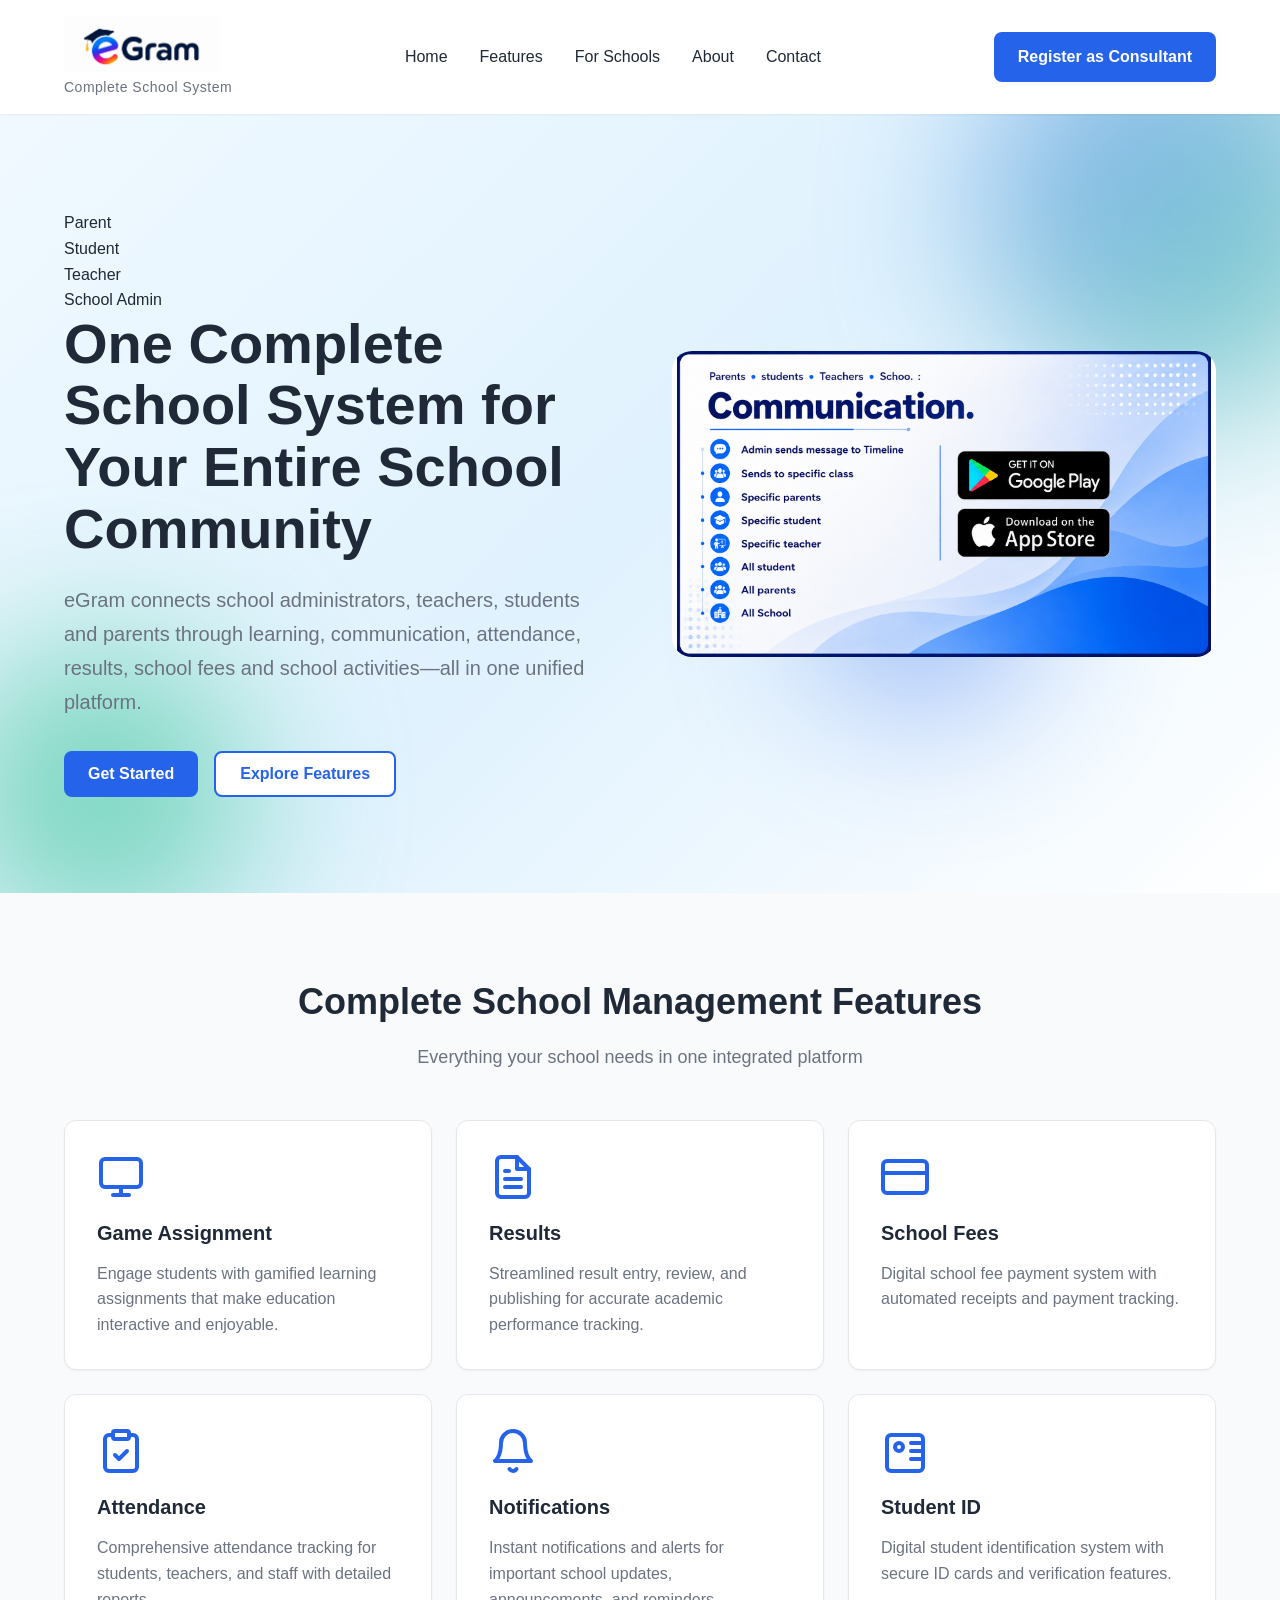
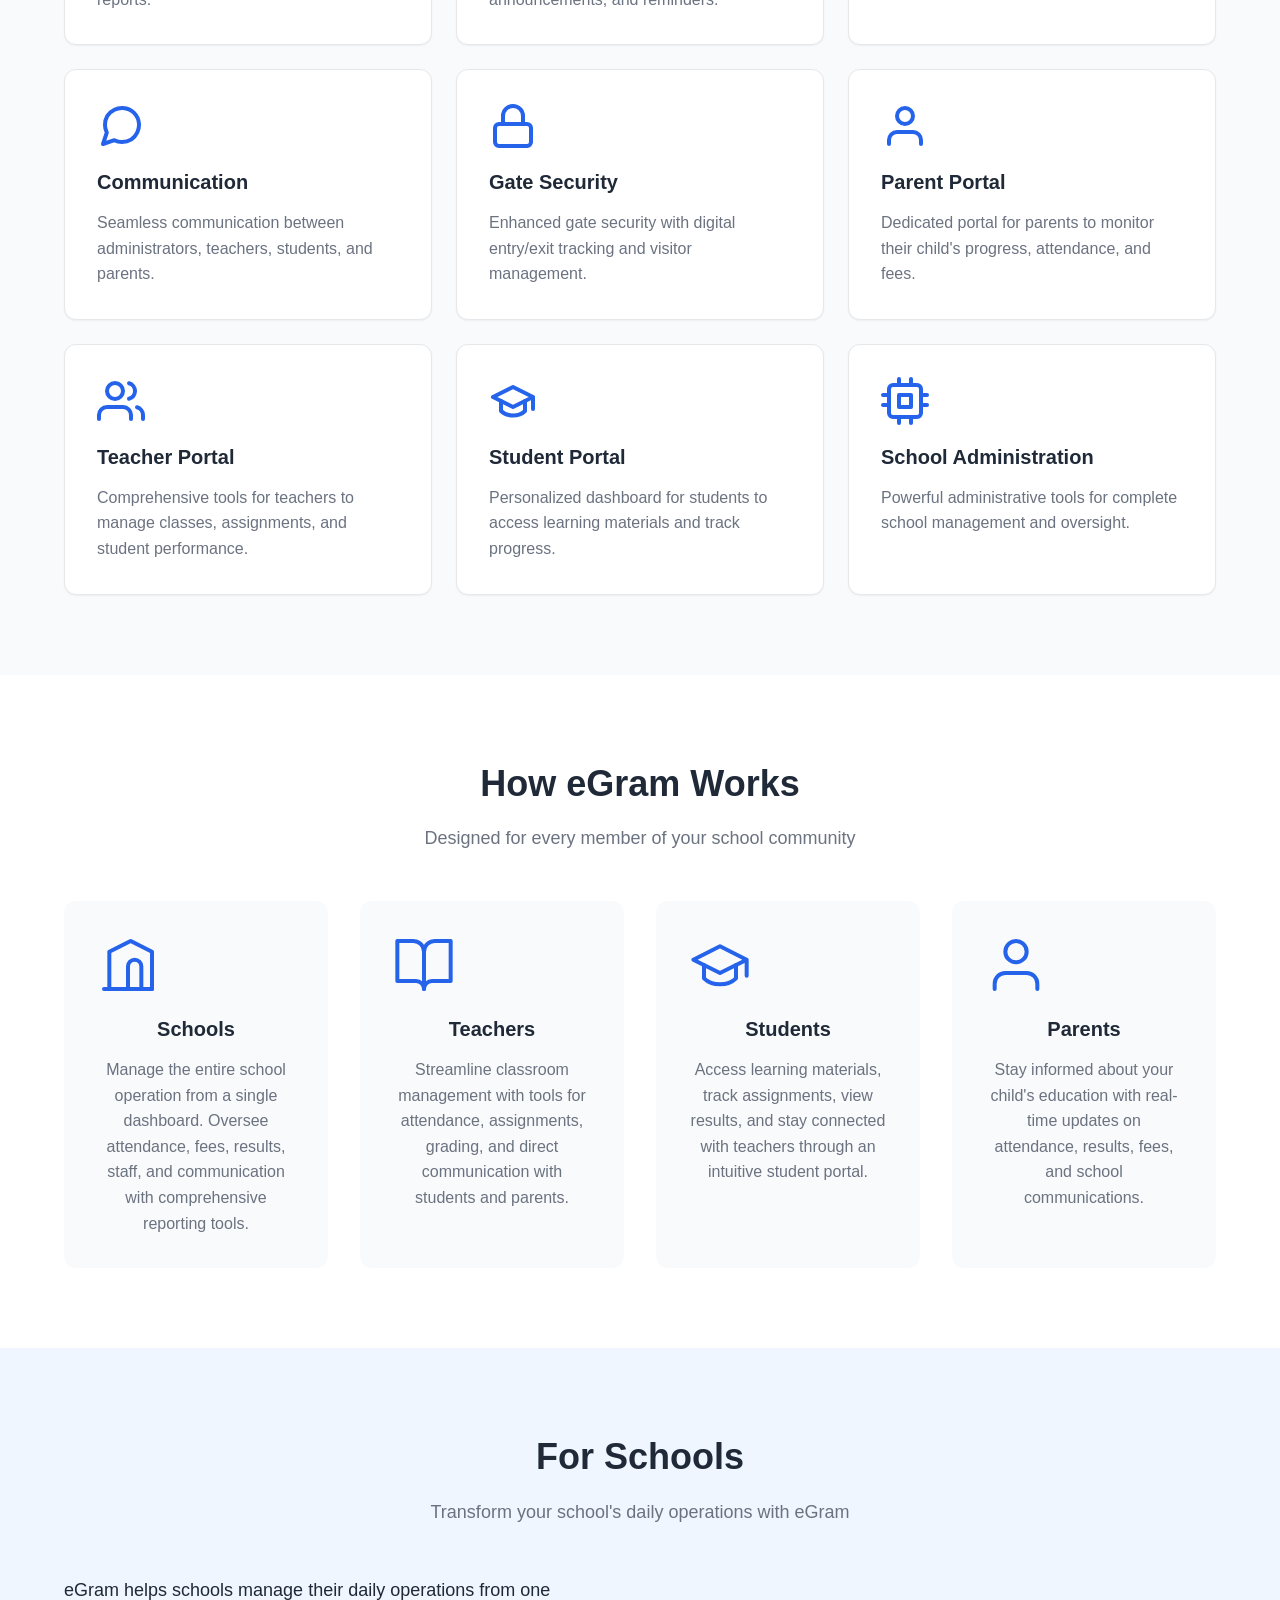
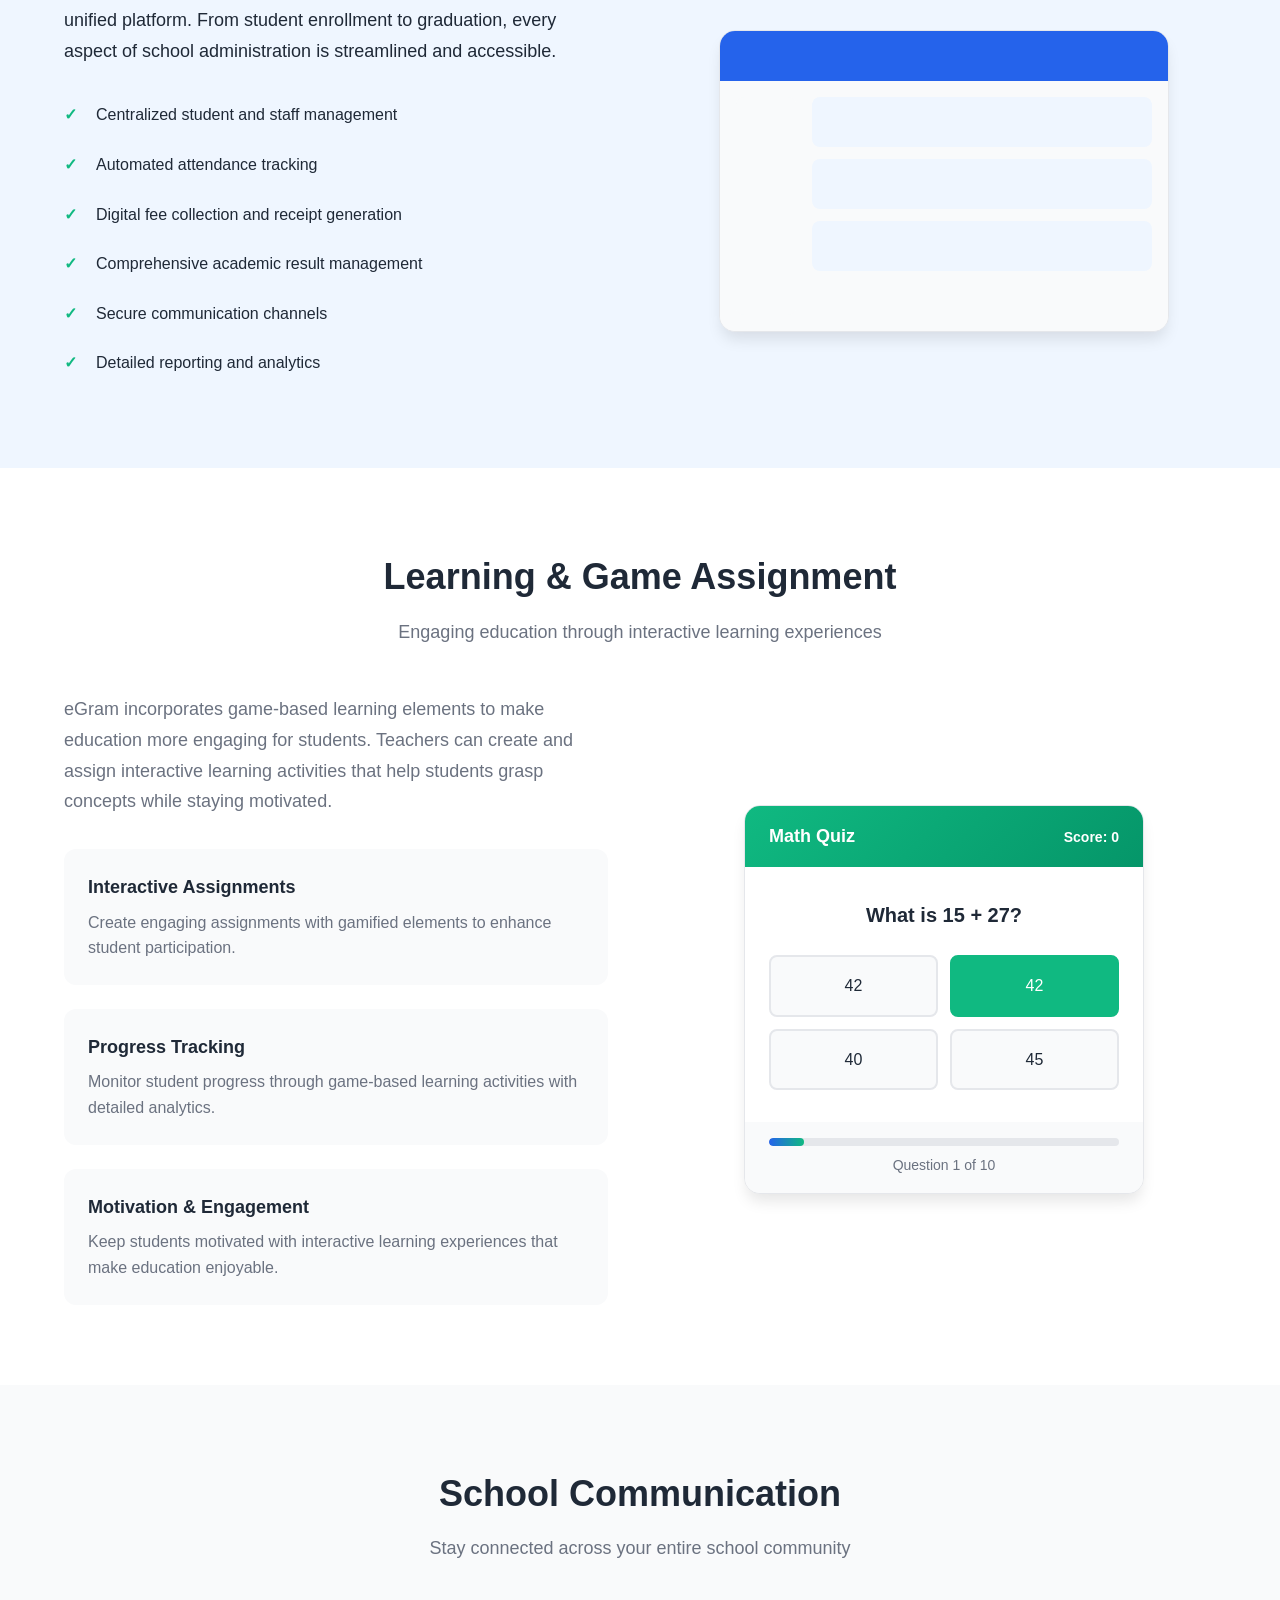
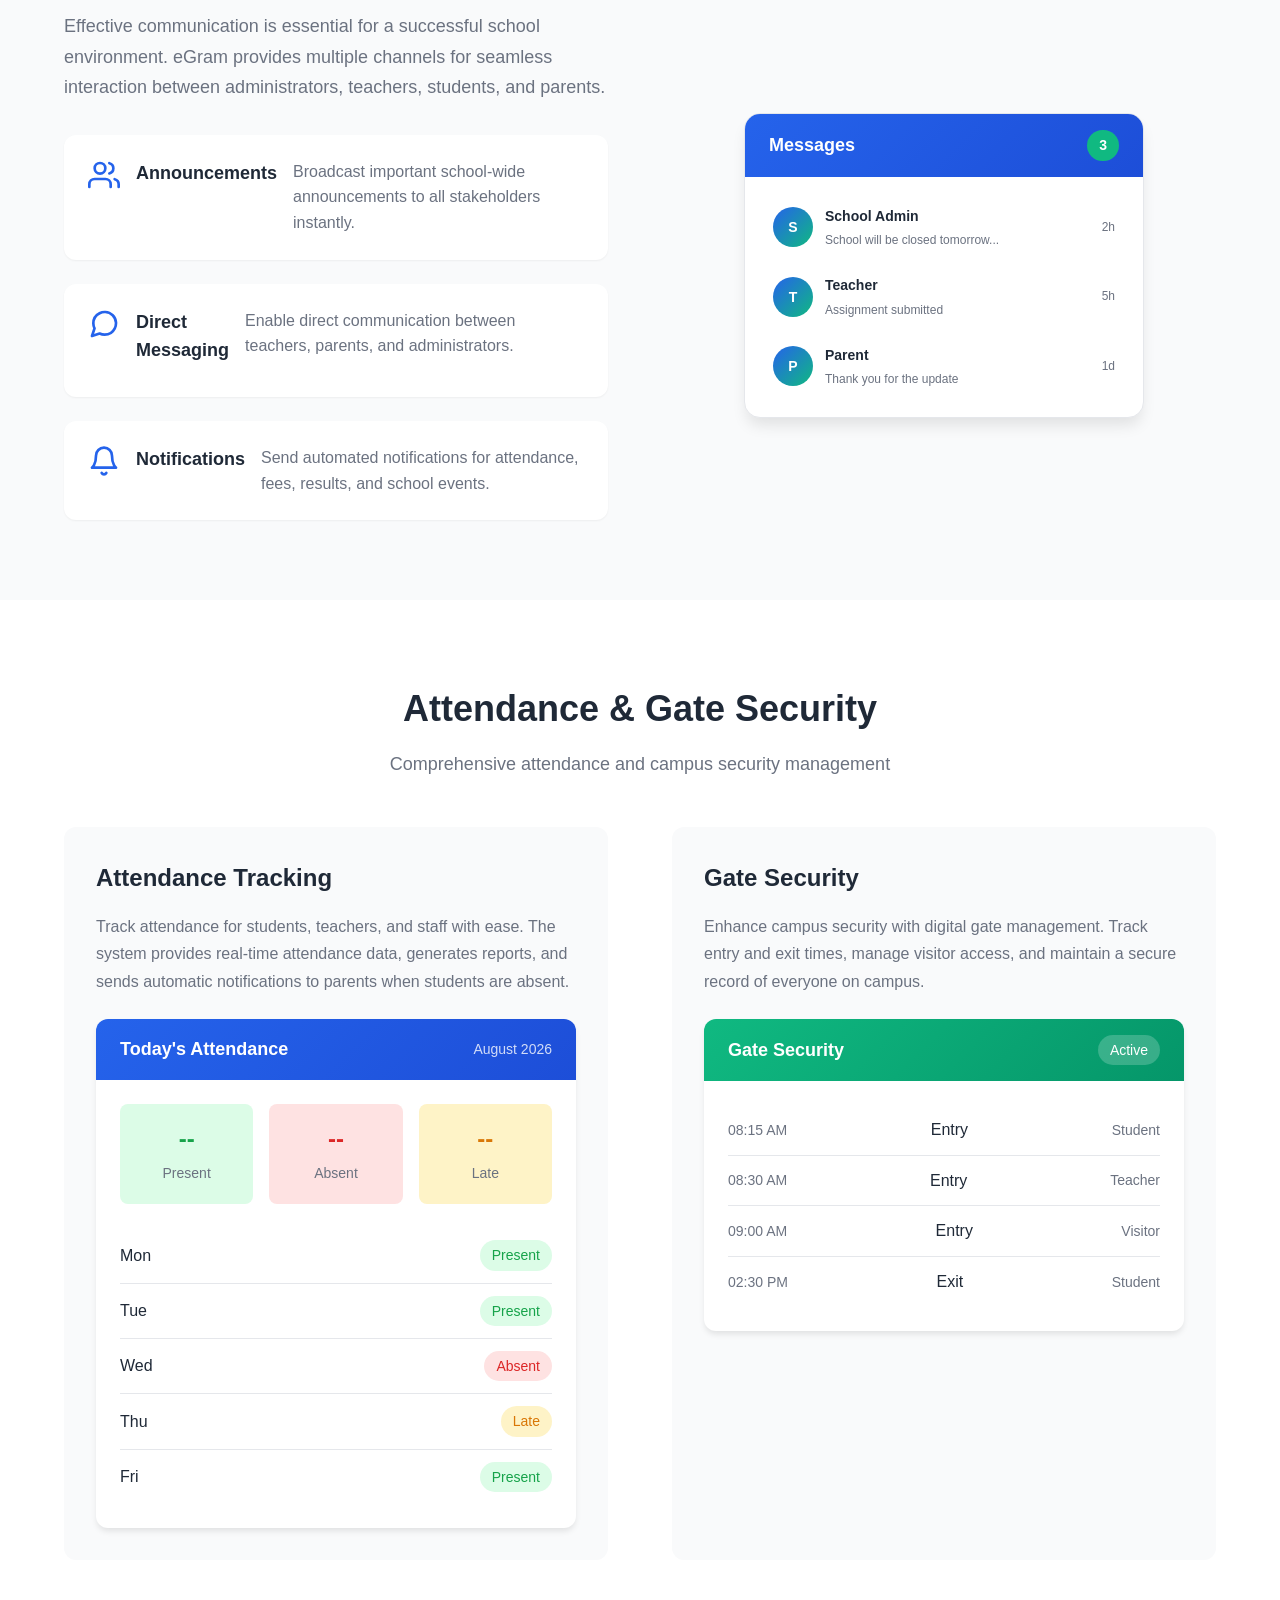
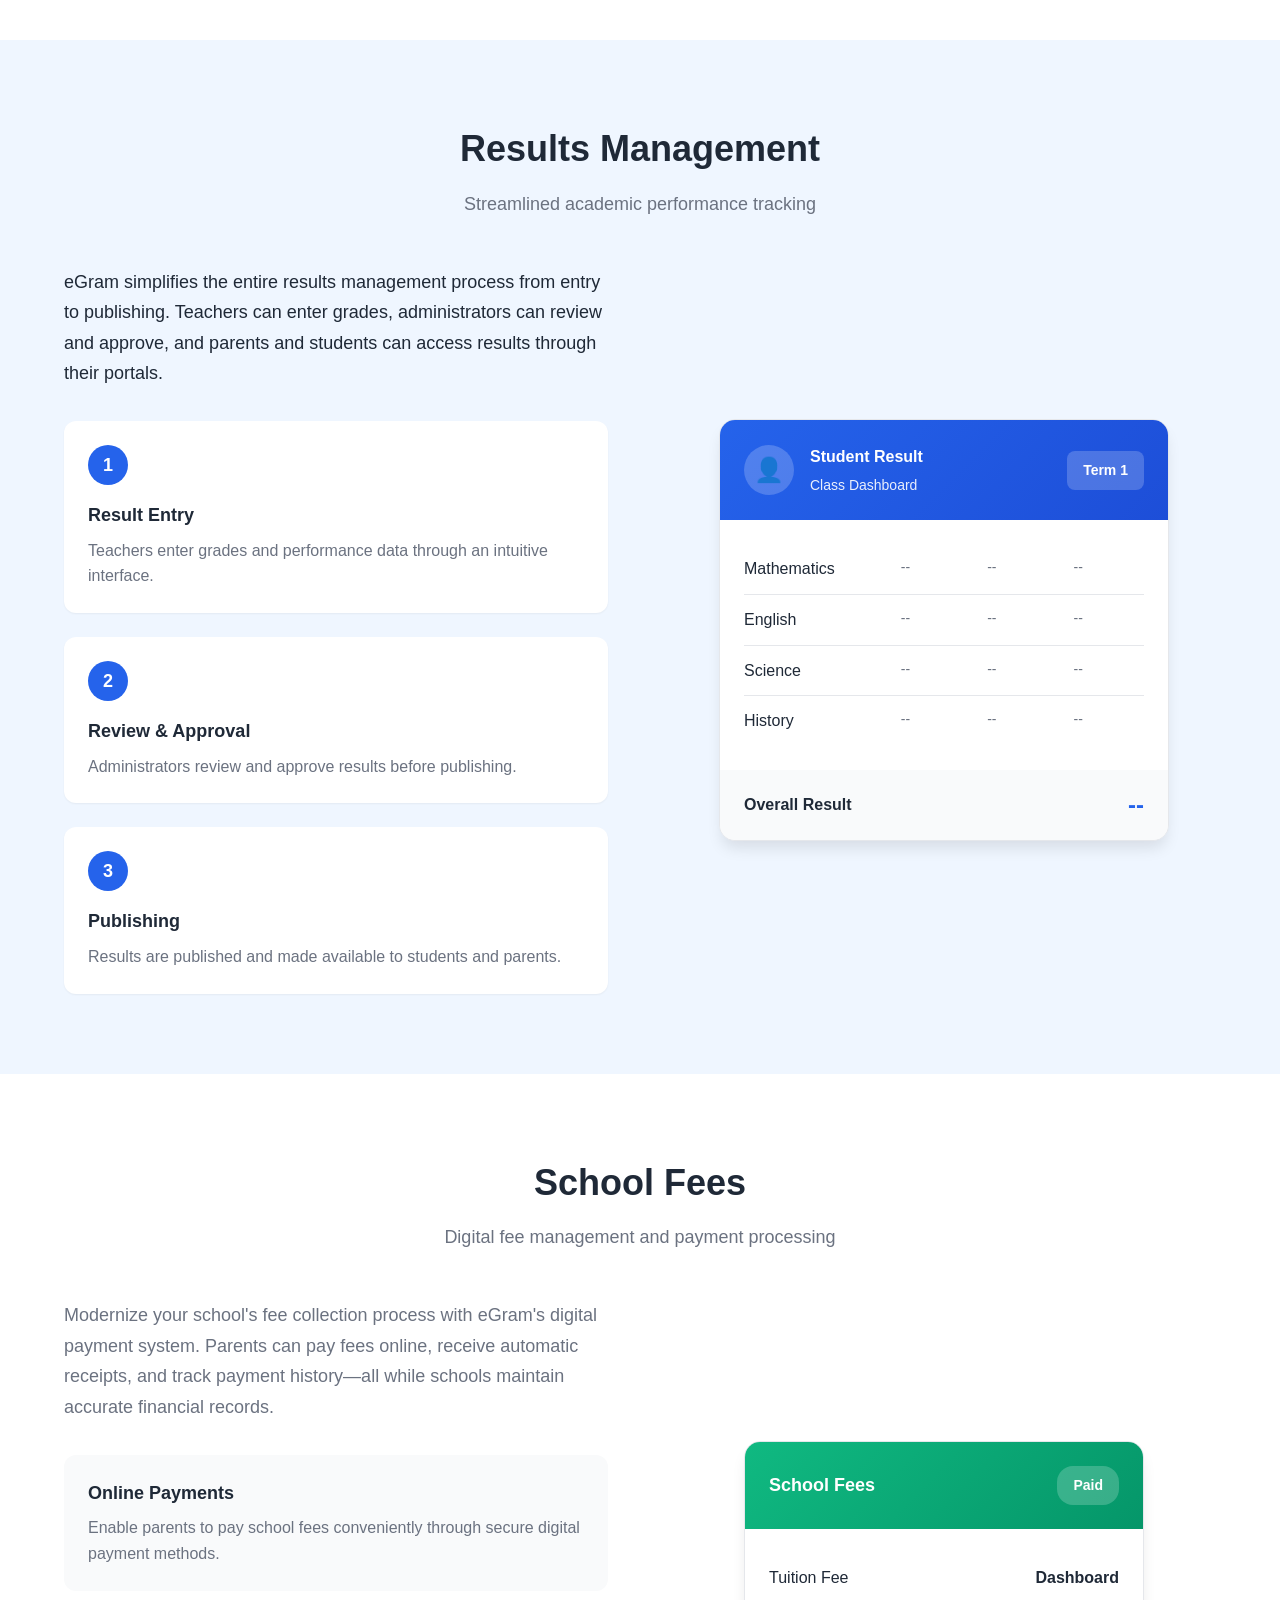
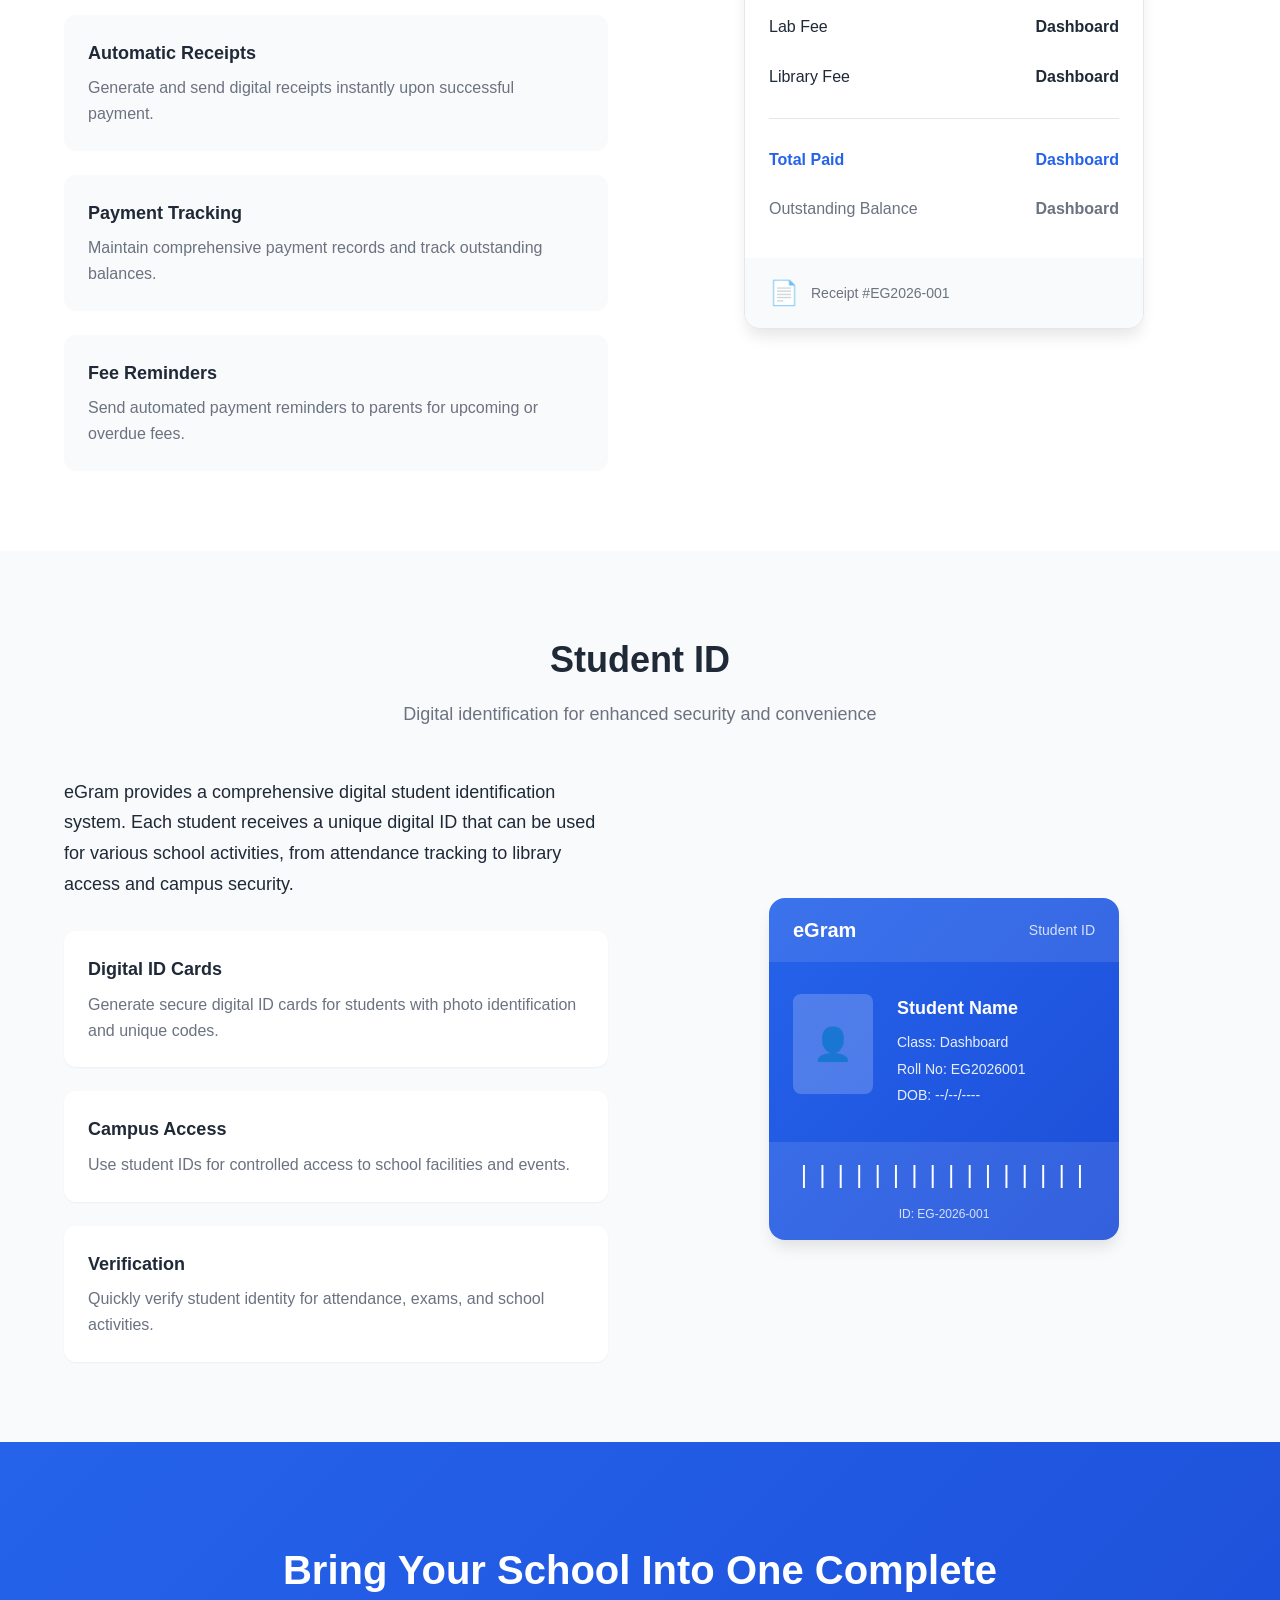
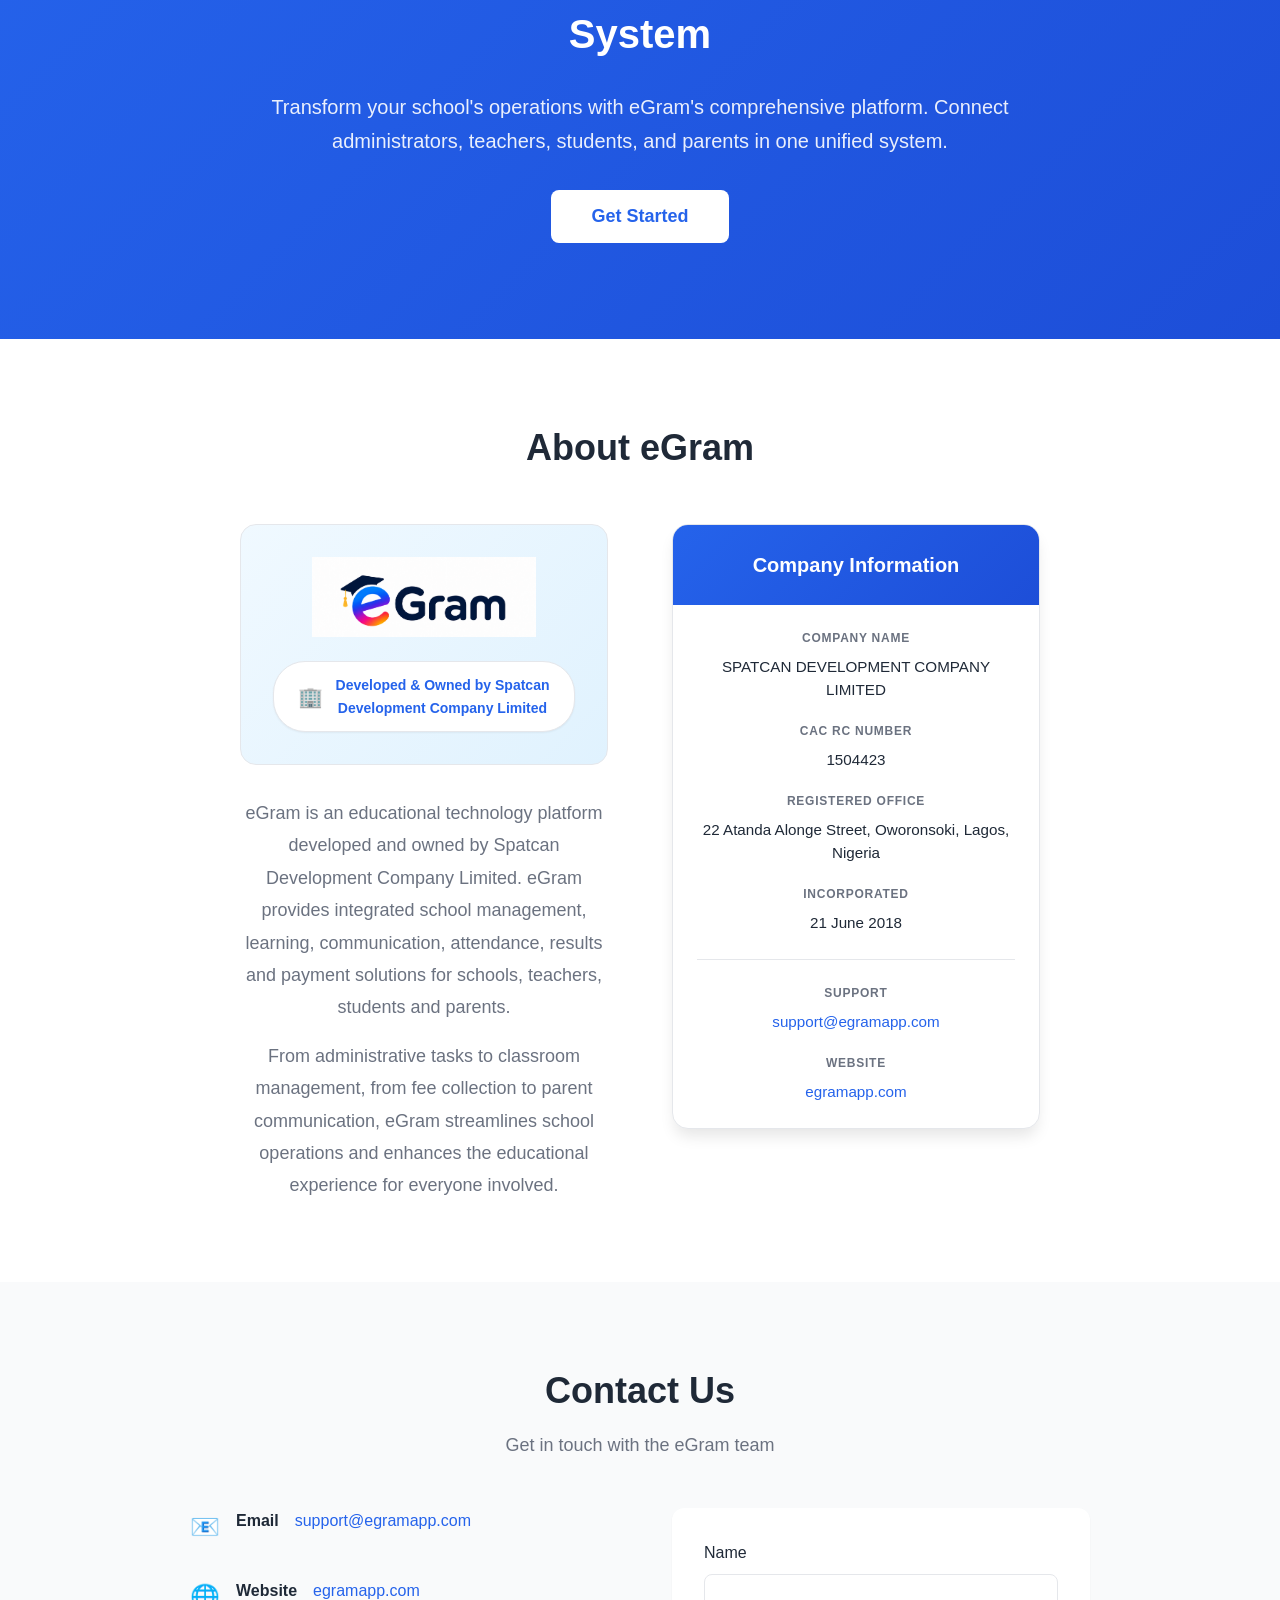
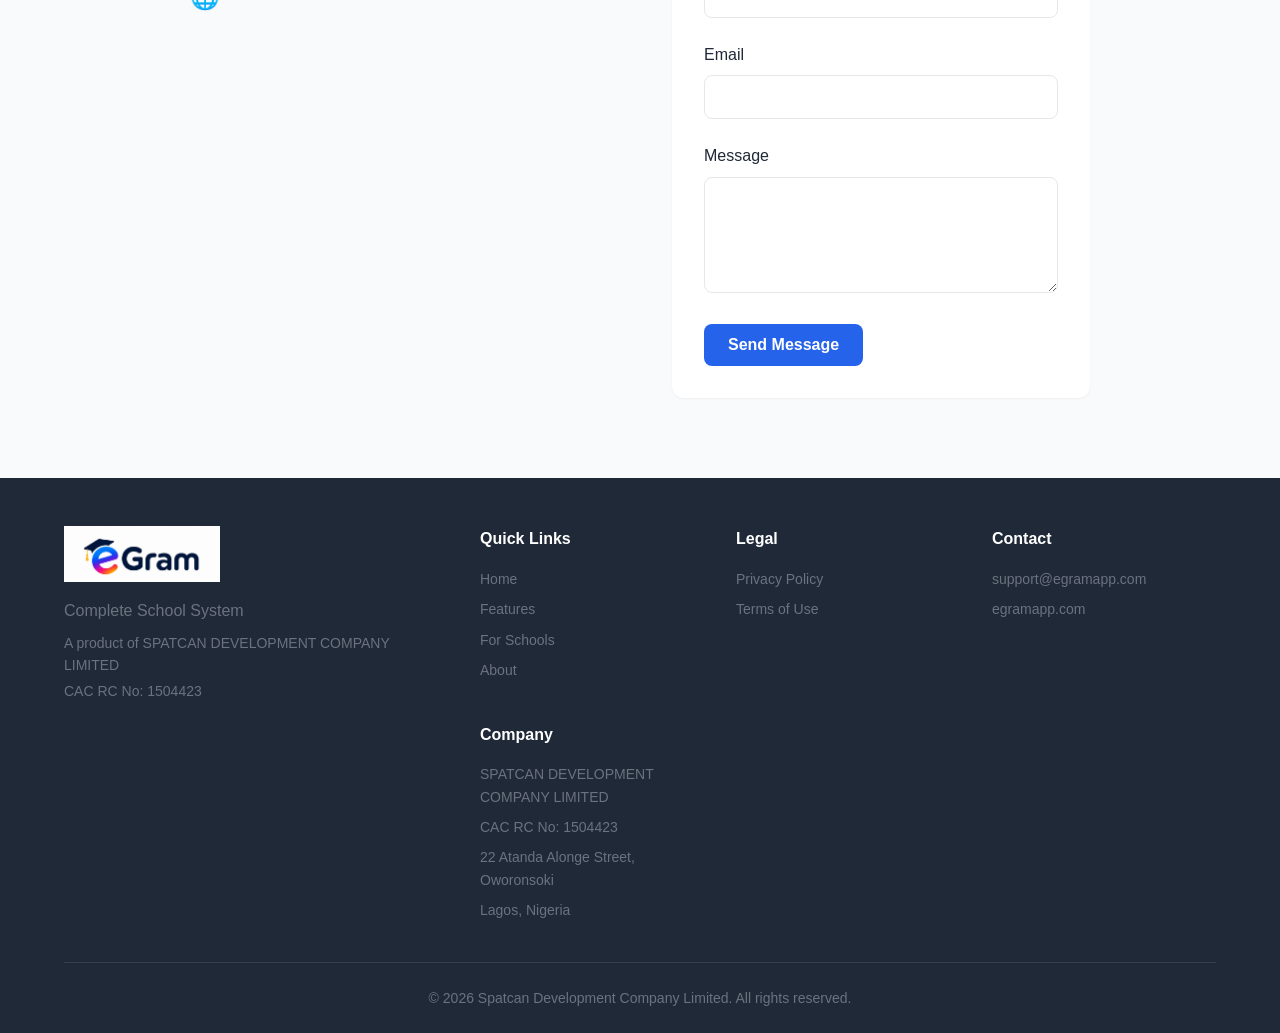
==== index.html @ 1820ac13 "Add centered Parent Student Teacher School Admin hero section" ====
<!DOCTYPE html>
<html lang="en">
<head>
    <meta charset="UTF-8">
    <meta name="viewport" content="width=device-width, initial-scale=1.0">
    <meta name="description" content="eGram - Complete School System by Spatcan Development Company Limited. A digital platform connecting schools, administrators, teachers, students and parents.">
    <title>eGram - Complete School System</title>
    <link rel="stylesheet" href="styles.css">
</head>
<body>
    <!-- Header -->
    <header class="header">
        <div class="container">
            <div class="header-content">
                <div class="logo">
                    <img src="egram-logo.png" alt="eGram Complete School System logo" class="logo-image">
                    <span class="logo-tagline">Complete School System</span>
                </div>
                <nav class="nav">
                    <ul class="nav-list">
                        <li><a href="#home" class="nav-link">Home</a></li>
                        <li><a href="#features" class="nav-link">Features</a></li>
                        <li><a href="#for-schools" class="nav-link">For Schools</a></li>
                        <li><a href="#about" class="nav-link">About</a></li>
                        <li><a href="#contact" class="nav-link">Contact</a></li>
                    </ul>
                </nav>
                <a href="consultant-registration.html" class="btn btn-primary cta-button">
    Register as Consultant
</a>
<a href="consultant-registration.html" class="mobile-register-btn">
  Register as Consultant
</a>
                <button class="mobile-menu-btn" aria-label="Toggle menu">
                    <span></span>
                    <span></span>
                    <span></span>
                </button>
            </div>
        </div>
    </header>

    <!-- Hero Section -->
    <section id="home" class="hero">
        <div class="hero-background">
            <div class="gradient-blob blob-1"></div>
            <div class="gradient-blob blob-2"></div>
            <div class="gradient-blob blob-3"></div>
        </div>
        <div class="container">
            <div class="hero-content">
                <div class="hero-text">

                    
<div class="hero-users">
  <div class="user-item">Parent</div>
  <div class="divider"></div>
  <div class="user-item">Student</div>
  <div class="divider"></div>
  <div class="user-item">Teacher</div>
  <div class="divider"></div>
  <div class="user-item">School Admin</div>
</div>

  

  <h1>One Complete School System for Your Entire School Community</h1>
                    <p>eGram connects school administrators, teachers, students and parents through learning, communication, attendance, results, school fees and school activities—all in one unified platform.</p>
                    <div class="hero-buttons">
                        <button class="btn btn-primary">Get Started</button>
                        <button class="btn btn-secondary">Explore Features</button>
                    </div>
                </div>
         <div class="hero-visual">
    <div class="hero-dashboard">
        <img id="heroSlide" src="images/hero/slide1.png" alt="eGram Feature" class="hero-slide">
    </div>
</div>
</div>
</div>
</section>

    <!-- Features Section -->
    <section id="features" class="features">
        <div class="container">
            <div class="section-header">
                <h2>Complete School Management Features</h2>
                <p>Everything your school needs in one integrated platform</p>
            </div>
            <div class="features-grid">
                <div class="feature-card">
                    <div class="feature-icon">
                        <svg width="48" height="48" viewBox="0 0 24 24" fill="none" stroke="currentColor" stroke-width="2" stroke-linecap="round" stroke-linejoin="round"><rect x="2" y="3" width="20" height="14" rx="2" ry="2"></rect><line x1="8" y1="21" x2="16" y2="21"></line><line x1="12" y1="17" x2="12" y2="21"></line></svg>
                    </div>
                    <h3>Game Assignment</h3>
                    <p>Engage students with gamified learning assignments that make education interactive and enjoyable.</p>
                </div>
                <div class="feature-card">
                    <div class="feature-icon">
                        <svg width="48" height="48" viewBox="0 0 24 24" fill="none" stroke="currentColor" stroke-width="2" stroke-linecap="round" stroke-linejoin="round"><path d="M14 2H6a2 2 0 0 0-2 2v16a2 2 0 0 0 2 2h12a2 2 0 0 0 2-2V8z"></path><polyline points="14 2 14 8 20 8"></polyline><line x1="16" y1="13" x2="8" y2="13"></line><line x1="16" y1="17" x2="8" y2="17"></line><polyline points="10 9 9 9 8 9"></polyline></svg>
                    </div>
                    <h3>Results</h3>
                    <p>Streamlined result entry, review, and publishing for accurate academic performance tracking.</p>
                </div>
                <div class="feature-card">
                    <div class="feature-icon">
                        <svg width="48" height="48" viewBox="0 0 24 24" fill="none" stroke="currentColor" stroke-width="2" stroke-linecap="round" stroke-linejoin="round"><rect x="1" y="4" width="22" height="16" rx="2" ry="2"></rect><line x1="1" y1="10" x2="23" y2="10"></line></svg>
                    </div>
                    <h3>School Fees</h3>
                    <p>Digital school fee payment system with automated receipts and payment tracking.</p>
                </div>
                <div class="feature-card">
                    <div class="feature-icon">
                        <svg width="48" height="48" viewBox="0 0 24 24" fill="none" stroke="currentColor" stroke-width="2" stroke-linecap="round" stroke-linejoin="round"><path d="M16 4h2a2 2 0 0 1 2 2v14a2 2 0 0 1-2 2H6a2 2 0 0 1-2-2V6a2 2 0 0 1 2-2h2"></path><rect x="8" y="2" width="8" height="4" rx="1" ry="1"></rect><path d="M9 14l2 2 4-4"></path></svg>
                    </div>
                    <h3>Attendance</h3>
                    <p>Comprehensive attendance tracking for students, teachers, and staff with detailed reports.</p>
                </div>
                <div class="feature-card">
                    <div class="feature-icon">
                        <svg width="48" height="48" viewBox="0 0 24 24" fill="none" stroke="currentColor" stroke-width="2" stroke-linecap="round" stroke-linejoin="round"><path d="M18 8A6 6 0 0 0 6 8c0 7-3 9-3 9h18s-3-2-3-9"></path><path d="M13.73 21a2 2 0 0 1-3.46 0"></path></svg>
                    </div>
                    <h3>Notifications</h3>
                    <p>Instant notifications and alerts for important school updates, announcements, and reminders.</p>
                </div>
                <div class="feature-card">
                    <div class="feature-icon">
                        <svg width="48" height="48" viewBox="0 0 24 24" fill="none" stroke="currentColor" stroke-width="2" stroke-linecap="round" stroke-linejoin="round"><rect x="3" y="4" width="18" height="18" rx="2" ry="2"></rect><circle cx="9" cy="10" r="2"></circle><path d="M15 8h6"></path><path d="M15 12h6"></path><path d="M15 16h6"></path></svg>
                    </div>
                    <h3>Student ID</h3>
                    <p>Digital student identification system with secure ID cards and verification features.</p>
                </div>
                <div class="feature-card">
                    <div class="feature-icon">
                        <svg width="48" height="48" viewBox="0 0 24 24" fill="none" stroke="currentColor" stroke-width="2" stroke-linecap="round" stroke-linejoin="round"><path d="M21 11.5a8.38 8.38 0 0 1-.9 3.8 8.5 8.5 0 0 1-7.6 4.7 8.38 8.38 0 0 1-3.8-.9L3 21l1.9-5.7a8.38 8.38 0 0 1-.9-3.8 8.5 8.5 0 0 1 4.7-7.6 8.38 8.38 0 0 1 3.8-.9h.5a8.48 8.48 0 0 1 8 8v.5z"></path></svg>
                    </div>
                    <h3>Communication</h3>
                    <p>Seamless communication between administrators, teachers, students, and parents.</p>
                </div>
                <div class="feature-card">
                    <div class="feature-icon">
                        <svg width="48" height="48" viewBox="0 0 24 24" fill="none" stroke="currentColor" stroke-width="2" stroke-linecap="round" stroke-linejoin="round"><rect x="3" y="11" width="18" height="11" rx="2" ry="2"></rect><path d="M7 11V7a5 5 0 0 1 10 0v4"></path></svg>
                    </div>
                    <h3>Gate Security</h3>
                    <p>Enhanced gate security with digital entry/exit tracking and visitor management.</p>
                </div>
                <div class="feature-card">
                    <div class="feature-icon">
                        <svg width="48" height="48" viewBox="0 0 24 24" fill="none" stroke="currentColor" stroke-width="2" stroke-linecap="round" stroke-linejoin="round"><path d="M20 21v-2a4 4 0 0 0-4-4H8a4 4 0 0 0-4 4v2"></path><circle cx="12" cy="7" r="4"></circle></svg>
                    </div>
                    <h3>Parent Portal</h3>
                    <p>Dedicated portal for parents to monitor their child's progress, attendance, and fees.</p>
                </div>
                <div class="feature-card">
                    <div class="feature-icon">
                        <svg width="48" height="48" viewBox="0 0 24 24" fill="none" stroke="currentColor" stroke-width="2" stroke-linecap="round" stroke-linejoin="round"><path d="M17 21v-2a4 4 0 0 0-4-4H5a4 4 0 0 0-4 4v2"></path><circle cx="9" cy="7" r="4"></circle><path d="M23 21v-2a4 4 0 0 0-3-3.87"></path><path d="M16 3.13a4 4 0 0 1 0 7.75"></path></svg>
                    </div>
                    <h3>Teacher Portal</h3>
                    <p>Comprehensive tools for teachers to manage classes, assignments, and student performance.</p>
                </div>
                <div class="feature-card">
                    <div class="feature-icon">
                        <svg width="48" height="48" viewBox="0 0 24 24" fill="none" stroke="currentColor" stroke-width="2" stroke-linecap="round" stroke-linejoin="round"><path d="M22 10v6M2 10l10-5 10 5-10 5z"></path><path d="M6 12v5c3 3 9 3 12 0v-5"></path></svg>
                    </div>
                    <h3>Student Portal</h3>
                    <p>Personalized dashboard for students to access learning materials and track progress.</p>
                </div>
                <div class="feature-card">
                    <div class="feature-icon">
                        <svg width="48" height="48" viewBox="0 0 24 24" fill="none" stroke="currentColor" stroke-width="2" stroke-linecap="round" stroke-linejoin="round"><rect x="4" y="4" width="16" height="16" rx="2" ry="2"></rect><rect x="9" y="9" width="6" height="6"></rect><line x1="9" y1="1" x2="9" y2="4"></line><line x1="15" y1="1" x2="15" y2="4"></line><line x1="9" y1="20" x2="9" y2="23"></line><line x1="15" y1="20" x2="15" y2="23"></line><line x1="20" y1="9" x2="23" y2="9"></line><line x1="20" y1="14" x2="23" y2="14"></line><line x1="1" y1="9" x2="4" y2="9"></line><line x1="1" y1="14" x2="4" y2="14"></line></svg>
                    </div>
                    <h3>School Administration</h3>
                    <p>Powerful administrative tools for complete school management and oversight.</p>
                </div>
            </div>
        </div>
    </section>

    <!-- How eGram Works -->
    <section class="how-it-works">
        <div class="container">
            <div class="section-header">
                <h2>How eGram Works</h2>
                <p>Designed for every member of your school community</p>
            </div>
            <div class="user-types">
                <div class="user-type-card">
                    <div class="user-icon">
                        <svg width="64" height="64" viewBox="0 0 24 24" fill="none" stroke="currentColor" stroke-width="1.5" stroke-linecap="round" stroke-linejoin="round"><path d="M3 21h18"></path><path d="M5 21V7l8-4 8 4v14"></path><path d="M17 21v-8.5a2.5 2.5 0 0 0-5 0V21"></path></svg>
                    </div>
                    <h3>Schools</h3>
                    <p>Manage the entire school operation from a single dashboard. Oversee attendance, fees, results, staff, and communication with comprehensive reporting tools.</p>
                </div>
                <div class="user-type-card">
                    <div class="user-icon">
                        <svg width="64" height="64" viewBox="0 0 24 24" fill="none" stroke="currentColor" stroke-width="1.5" stroke-linecap="round" stroke-linejoin="round"><path d="M2 3h6a4 4 0 0 1 4 4v14a3 3 0 0 0-3-3H2z"></path><path d="M22 3h-6a4 4 0 0 0-4 4v14a3 3 0 0 1 3-3h7z"></path></svg>
                    </div>
                    <h3>Teachers</h3>
                    <p>Streamline classroom management with tools for attendance, assignments, grading, and direct communication with students and parents.</p>
                </div>
                <div class="user-type-card">
                    <div class="user-icon">
                        <svg width="64" height="64" viewBox="0 0 24 24" fill="none" stroke="currentColor" stroke-width="1.5" stroke-linecap="round" stroke-linejoin="round"><path d="M22 10v6M2 10l10-5 10 5-10 5z"></path><path d="M6 12v5c3 3 9 3 12 0v-5"></path></svg>
                    </div>
                    <h3>Students</h3>
                    <p>Access learning materials, track assignments, view results, and stay connected with teachers through an intuitive student portal.</p>
                </div>
                <div class="user-type-card">
                    <div class="user-icon">
                        <svg width="64" height="64" viewBox="0 0 24 24" fill="none" stroke="currentColor" stroke-width="1.5" stroke-linecap="round" stroke-linejoin="round"><path d="M20 21v-2a4 4 0 0 0-4-4H8a4 4 0 0 0-4 4v2"></path><circle cx="12" cy="7" r="4"></circle></svg>
                    </div>
                    <h3>Parents</h3>
                    <p>Stay informed about your child's education with real-time updates on attendance, results, fees, and school communications.</p>
                </div>
            </div>
        </div>
    </section>

    <!-- For Schools -->
    <section id="for-schools" class="for-schools">
        <div class="container">
            <div class="section-header">
                <h2>For Schools</h2>
                <p>Transform your school's daily operations with eGram</p>
            </div>
            <div class="for-schools-content">
                <div class="for-schools-text">
                    <p>eGram helps schools manage their daily operations from one unified platform. From student enrollment to graduation, every aspect of school administration is streamlined and accessible.</p>
                    <ul class="benefits-list">
                        <li>Centralized student and staff management</li>
                        <li>Automated attendance tracking</li>
                        <li>Digital fee collection and receipt generation</li>
                        <li>Comprehensive academic result management</li>
                        <li>Secure communication channels</li>
                        <li>Detailed reporting and analytics</li>
                    </ul>
                </div>
                <div class="for-schools-visual">
                    <div class="dashboard-preview">
                        <div class="dashboard-header"></div>
                        <div class="dashboard-body">
                            <div class="dashboard-sidebar"></div>
                            <div class="dashboard-main">
                                <div class="dashboard-stat"></div>
                                <div class="dashboard-stat"></div>
                                <div class="dashboard-stat"></div>
                            </div>
                        </div>
                    </div>
                </div>
            </div>
        </div>
    </section>

    <!-- Learning & Game Assignment -->
    <section class="learning-games">
        <div class="container">
            <div class="section-header">
                <h2>Learning & Game Assignment</h2>
                <p>Engaging education through interactive learning experiences</p>
            </div>
            <div class="learning-content">
                <div class="learning-grid">
                    <div class="learning-text">
                        <p>eGram incorporates game-based learning elements to make education more engaging for students. Teachers can create and assign interactive learning activities that help students grasp concepts while staying motivated.</p>
                        <div class="learning-features">
                            <div class="learning-item">
                                <h4>Interactive Assignments</h4>
                                <p>Create engaging assignments with gamified elements to enhance student participation.</p>
                            </div>
                            <div class="learning-item">
                                <h4>Progress Tracking</h4>
                                <p>Monitor student progress through game-based learning activities with detailed analytics.</p>
                            </div>
                            <div class="learning-item">
                                <h4>Motivation & Engagement</h4>
                                <p>Keep students motivated with interactive learning experiences that make education enjoyable.</p>
                            </div>
                        </div>
                    </div>
                    <div class="game-mockup">
                        <div class="game-card">
                            <div class="game-header">
                                <div class="game-title">Math Quiz</div>
                                <div class="game-score">Score: 0</div>
                            </div>
                            <div class="game-question">
                                <div class="question-text">What is 15 + 27?</div>
                                <div class="question-options">
                                    <div class="option">42</div>
                                    <div class="option correct">42</div>
                                    <div class="option">40</div>
                                    <div class="option">45</div>
                                </div>
                            </div>
                            <div class="game-progress">
                                <div class="progress-bar">
                                    <div class="progress-fill"></div>
                                </div>
                                <div class="progress-text">Question 1 of 10</div>
                            </div>
                        </div>
                    </div>
                </div>
            </div>
        </div>
    </section>

    <!-- School Communication -->
    <section class="communication">
        <div class="container">
            <div class="section-header">
                <h2>School Communication</h2>
                <p>Stay connected across your entire school community</p>
            </div>
            <div class="communication-content">
                <div class="communication-grid">
                    <div class="communication-text">
                        <p>Effective communication is essential for a successful school environment. eGram provides multiple channels for seamless interaction between administrators, teachers, students, and parents.</p>
                        <div class="communication-flow">
                            <div class="flow-step">
                                <div class="flow-icon">
                                    <svg width="32" height="32" viewBox="0 0 24 24" fill="none" stroke="currentColor" stroke-width="2" stroke-linecap="round" stroke-linejoin="round"><path d="M17 21v-2a4 4 0 0 0-4-4H5a4 4 0 0 0-4 4v2"></path><circle cx="9" cy="7" r="4"></circle><path d="M23 21v-2a4 4 0 0 0-3-3.87"></path><path d="M16 3.13a4 4 0 0 1 0 7.75"></path></svg>
                                </div>
                                <h4>Announcements</h4>
                                <p>Broadcast important school-wide announcements to all stakeholders instantly.</p>
                            </div>
                            <div class="flow-step">
                                <div class="flow-icon">
                                    <svg width="32" height="32" viewBox="0 0 24 24" fill="none" stroke="currentColor" stroke-width="2" stroke-linecap="round" stroke-linejoin="round"><path d="M21 11.5a8.38 8.38 0 0 1-.9 3.8 8.5 8.5 0 0 1-7.6 4.7 8.38 8.38 0 0 1-3.8-.9L3 21l1.9-5.7a8.38 8.38 0 0 1-.9-3.8 8.5 8.5 0 0 1 4.7-7.6 8.38 8.38 0 0 1 3.8-.9h.5a8.48 8.48 0 0 1 8 8v.5z"></path></svg>
                                </div>
                                <h4>Direct Messaging</h4>
                                <p>Enable direct communication between teachers, parents, and administrators.</p>
                            </div>
                            <div class="flow-step">
                                <div class="flow-icon">
                                    <svg width="32" height="32" viewBox="0 0 24 24" fill="none" stroke="currentColor" stroke-width="2" stroke-linecap="round" stroke-linejoin="round"><path d="M18 8A6 6 0 0 0 6 8c0 7-3 9-3 9h18s-3-2-3-9"></path><path d="M13.73 21a2 2 0 0 1-3.46 0"></path></svg>
                                </div>
                                <h4>Notifications</h4>
                                <p>Send automated notifications for attendance, fees, results, and school events.</p>
                            </div>
                        </div>
                    </div>
                    <div class="communication-mockup">
                        <div class="message-card">
                            <div class="message-header">
                                <div class="message-title">Messages</div>
                                <div class="message-badge">3</div>
                            </div>
                            <div class="message-list">
                                <div class="message-item">
                                    <div class="message-avatar">S</div>
                                    <div class="message-content">
                                        <div class="message-sender">School Admin</div>
                                        <div class="message-preview">School will be closed tomorrow...</div>
                                    </div>
                                    <div class="message-time">2h</div>
                                </div>
                                <div class="message-item">
                                    <div class="message-avatar">T</div>
                                    <div class="message-content">
                                        <div class="message-sender">Teacher</div>
                                        <div class="message-preview">Assignment submitted</div>
                                    </div>
                                    <div class="message-time">5h</div>
                                </div>
                                <div class="message-item">
                                    <div class="message-avatar">P</div>
                                    <div class="message-content">
                                        <div class="message-sender">Parent</div>
                                        <div class="message-preview">Thank you for the update</div>
                                    </div>
                                    <div class="message-time">1d</div>
                                </div>
                            </div>
                        </div>
                    </div>
                </div>
            </div>
        </div>
    </section>

    <!-- Attendance & Gate Security -->
    <section class="attendance-security">
        <div class="container">
            <div class="section-header">
                <h2>Attendance & Gate Security</h2>
                <p>Comprehensive attendance and campus security management</p>
            </div>
            <div class="attendance-content">
                <div class="attendance-grid">
                    <div class="attendance-section">
                        <h3>Attendance Tracking</h3>
                        <p>Track attendance for students, teachers, and staff with ease. The system provides real-time attendance data, generates reports, and sends automatic notifications to parents when students are absent.</p>
                        <div class="attendance-mockup">
                            <div class="attendance-header">
                                <div class="attendance-title">Today's Attendance</div>
                                <div class="attendance-date">August 2026</div>
                            </div>
                            <div class="attendance-stats">
                                <div class="attendance-stat present">
                                    <div class="stat-number">--</div>
                                    <div class="stat-label">Present</div>
                                </div>
                                <div class="attendance-stat absent">
                                    <div class="stat-number">--</div>
                                    <div class="stat-label">Absent</div>
                                </div>
                                <div class="attendance-stat late">
                                    <div class="stat-number">--</div>
                                    <div class="stat-label">Late</div>
                                </div>
                            </div>
                            <div class="attendance-history">
                                <div class="history-item">
                                    <div class="history-day">Mon</div>
                                    <div class="history-status present">Present</div>
                                </div>
                                <div class="history-item">
                                    <div class="history-day">Tue</div>
                                    <div class="history-status present">Present</div>
                                </div>
                                <div class="history-item">
                                    <div class="history-day">Wed</div>
                                    <div class="history-status absent">Absent</div>
                                </div>
                                <div class="history-item">
                                    <div class="history-day">Thu</div>
                                    <div class="history-status late">Late</div>
                                </div>
                                <div class="history-item">
                                    <div class="history-day">Fri</div>
                                    <div class="history-status present">Present</div>
                                </div>
                            </div>
                        </div>
                    </div>
                    <div class="attendance-section">
                        <h3>Gate Security</h3>
                        <p>Enhance campus security with digital gate management. Track entry and exit times, manage visitor access, and maintain a secure record of everyone on campus.</p>
                        <div class="security-mockup">
                            <div class="security-header">
                                <div class="security-title">Gate Security</div>
                                <div class="security-status">Active</div>
                            </div>
                            <div class="security-log">
                                <div class="log-item">
                                    <div class="log-time">08:15 AM</div>
                                    <div class="log-action">Entry</div>
                                    <div class="log-person">Student</div>
                                </div>
                                <div class="log-item">
                                    <div class="log-time">08:30 AM</div>
                                    <div class="log-action">Entry</div>
                                    <div class="log-person">Teacher</div>
                                </div>
                                <div class="log-item">
                                    <div class="log-time">09:00 AM</div>
                                    <div class="log-action">Entry</div>
                                    <div class="log-person">Visitor</div>
                                </div>
                                <div class="log-item">
                                    <div class="log-time">02:30 PM</div>
                                    <div class="log-action">Exit</div>
                                    <div class="log-person">Student</div>
                                </div>
                            </div>
                        </div>
                    </div>
                </div>
            </div>
        </div>
    </section>

    <!-- Results -->
    <section class="results">
        <div class="container">
            <div class="section-header">
                <h2>Results Management</h2>
                <p>Streamlined academic performance tracking</p>
            </div>
            <div class="results-content">
                <div class="results-grid">
                    <div class="results-text">
                        <p>eGram simplifies the entire results management process from entry to publishing. Teachers can enter grades, administrators can review and approve, and parents and students can access results through their portals.</p>
                        <div class="results-process">
                            <div class="process-step">
                                <div class="step-number">1</div>
                                <h4>Result Entry</h4>
                                <p>Teachers enter grades and performance data through an intuitive interface.</p>
                            </div>
                            <div class="process-step">
                                <div class="step-number">2</div>
                                <h4>Review & Approval</h4>
                                <p>Administrators review and approve results before publishing.</p>
                            </div>
                            <div class="process-step">
                                <div class="step-number">3</div>
                                <h4>Publishing</h4>
                                <p>Results are published and made available to students and parents.</p>
                            </div>
                        </div>
                    </div>
                    <div class="results-mockup">
                        <div class="result-card">
                            <div class="result-header">
                                <div class="student-info">
                                    <div class="student-avatar">👤</div>
                                    <div class="student-details">
                                        <div class="student-name">Student Result</div>
                                        <div class="student-class">Class Dashboard</div>
                                    </div>
                                </div>
                                <div class="result-term">Term 1</div>
                            </div>
                            <div class="result-body">
                                <div class="subject-row">
                                    <div class="subject-name">Mathematics</div>
                                    <div class="subject-score">--</div>
                                    <div class="subject-grade">--</div>
                                    <div class="subject-remark">--</div>
                                </div>
                                <div class="subject-row">
                                    <div class="subject-name">English</div>
                                    <div class="subject-score">--</div>
                                    <div class="subject-grade">--</div>
                                    <div class="subject-remark">--</div>
                                </div>
                                <div class="subject-row">
                                    <div class="subject-name">Science</div>
                                    <div class="subject-score">--</div>
                                    <div class="subject-grade">--</div>
                                    <div class="subject-remark">--</div>
                                </div>
                                <div class="subject-row">
                                    <div class="subject-name">History</div>
                                    <div class="subject-score">--</div>
                                    <div class="subject-grade">--</div>
                                    <div class="subject-remark">--</div>
                                </div>
                            </div>
                            <div class="result-footer">
                                <div class="overall-label">Overall Result</div>
                                <div class="overall-grade">--</div>
                            </div>
                        </div>
                    </div>
                </div>
            </div>
        </div>
    </section>

    <!-- School Fees -->
    <section class="school-fees">
        <div class="container">
            <div class="section-header">
                <h2>School Fees</h2>
                <p>Digital fee management and payment processing</p>
            </div>
            <div class="fees-content">
                <div class="fees-grid">
                    <div class="fees-text">
                        <p>Modernize your school's fee collection process with eGram's digital payment system. Parents can pay fees online, receive automatic receipts, and track payment history—all while schools maintain accurate financial records.</p>
                        <div class="fees-features">
                            <div class="fees-feature">
                                <h4>Online Payments</h4>
                                <p>Enable parents to pay school fees conveniently through secure digital payment methods.</p>
                            </div>
                            <div class="fees-feature">
                                <h4>Automatic Receipts</h4>
                                <p>Generate and send digital receipts instantly upon successful payment.</p>
                            </div>
                            <div class="fees-feature">
                                <h4>Payment Tracking</h4>
                                <p>Maintain comprehensive payment records and track outstanding balances.</p>
                            </div>
                            <div class="fees-feature">
                                <h4>Fee Reminders</h4>
                                <p>Send automated payment reminders to parents for upcoming or overdue fees.</p>
                            </div>
                        </div>
                    </div>
                    <div class="fees-mockup">
                        <div class="payment-card">
                            <div class="payment-header">
                                <div class="payment-title">School Fees</div>
                                <div class="payment-status">Paid</div>
                            </div>
                            <div class="payment-body">
                                <div class="fee-row">
                                    <div class="fee-label">Tuition Fee</div>
                                    <div class="fee-amount">Dashboard</div>
                                </div>
                                <div class="fee-row">
                                    <div class="fee-label">Lab Fee</div>
                                    <div class="fee-amount">Dashboard</div>
                                </div>
                                <div class="fee-row">
                                    <div class="fee-label">Library Fee</div>
                                    <div class="fee-amount">Dashboard</div>
                                </div>
                                <div class="fee-divider"></div>
                                <div class="fee-row total">
                                    <div class="fee-label">Total Paid</div>
                                    <div class="fee-amount">Dashboard</div>
                                </div>
                                <div class="fee-row balance">
                                    <div class="fee-label">Outstanding Balance</div>
                                    <div class="fee-amount">Dashboard</div>
                                </div>
                            </div>
                            <div class="payment-receipt">
                                <div class="receipt-icon">📄</div>
                                <div class="receipt-text">Receipt #EG2026-001</div>
                            </div>
                        </div>
                    </div>
                </div>
            </div>
        </div>
    </section>

    <!-- Student ID -->
    <section class="student-id">
        <div class="container">
            <div class="section-header">
                <h2>Student ID</h2>
                <p>Digital identification for enhanced security and convenience</p>
            </div>
            <div class="student-id-content">
                <div class="id-grid">
                    <div class="id-text">
                        <p>eGram provides a comprehensive digital student identification system. Each student receives a unique digital ID that can be used for various school activities, from attendance tracking to library access and campus security.</p>
                        <div class="id-features">
                            <div class="id-feature">
                                <h4>Digital ID Cards</h4>
                                <p>Generate secure digital ID cards for students with photo identification and unique codes.</p>
                            </div>
                            <div class="id-feature">
                                <h4>Campus Access</h4>
                                <p>Use student IDs for controlled access to school facilities and events.</p>
                            </div>
                            <div class="id-feature">
                                <h4>Verification</h4>
                                <p>Quickly verify student identity for attendance, exams, and school activities.</p>
                            </div>
                        </div>
                    </div>
                    <div class="id-mockup">
                        <div class="id-card">
                            <div class="id-card-header">
                                <div class="id-school-logo">eGram</div>
                                <div class="id-card-type">Student ID</div>
                            </div>
                            <div class="id-card-body">
                                <div class="id-photo">
                                    <div class="photo-placeholder">👤</div>
                                </div>
                                <div class="id-details">
                                    <div class="id-name">Student Name</div>
                                    <div class="id-class">Class: Dashboard</div>
                                    <div class="id-roll">Roll No: EG2026001</div>
                                    <div class="id-dob">DOB: --/--/----</div>
                                </div>
                            </div>
                            <div class="id-card-footer">
                                <div class="id-barcode">||||||||||||||||</div>
                                <div class="id-number">ID: EG-2026-001</div>
                            </div>
                        </div>
                    </div>
                </div>
            </div>
        </div>
    </section>

    <!-- CTA Section -->
    <section class="cta-section">
        <div class="container">
            <div class="cta-content">
                <h2>Bring Your School Into One Complete System</h2>
                <p>Transform your school's operations with eGram's comprehensive platform. Connect administrators, teachers, students, and parents in one unified system.</p>
                <button class="btn btn-primary cta-btn-large">Get Started</button>
            </div>
        </div>
    </section>

    <!-- About -->
    <section id="about" class="about">
        <div class="container">
            <div class="section-header">
                <h2>About eGram</h2>
            </div>
            <div class="about-content">
                <div class="about-grid">
                    <div class="about-main">
                        <div class="about-logo-area">
                            <img src="egram-logo.png" alt="eGram Complete School System logo" class="about-logo">
                            <div class="ownership-badge">
                                <span class="badge-icon">🏢</span>
                                <span class="badge-text">Developed & Owned by Spatcan Development Company Limited</span>
                            </div>
                        </div>
                        <div class="about-description">
                            <p>eGram is an educational technology platform developed and owned by Spatcan Development Company Limited. eGram provides integrated school management, learning, communication, attendance, results and payment solutions for schools, teachers, students and parents.</p>
                            <p>From administrative tasks to classroom management, from fee collection to parent communication, eGram streamlines school operations and enhances the educational experience for everyone involved.</p>
                        </div>
                    </div>
                    <div class="about-sidebar">
                        <div class="company-card">
                            <div class="company-card-header">
                                <h3>Company Information</h3>
                            </div>
                            <div class="company-card-body">
                                <div class="company-info-item">
                                    <span class="company-label">Company Name</span>
                                    <span class="company-value">SPATCAN DEVELOPMENT COMPANY LIMITED</span>
                                </div>
                                <div class="company-info-item">
                                    <span class="company-label">CAC RC Number</span>
                                    <span class="company-value">1504423</span>
                                </div>
                                <div class="company-info-item">
                                    <span class="company-label">Registered Office</span>
                                    <span class="company-value">22 Atanda Alonge Street, Oworonsoki, Lagos, Nigeria</span>
                                </div>
                                <div class="company-info-item">
                                    <span class="company-label">Incorporated</span>
                                    <span class="company-value">21 June 2018</span>
                                </div>
                                <div class="company-divider"></div>
                                <div class="company-info-item">
                                    <span class="company-label">Support</span>
                                    <span class="company-value"><a href="mailto:support@egramapp.com">support@egramapp.com</a></span>
                                </div>
                                <div class="company-info-item">
                                    <span class="company-label">Website</span>
                                    <span class="company-value"><a href="https://egramapp.com" target="_blank">egramapp.com</a></span>
                                </div>
                            </div>
                        </div>
                    </div>
                </div>
            </div>
        </div>
    </section>

    <!-- Contact -->
    <section id="contact" class="contact">
        <div class="container">
            <div class="section-header">
                <h2>Contact Us</h2>
                <p>Get in touch with the eGram team</p>
            </div>
            <div class="contact-content">
                <div class="contact-info">
                    <div class="contact-item">
                        <div class="contact-icon">📧</div>
                        <h4>Email</h4>
                        <p><a href="mailto:support@egramapp.com">support@egramapp.com</a></p>
                    </div>
                    <div class="contact-item">
                        <div class="contact-icon">🌐</div>
                        <h4>Website</h4>
                        <p><a href="https://egramapp.com" target="_blank">egramapp.com</a></p>
                    </div>
                </div>
                <div class="contact-form">
                    <form>
                        <div class="form-group">
                            <label for="name">Name</label>
                            <input type="text" id="name" name="name" required>
                        </div>
                        <div class="form-group">
                            <label for="email">Email</label>
                            <input type="email" id="email" name="email" required>
                        </div>
                        <div class="form-group">
                            <label for="message">Message</label>
                            <textarea id="message" name="message" rows="5" required></textarea>
                        </div>
                        <button type="submit" class="btn btn-primary">Send Message</button>
                    </form>
                </div>
            </div>
        </div>
    </section>

    <!-- Footer -->
    <footer class="footer">
        <div class="container">
            <div class="footer-content">
                <div class="footer-brand">
                    <img src="egram-logo.png" alt="eGram Complete School System logo" class="footer-logo">
                    <p>Complete School System</p>
                    <p class="footer-company">A product of SPATCAN DEVELOPMENT COMPANY LIMITED</p>
                    <p class="footer-cac">CAC RC No: 1504423</p>
                </div>
                <div class="footer-links">
                    <div class="footer-link-group">
                        <h4>Quick Links</h4>
                        <ul>
                            <li><a href="#home">Home</a></li>
                            <li><a href="#features">Features</a></li>
                            <li><a href="#for-schools">For Schools</a></li>
                            <li><a href="#about">About</a></li>
                        </ul>
                    </div>
                    <div class="footer-link-group">
                        <h4>Legal</h4>
                        <ul>
                            <li><a href="privacy.html">Privacy Policy</a></li>
                            <li><a href="terms.html">Terms of Use</a></li>
                        </ul>
                    </div>
                    <div class="footer-link-group">
                        <h4>Contact</h4>
                        <ul>
                            <li><a href="mailto:support@egramapp.com">support@egramapp.com</a></li>
                            <li><a href="https://egramapp.com" target="_blank">egramapp.com</a></li>
                        </ul>
                    </div>
                    <div class="footer-link-group">
                        <h4>Company</h4>
                        <ul>
                            <li>SPATCAN DEVELOPMENT COMPANY LIMITED</li>
                            <li>CAC RC No: 1504423</li>
                            <li>22 Atanda Alonge Street, Oworonsoki</li>
                            <li>Lagos, Nigeria</li>
                        </ul>
                    </div>
                </div>
            </div>
            <div class="footer-bottom">
                <p>&copy; <span id="current-year"></span> Spatcan Development Company Limited. All rights reserved.</p>
            </div>
        </div>
    </footer>

    <script src="script.js"></script>
</body>
</html>
---- styles.css ----
/* Reset and Base Styles */
* {
    margin: 0;
    padding: 0;
    box-sizing: border-box;
}

:root {
    --primary-color: #2563eb;
    --primary-dark: #1d4ed8;
    --secondary-color: #10b981;
    --secondary-dark: #059669;
    --text-dark: #1f2937;
    --text-light: #6b7280;
    --bg-white: #ffffff;
    --bg-light: #f9fafb;
    --bg-blue: #eff6ff;
    --border-color: #e5e7eb;
    --shadow-sm: 0 1px 2px 0 rgba(0, 0, 0, 0.05);
    --shadow-md: 0 4px 6px -1px rgba(0, 0, 0, 0.1);
    --shadow-lg: 0 10px 15px -3px rgba(0, 0, 0, 0.1);
    --radius-sm: 0.375rem;
    --radius-md: 0.5rem;
    --radius-lg: 0.75rem;
    --radius-xl: 1rem;
}

html {
    scroll-behavior: smooth;
}

body {
    font-family: -apple-system, BlinkMacSystemFont, 'Segoe UI', Roboto, 'Helvetica Neue', Arial, sans-serif;
    line-height: 1.6;
    color: var(--text-dark);
    background-color: var(--bg-white);
}

.container {
    max-width: 1200px;
    margin: 0 auto;
    padding: 0 1.5rem;
}

/* Header */
.header {
    background-color: var(--bg-white);
    box-shadow: var(--shadow-sm);
    position: sticky;
    top: 0;
    z-index: 1000;
}

.header-content {
    display: flex;
    justify-content: space-between;
    align-items: center;
    padding: 1rem 0;
}

.logo {
    display: flex;
    flex-direction: column;
    align-items: flex-start;
}

.logo-image {
    height: 56px;
    width: auto;
    max-width: 240px;
    object-fit: contain;
    margin-bottom: 0.25rem;
}

.logo-tagline {
    font-size: 0.875rem;
    color: var(--text-light);
    font-weight: 500;
    letter-spacing: 0.5px;
}

.nav {
    display: flex;
}

.nav-list {
    display: flex;
    list-style: none;
    gap: 2rem;
    align-items: center;
}

.nav-link {
    text-decoration: none;
    color: var(--text-dark);
    font-weight: 500;
    transition: color 0.2s ease;
}

.nav-link:hover {
    color: var(--primary-color);
}

.cta-button {
    padding: 0.625rem 1.5rem;
    font-size: 0.875rem;
    font-weight: 600;
}

.mobile-menu-btn {
    display: none;
    flex-direction: column;
    gap: 0.25rem;
    background: none;
    border: none;
    cursor: pointer;
    padding: 0.5rem;
}

.mobile-menu-btn span {
    width: 1.5rem;
    height: 0.125rem;
    background-color: var(--text-dark);
    transition: all 0.3s ease;
}

/* Buttons */
.btn {
    padding: 0.75rem 1.5rem;
    border: none;
    border-radius: var(--radius-md);
    font-size: 1rem;
    font-weight: 600;
    cursor: pointer;
    transition: all 0.2s ease;
    text-decoration: none;
    display: inline-block;
}

.btn-primary {
    background-color: var(--primary-color);
    color: white;
}

.btn-primary:hover {
    background-color: var(--primary-dark);
    transform: translateY(-1px);
    box-shadow: var(--shadow-md);
}

.btn-secondary {
    background-color: var(--bg-white);
    color: var(--primary-color);
    border: 2px solid var(--primary-color);
}

.btn-secondary:hover {
    background-color: var(--bg-blue);
}

/* Hero Section */
.hero {
    padding: 6rem 0;
    background: linear-gradient(135deg, #f0f9ff 0%, #e0f2fe 50%, var(--bg-white) 100%);
    position: relative;
    overflow: hidden;
}

.hero-background {
    position: absolute;
    top: 0;
    left: 0;
    right: 0;
    bottom: 0;
    pointer-events: none;
}

.gradient-blob {
    position: absolute;
    border-radius: 50%;
    filter: blur(80px);
    opacity: 0.5;
}

.blob-1 {
    width: 400px;
    height: 400px;
    background: linear-gradient(135deg, var(--primary-color) 0%, var(--secondary-color) 100%);
    top: -100px;
    right: -100px;
}

.blob-2 {
    width: 300px;
    height: 300px;
    background: var(--secondary-color);
    bottom: -50px;
    left: -50px;
}

.blob-3 {
    width: 200px;
    height: 200px;
    background: var(--primary-color);
    top: 50%;
    right: 20%;
}

.hero-content {
    display: grid;
    grid-template-columns: 1fr 1fr;
    gap: 4rem;
    align-items: center;
    position: relative;
    z-index: 1;
}

.hero-text h1 {
    font-size: 3.5rem;
    font-weight: 800;
    line-height: 1.1;
    margin-bottom: 1.5rem;
    color: var(--text-dark);
}

.hero-text p {
    font-size: 1.25rem;
    color: var(--text-light);
    margin-bottom: 2rem;
    line-height: 1.7;
}

.hero-buttons {
    display: flex;
    gap: 1rem;
}

.hero-visual {
    display: flex;
    justify-content: center;
    align-items: center;
}

.hero-dashboard{
    width: 100%;
    max-width: 700px;
   aspect-ratio: 16 / 9;
    background: #fff;
    border-radius: 20px;
    overflow: hidden;
    display: flex;
    align-items: center;
    justify-content: center;
}
.hero-slide{
    width: 100%;
    height: 100%;
    object-fit: contain;
    object-position: center;
    display: block;
}

.dashboard-topbar {
    background: linear-gradient(135deg, var(--primary-color) 0%, var(--primary-dark) 100%);
    padding: 1rem 1.5rem;
    display: flex;
    justify-content: space-between;
    align-items: center;
}

.dashboard-logo {
    display: flex;
    align-items: center;
}

.dashboard-logo-image {
    height: 32px;
    width: auto;
    max-width: 120px;
    object-fit: contain;
}

.dashboard-menu {
    display: flex;
    gap: 0.5rem;
}

.dashboard-menu span {
    width: 0.5rem;
    height: 0.5rem;
    border-radius: 50%;
    background: rgba(255, 255, 255, 0.5);
}

.dashboard-body {
    display: flex;
    padding: 1rem;
    gap: 1rem;
    background: var(--bg-light);
}

.dashboard-sidebar {
    width: 120px;
    background: var(--bg-white);
    border-radius: var(--radius-md);
    padding: 0.75rem;
    display: flex;
    flex-direction: column;
    gap: 0.5rem;
}

.sidebar-item {
    padding: 0.5rem 0.75rem;
    border-radius: var(--radius-sm);
    font-size: 0.875rem;
    color: var(--text-light);
    cursor: pointer;
    transition: all 0.2s ease;
}

.sidebar-item.active {
    background: var(--primary-color);
    color: white;
}

.sidebar-item:hover:not(.active) {
    background: var(--bg-blue);
}

.dashboard-main {
    flex: 1;
    display: flex;
    flex-direction: column;
    gap: 1rem;
}

.dashboard-stats {
    display: grid;
    grid-template-columns: repeat(3, 1fr);
    gap: 0.75rem;
}

.stat-card {
    background: var(--bg-white);
    padding: 1rem;
    border-radius: var(--radius-md);
    box-shadow: var(--shadow-sm);
    display: flex;
    align-items: center;
    gap: 0.75rem;
}

.stat-icon {
    font-size: 1.5rem;
}

.stat-info {
    flex: 1;
}

.stat-label {
    font-size: 0.75rem;
    color: var(--text-light);
    margin-bottom: 0.25rem;
}

.stat-value {
    font-size: 0.875rem;
    font-weight: 600;
    color: var(--text-dark);
}

.dashboard-content {
    display: grid;
    grid-template-columns: 1fr 1fr;
    gap: 0.75rem;
}

.content-card {
    background: var(--bg-white);
    padding: 1rem;
    border-radius: var(--radius-md);
    box-shadow: var(--shadow-sm);
}

.content-header {
    font-size: 0.875rem;
    font-weight: 600;
    color: var(--text-dark);
    margin-bottom: 0.75rem;
}

.activity-item {
    display: flex;
    align-items: center;
    gap: 0.5rem;
    padding: 0.5rem 0;
}

.activity-dot {
    width: 0.5rem;
    height: 0.5rem;
    border-radius: 50%;
    background: var(--secondary-color);
}

.activity-text {
    font-size: 0.75rem;
    color: var(--text-light);
}

.notification-item {
    display: flex;
    align-items: center;
    gap: 0.5rem;
    padding: 0.5rem 0;
}

.notification-icon {
    font-size: 1rem;
}

.notification-text {
    font-size: 0.75rem;
    color: var(--text-light);
}

/* Section Styles */
section {
    padding: 5rem 0;
}

.section-header {
    text-align: center;
    margin-bottom: 3rem;
}

.section-header h2 {
    font-size: 2.25rem;
    font-weight: 700;
    margin-bottom: 0.75rem;
    color: var(--text-dark);
}

.section-header p {
    font-size: 1.125rem;
    color: var(--text-light);
}

/* Features Section */
.features {
    background-color: var(--bg-light);
}

.features-grid {
    display: grid;
    grid-template-columns: repeat(auto-fit, minmax(280px, 1fr));
    gap: 1.5rem;
}

.feature-card {
    background: var(--bg-white);
    padding: 2rem;
    border-radius: var(--radius-lg);
    box-shadow: var(--shadow-sm);
    transition: all 0.3s ease;
    border: 1px solid var(--border-color);
}

.feature-card:hover {
    transform: translateY(-4px);
    box-shadow: var(--shadow-lg);
}

.feature-icon {
    width: 48px;
    height: 48px;
    display: flex;
    align-items: center;
    justify-content: center;
    margin-bottom: 1rem;
    color: var(--primary-color);
}

.feature-icon svg {
    width: 100%;
    height: 100%;
}

.feature-card h3 {
    font-size: 1.25rem;
    font-weight: 600;
    margin-bottom: 0.75rem;
    color: var(--text-dark);
}

.feature-card p {
    color: var(--text-light);
    line-height: 1.6;
}

/* How It Works */
.how-it-works {
    background-color: var(--bg-white);
}

.user-types {
    display: grid;
    grid-template-columns: repeat(auto-fit, minmax(250px, 1fr));
    gap: 2rem;
}

.user-type-card {
    text-align: center;
    padding: 2rem;
    border-radius: var(--radius-lg);
    background: var(--bg-light);
    transition: all 0.3s ease;
}

.user-type-card:hover {
    transform: translateY(-4px);
    box-shadow: var(--shadow-md);
}

.user-icon {
    width: 64px;
    height: 64px;
    display: flex;
    align-items: center;
    justify-content: center;
    margin-bottom: 1rem;
    color: var(--primary-color);
}

.user-icon svg {
    width: 100%;
    height: 100%;
}

.user-type-card h3 {
    font-size: 1.25rem;
    font-weight: 600;
    margin-bottom: 0.75rem;
    color: var(--text-dark);
}

.user-type-card p {
    color: var(--text-light);
    line-height: 1.6;
}

/* For Schools */
.for-schools {
    background-color: var(--bg-blue);
}

.for-schools-content {
    display: grid;
    grid-template-columns: 1fr 1fr;
    gap: 4rem;
    align-items: center;
}

.for-schools-text p {
    font-size: 1.125rem;
    color: var(--text-dark);
    margin-bottom: 1.5rem;
    line-height: 1.7;
}

.benefits-list {
    list-style: none;
}

.benefits-list li {
    padding: 0.75rem 0;
    padding-left: 2rem;
    position: relative;
    color: var(--text-dark);
}

.benefits-list li::before {
    content: "✓";
    position: absolute;
    left: 0;
    color: var(--secondary-color);
    font-weight: bold;
}

.for-schools-visual {
    display: flex;
    justify-content: center;
}

.dashboard-preview {
    width: 100%;
    max-width: 450px;
    background: var(--bg-white);
    border-radius: var(--radius-xl);
    box-shadow: var(--shadow-lg);
    overflow: hidden;
    border: 1px solid var(--border-color);
}

.dashboard-header {
    height: 50px;
    background: var(--primary-color);
}

.dashboard-body {
    display: flex;
    padding: 1rem;
    gap: 1rem;
    height: 250px;
}

.dashboard-sidebar {
    width: 60px;
    background: var(--bg-light);
    border-radius: var(--radius-md);
}

.dashboard-main {
    flex: 1;
    display: flex;
    flex-direction: column;
    gap: 0.75rem;
}

.dashboard-stat {
    height: 50px;
    background: var(--bg-blue);
    border-radius: var(--radius-md);
}

/* Learning & Games */
.learning-games {
    background-color: var(--bg-white);
}

.learning-content {
    max-width: 1200px;
    margin: 0 auto;
}

.learning-grid {
    display: grid;
    grid-template-columns: 1fr 1fr;
    gap: 4rem;
    align-items: center;
}

.learning-text > p {
    font-size: 1.125rem;
    color: var(--text-light);
    margin-bottom: 2rem;
    line-height: 1.7;
}

.learning-features {
    display: grid;
    grid-template-columns: 1fr;
    gap: 1.5rem;
}

.learning-item {
    padding: 1.5rem;
    background: var(--bg-light);
    border-radius: var(--radius-lg);
    text-align: left;
}

.learning-item h4 {
    font-size: 1.125rem;
    font-weight: 600;
    margin-bottom: 0.5rem;
    color: var(--text-dark);
}

.learning-item p {
    color: var(--text-light);
    line-height: 1.6;
}

.game-mockup {
    display: flex;
    justify-content: center;
}

.game-card {
    width: 100%;
    max-width: 400px;
    background: var(--bg-white);
    border-radius: var(--radius-xl);
    box-shadow: var(--shadow-lg);
    overflow: hidden;
    border: 1px solid var(--border-color);
}

.game-header {
    background: linear-gradient(135deg, var(--secondary-color) 0%, var(--secondary-dark) 100%);
    padding: 1rem 1.5rem;
    display: flex;
    justify-content: space-between;
    align-items: center;
}

.game-title {
    color: white;
    font-weight: 700;
    font-size: 1.125rem;
}

.game-score {
    color: white;
    font-weight: 600;
    font-size: 0.875rem;
}

.game-question {
    padding: 2rem 1.5rem;
}

.question-text {
    font-size: 1.25rem;
    font-weight: 600;
    color: var(--text-dark);
    margin-bottom: 1.5rem;
    text-align: center;
}

.question-options {
    display: grid;
    grid-template-columns: 1fr 1fr;
    gap: 0.75rem;
}

.option {
    padding: 1rem;
    background: var(--bg-light);
    border: 2px solid var(--border-color);
    border-radius: var(--radius-md);
    text-align: center;
    font-weight: 500;
    color: var(--text-dark);
    cursor: pointer;
    transition: all 0.2s ease;
}

.option:hover {
    border-color: var(--primary-color);
    background: var(--bg-blue);
}

.option.correct {
    background: var(--secondary-color);
    border-color: var(--secondary-color);
    color: white;
}

.game-progress {
    padding: 1rem 1.5rem;
    background: var(--bg-light);
}

.progress-bar {
    height: 8px;
    background: var(--border-color);
    border-radius: 4px;
    margin-bottom: 0.5rem;
    overflow: hidden;
}

.progress-fill {
    height: 100%;
    width: 10%;
    background: linear-gradient(90deg, var(--primary-color), var(--secondary-color));
    border-radius: 4px;
}

.progress-text {
    font-size: 0.875rem;
    color: var(--text-light);
    text-align: center;
}

/* Communication */
.communication {
    background-color: var(--bg-light);
}

.communication-content {
    max-width: 1200px;
    margin: 0 auto;
}

.communication-grid {
    display: grid;
    grid-template-columns: 1fr 1fr;
    gap: 4rem;
    align-items: center;
}

.communication-text > p {
    font-size: 1.125rem;
    color: var(--text-light);
    margin-bottom: 2rem;
    line-height: 1.7;
}

.communication-flow {
    display: grid;
    grid-template-columns: 1fr;
    gap: 1.5rem;
}

.flow-step {
    padding: 1.5rem;
    background: var(--bg-white);
    border-radius: var(--radius-lg);
    text-align: left;
    box-shadow: var(--shadow-sm);
    display: flex;
    gap: 1rem;
    align-items: flex-start;
}

.flow-icon {
    width: 32px;
    height: 32px;
    display: flex;
    align-items: center;
    justify-content: center;
    color: var(--primary-color);
    flex-shrink: 0;
}

.flow-icon svg {
    width: 100%;
    height: 100%;
}

.flow-step h4 {
    font-size: 1.125rem;
    font-weight: 600;
    margin-bottom: 0.5rem;
    color: var(--text-dark);
}

.flow-step p {
    color: var(--text-light);
    line-height: 1.6;
}

.communication-mockup {
    display: flex;
    justify-content: center;
}

.message-card {
    width: 100%;
    max-width: 400px;
    background: var(--bg-white);
    border-radius: var(--radius-xl);
    box-shadow: var(--shadow-lg);
    overflow: hidden;
    border: 1px solid var(--border-color);
}

.message-header {
    background: linear-gradient(135deg, var(--primary-color) 0%, var(--primary-dark) 100%);
    padding: 1rem 1.5rem;
    display: flex;
    justify-content: space-between;
    align-items: center;
}

.message-title {
    color: white;
    font-weight: 700;
    font-size: 1.125rem;
}

.message-badge {
    background: var(--secondary-color);
    color: white;
    padding: 0.25rem 0.75rem;
    border-radius: 1rem;
    font-size: 0.875rem;
    font-weight: 600;
}

.message-list {
    padding: 1rem;
}

.message-item {
    display: flex;
    align-items: center;
    gap: 0.75rem;
    padding: 0.75rem;
    border-radius: var(--radius-md);
    transition: background 0.2s ease;
}

.message-item:hover {
    background: var(--bg-light);
}

.message-avatar {
    width: 40px;
    height: 40px;
    border-radius: 50%;
    background: linear-gradient(135deg, var(--primary-color), var(--secondary-color));
    color: white;
    display: flex;
    align-items: center;
    justify-content: center;
    font-weight: 600;
    font-size: 0.875rem;
}

.message-content {
    flex: 1;
}

.message-sender {
    font-size: 0.875rem;
    font-weight: 600;
    color: var(--text-dark);
    margin-bottom: 0.25rem;
}

.message-preview {
    font-size: 0.75rem;
    color: var(--text-light);
}

.message-time {
    font-size: 0.75rem;
    color: var(--text-light);
}

/* Attendance & Security */
.attendance-security {
    background-color: var(--bg-white);
}

.attendance-content {
    max-width: 1200px;
    margin: 0 auto;
}

.attendance-grid {
    display: grid;
    grid-template-columns: 1fr 1fr;
    gap: 4rem;
}

.attendance-section {
    padding: 2rem;
    background: var(--bg-light);
    border-radius: var(--radius-lg);
}

.attendance-section h3 {
    font-size: 1.5rem;
    font-weight: 600;
    margin-bottom: 1rem;
    color: var(--text-dark);
}

.attendance-section p {
    color: var(--text-light);
    line-height: 1.7;
    margin-bottom: 1.5rem;
}

.attendance-mockup {
    background: var(--bg-white);
    border-radius: var(--radius-lg);
    box-shadow: var(--shadow-md);
    overflow: hidden;
}

.attendance-header {
    background: linear-gradient(135deg, var(--primary-color) 0%, var(--primary-dark) 100%);
    padding: 1rem 1.5rem;
    display: flex;
    justify-content: space-between;
    align-items: center;
}

.attendance-title {
    color: white;
    font-weight: 700;
    font-size: 1.125rem;
}

.attendance-date {
    color: rgba(255, 255, 255, 0.8);
    font-size: 0.875rem;
}

.attendance-stats {
    display: grid;
    grid-template-columns: repeat(3, 1fr);
    gap: 1rem;
    padding: 1.5rem;
}

.attendance-stat {
    text-align: center;
    padding: 1rem;
    border-radius: var(--radius-md);
}

.attendance-stat.present {
    background: #dcfce7;
}

.attendance-stat.absent {
    background: #fee2e2;
}

.attendance-stat.late {
    background: #fef3c7;
}

.stat-number {
    font-size: 1.5rem;
    font-weight: 700;
    margin-bottom: 0.25rem;
}

.attendance-stat.present .stat-number {
    color: #16a34a;
}

.attendance-stat.absent .stat-number {
    color: #dc2626;
}

.attendance-stat.late .stat-number {
    color: #d97706;
}

.stat-label {
    font-size: 0.875rem;
    color: var(--text-light);
}

.attendance-history {
    padding: 0 1.5rem 1.5rem;
}

.history-item {
    display: flex;
    justify-content: space-between;
    align-items: center;
    padding: 0.75rem 0;
    border-bottom: 1px solid var(--border-color);
}

.history-item:last-child {
    border-bottom: none;
}

.history-day {
    font-weight: 500;
    color: var(--text-dark);
}

.history-status {
    font-size: 0.875rem;
    padding: 0.25rem 0.75rem;
    border-radius: 1rem;
}

.history-status.present {
    background: #dcfce7;
    color: #16a34a;
}

.history-status.absent {
    background: #fee2e2;
    color: #dc2626;
}

.history-status.late {
    background: #fef3c7;
    color: #d97706;
}

.security-mockup {
    background: var(--bg-white);
    border-radius: var(--radius-lg);
    box-shadow: var(--shadow-md);
    overflow: hidden;
}

.security-header {
    background: linear-gradient(135deg, var(--secondary-color) 0%, var(--secondary-dark) 100%);
    padding: 1rem 1.5rem;
    display: flex;
    justify-content: space-between;
    align-items: center;
}

.security-title {
    color: white;
    font-weight: 700;
    font-size: 1.125rem;
}

.security-status {
    background: rgba(255, 255, 255, 0.2);
    color: white;
    padding: 0.25rem 0.75rem;
    border-radius: 1rem;
    font-size: 0.875rem;
}

.security-log {
    padding: 1.5rem;
}

.log-item {
    display: flex;
    justify-content: space-between;
    align-items: center;
    padding: 0.75rem 0;
    border-bottom: 1px solid var(--border-color);
}

.log-item:last-child {
    border-bottom: none;
}

.log-time {
    font-size: 0.875rem;
    color: var(--text-light);
}

.log-action {
    font-weight: 500;
    color: var(--text-dark);
}

.log-person {
    font-size: 0.875rem;
    color: var(--text-light);
}

/* Results */
.results {
    background-color: var(--bg-blue);
}

.results-content {
    max-width: 1200px;
    margin: 0 auto;
}

.results-grid {
    display: grid;
    grid-template-columns: 1fr 1fr;
    gap: 4rem;
    align-items: center;
}

.results-text > p {
    font-size: 1.125rem;
    color: var(--text-dark);
    margin-bottom: 2rem;
    line-height: 1.7;
}

.results-process {
    display: grid;
    grid-template-columns: 1fr;
    gap: 1.5rem;
}

.process-step {
    padding: 1.5rem;
    background: var(--bg-white);
    border-radius: var(--radius-lg);
    text-align: left;
    box-shadow: var(--shadow-sm);
}

.step-number {
    width: 2.5rem;
    height: 2.5rem;
    background: var(--primary-color);
    color: white;
    border-radius: 50%;
    display: flex;
    align-items: center;
    justify-content: center;
    font-weight: 700;
    font-size: 1.125rem;
    margin-bottom: 1rem;
}

.process-step h4 {
    font-size: 1.125rem;
    font-weight: 600;
    margin-bottom: 0.5rem;
    color: var(--text-dark);
}

.process-step p {
    color: var(--text-light);
    line-height: 1.6;
}

.results-mockup {
    display: flex;
    justify-content: center;
}

.result-card {
    width: 100%;
    max-width: 450px;
    background: var(--bg-white);
    border-radius: var(--radius-xl);
    box-shadow: var(--shadow-lg);
    overflow: hidden;
    border: 1px solid var(--border-color);
}

.result-header {
    background: linear-gradient(135deg, var(--primary-color) 0%, var(--primary-dark) 100%);
    padding: 1.5rem;
    display: flex;
    justify-content: space-between;
    align-items: center;
}

.student-info {
    display: flex;
    align-items: center;
    gap: 1rem;
}

.student-avatar {
    width: 50px;
    height: 50px;
    border-radius: 50%;
    background: rgba(255, 255, 255, 0.2);
    display: flex;
    align-items: center;
    justify-content: center;
    font-size: 1.5rem;
}

.student-details {
    color: white;
}

.student-name {
    font-weight: 600;
    margin-bottom: 0.25rem;
}

.student-class {
    font-size: 0.875rem;
    opacity: 0.9;
}

.result-term {
    background: rgba(255, 255, 255, 0.2);
    color: white;
    padding: 0.5rem 1rem;
    border-radius: var(--radius-md);
    font-size: 0.875rem;
    font-weight: 600;
}

.result-body {
    padding: 1.5rem;
}

.subject-row {
    display: grid;
    grid-template-columns: 2fr 1fr 1fr 1fr;
    gap: 1rem;
    padding: 0.75rem 0;
    border-bottom: 1px solid var(--border-color);
}

.subject-row:last-child {
    border-bottom: none;
}

.subject-name {
    font-weight: 500;
    color: var(--text-dark);
}

.subject-score,
.subject-grade,
.subject-remark {
    font-size: 0.875rem;
    color: var(--text-light);
}

.result-footer {
    background: var(--bg-light);
    padding: 1rem 1.5rem;
    display: flex;
    justify-content: space-between;
    align-items: center;
}

.overall-label {
    font-weight: 600;
    color: var(--text-dark);
}

.overall-grade {
    font-size: 1.5rem;
    font-weight: 700;
    color: var(--primary-color);
}

/* School Fees */
.school-fees {
    background-color: var(--bg-white);
}

.fees-content {
    max-width: 1200px;
    margin: 0 auto;
}

.fees-grid {
    display: grid;
    grid-template-columns: 1fr 1fr;
    gap: 4rem;
    align-items: center;
}

.fees-text > p {
    font-size: 1.125rem;
    color: var(--text-light);
    margin-bottom: 2rem;
    line-height: 1.7;
}

.fees-features {
    display: grid;
    grid-template-columns: 1fr;
    gap: 1.5rem;
}

.fees-feature {
    padding: 1.5rem;
    background: var(--bg-light);
    border-radius: var(--radius-lg);
    text-align: left;
}

.fees-feature h4 {
    font-size: 1.125rem;
    font-weight: 600;
    margin-bottom: 0.5rem;
    color: var(--text-dark);
}

.fees-feature p {
    color: var(--text-light);
    line-height: 1.6;
}

.fees-mockup {
    display: flex;
    justify-content: center;
}

.payment-card {
    width: 100%;
    max-width: 400px;
    background: var(--bg-white);
    border-radius: var(--radius-xl);
    box-shadow: var(--shadow-lg);
    overflow: hidden;
    border: 1px solid var(--border-color);
}

.payment-header {
    background: linear-gradient(135deg, var(--secondary-color) 0%, var(--secondary-dark) 100%);
    padding: 1.5rem;
    display: flex;
    justify-content: space-between;
    align-items: center;
}

.payment-title {
    color: white;
    font-weight: 700;
    font-size: 1.125rem;
}

.payment-status {
    background: rgba(255, 255, 255, 0.2);
    color: white;
    padding: 0.5rem 1rem;
    border-radius: 1rem;
    font-size: 0.875rem;
    font-weight: 600;
}

.payment-body {
    padding: 1.5rem;
}

.fee-row {
    display: flex;
    justify-content: space-between;
    align-items: center;
    padding: 0.75rem 0;
}

.fee-label {
    font-weight: 500;
    color: var(--text-dark);
}

.fee-amount {
    font-weight: 600;
    color: var(--text-dark);
}

.fee-divider {
    height: 1px;
    background: var(--border-color);
    margin: 1rem 0;
}

.fee-row.total .fee-label {
    font-weight: 700;
    color: var(--primary-color);
}

.fee-row.total .fee-amount {
    font-weight: 700;
    color: var(--primary-color);
}

.fee-row.balance .fee-label {
    color: var(--text-light);
}

.fee-row.balance .fee-amount {
    color: var(--text-light);
}

.payment-receipt {
    background: var(--bg-light);
    padding: 1rem 1.5rem;
    display: flex;
    align-items: center;
    gap: 0.75rem;
}

.receipt-icon {
    font-size: 1.5rem;
}

.receipt-text {
    font-size: 0.875rem;
    color: var(--text-light);
}

/* Student ID */
.student-id {
    background-color: var(--bg-light);
}

.student-id-content {
    max-width: 1200px;
    margin: 0 auto;
}

.id-grid {
    display: grid;
    grid-template-columns: 1fr 1fr;
    gap: 4rem;
    align-items: center;
}

.id-text > p {
    font-size: 1.125rem;
    color: var(--text-dark);
    margin-bottom: 2rem;
    line-height: 1.7;
}

.id-features {
    display: grid;
    grid-template-columns: 1fr;
    gap: 1.5rem;
}

.id-feature {
    padding: 1.5rem;
    background: var(--bg-white);
    border-radius: var(--radius-lg);
    text-align: left;
    box-shadow: var(--shadow-sm);
}

.id-feature h4 {
    font-size: 1.125rem;
    font-weight: 600;
    margin-bottom: 0.5rem;
    color: var(--text-dark);
}

.id-feature p {
    color: var(--text-light);
    line-height: 1.6;
}

.id-mockup {
    display: flex;
    justify-content: center;
}

.id-card {
    width: 100%;
    max-width: 350px;
    background: linear-gradient(135deg, var(--primary-color) 0%, var(--primary-dark) 100%);
    border-radius: var(--radius-xl);
    box-shadow: var(--shadow-lg);
    overflow: hidden;
}

.id-card-header {
    background: rgba(255, 255, 255, 0.1);
    padding: 1rem 1.5rem;
    display: flex;
    justify-content: space-between;
    align-items: center;
}

.id-school-logo {
    color: white;
    font-weight: 700;
    font-size: 1.25rem;
}

.id-card-type {
    color: rgba(255, 255, 255, 0.8);
    font-size: 0.875rem;
}

.id-card-body {
    padding: 2rem 1.5rem;
    display: flex;
    gap: 1.5rem;
}

.id-photo {
    flex-shrink: 0;
}

.photo-placeholder {
    width: 80px;
    height: 100px;
    background: rgba(255, 255, 255, 0.2);
    border-radius: var(--radius-md);
    display: flex;
    align-items: center;
    justify-content: center;
    font-size: 2rem;
}

.id-details {
    color: white;
    flex: 1;
}

.id-name {
    font-weight: 700;
    font-size: 1.125rem;
    margin-bottom: 0.5rem;
}

.id-class,
.id-roll,
.id-dob {
    font-size: 0.875rem;
    opacity: 0.9;
    margin-bottom: 0.25rem;
}

.id-card-footer {
    background: rgba(255, 255, 255, 0.1);
    padding: 1rem 1.5rem;
}

.id-barcode {
    font-family: monospace;
    font-size: 1.5rem;
    letter-spacing: 0.25rem;
    color: white;
    text-align: center;
    margin-bottom: 0.5rem;
}

.id-number {
    text-align: center;
    color: rgba(255, 255, 255, 0.8);
    font-size: 0.75rem;
}

/* CTA Section */
.cta-section {
    background: linear-gradient(135deg, var(--primary-color) 0%, var(--primary-dark) 100%);
    padding: 6rem 0;
}

.cta-content {
    text-align: center;
    max-width: 800px;
    margin: 0 auto;
}

.cta-content h2 {
    font-size: 2.5rem;
    font-weight: 700;
    color: white;
    margin-bottom: 1.5rem;
}

.cta-content > p {
    font-size: 1.25rem;
    color: rgba(255, 255, 255, 0.9);
    margin-bottom: 2rem;
    line-height: 1.7;
}

.cta-btn-large {
    padding: 1rem 2.5rem;
    font-size: 1.125rem;
    background: white;
    color: var(--primary-color);
}

.cta-btn-large:hover {
    background: var(--bg-light);
    color: var(--primary-dark);
}

/* About */
.about {
    background-color: var(--bg-white);
}

.about-content {
    max-width: 800px;
    margin: 0 auto;
    text-align: center;
}

.about-content p {
    font-size: 1.125rem;
    color: var(--text-light);
    margin-bottom: 1rem;
    line-height: 1.7;
}

.about-content p:last-child {
    margin-bottom: 0;
}

.about-grid {
    display: grid;
    grid-template-columns: 1fr 1fr;
    gap: 4rem;
    align-items: start;
}

.about-main {
    display: flex;
    flex-direction: column;
    gap: 2rem;
}

.about-logo-area {
    display: flex;
    flex-direction: column;
    align-items: center;
    gap: 1.5rem;
    padding: 2rem;
    background: linear-gradient(135deg, #f0f9ff 0%, #e0f2fe 100%);
    border-radius: var(--radius-xl);
    border: 1px solid var(--border-color);
}

.about-logo {
    height: 80px;
    width: auto;
    max-width: 300px;
    object-fit: contain;
}

.ownership-badge {
    display: flex;
    align-items: center;
    gap: 0.75rem;
    padding: 0.75rem 1.5rem;
    background: white;
    border-radius: 2rem;
    box-shadow: var(--shadow-sm);
    border: 1px solid var(--border-color);
}

.badge-icon {
    font-size: 1.25rem;
}

.badge-text {
    font-size: 0.875rem;
    font-weight: 600;
    color: var(--primary-color);
}

.about-description p {
    font-size: 1.125rem;
    color: var(--text-light);
    line-height: 1.8;
    margin-bottom: 1rem;
}

.about-description p:last-child {
    margin-bottom: 0;
}

.about-sidebar {
    position: sticky;
    top: 2rem;
}

.company-card {
    background: var(--bg-white);
    border-radius: var(--radius-xl);
    box-shadow: var(--shadow-lg);
    overflow: hidden;
    border: 1px solid var(--border-color);
}

.company-card-header {
    background: linear-gradient(135deg, var(--primary-color) 0%, var(--primary-dark) 100%);
    padding: 1.5rem;
}

.company-card-header h3 {
    color: white;
    font-size: 1.25rem;
    font-weight: 600;
    margin: 0;
}

.company-card-body {
    padding: 1.5rem;
}

.company-info-item {
    display: flex;
    flex-direction: column;
    gap: 0.5rem;
    margin-bottom: 1.25rem;
}

.company-info-item:last-child {
    margin-bottom: 0;
}

.company-label {
    font-size: 0.75rem;
    font-weight: 600;
    color: var(--text-light);
    text-transform: uppercase;
    letter-spacing: 0.75px;
}

.company-value {
    font-size: 0.95rem;
    font-weight: 500;
    color: var(--text-dark);
    line-height: 1.5;
}

.company-value a {
    color: var(--primary-color);
    text-decoration: none;
    transition: color 0.2s ease;
}

.company-value a:hover {
    color: var(--primary-dark);
    text-decoration: underline;
}

.company-divider {
    height: 1px;
    background: var(--border-color);
    margin: 1.5rem 0;
}

/* Contact */
.contact {
    background-color: var(--bg-light);
}

.contact-content {
    display: grid;
    grid-template-columns: 1fr 1fr;
    gap: 4rem;
    max-width: 900px;
    margin: 0 auto;
}

.contact-info {
    display: flex;
    flex-direction: column;
    gap: 2rem;
}

.contact-item {
    display: flex;
    align-items: flex-start;
    gap: 1rem;
}

.contact-icon {
    font-size: 1.5rem;
    flex-shrink: 0;
}

.contact-item h4 {
    font-size: 1rem;
    font-weight: 600;
    margin-bottom: 0.25rem;
    color: var(--text-dark);
}

.contact-item p {
    color: var(--text-light);
}

.contact-item a {
    color: var(--primary-color);
    text-decoration: none;
}

.contact-item a:hover {
    text-decoration: underline;
}

.contact-form {
    background: var(--bg-white);
    padding: 2rem;
    border-radius: var(--radius-lg);
    box-shadow: var(--shadow-sm);
}

.form-group {
    margin-bottom: 1.5rem;
}

.form-group label {
    display: block;
    margin-bottom: 0.5rem;
    font-weight: 500;
    color: var(--text-dark);
}

.form-group input,
.form-group textarea {
    width: 100%;
    padding: 0.75rem;
    border: 1px solid var(--border-color);
    border-radius: var(--radius-md);
    font-family: inherit;
    font-size: 1rem;
    transition: border-color 0.2s ease;
}

.form-group input:focus,
.form-group textarea:focus {
    outline: none;
    border-color: var(--primary-color);
}

.form-group textarea {
    resize: vertical;
}

/* Footer */
.footer {
    background-color: var(--text-dark);
    color: var(--bg-white);
    padding: 3rem 0 1.5rem;
}

.footer-content {
    display: grid;
    grid-template-columns: 1fr 2fr;
    gap: 3rem;
    margin-bottom: 2rem;
}

.footer-logo {
    height: 56px;
    width: auto;
    max-width: 240px;
    object-fit: contain;
    margin-bottom: 0.5rem;
}

.footer-brand h3 {
    font-size: 1.5rem;
    margin-bottom: 0.5rem;
}

.footer-brand p {
    color: var(--text-light);
    margin-bottom: 0.25rem;
}

.footer-cac {
    font-size: 0.875rem;
    color: var(--text-light);
    font-weight: 500;
}

.footer-company {
    font-size: 0.875rem;
    margin-top: 0.5rem;
}

.footer-links {
    display: grid;
    grid-template-columns: repeat(3, 1fr);
    gap: 2rem;
}

.footer-link-group h4 {
    font-size: 1rem;
    font-weight: 600;
    margin-bottom: 1rem;
}

.footer-link-group ul {
    list-style: none;
    padding: 0;
}

.footer-link-group ul li {
    margin-bottom: 0.5rem;
    color: var(--text-light);
    font-size: 0.875rem;
}

.footer-link-group ul li a {
    color: var(--text-light);
    text-decoration: none;
    transition: color 0.2s ease;
}

.footer-link-group ul li a:hover {
    color: var(--primary-color);
}

.footer-bottom {
    text-align: center;
    padding-top: 1.5rem;
    border-top: 1px solid rgba(255, 255, 255, 0.1);
}

.footer-bottom p {
    color: var(--text-light);
    font-size: 0.875rem;
}

/* Responsive Design */
@media (min-width: 1400px) {
    .footer-links {
        grid-template-columns: repeat(4, 1fr);
    }
}

@media (max-width: 968px) {
    .hero-content {
        grid-template-columns: 1fr;
        gap: 3rem;
    }

    .hero-text h1 {
        font-size: 2.5rem;
    }

    .logo-image {
        height: 48px;
        max-width: 200px;
    }

    .dashboard-logo-image {
        height: 28px;
        max-width: 100px;
    }

    .footer-logo {
        height: 48px;
        max-width: 200px;
    }

    .hero-visual {
        order: -1;
    }

    .learning-grid,
    .communication-grid,
    .attendance-grid,
    .results-grid,
    .fees-grid,
    .id-grid {
        grid-template-columns: 1fr;
        gap: 2rem;
    }

    .for-schools-content {
        grid-template-columns: 1fr;
        gap: 2rem;
    }

    .contact-content {
        grid-template-columns: 1fr;
        gap: 2rem;
    }

    .footer-content {
        grid-template-columns: 1fr;
        gap: 2rem;
    }

    .footer-links {
        grid-template-columns: repeat(2, 1fr);
    }

    .company-info-grid {
        grid-template-columns: 1fr;
    }

    .about-grid {
        grid-template-columns: 1fr;
        gap: 2rem;
    }

    .about-sidebar {
        position: static;
    }

    .cta-content h2 {
        font-size: 2rem;
    }
}

@media (max-width: 768px) {
    .nav {
        display: none;
        position: absolute;
        top: 100%;
        left: 0;
        right: 0;
        background: var(--bg-white);
        box-shadow: var(--shadow-md);
        padding: 1rem 0;
    }

    .nav.active {
        display: block;
    }

    .nav-list {
        flex-direction: column;
        gap: 0;
    }

    .nav-list li {
        width: 100%;
    }

    .nav-link {
        display: block;
        padding: 0.75rem 1rem;
        color: var(--text-dark);
    }

    .cta-button {
        display: none;
    }

    .mobile-menu-btn {
        display: flex;
    }

    .mobile-menu-btn.active span:nth-child(1) {
        transform: rotate(45deg) translate(0.25rem, 0.25rem);
    }

    .mobile-menu-btn.active span:nth-child(2) {
        opacity: 0;
    }

    .mobile-menu-btn.active span:nth-child(3) {
        transform: rotate(-45deg) translate(0.25rem, -0.25rem);
    }

    .hero-text h1 {
        font-size: 2rem;
    }

    .hero-buttons {
        flex-direction: column;
    }

    .hero-buttons .btn {
        width: 100%;
        text-align: center;
    }

    .section-header h2 {
        font-size: 1.75rem;
    }

    .footer-links {
        grid-template-columns: 1fr;
    }
}

@media (max-width: 480px) {
    .container {
        padding: 0 1rem;
    }

    .hero-text h1 {
        font-size: 1.75rem;
    }

    .logo-image {
        height: 44px;
        max-width: 180px;
    }

    .dashboard-logo-image {
        height: 24px;
        max-width: 80px;
    }

    .footer-logo {
        height: 44px;
        max-width: 180px;
    }

    .hero-buttons {
        flex-direction: column;
    }

    .hero-buttons .btn {
        width: 100%;
        text-align: center;
    }

    .features-grid {
        grid-template-columns: 1fr;
    }

    .user-types {
        grid-template-columns: 1fr;
    }

    .dashboard-stats {
        grid-template-columns: 1fr;
    }

    .dashboard-content {
        grid-template-columns: 1fr;
    }

    .question-options {
        grid-template-columns: 1fr;
    }

    .attendance-stats {
        grid-template-columns: 1fr;
    }

    .subject-row {
        grid-template-columns: 1fr;
        gap: 0.5rem;
    }

    .learning-features,
    .communication-flow,
    .results-process,
    .fees-features,
    .id-features {
        grid-template-columns: 1fr;
    }

    .cta-content h2 {
        font-size: 1.75rem;
    }

    .about-logo {
        height: 64px;
        max-width: 240px;
    }

    .about-logo-area {
        padding: 1.5rem;
    }

    .ownership-badge {
        padding: 0.6rem 1.25rem;
    }

    .badge-text {
        font-size: 0.8rem;
    }

    .footer-links {
        grid-template-columns: repeat(2, 1fr);
    }
}
/* Consultant Registration - State Positions */

.states-list {
    width: 100%;
}

.state-section {
    margin-bottom: 2rem;
}

.state-section h3 {
    font-size: 1.25rem;
    font-weight: 700;
    color: var(--text-dark);
    margin-bottom: 0.75rem;
}

.position-grid {
    display: grid;
    grid-template-columns: repeat(5, minmax(0, 1fr));
    gap: 0.75rem;
    width: 100%;
}

.position-box {
    background: var(--bg-white);
    border: 1px solid var(--border-color);
    border-radius: var(--radius-md);
    padding: 1rem 0.5rem;
    text-align: center;
    box-shadow: var(--shadow-sm);
    transition: all 0.2s ease;
    cursor: pointer;
}

.position-box:hover {
    border-color: var(--primary-color);
    background: var(--bg-blue);
    transform: translateY(-2px);
    box-shadow: var(--shadow-md);
}

.position-status {
    font-size: 0.7rem;
    font-weight: 700;
    margin-bottom: 0.35rem;
}

.position-status.available {
    color: var(--secondary-dark);
}

.position-number {
    font-size: 0.8rem;
    font-weight: 600;
    color: var(--text-dark);
}

.mobile-register-btn{
  display:none;
}

@media (max-width:768px){
  .mobile-register-btn{
    display:block;
    margin:20px;
    padding:14px;
    text-align:center;
    background:#2563eb;
    color:#fff;
    border-radius:10px;
    text-decoration:none;
    font-weight:700;
  }

  .cta-button{
    display:none;
  }


  .hero-users{
    display:flex;
    justify-content:center;
    align-items:center;
    gap:28px;
    margin:0 auto 32px;
    width:100%;
}

.user-item{
    font-size:28px;
    font-weight:800;
    color:#0f172a;
    white-space:nowrap;
}

.divider{
    width:1px;
    height:42px;
    background:#cbd5e1;
}

}
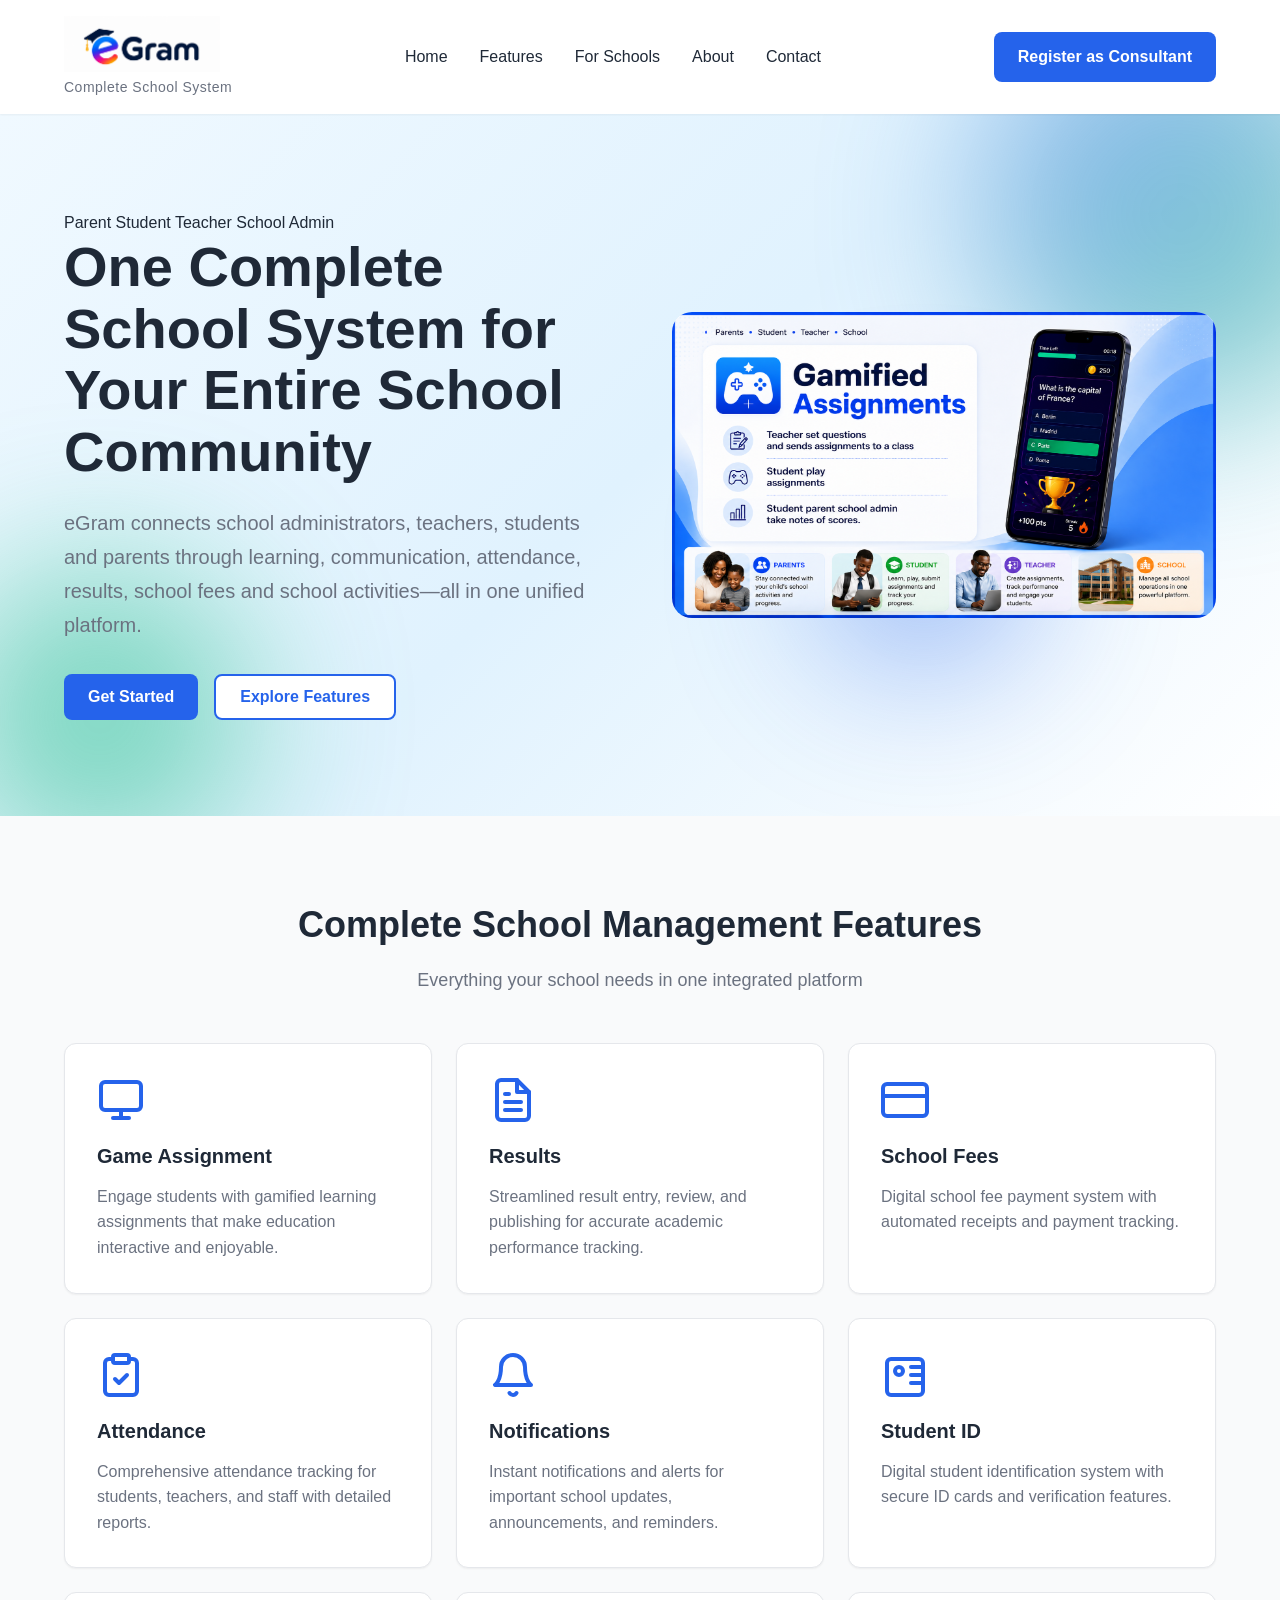
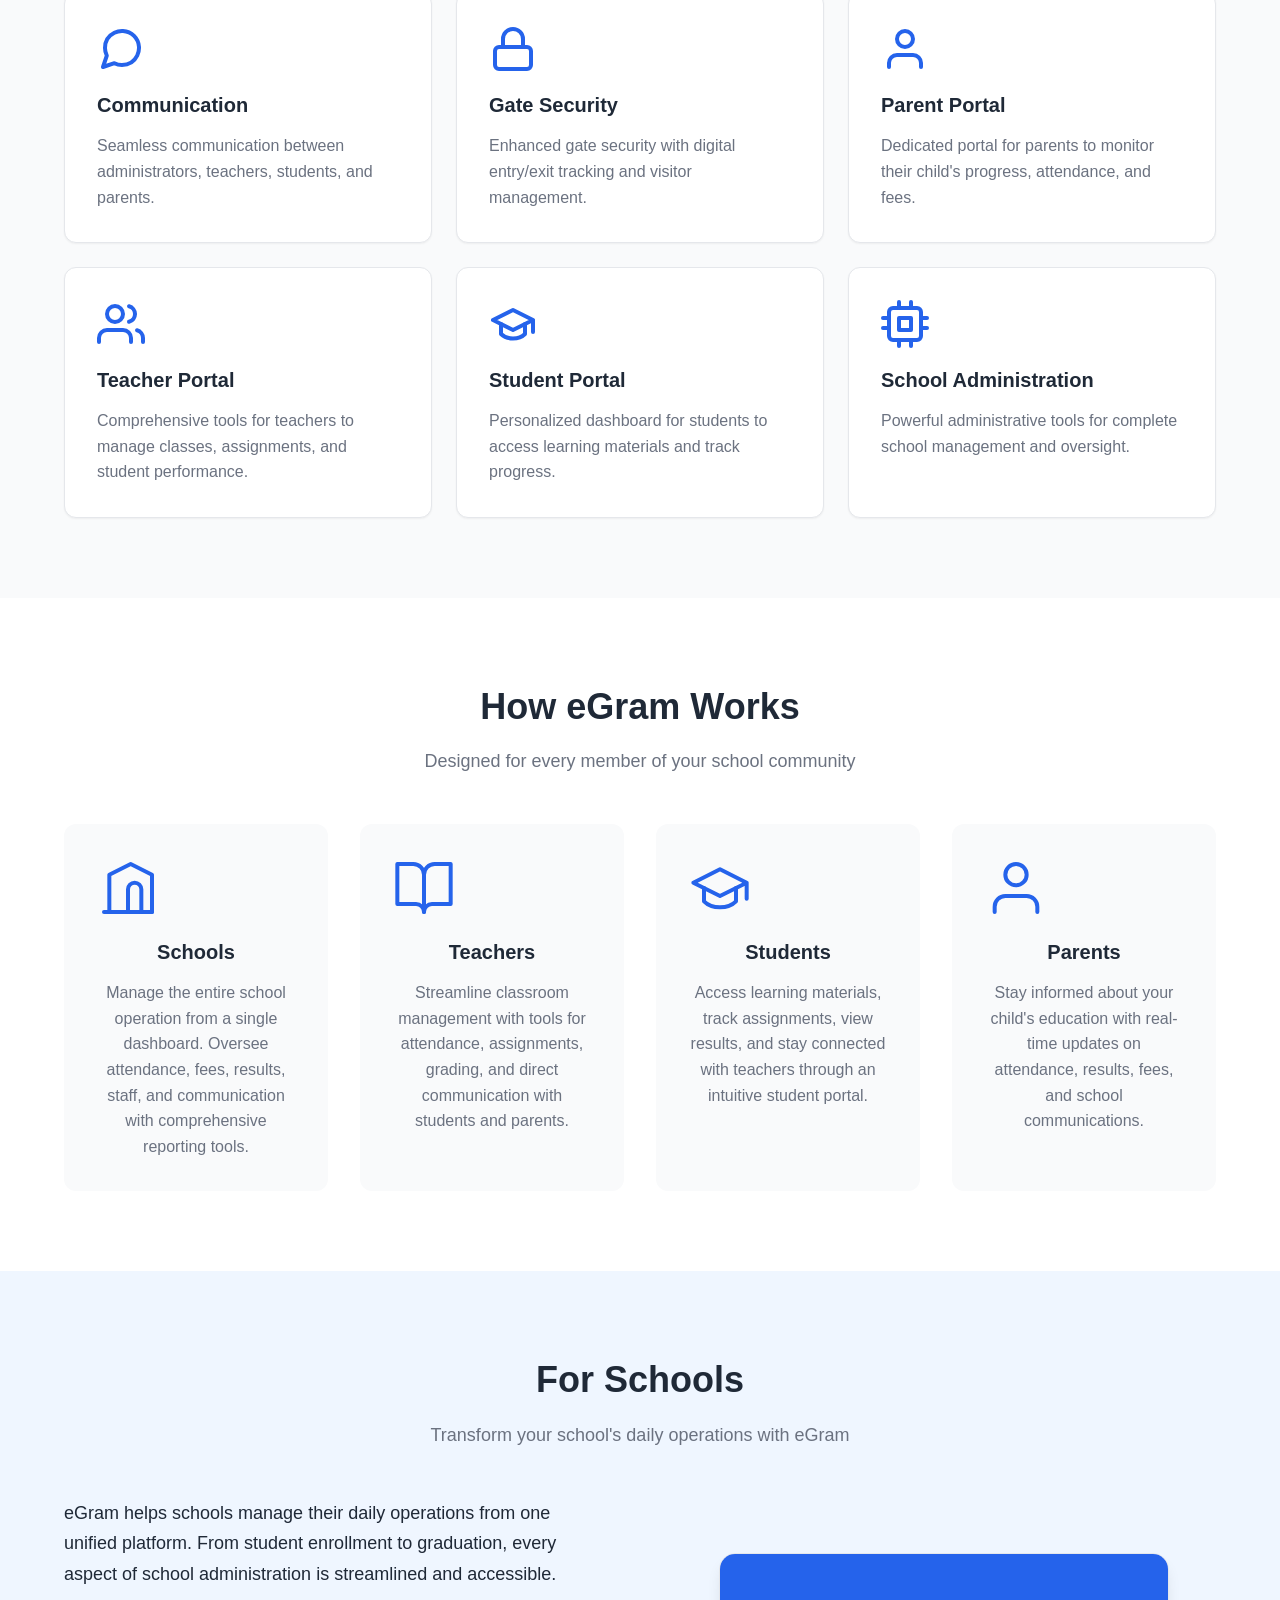
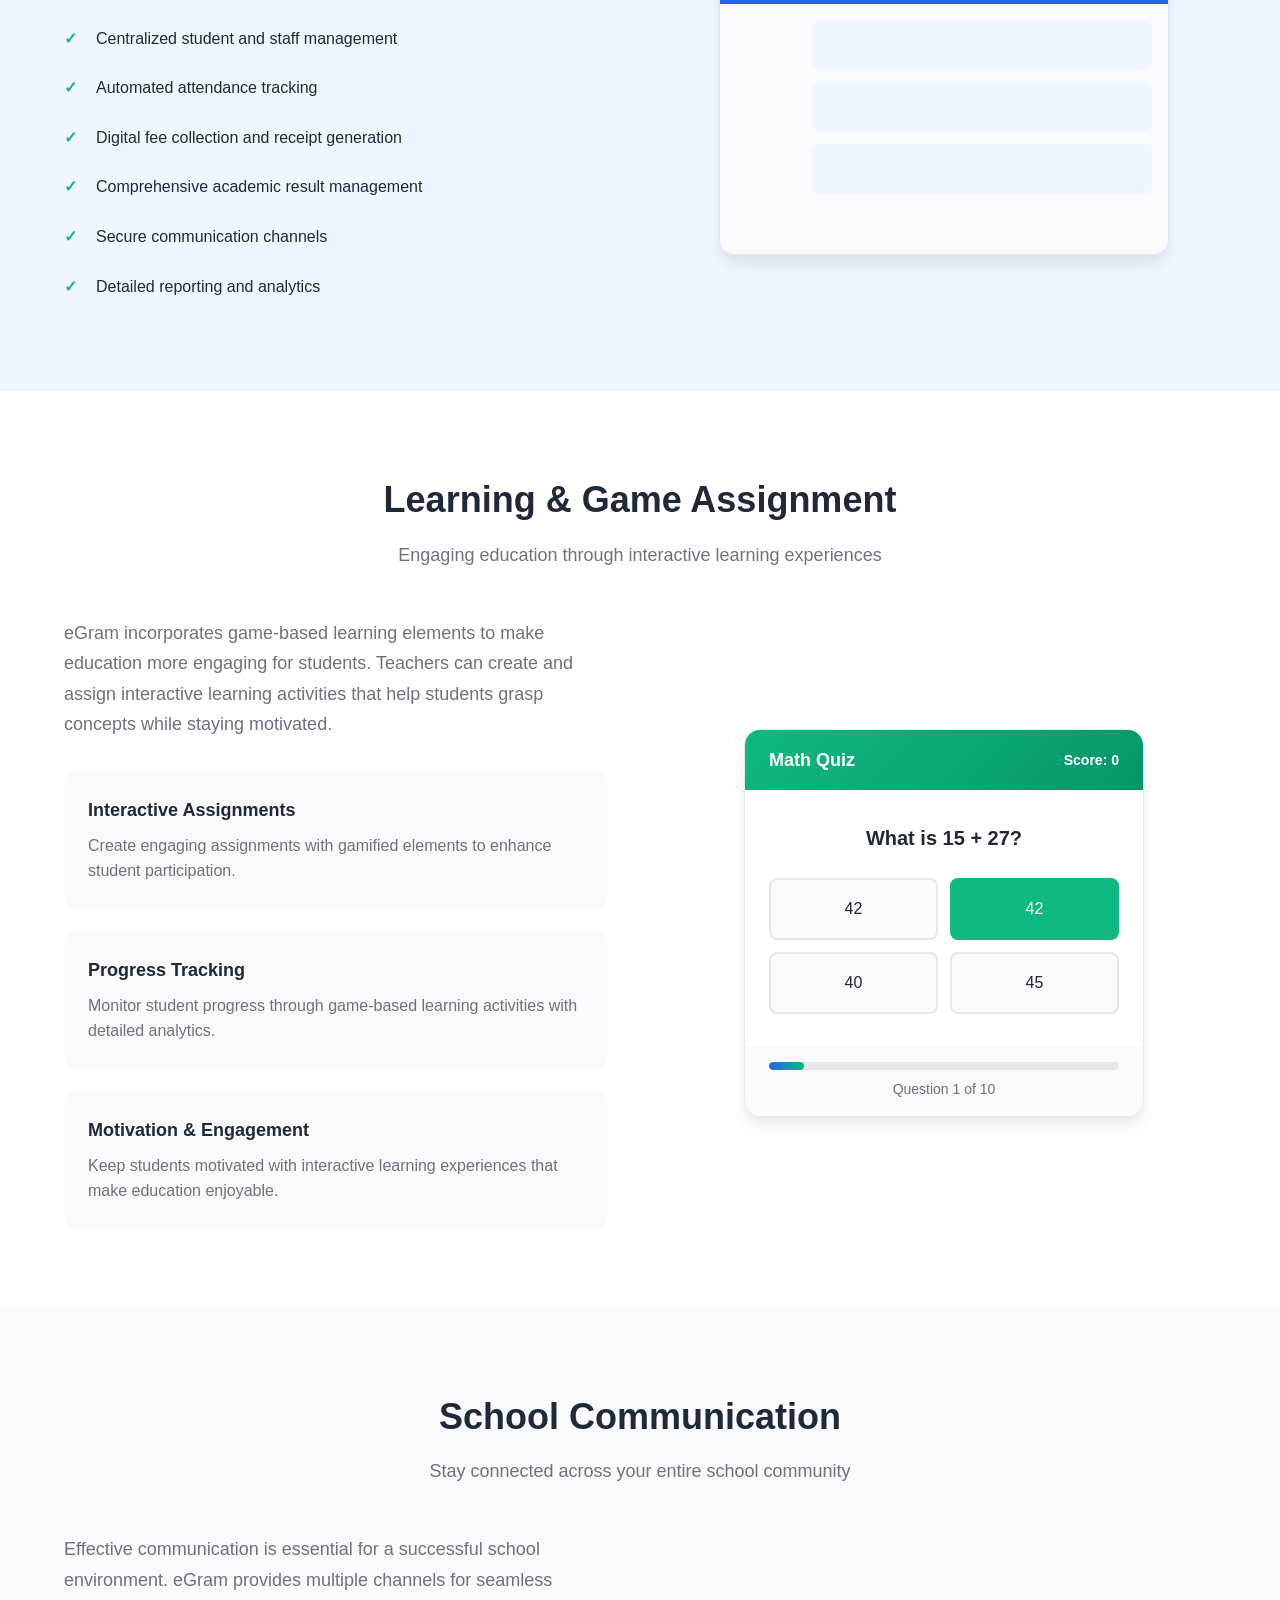
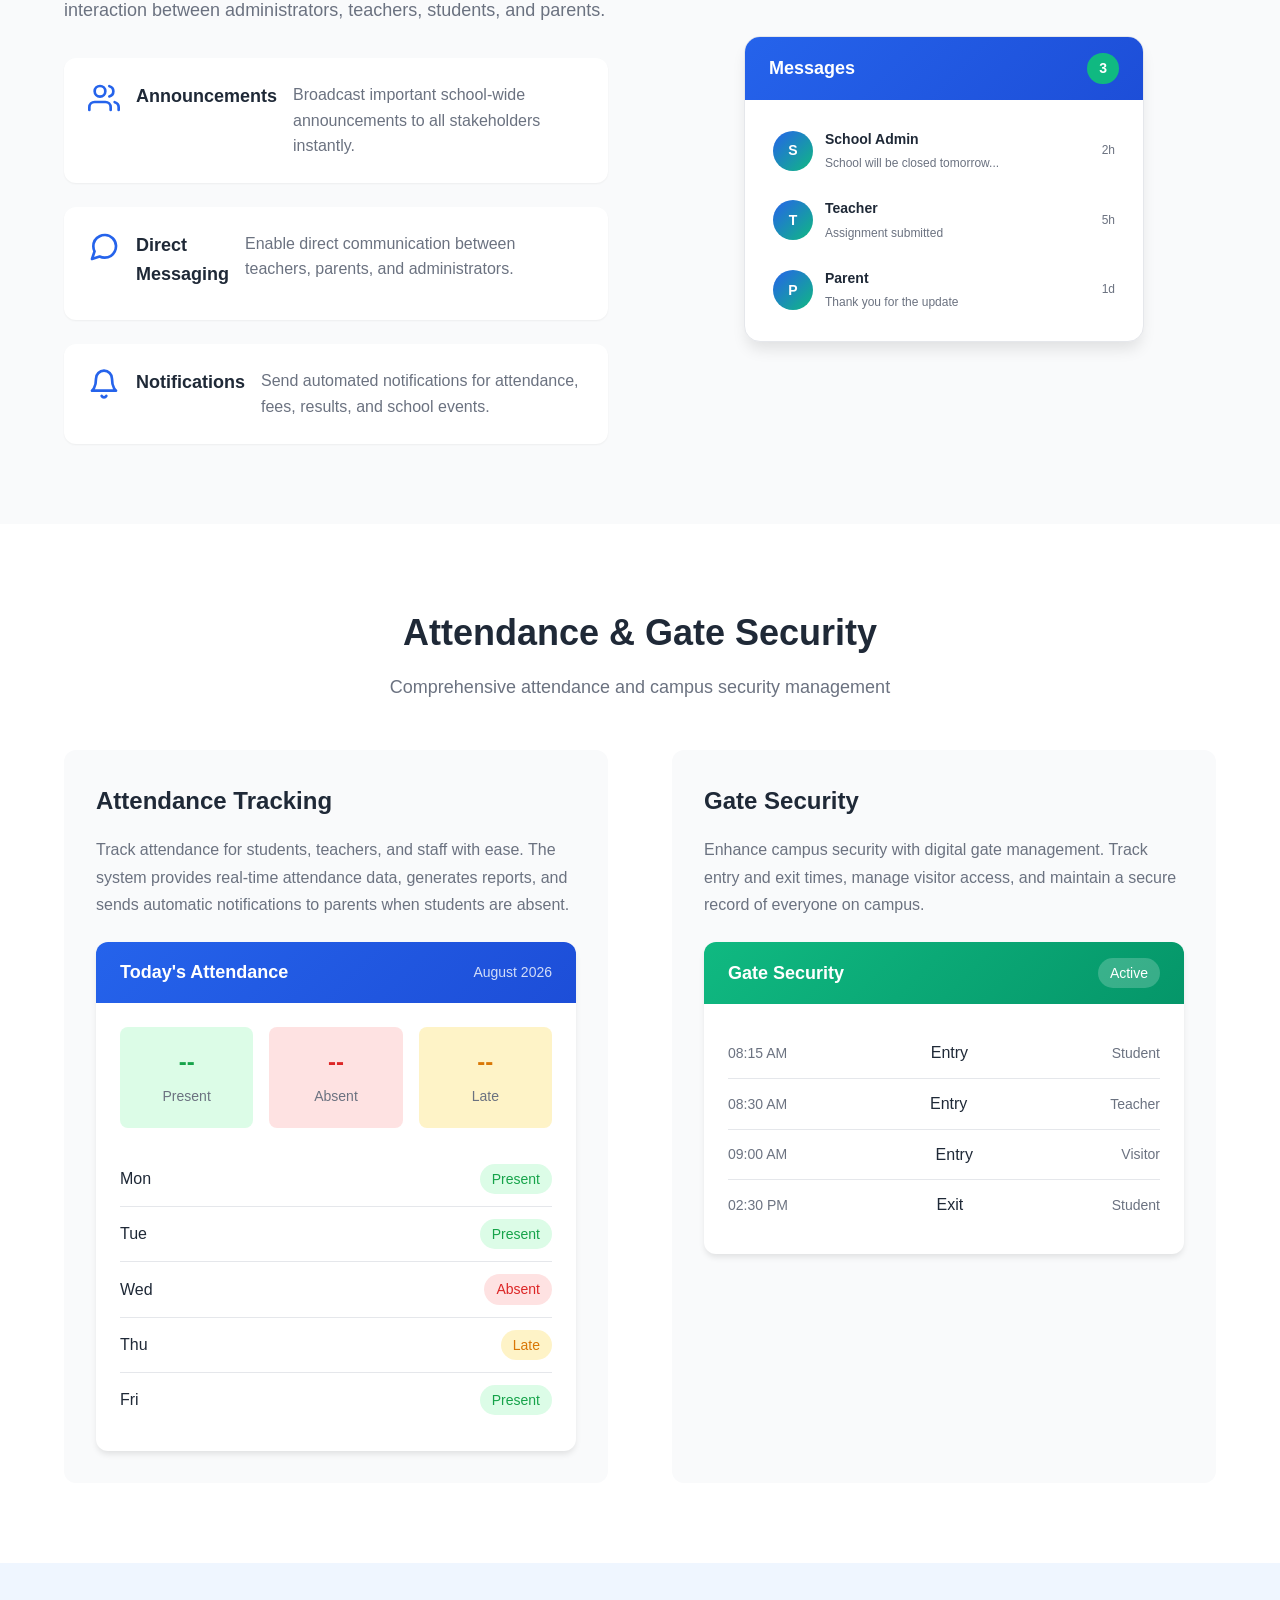
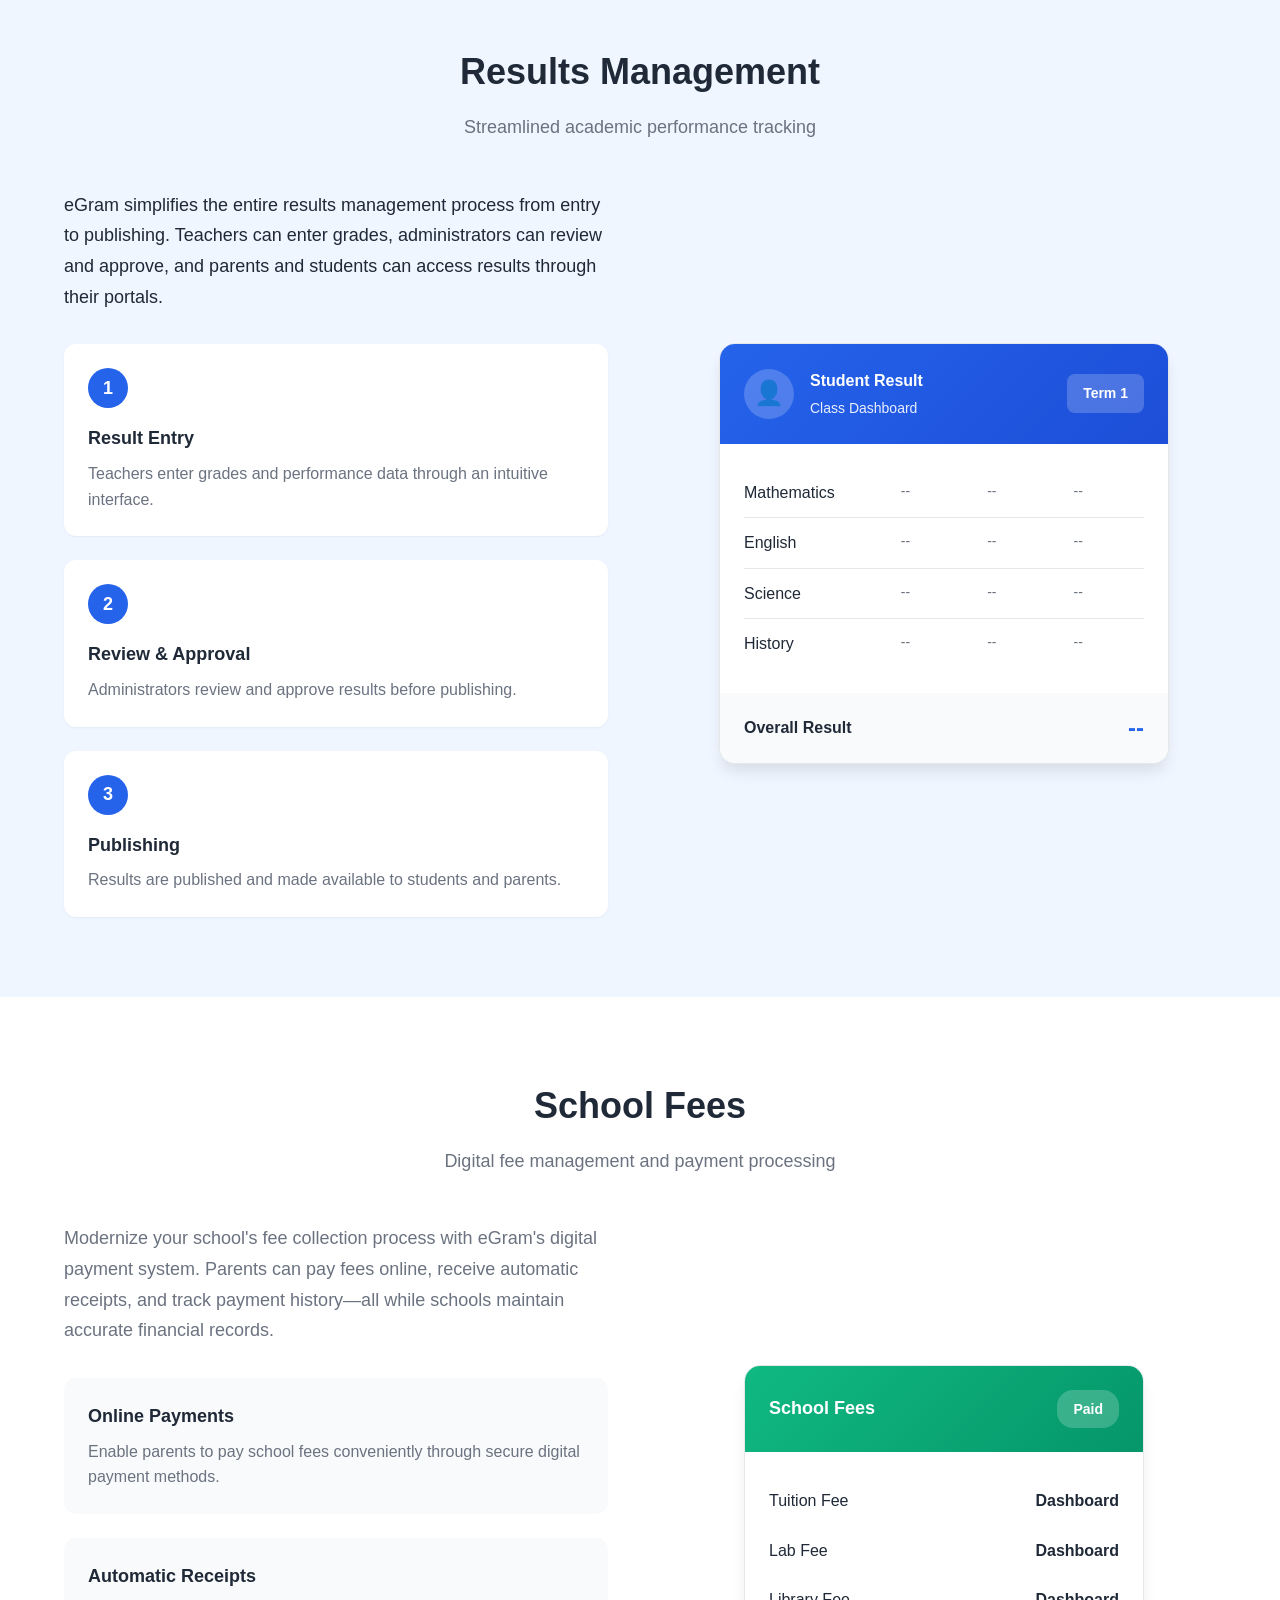
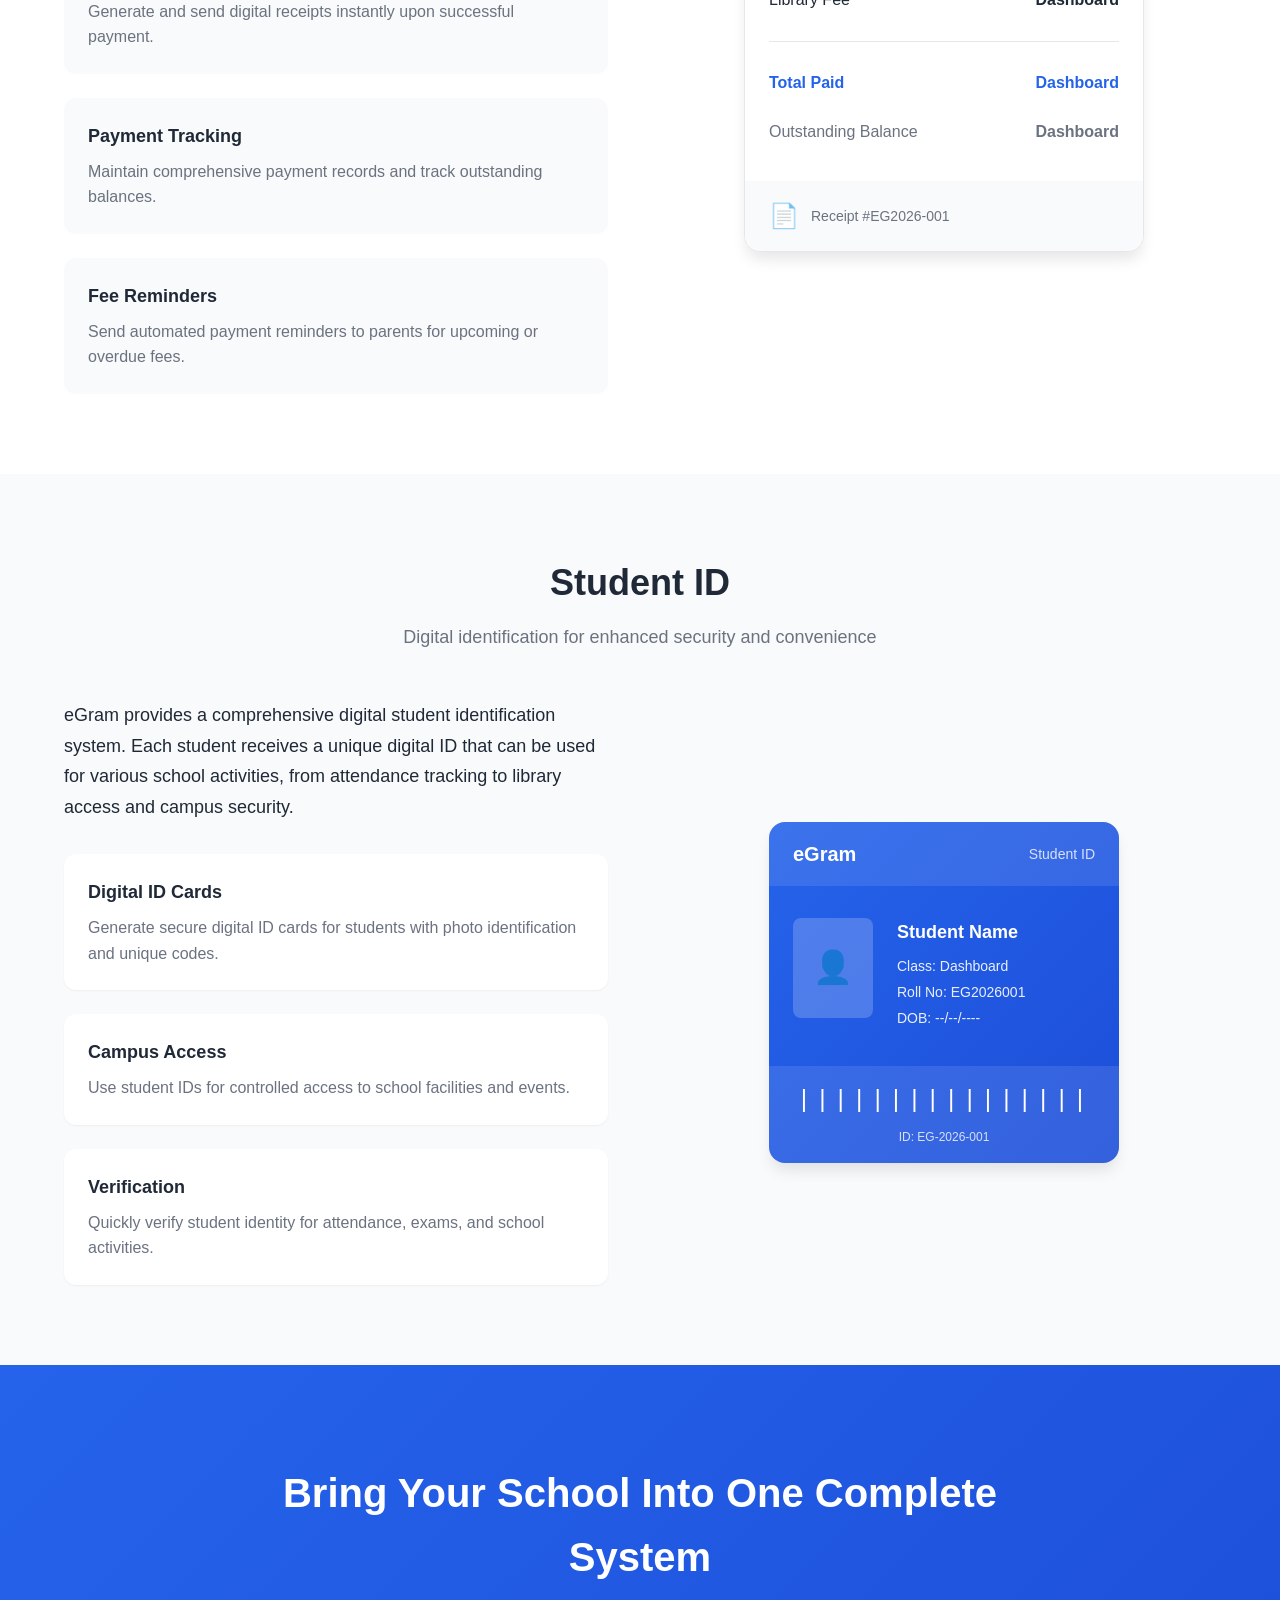
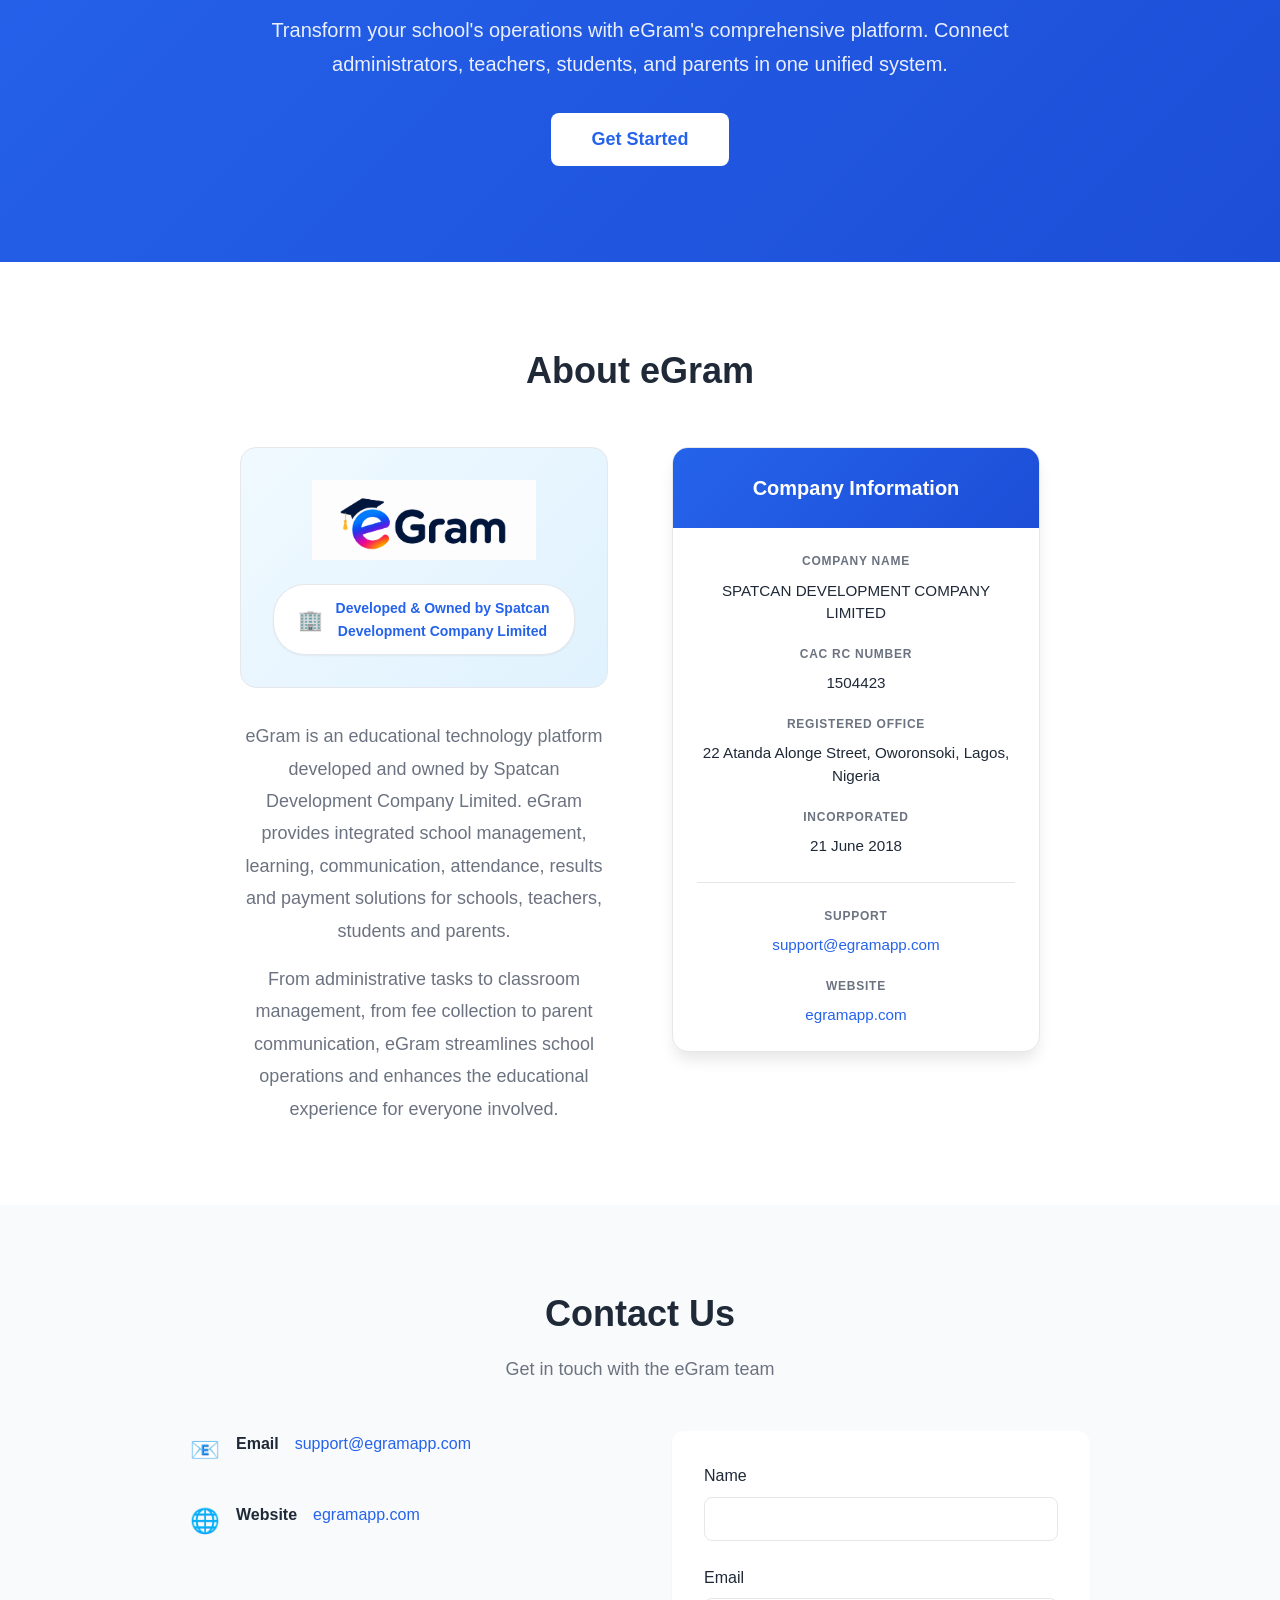
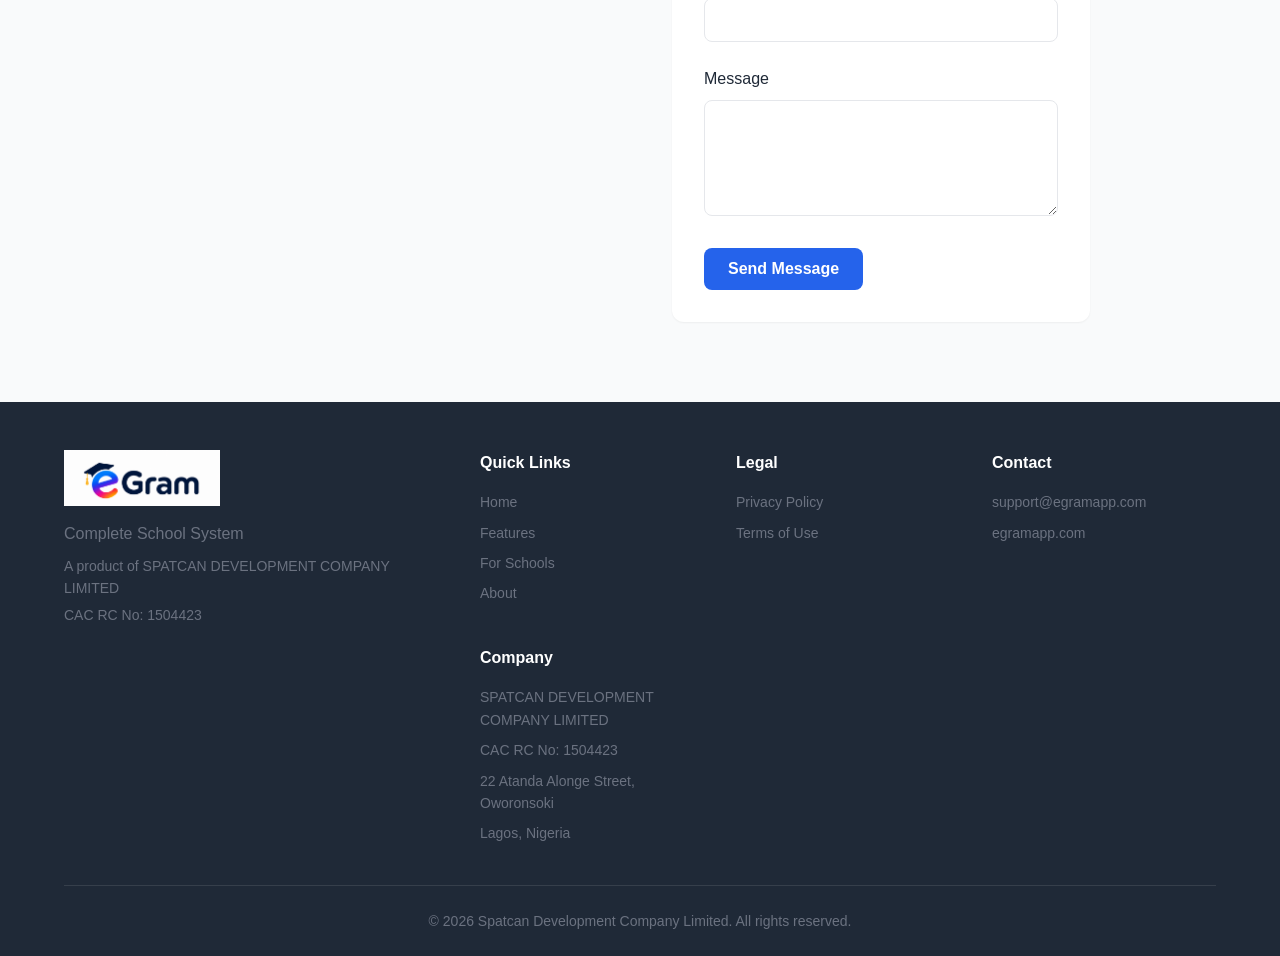
==== commit 11274beb: "Add hero portal strip for Parent Student Teacher School Admin" ====
--- a/index.html
+++ b/index.html
@@ -51,16 +51,13 @@
             <div class="hero-content">
                 <div class="hero-text">
 
-                    
-<div class="hero-users">
-  <div class="user-item">Parent</div>
-  <div class="divider"></div>
-  <div class="user-item">Student</div>
-  <div class="divider"></div>
-  <div class="user-item">Teacher</div>
-  <div class="divider"></div>
-  <div class="user-item">School Admin</div>
-</div>
+              <div class="portal-strip">
+  <span>Parent</span>
+  <span>Student</span>
+  <span>Teacher</span>
+  <span>School Admin</span>
+</div>      
+
 
   
 
--- a/styles.css
+++ b/styles.css
@@ -2343,4 +2343,26 @@
     background:#cbd5e1;
 }
 
+.portal-strip{
+  display:flex;
+  justify-content:center;
+  gap:36px;
+  margin:0 0 28px;
+  font-size:24px;
+  font-weight:800;
+  color:#0f172a;
+  width:100%;
+}
+
+.portal-strip span{
+  position:relative;
+}
+
+.portal-strip span:not(:last-child)::after{
+  content:"|";
+  position:absolute;
+  right:-20px;
+  color:#94a3b8;
+}
+
 }
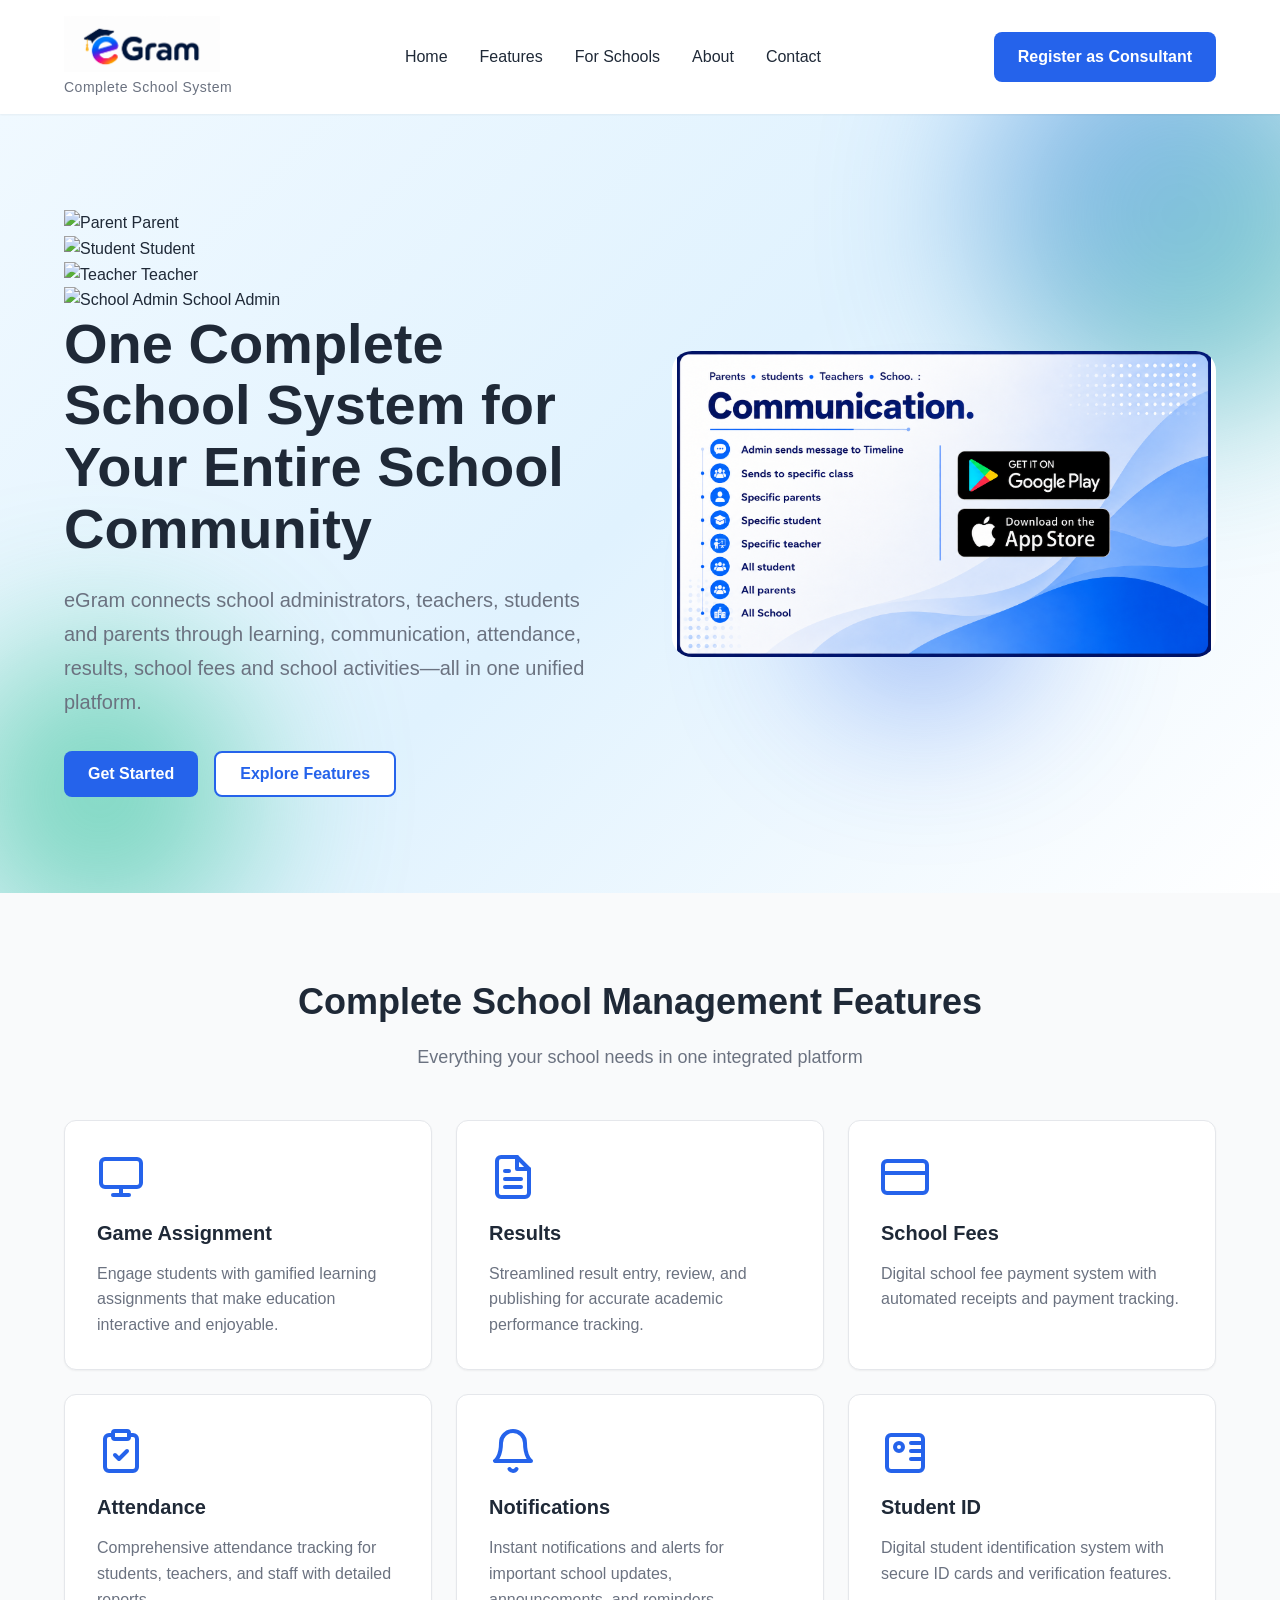
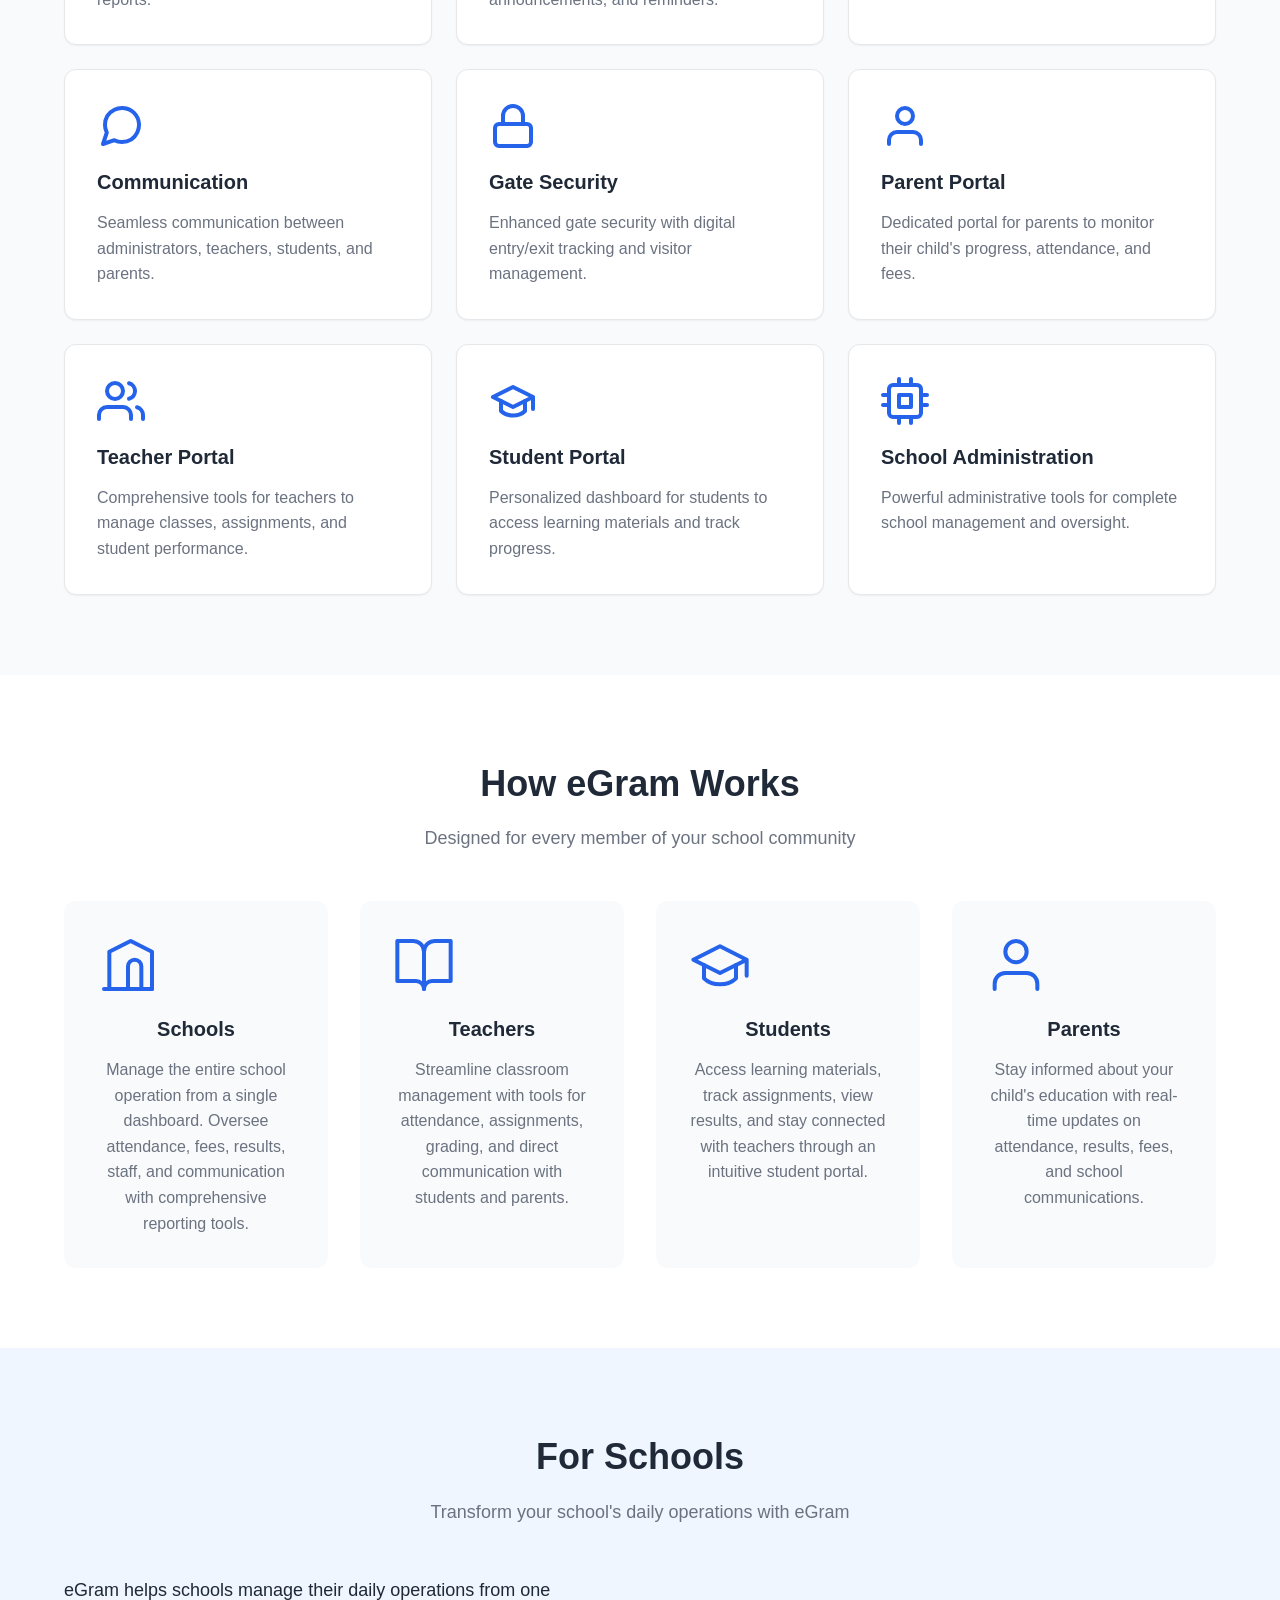
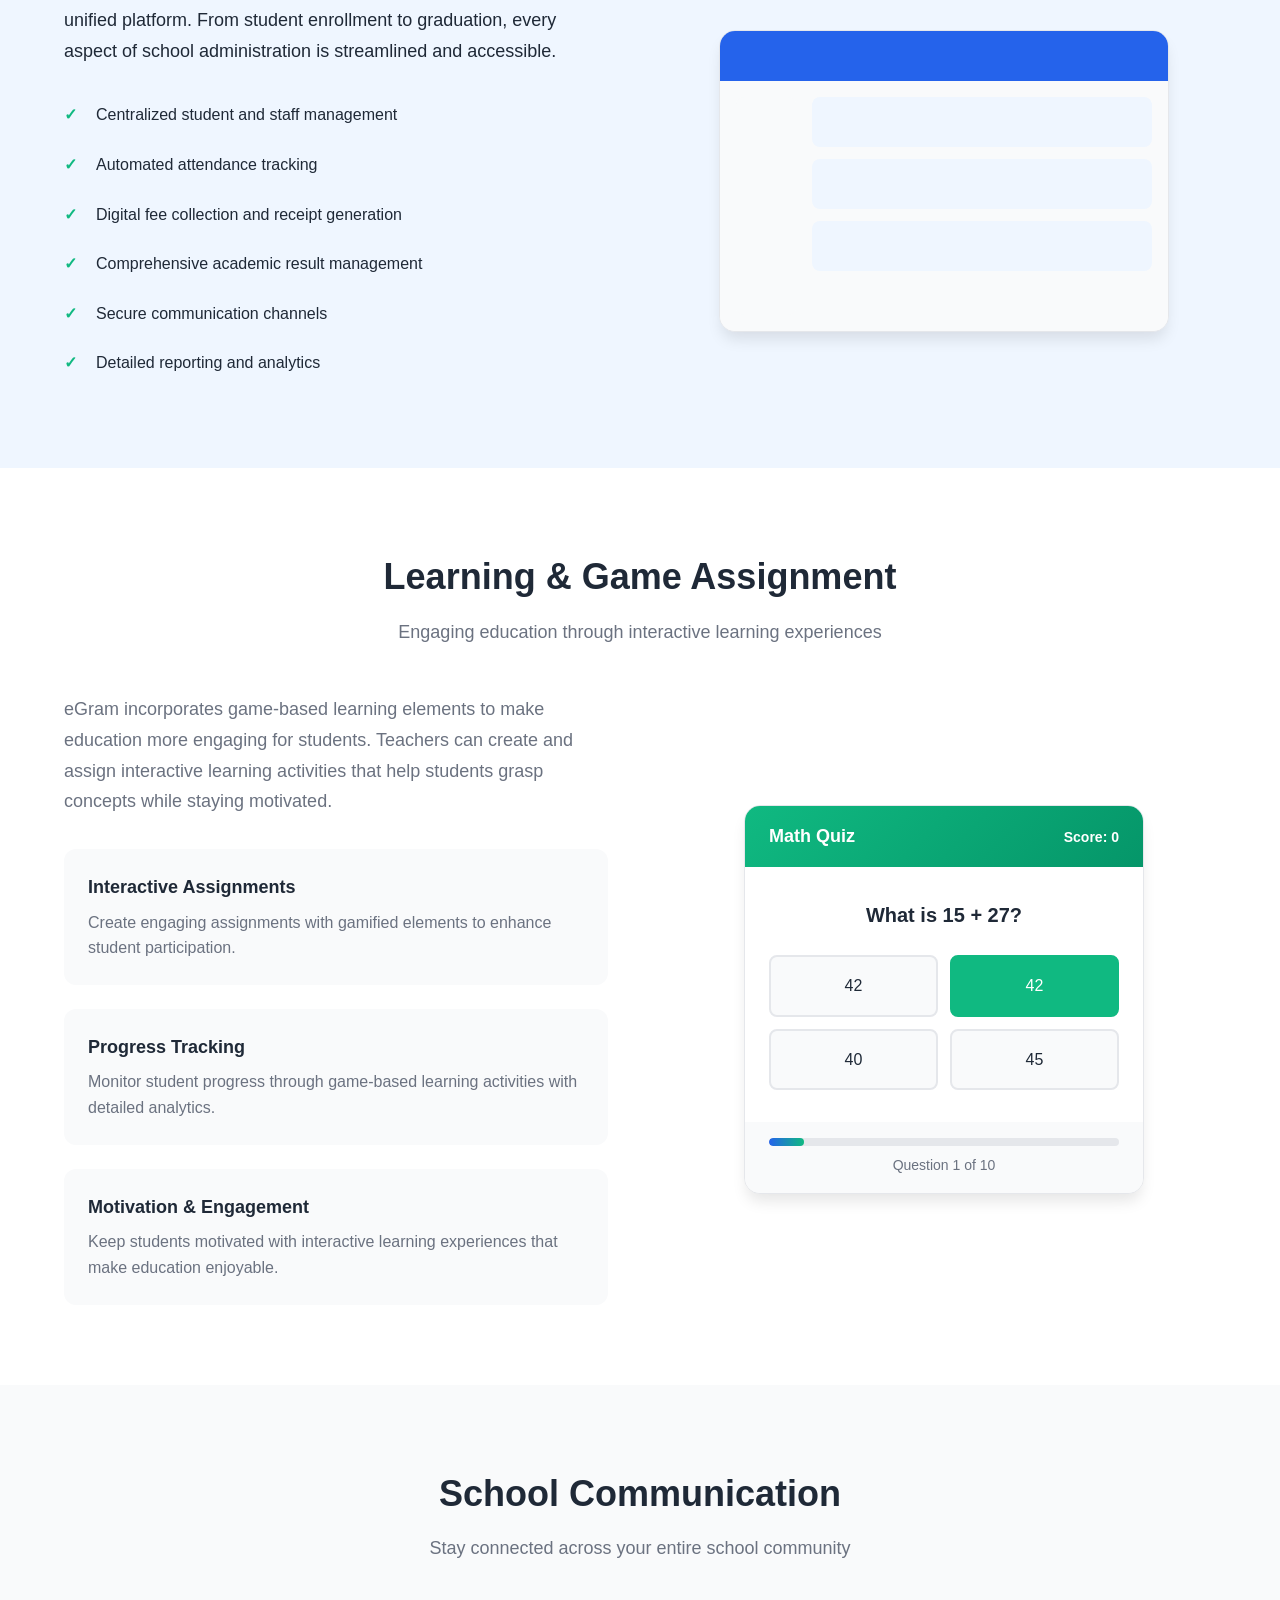
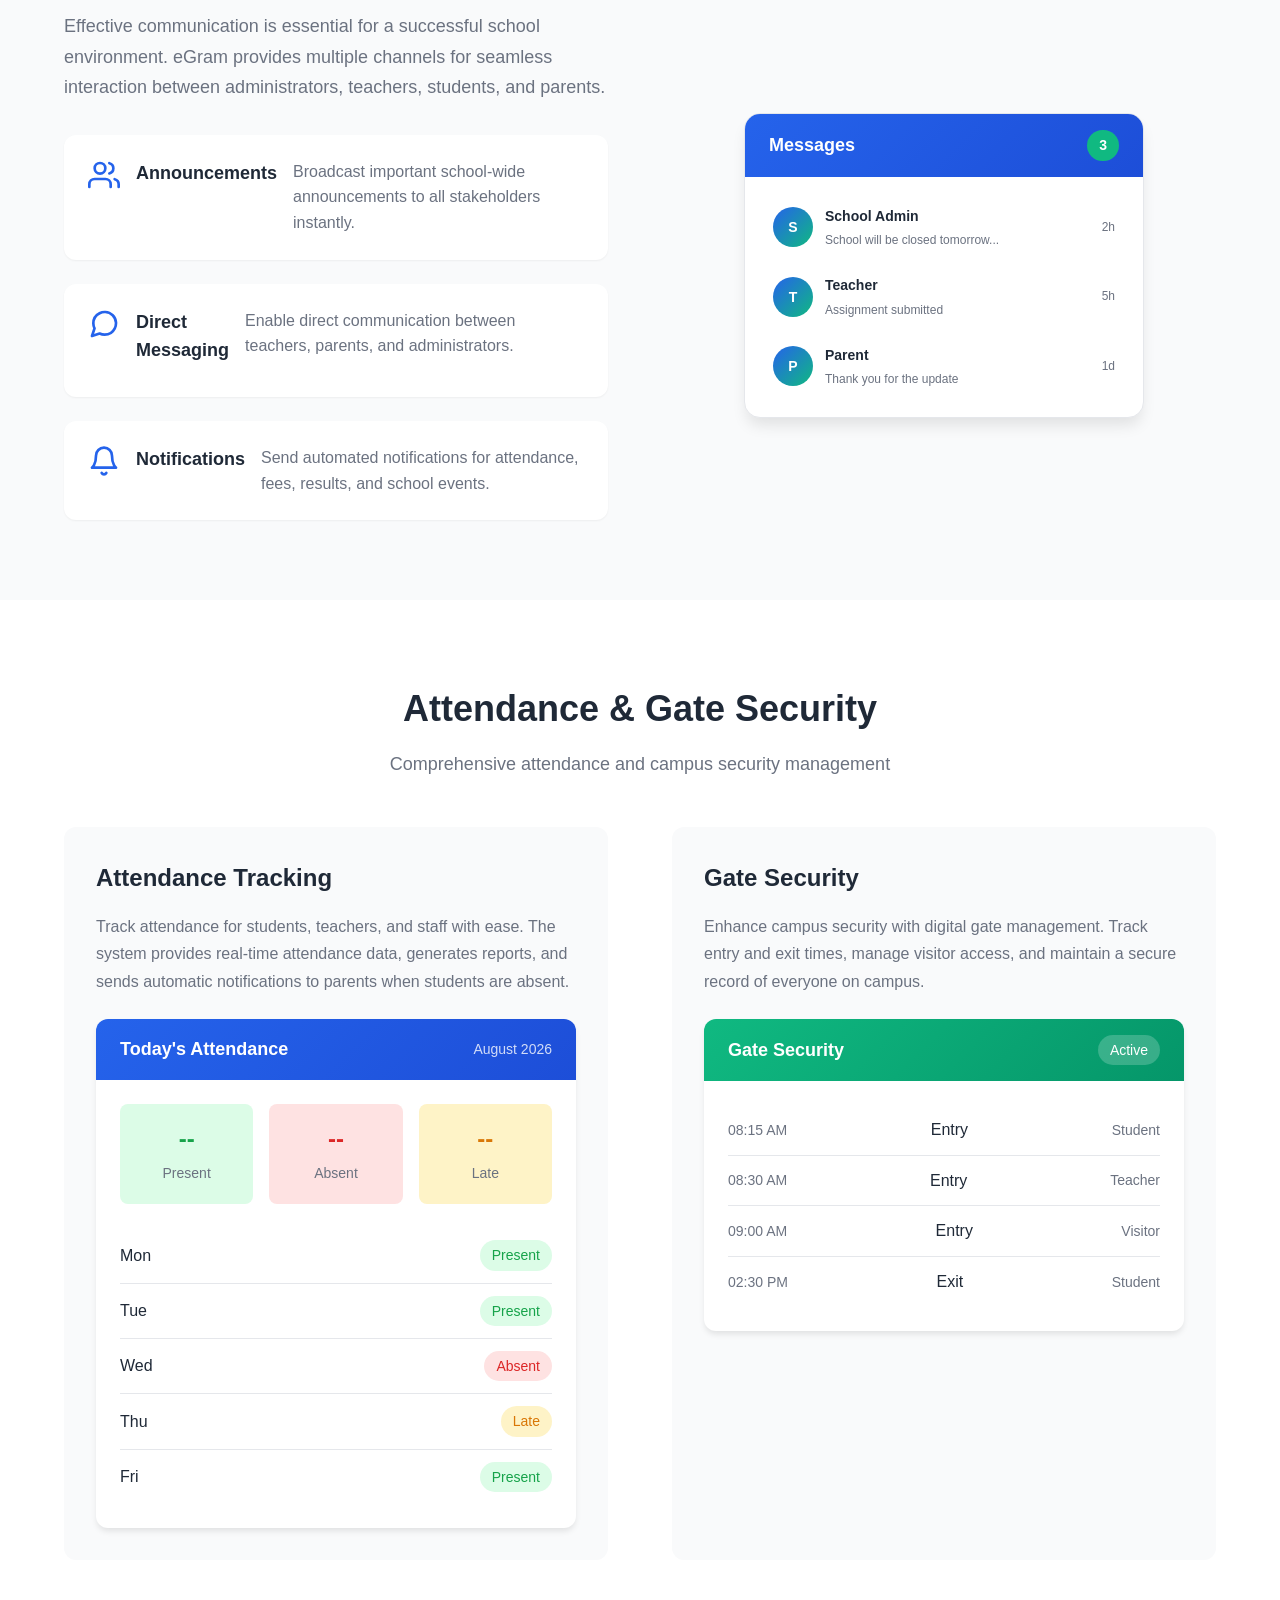
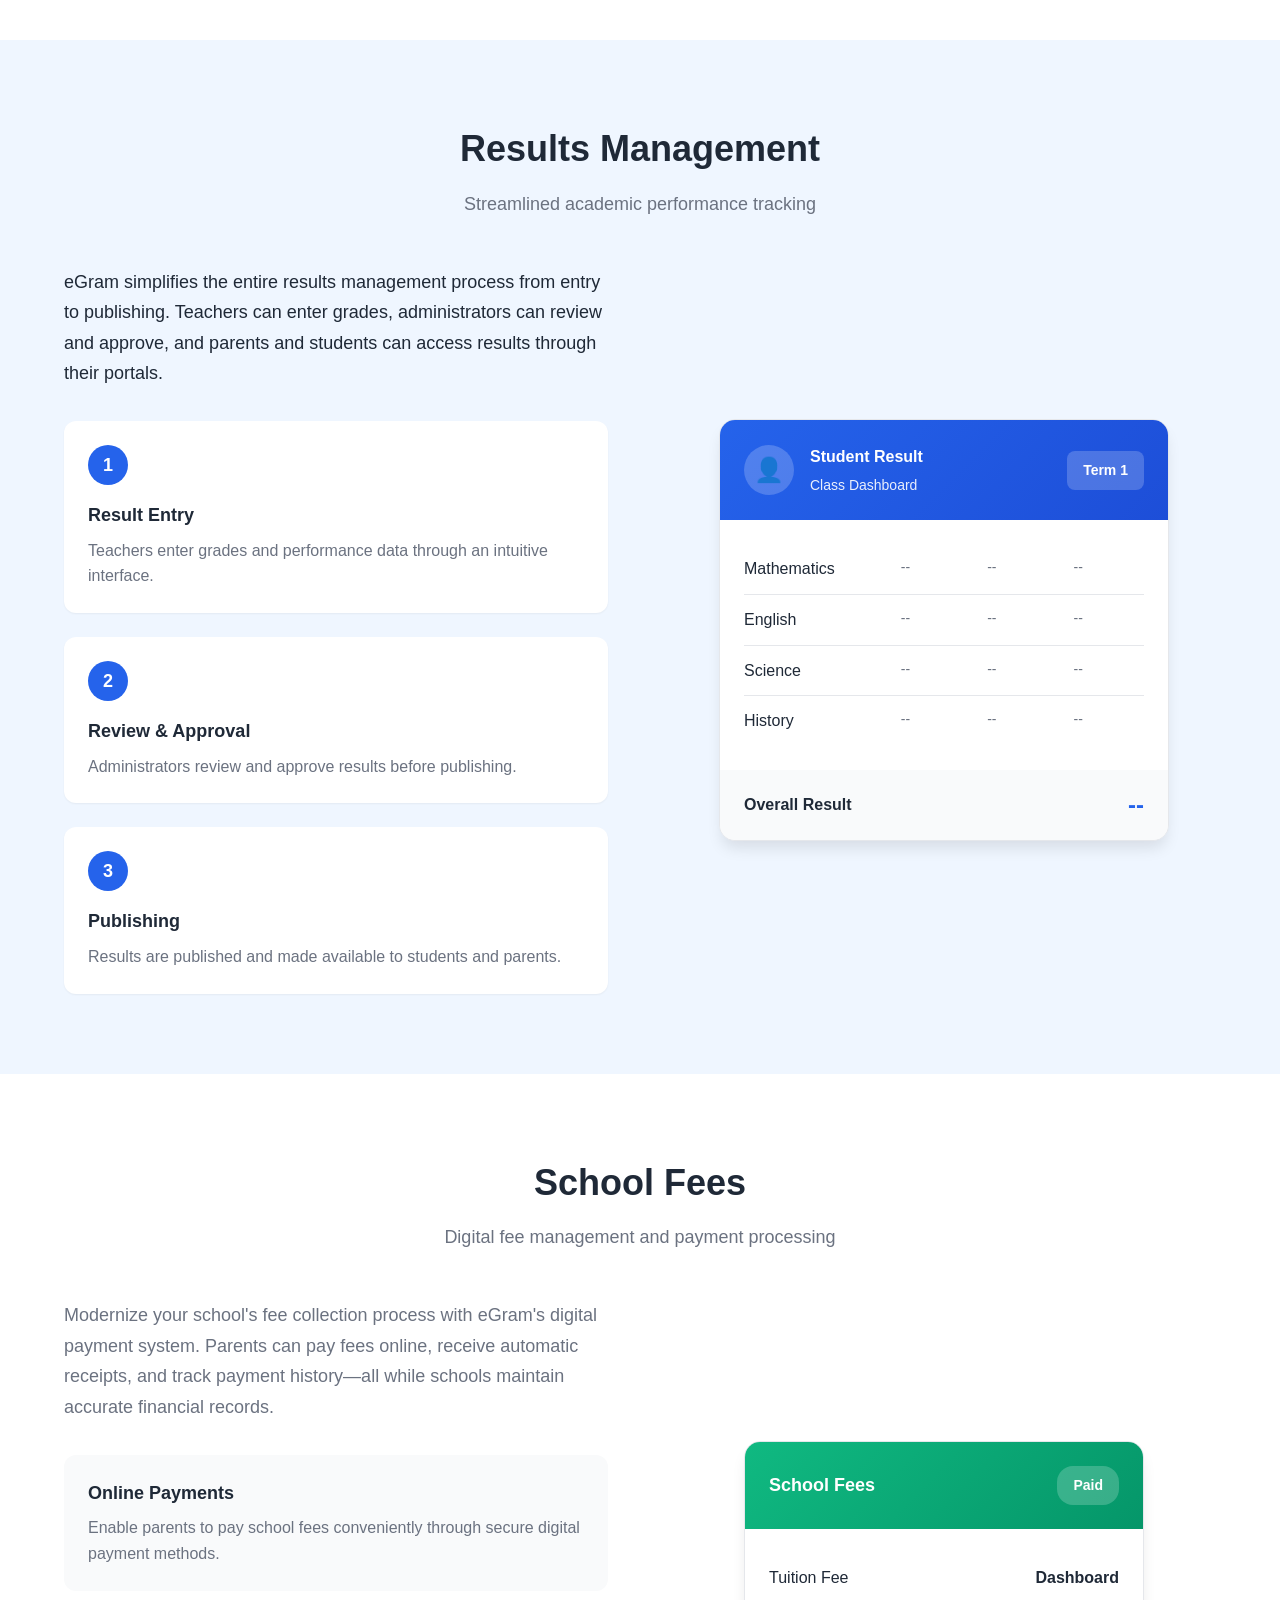
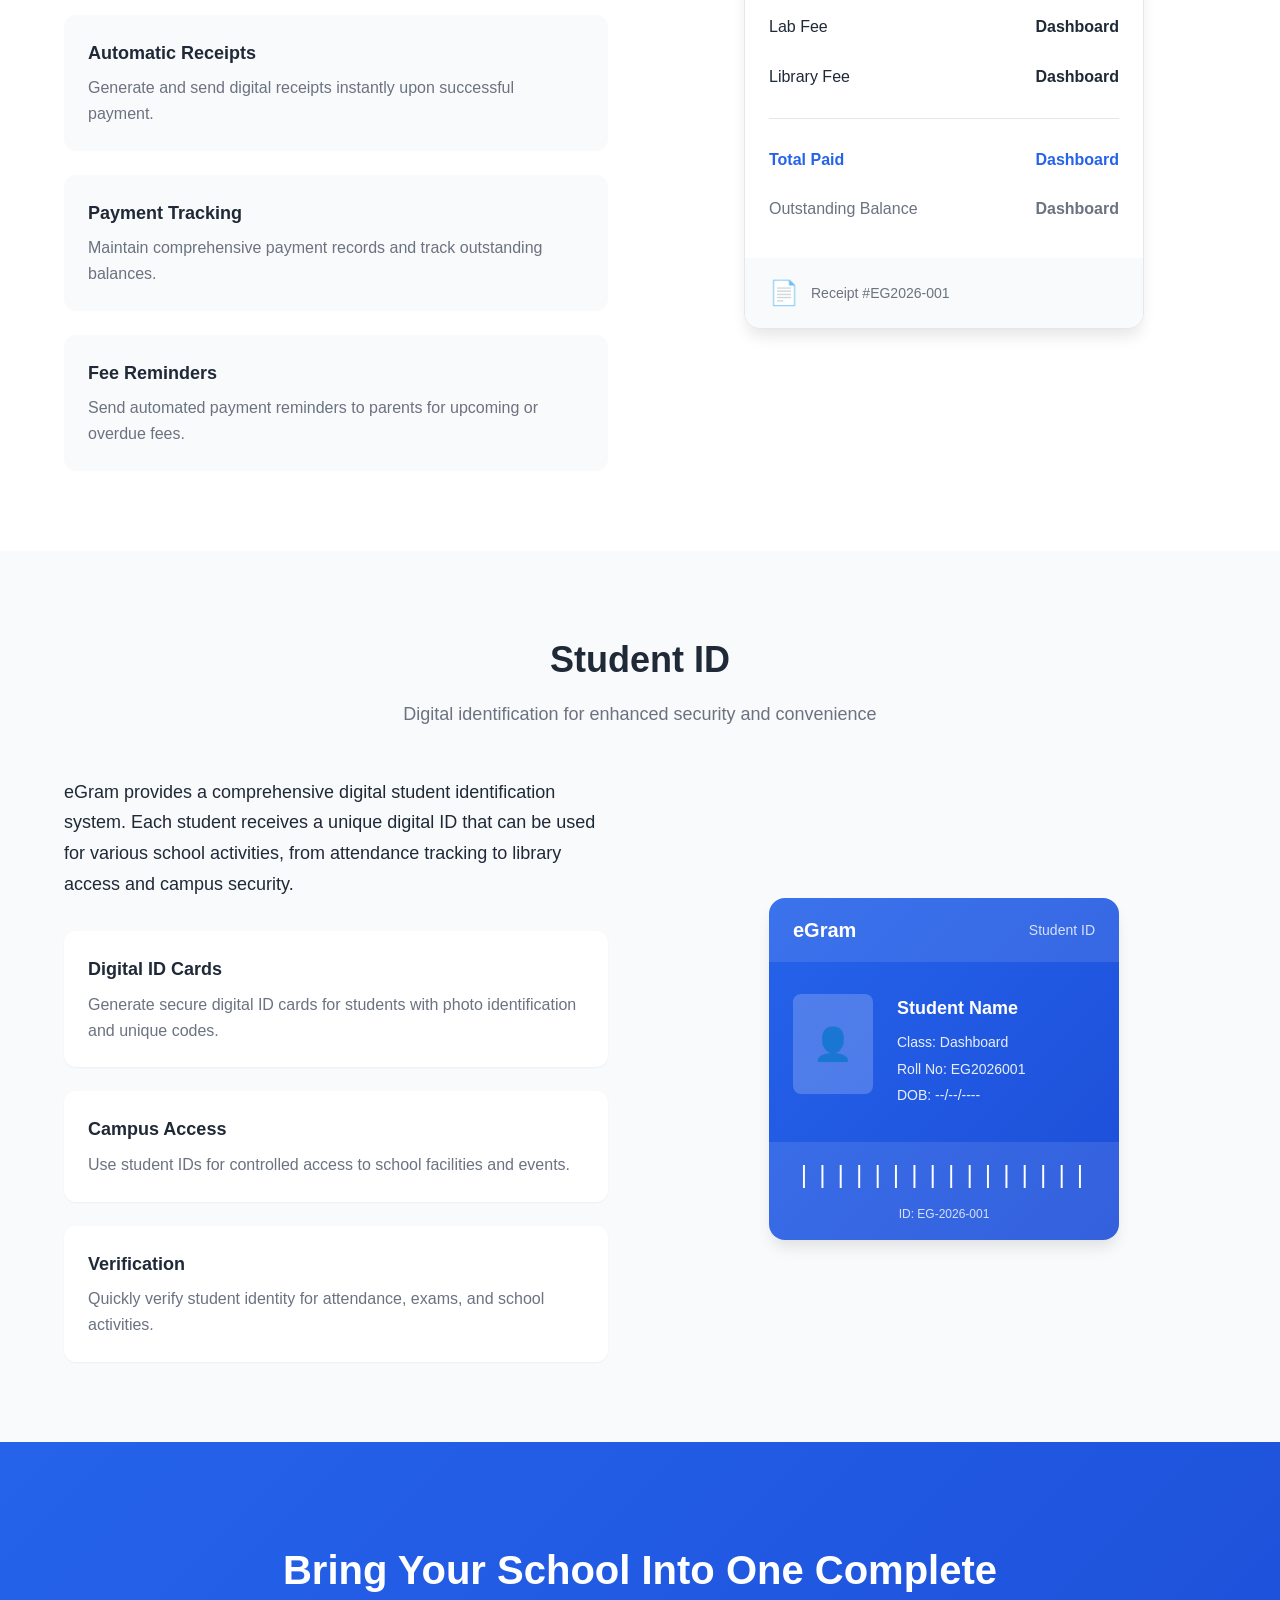
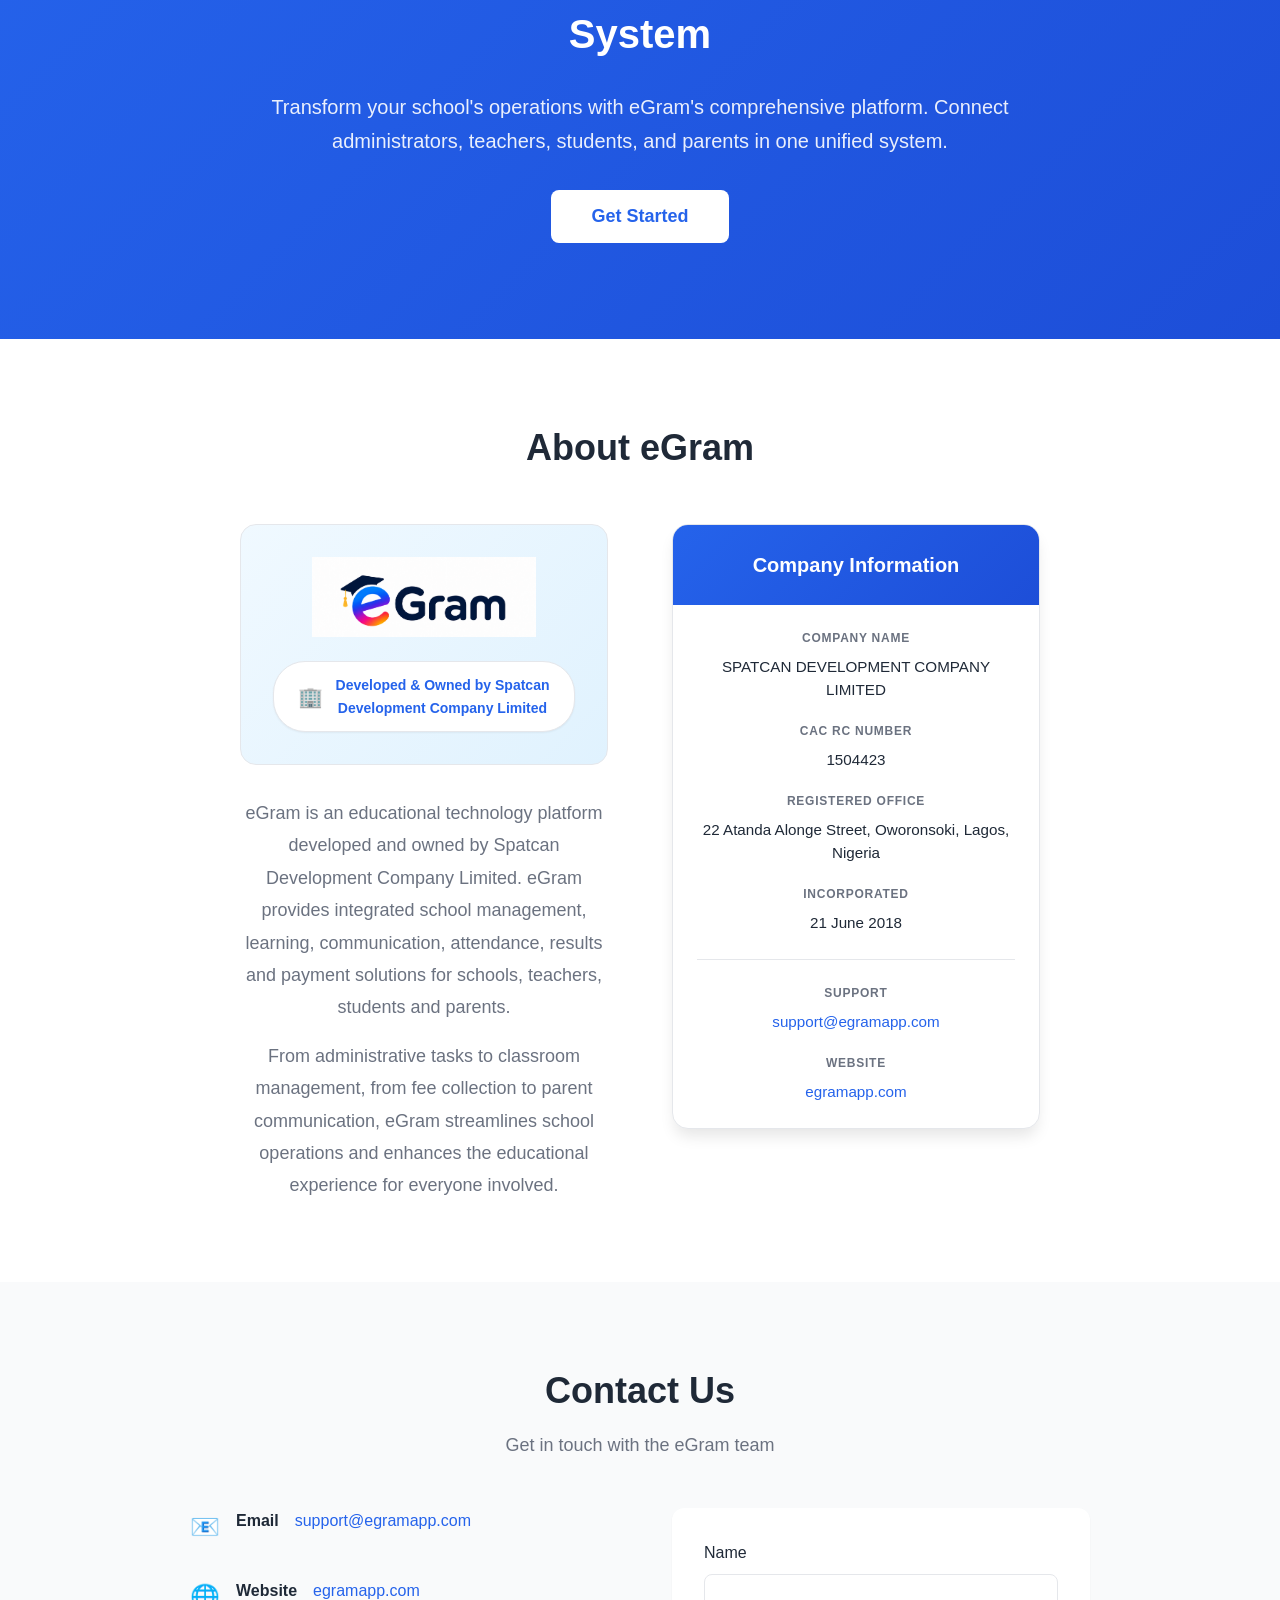
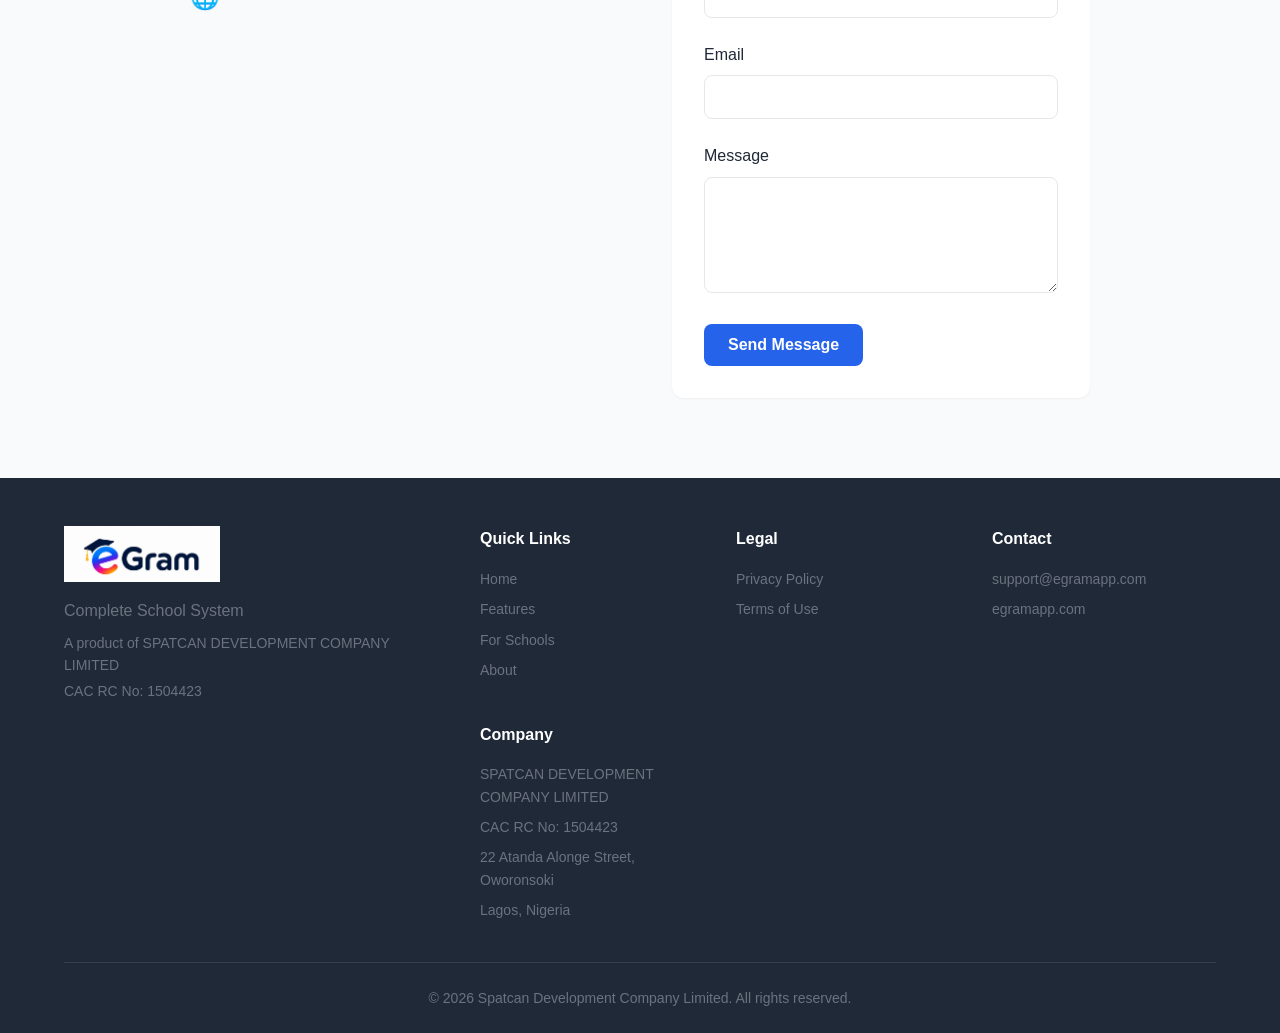
==== commit c9a15c23: "Add hero portal strip for Parent Student Teacher School Admin" ====
--- a/index.html
+++ b/index.html
@@ -51,12 +51,27 @@
             <div class="hero-content">
                 <div class="hero-text">
 
-              <div class="portal-strip">
-  <span>Parent</span>
-  <span>Student</span>
-  <span>Teacher</span>
-  <span>School Admin</span>
-</div>      
+     <div class="portal-strip">
+  <div class="portal-item">
+    <img src="images/parent.png" alt="Parent">
+    <span>Parent</span>
+  </div>
+
+  <div class="portal-item">
+    <img src="images/student.png" alt="Student">
+    <span>Student</span>
+  </div>
+
+  <div class="portal-item">
+    <img src="images/teacher.png" alt="Teacher">
+    <span>Teacher</span>
+  </div>
+
+  <div class="portal-item">
+    <img src="images/admin.png" alt="School Admin">
+    <span>School Admin</span>
+  </div>
+</div>  
 
 
   
--- a/styles.css
+++ b/styles.css
@@ -2321,48 +2321,34 @@
   }
 
 
-  .hero-users{
-    display:flex;
-    justify-content:center;
-    align-items:center;
-    gap:28px;
-    margin:0 auto 32px;
-    width:100%;
-}
-
-.user-item{
-    font-size:28px;
-    font-weight:800;
-    color:#0f172a;
-    white-space:nowrap;
-}
-
-.divider{
-    width:1px;
-    height:42px;
-    background:#cbd5e1;
-}
 
 .portal-strip{
   display:flex;
   justify-content:center;
-  gap:36px;
-  margin:0 0 28px;
-  font-size:24px;
+  gap:38px;
+  margin-bottom:28px;
+  flex-wrap:wrap;
+}
+
+.portal-item{
+  text-align:center;
+}
+
+.portal-item img{
+  width:72px;
+  height:72px;
+  border-radius:50%;
+  object-fit:cover;
+  border:3px solid #2563eb;
+  box-shadow:0 8px 18px rgba(37,99,235,.18);
+}
+
+.portal-item span{
+  display:block;
+  margin-top:10px;
+  font-size:18px;
   font-weight:800;
   color:#0f172a;
-  width:100%;
-}
-
-.portal-strip span{
-  position:relative;
-}
-
-.portal-strip span:not(:last-child)::after{
-  content:"|";
-  position:absolute;
-  right:-20px;
-  color:#94a3b8;
 }
 
 }
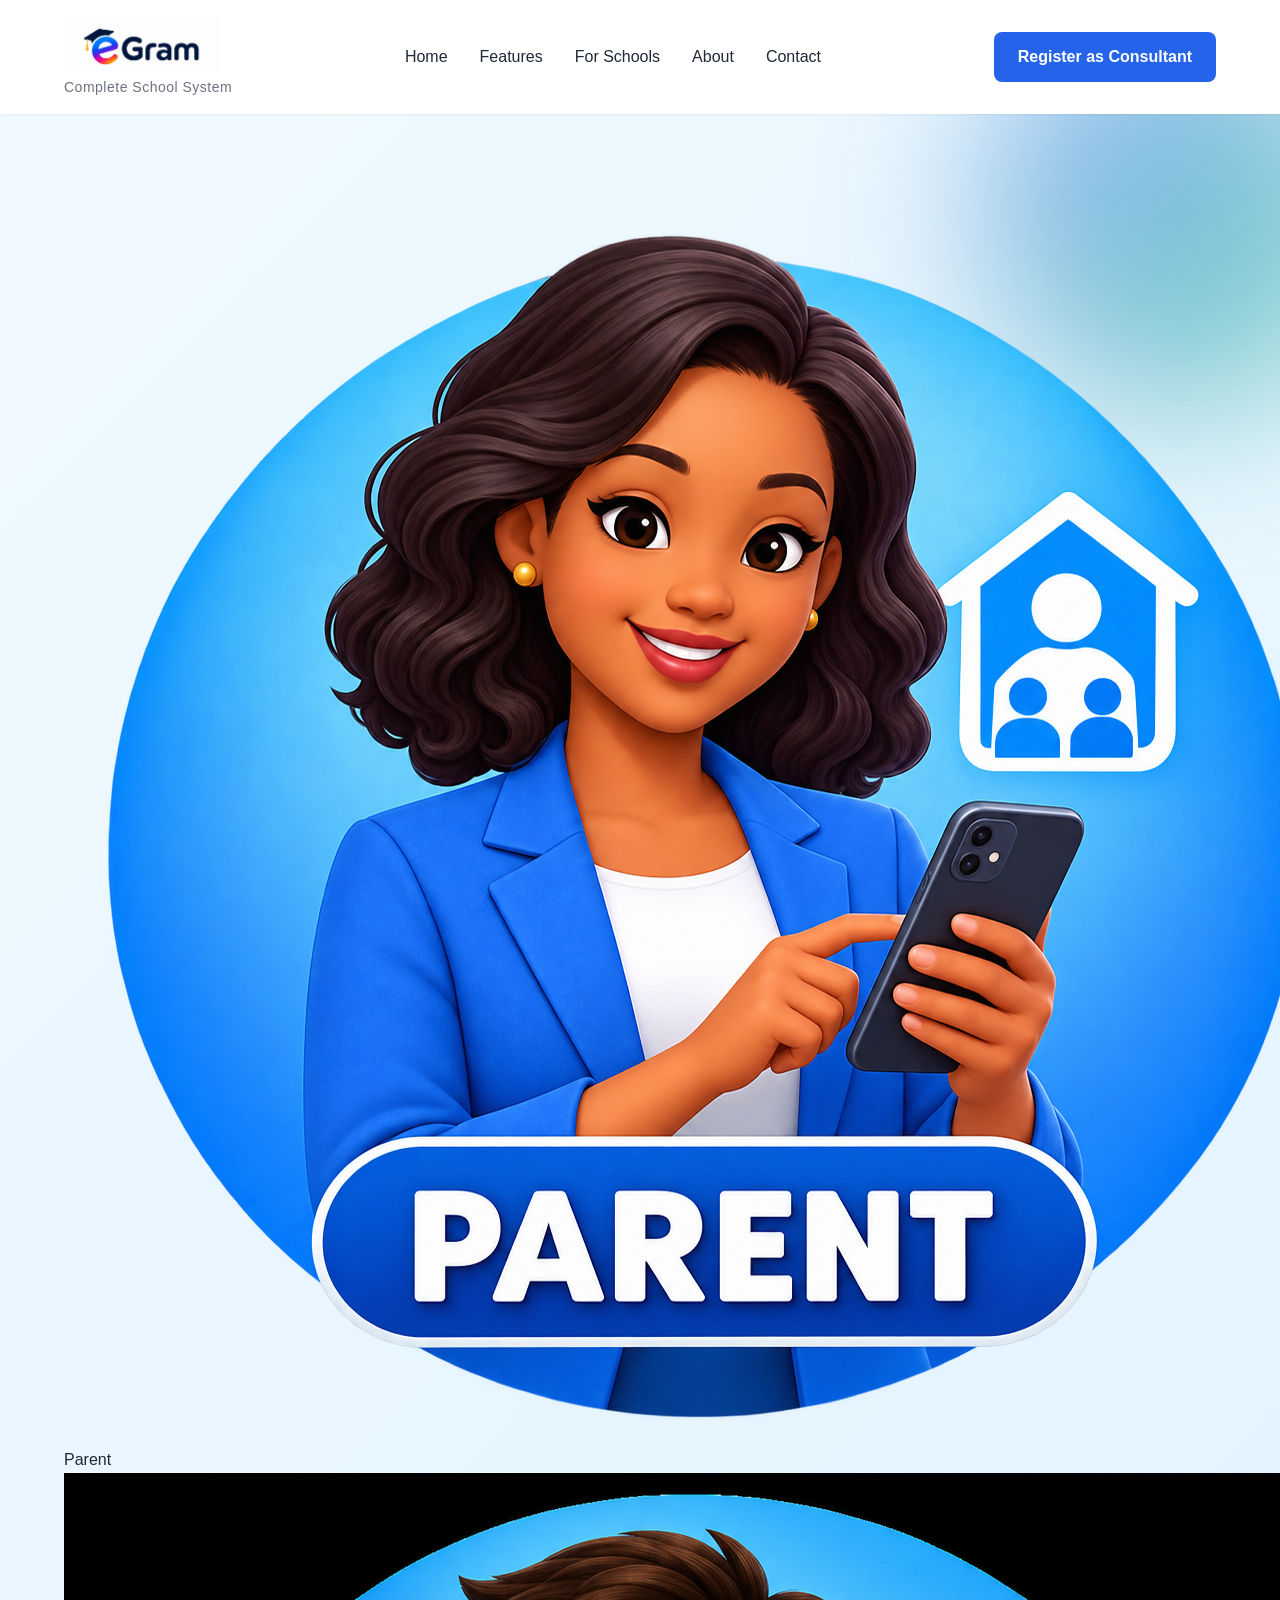
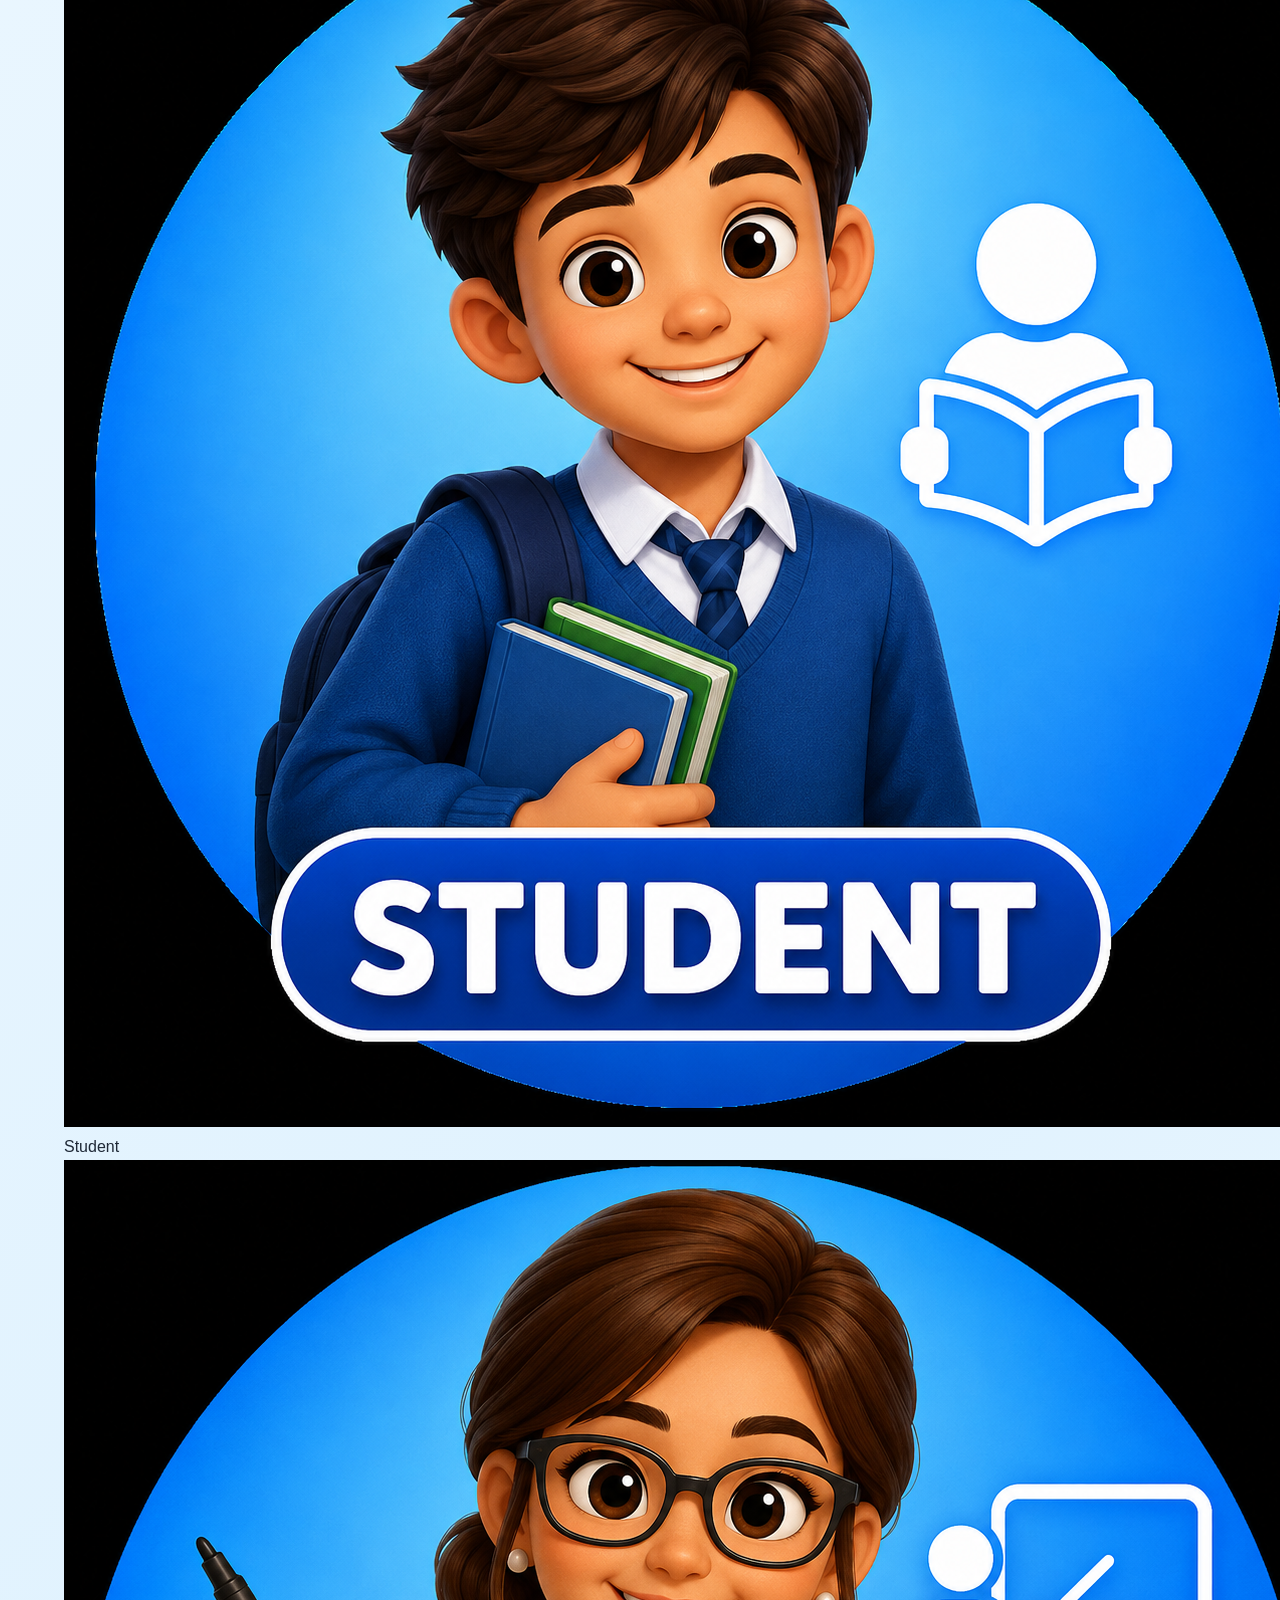
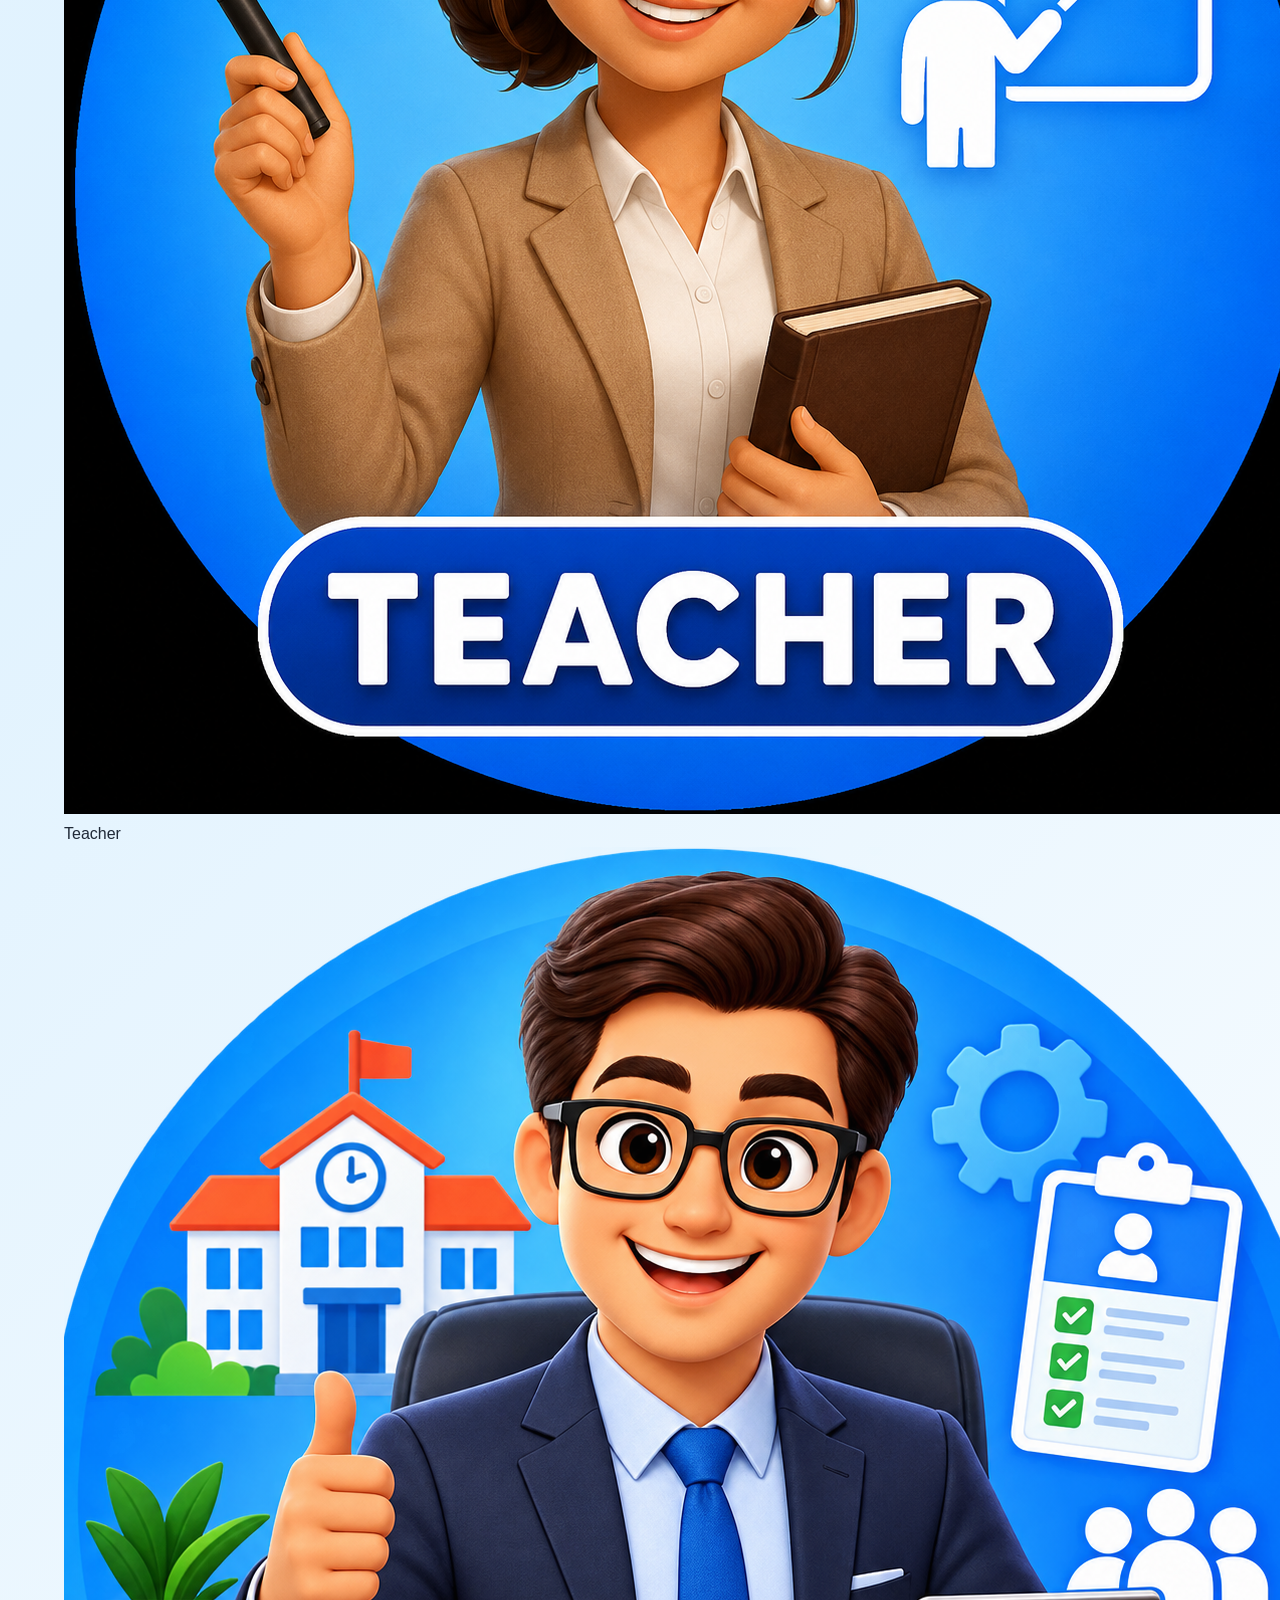
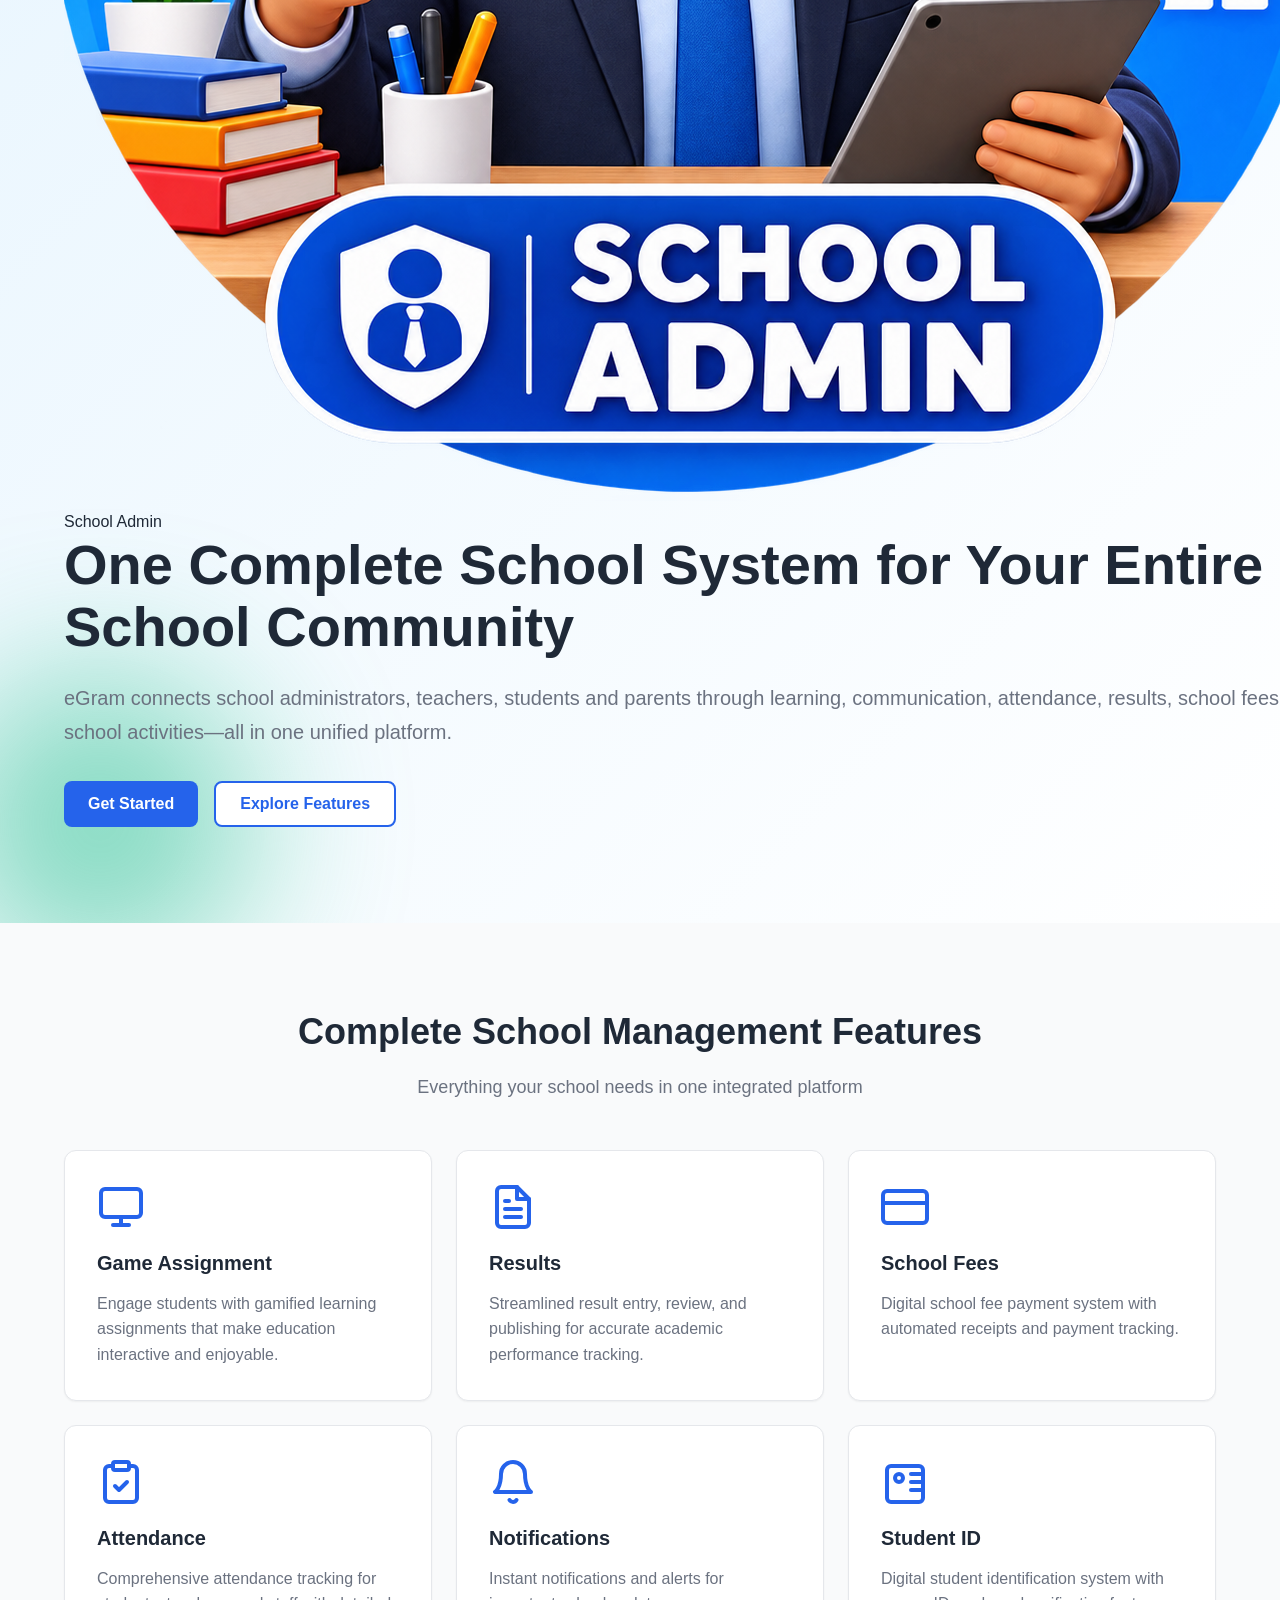
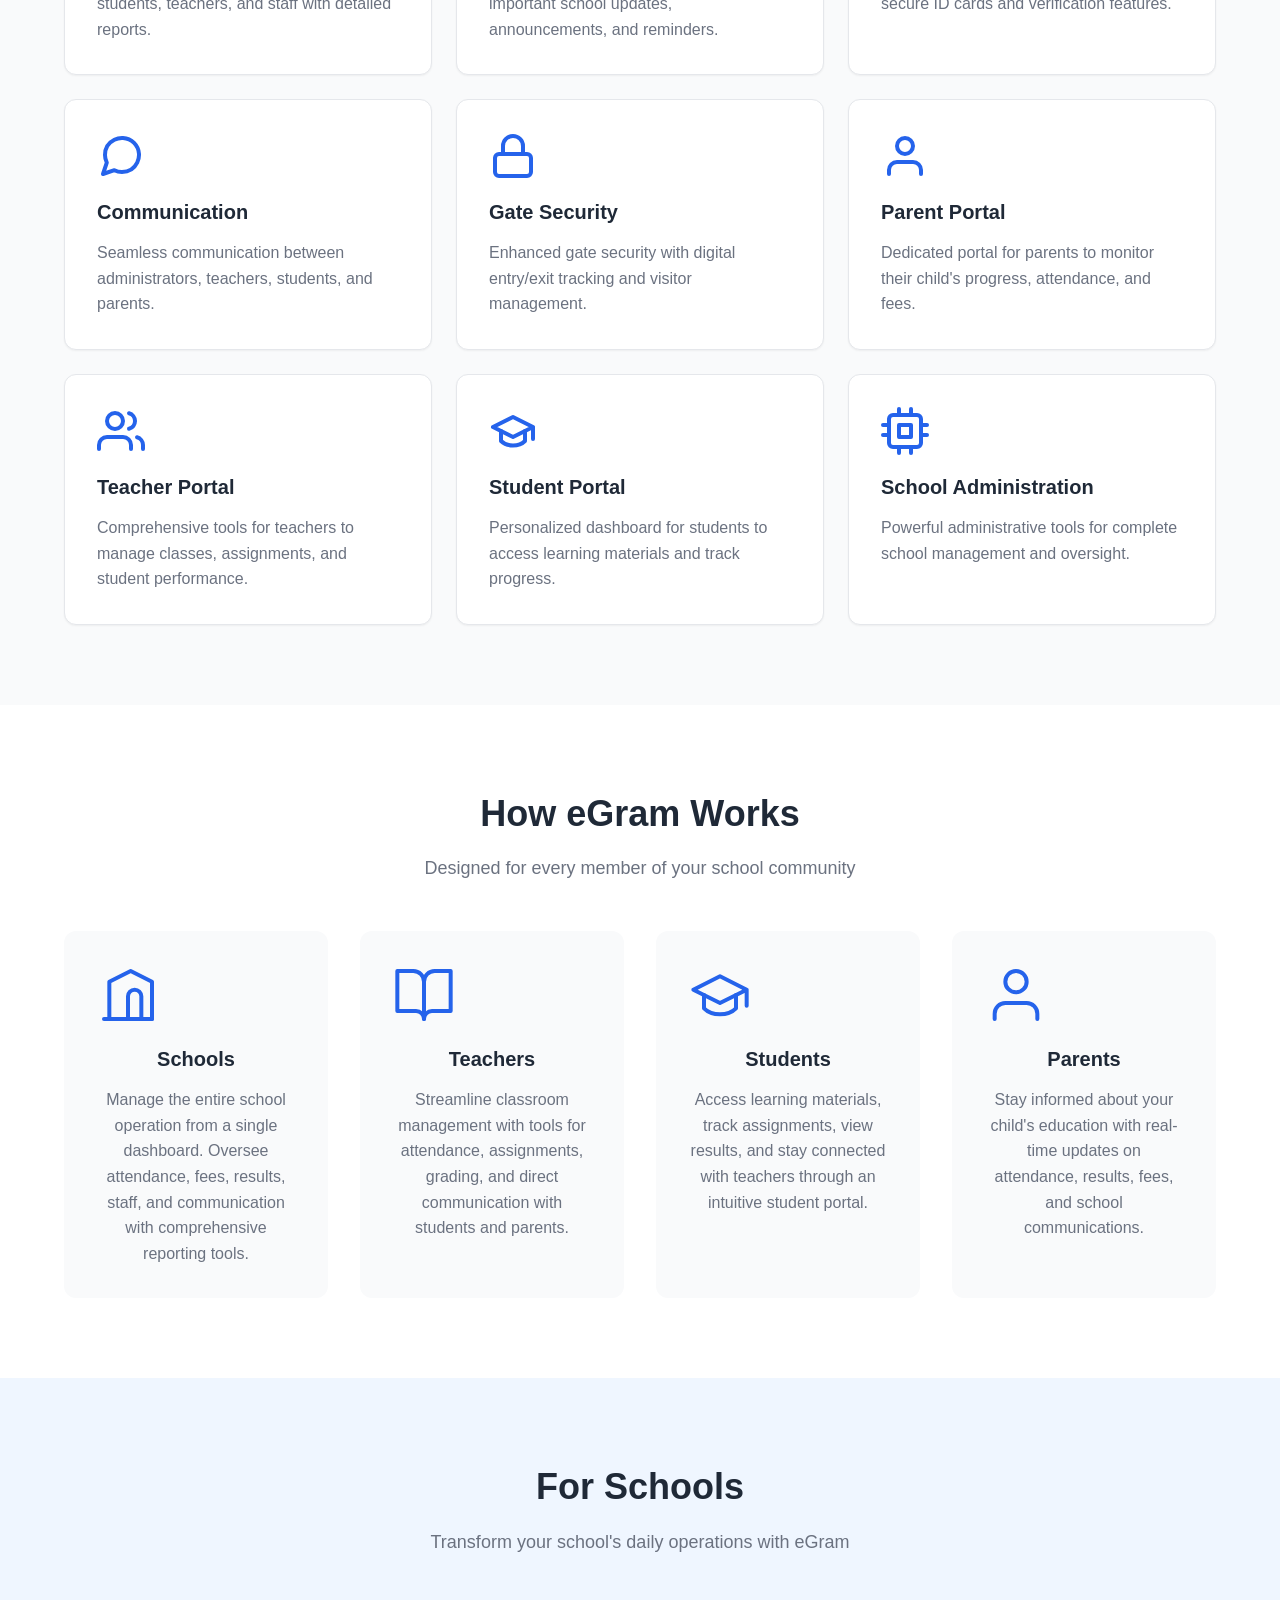
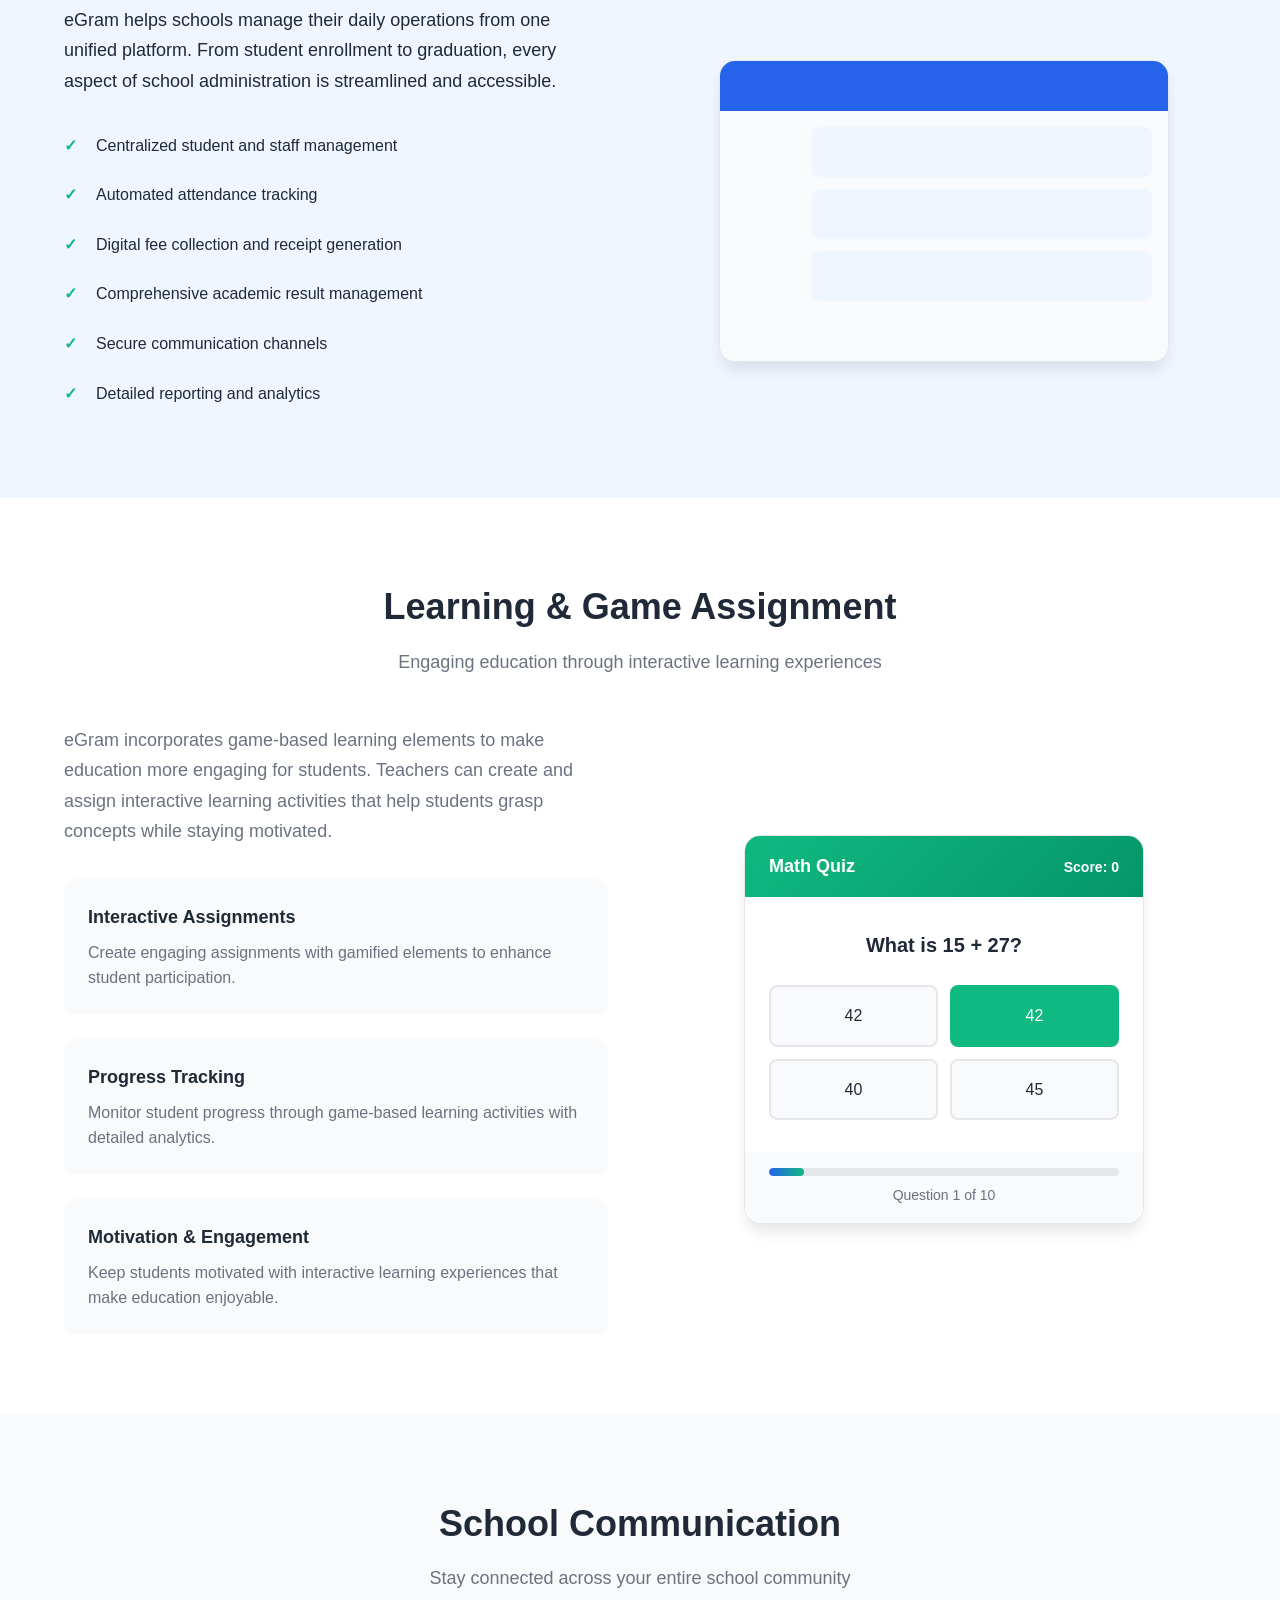
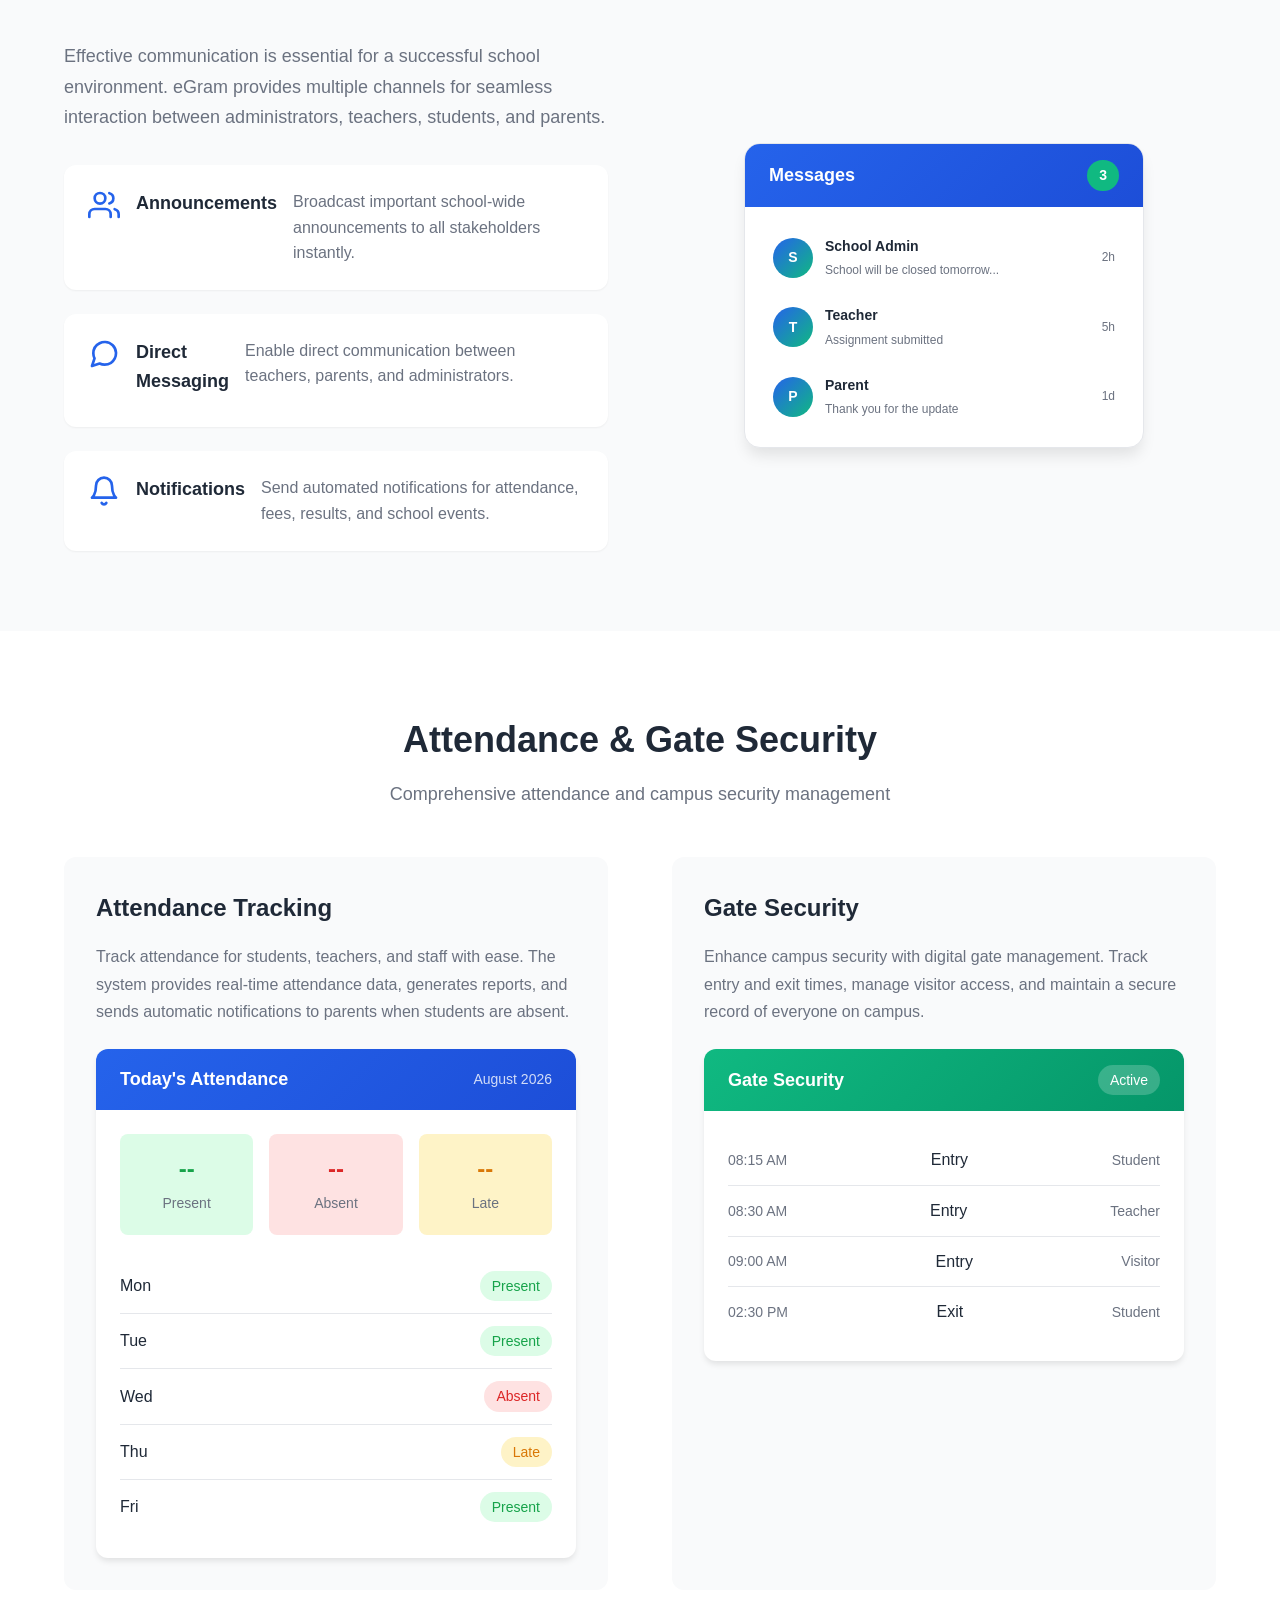
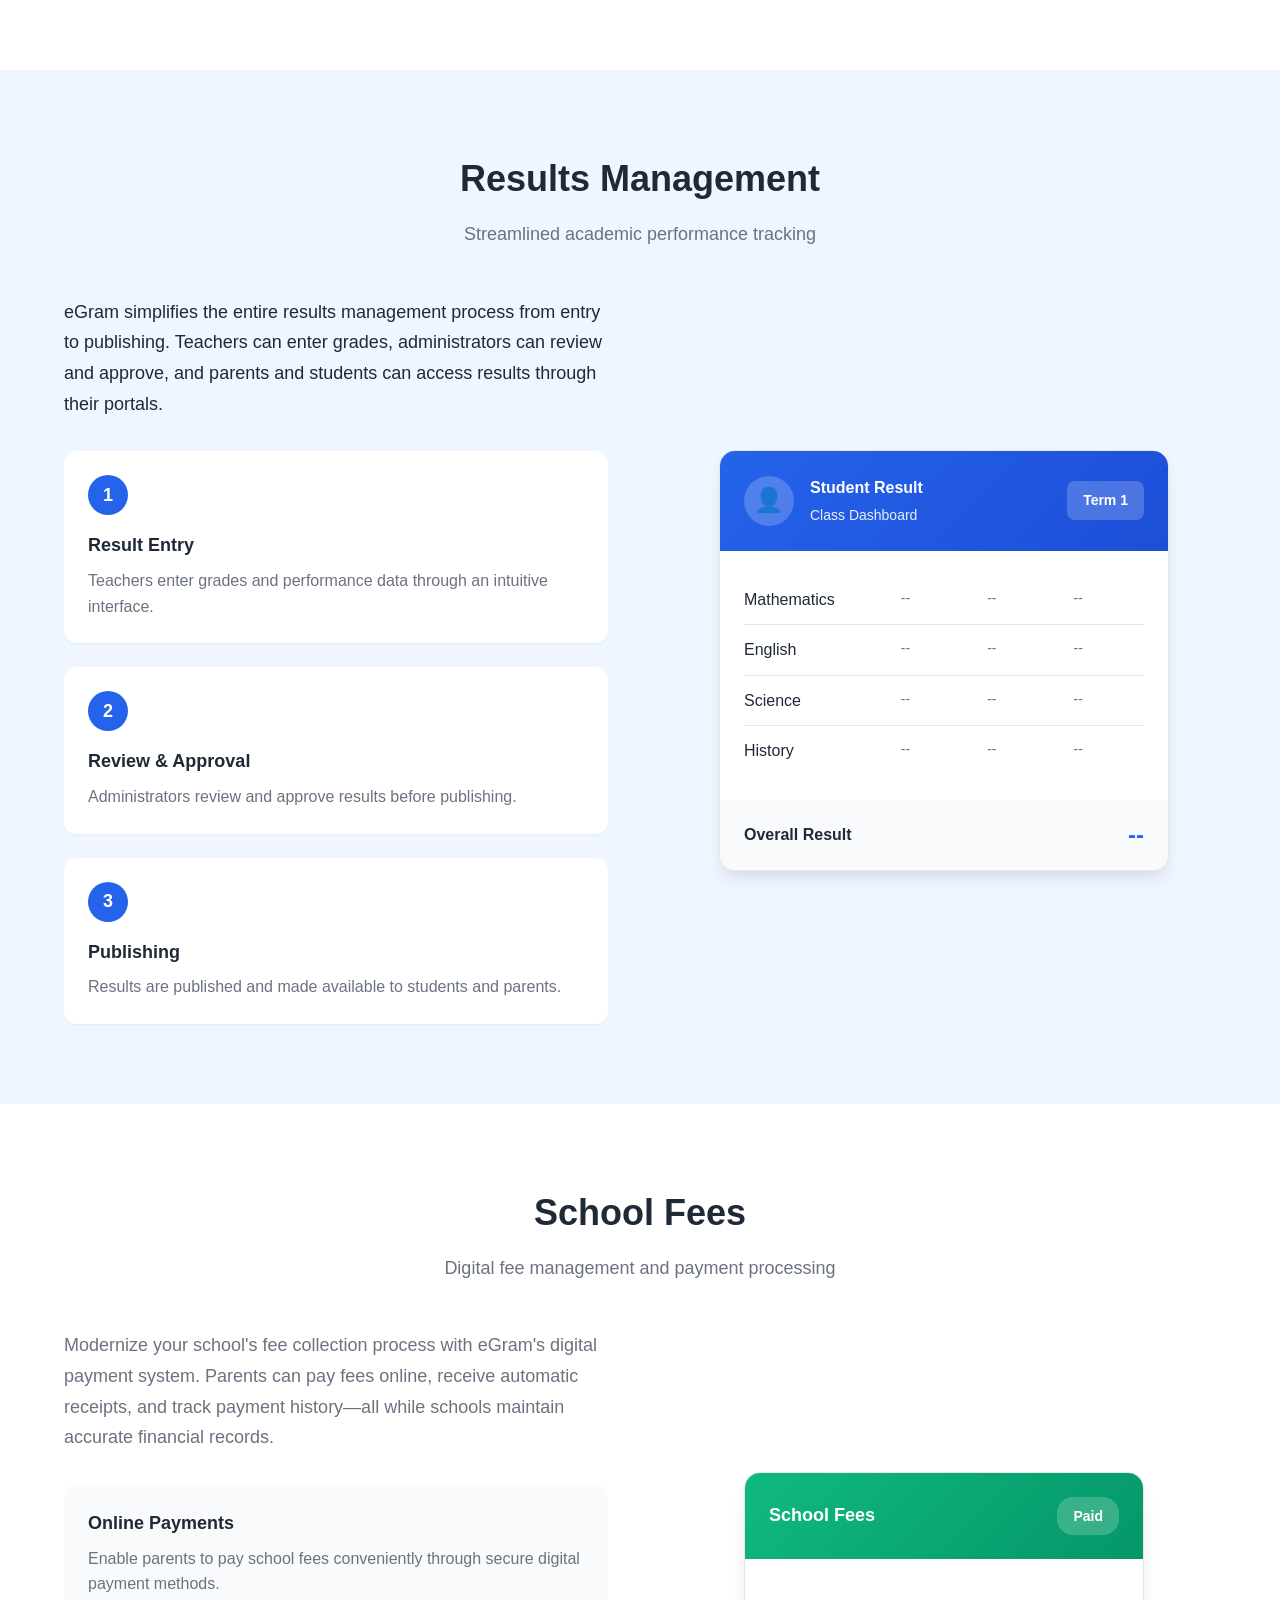
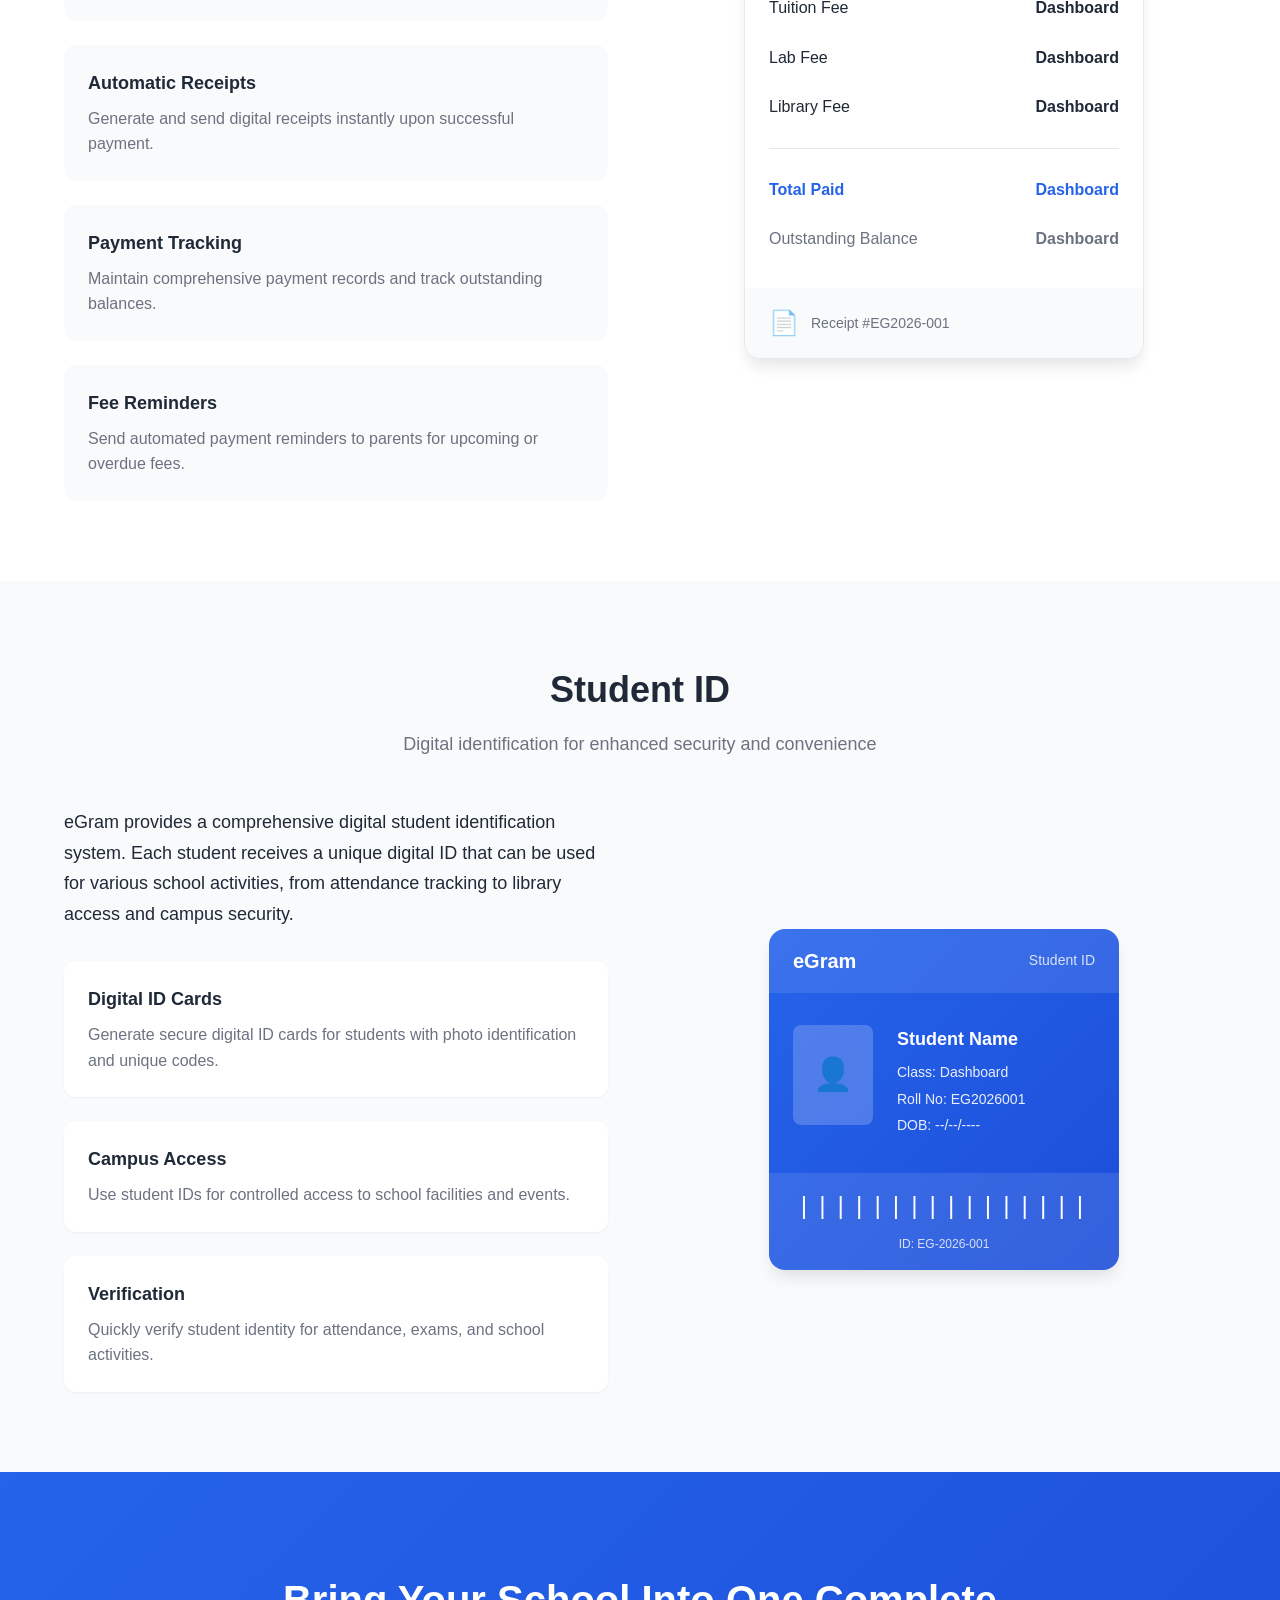
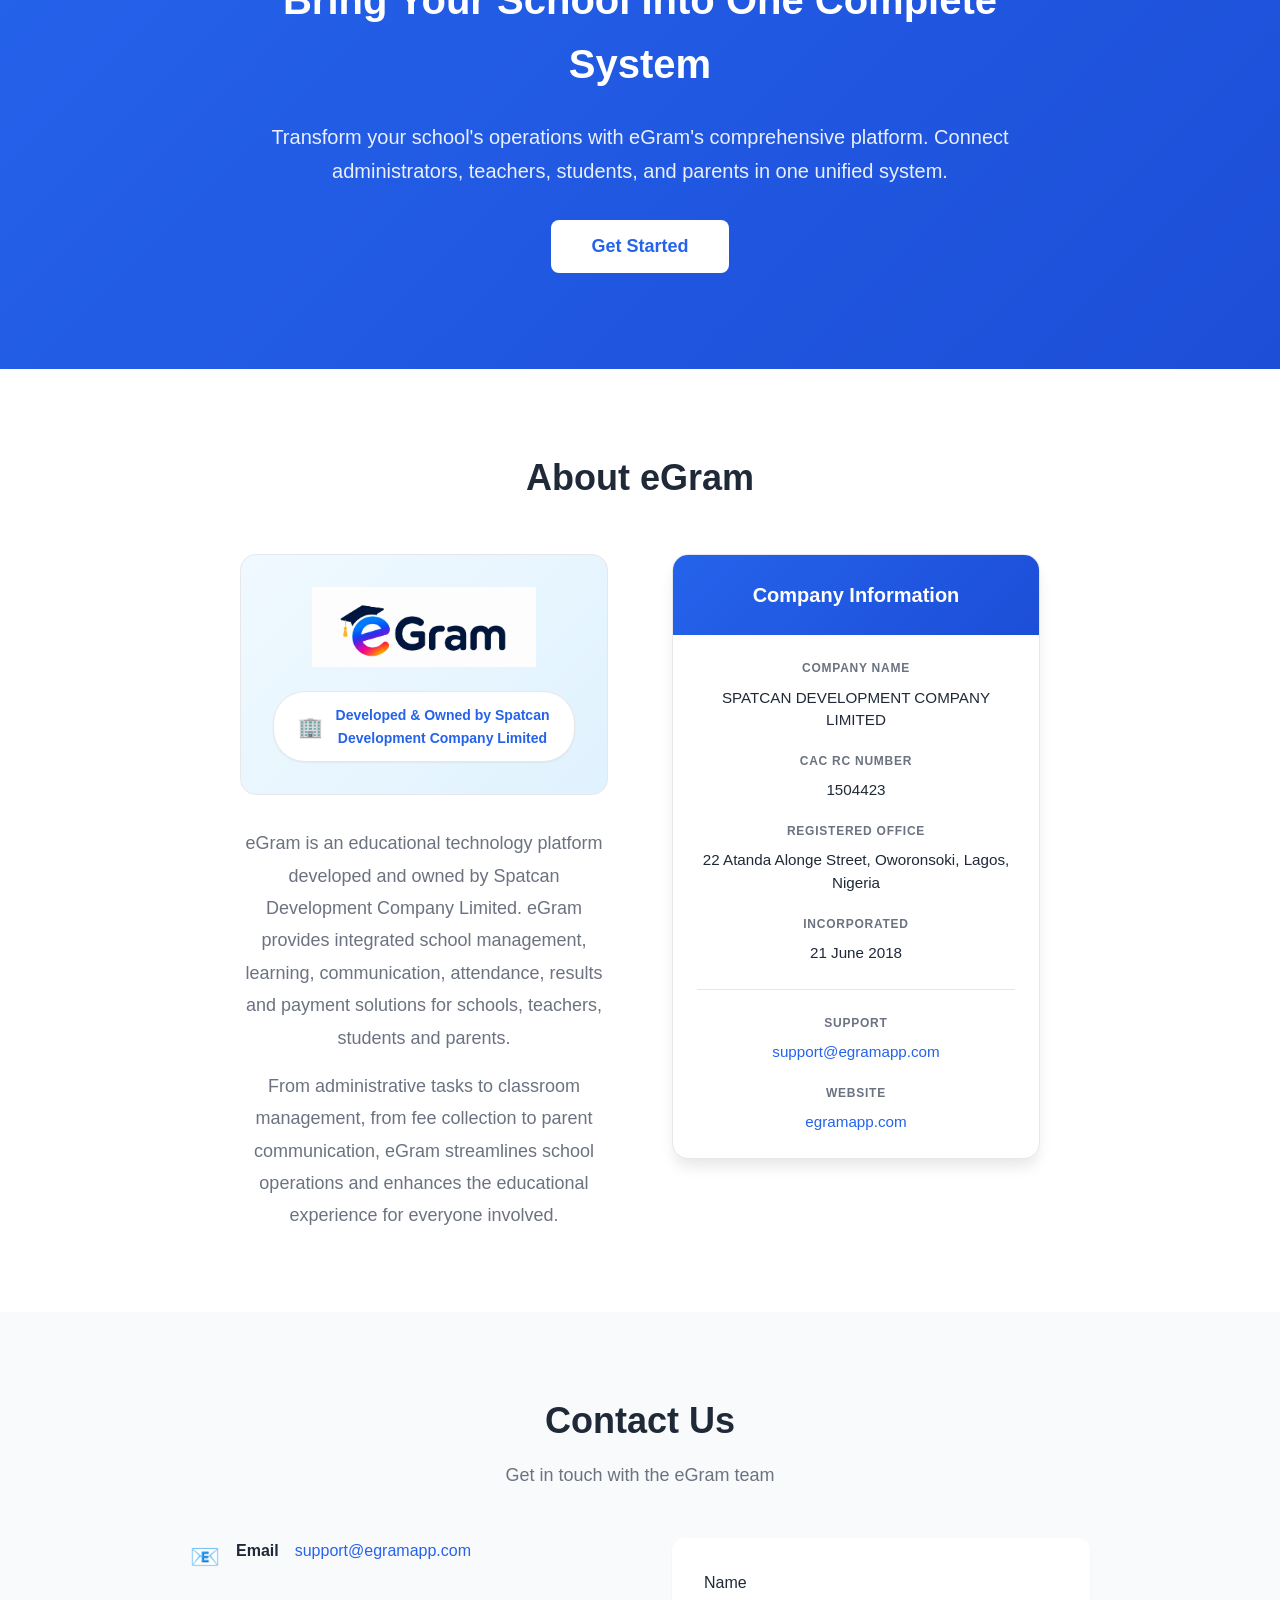
==== commit 0e7eed45: "Add portal icons for Parent Student Teacher and School Admin" ====
--- a/index.html
+++ b/index.html
@@ -51,27 +51,27 @@
             <div class="hero-content">
                 <div class="hero-text">
 
-     <div class="portal-strip">
+     <div class="portal-row">
   <div class="portal-item">
-    <img src="images/parent.png" alt="Parent">
+    <img src="images/icons/parent1.png" alt="Parent">
     <span>Parent</span>
   </div>
 
   <div class="portal-item">
-    <img src="images/student.png" alt="Student">
+    <img src="images/icons/student2.png" alt="Student">
     <span>Student</span>
   </div>
 
   <div class="portal-item">
-    <img src="images/teacher.png" alt="Teacher">
+    <img src="images/icons/teacher3.png" alt="Teacher">
     <span>Teacher</span>
   </div>
 
   <div class="portal-item">
-    <img src="images/admin.png" alt="School Admin">
+    <img src="images/icons/admin4.png" alt="School Admin">
     <span>School Admin</span>
   </div>
-</div>  
+</div>
 
 
   
--- a/styles.css
+++ b/styles.css
@@ -2321,34 +2321,33 @@
   }
 
 
-
-.portal-strip{
+.portal-row{
   display:flex;
   justify-content:center;
-  gap:38px;
-  margin-bottom:28px;
+  align-items:center;
+  gap:36px;
+  margin:0 0 28px;
   flex-wrap:wrap;
 }
 
 .portal-item{
-  text-align:center;
+  display:flex;
+  align-items:center;
+  gap:10px;
+  font-size:18px;
+  font-weight:800;
+  color:#1E40AF;
+}
+
+.portal-item:nth-child(even){
+  color:#0EA5E9;
 }
 
 .portal-item img{
-  width:72px;
-  height:72px;
+  width:34px;
+  height:34px;
   border-radius:50%;
   object-fit:cover;
-  border:3px solid #2563eb;
-  box-shadow:0 8px 18px rgba(37,99,235,.18);
-}
-
-.portal-item span{
-  display:block;
-  margin-top:10px;
-  font-size:18px;
-  font-weight:800;
-  color:#0f172a;
 }
 
 }
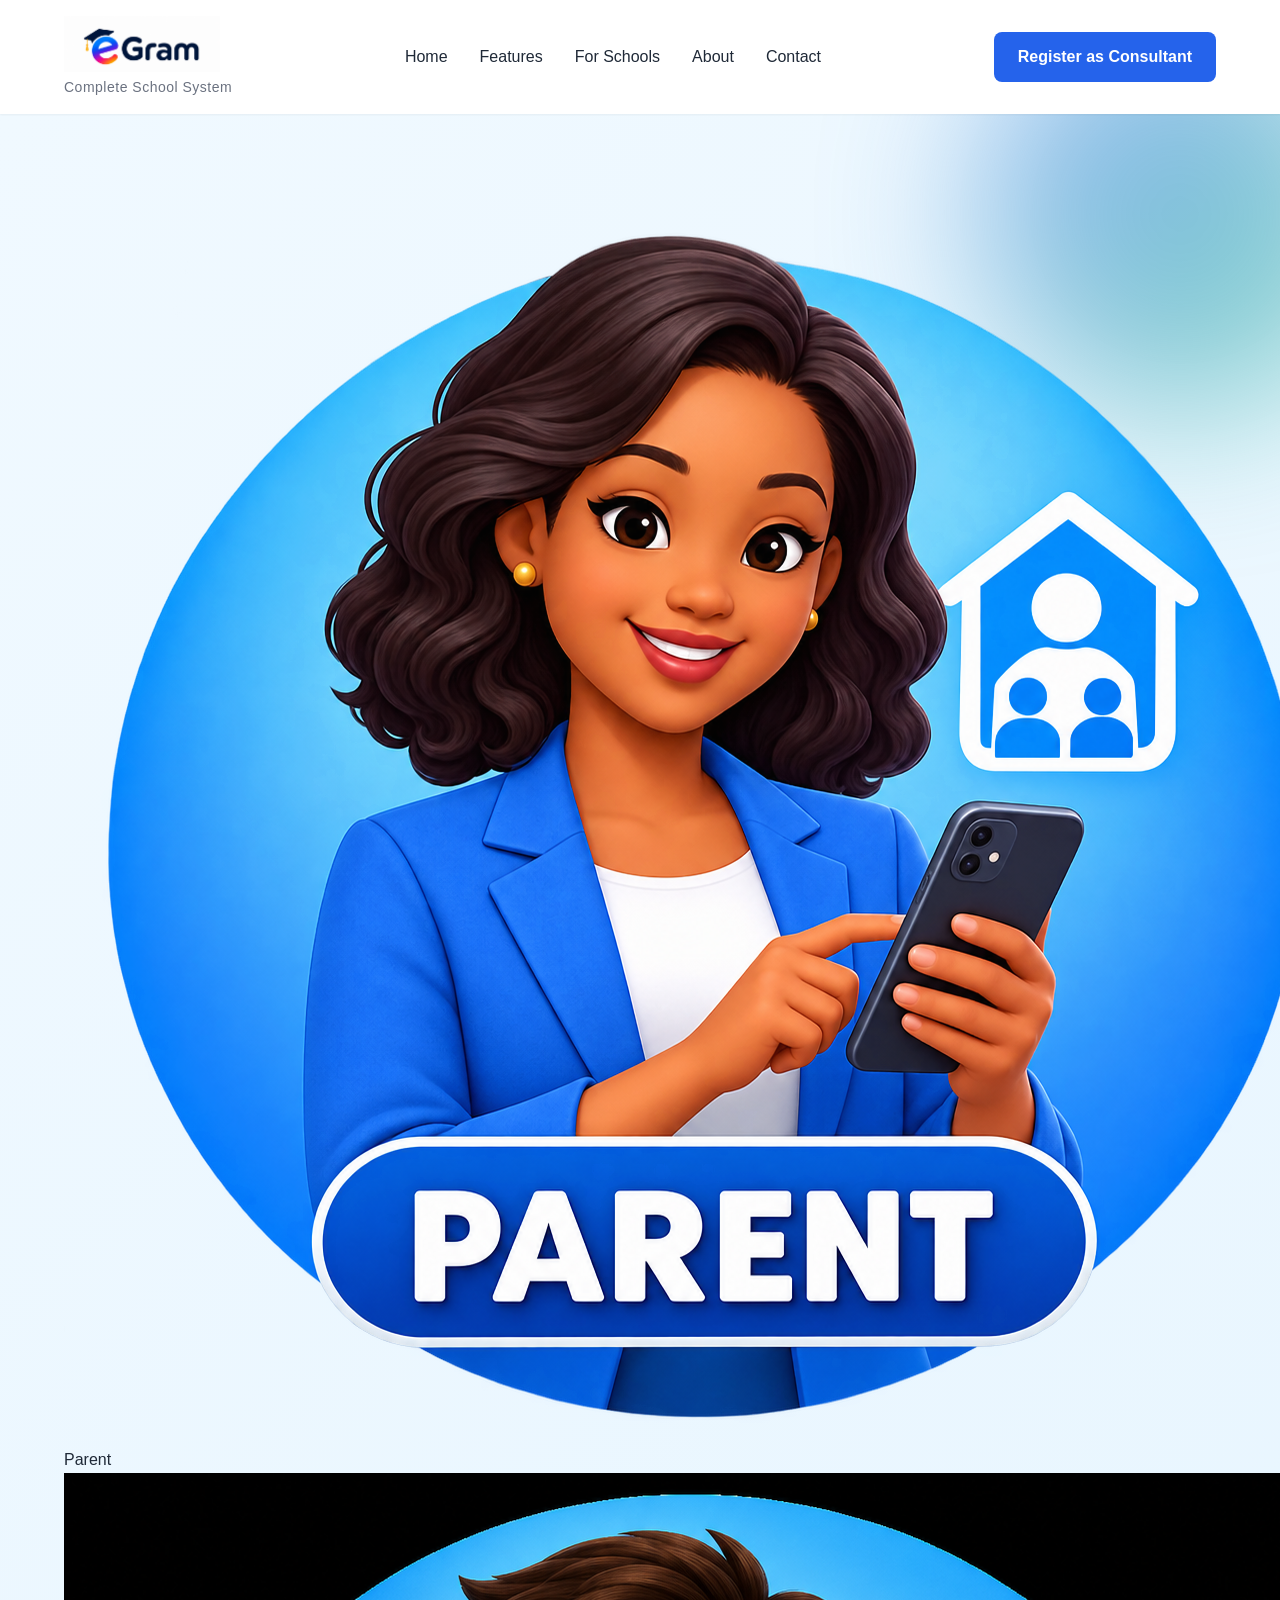
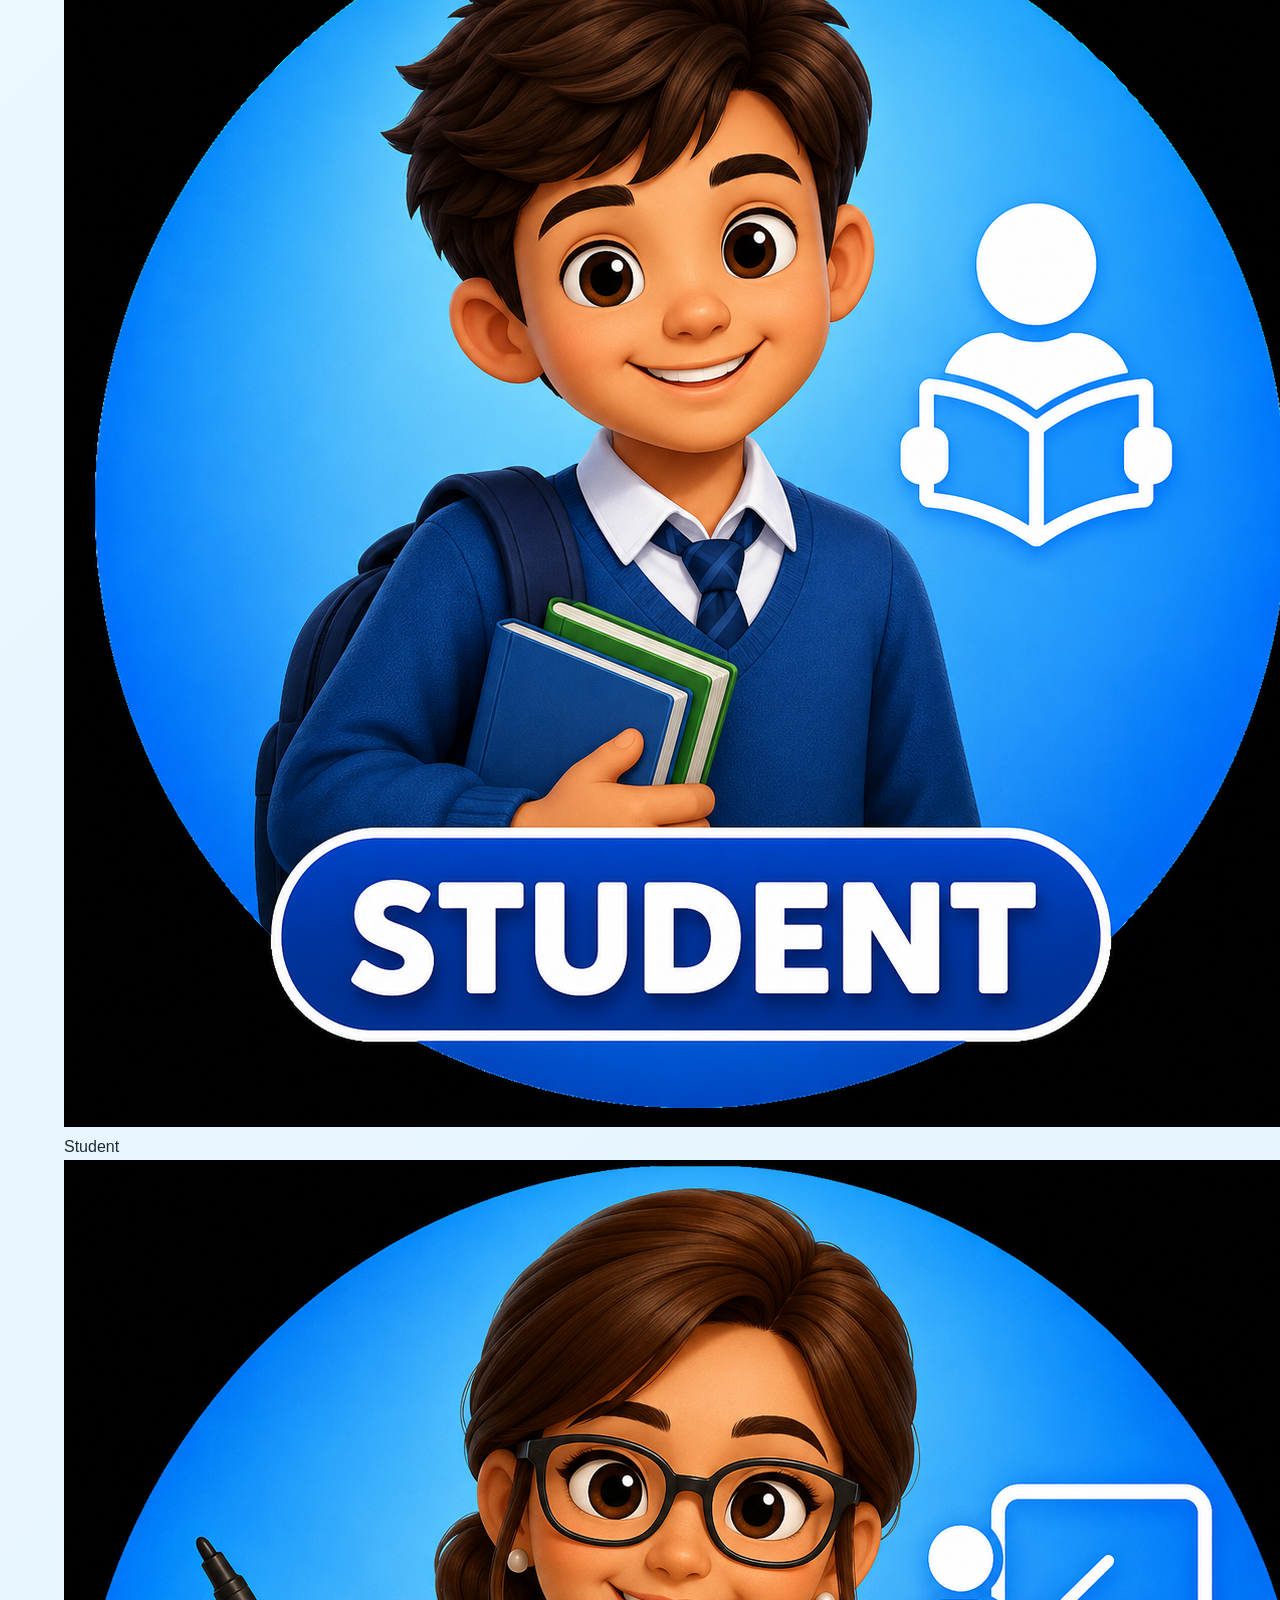
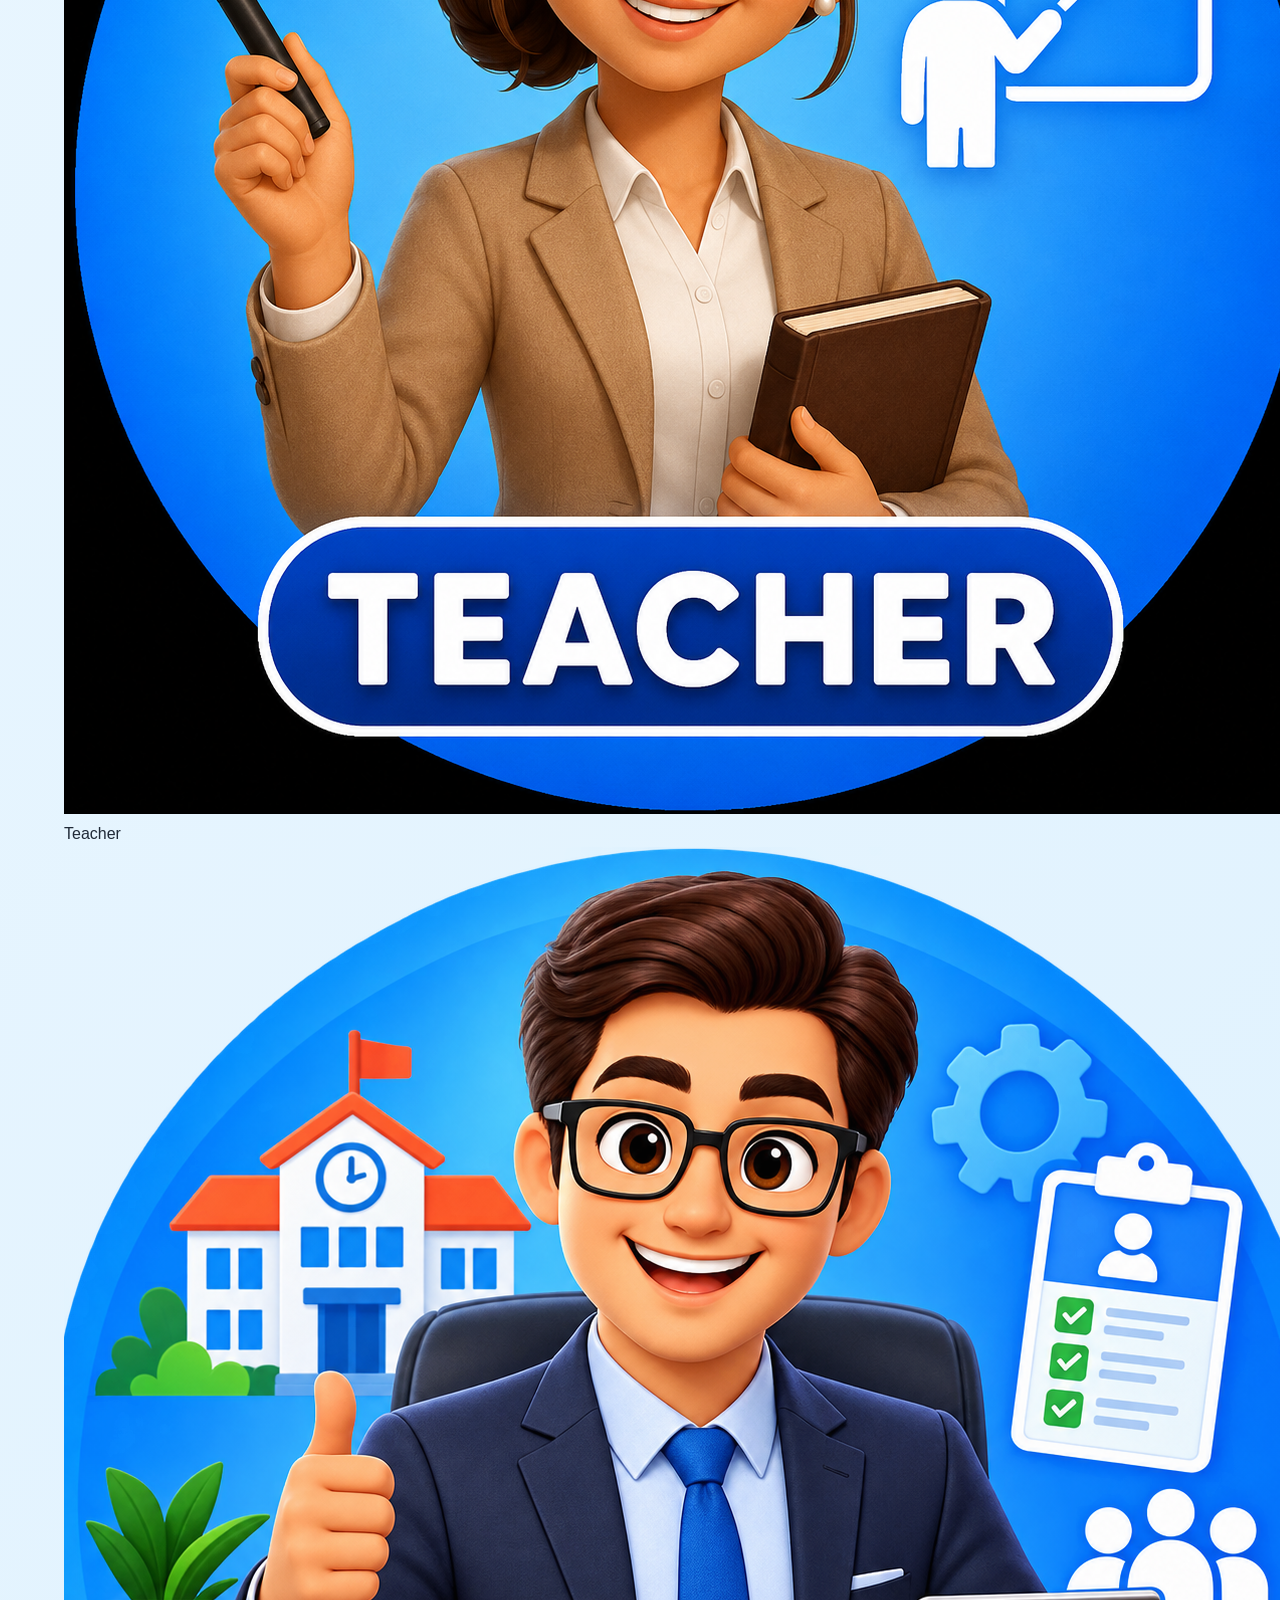
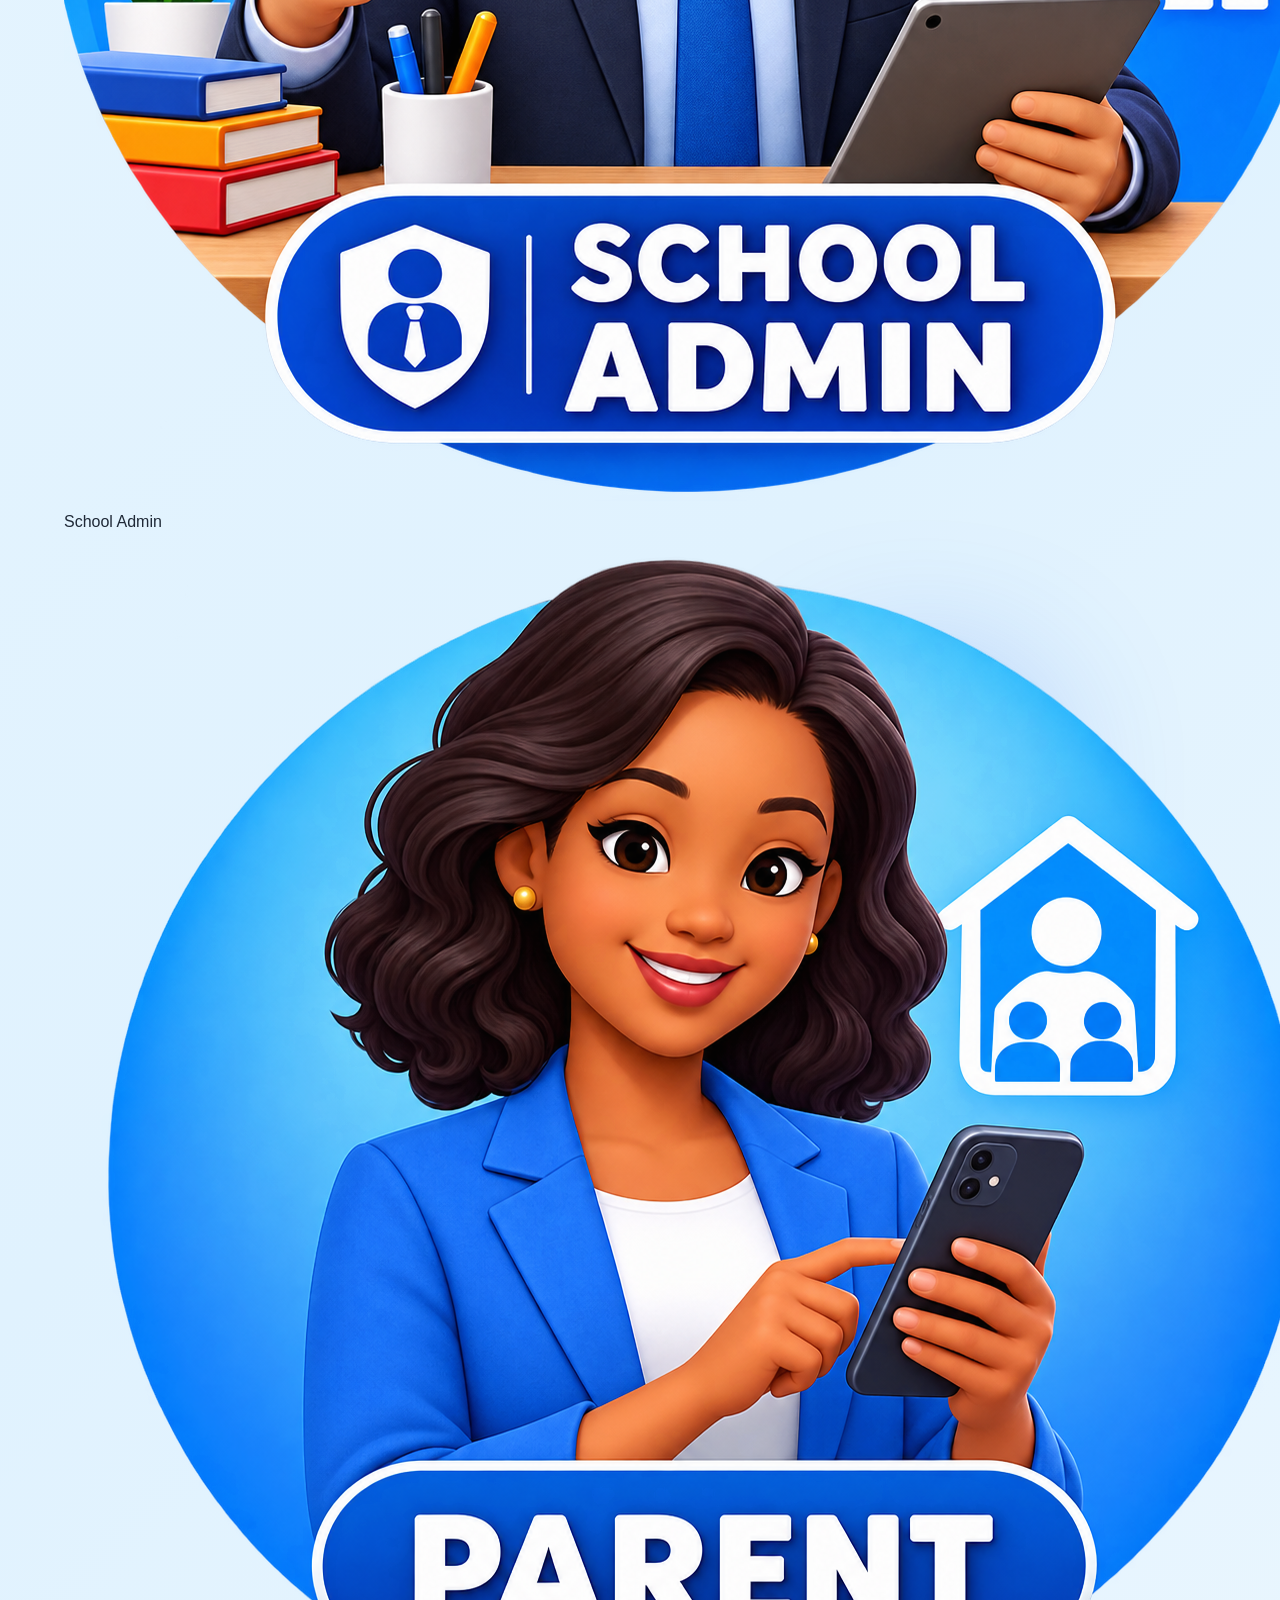
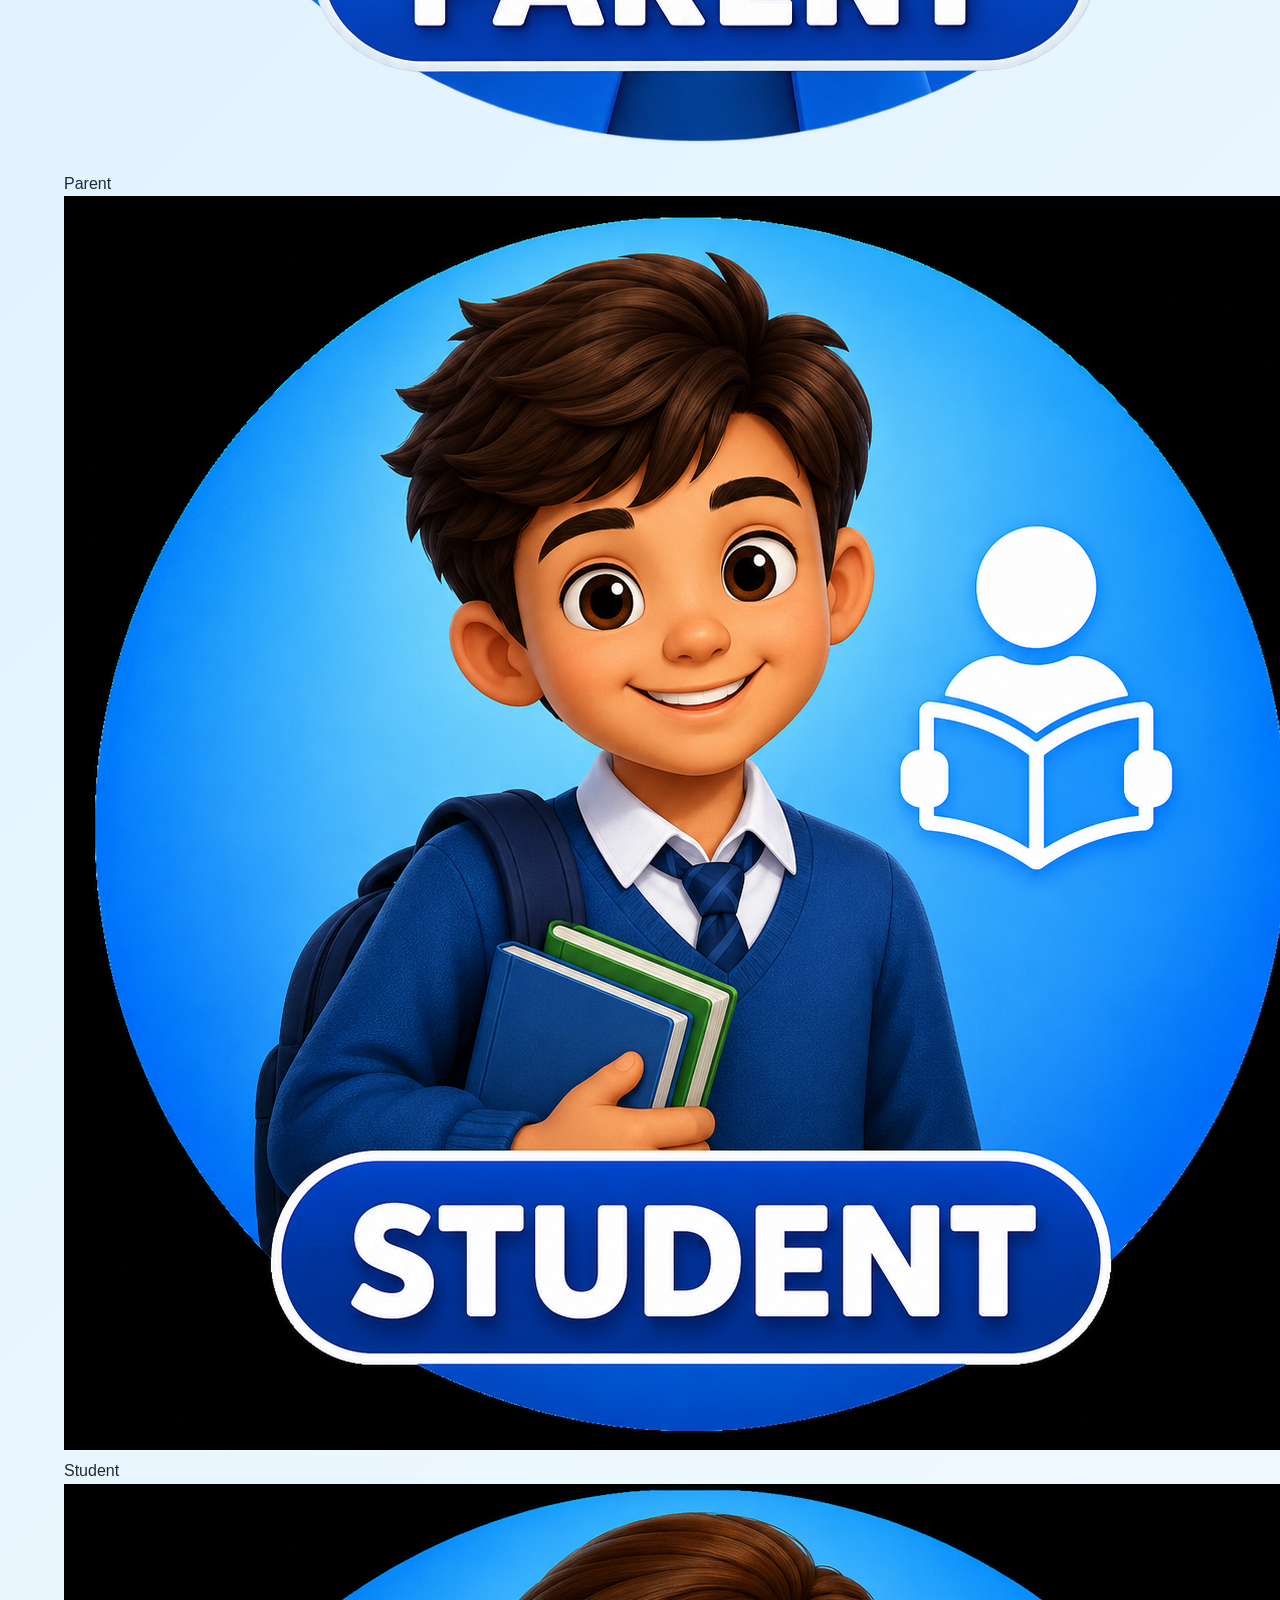
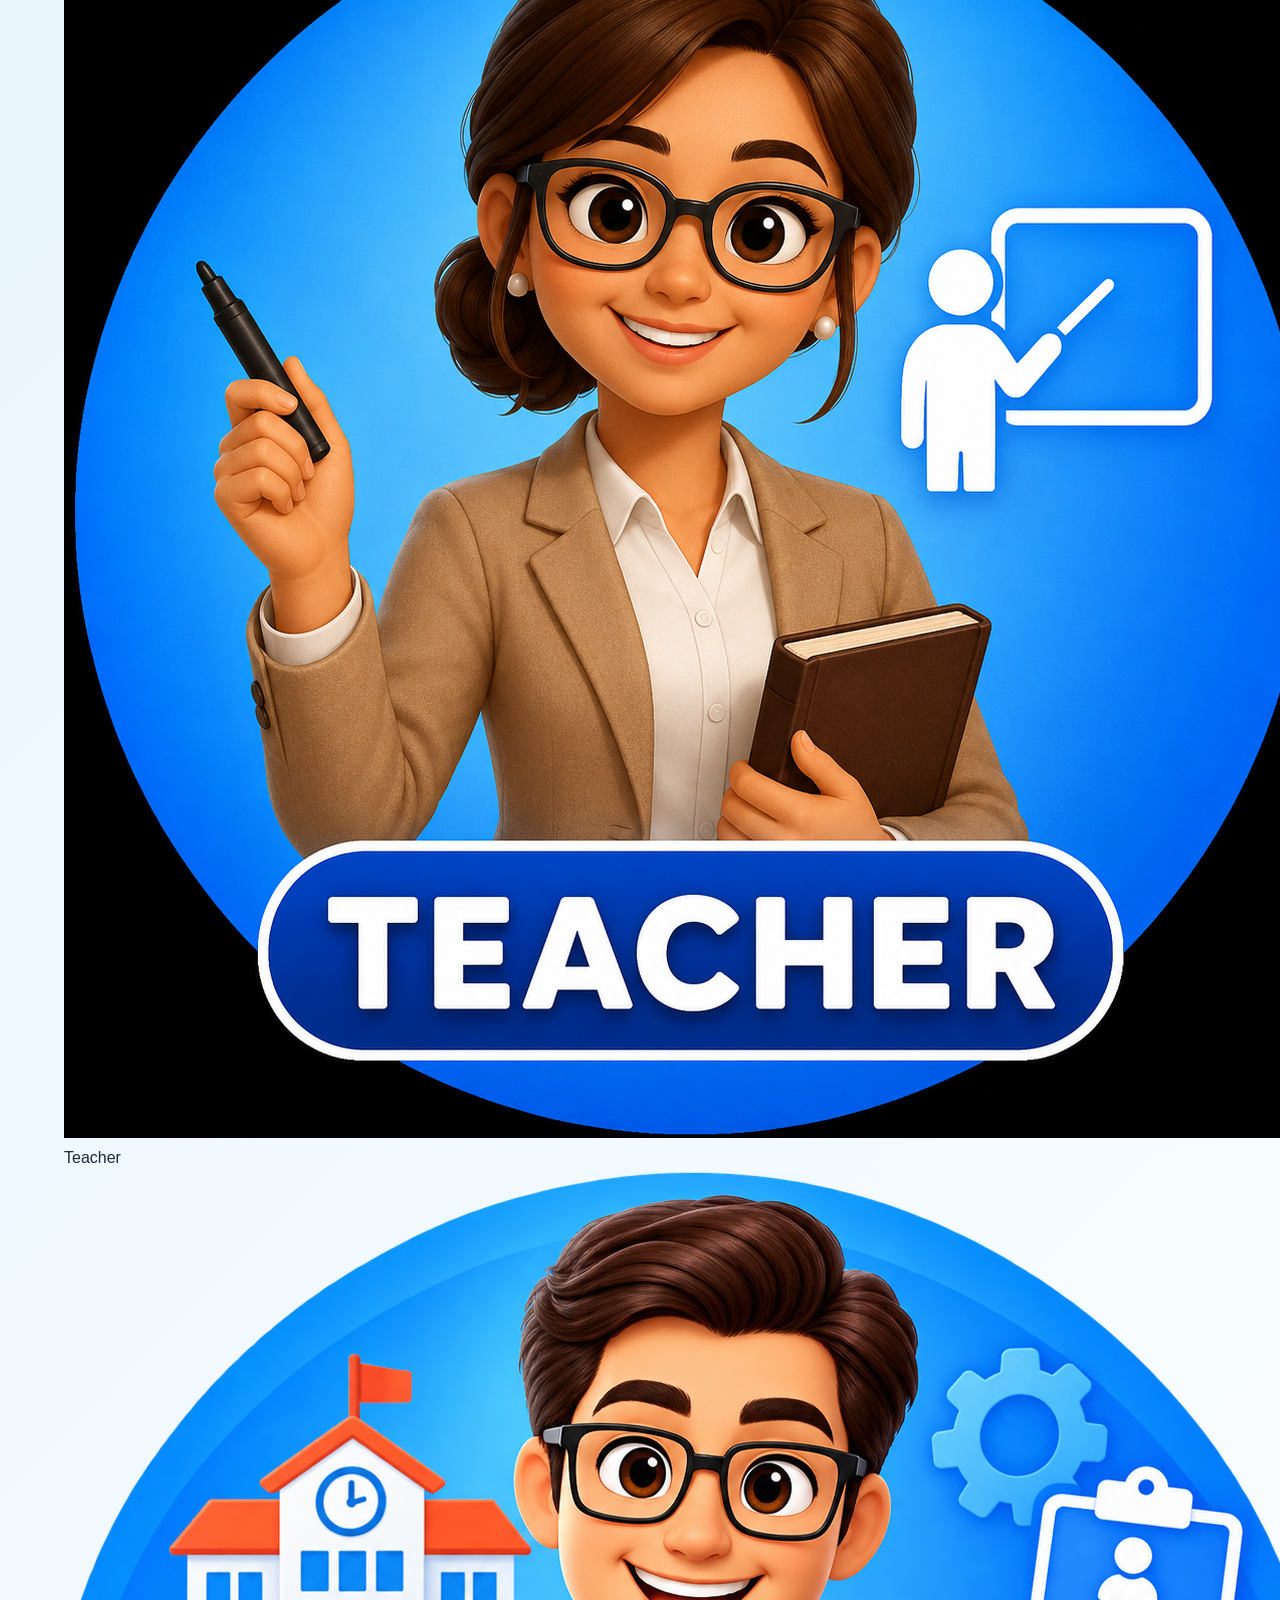
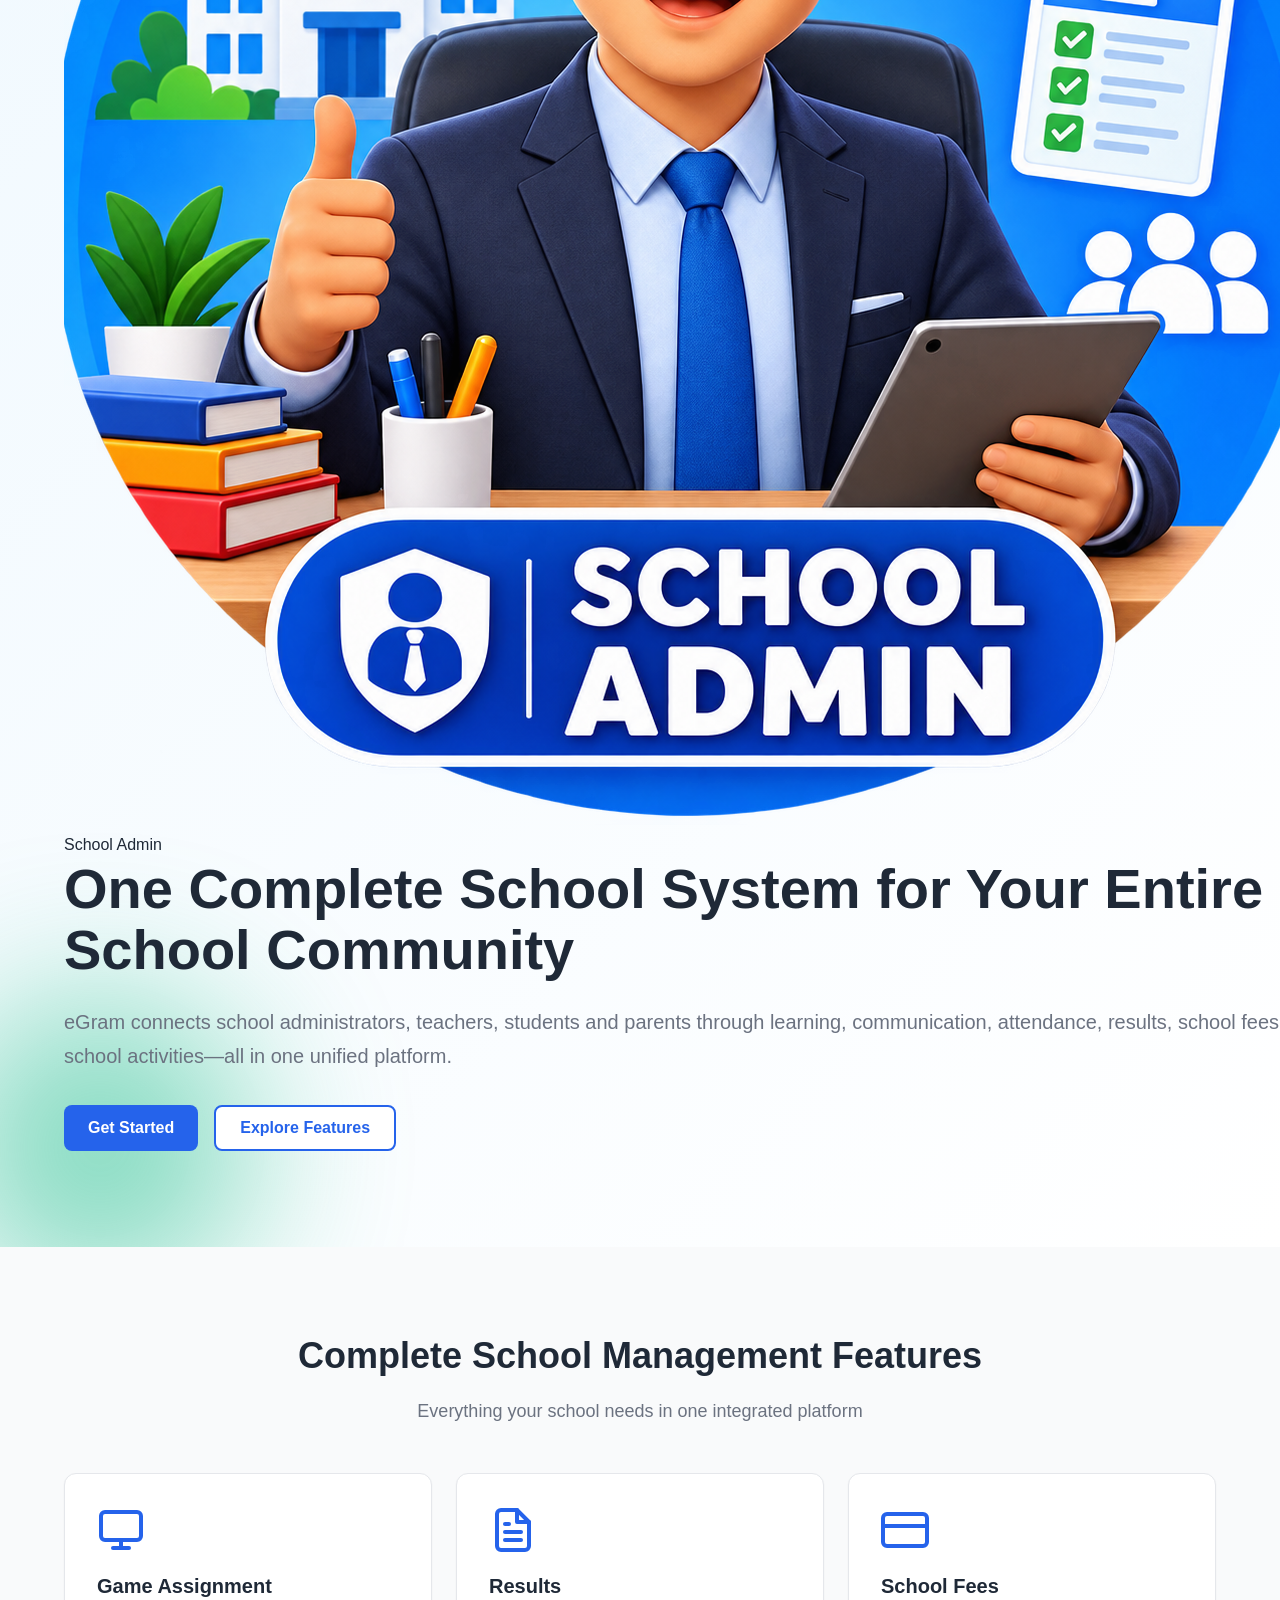
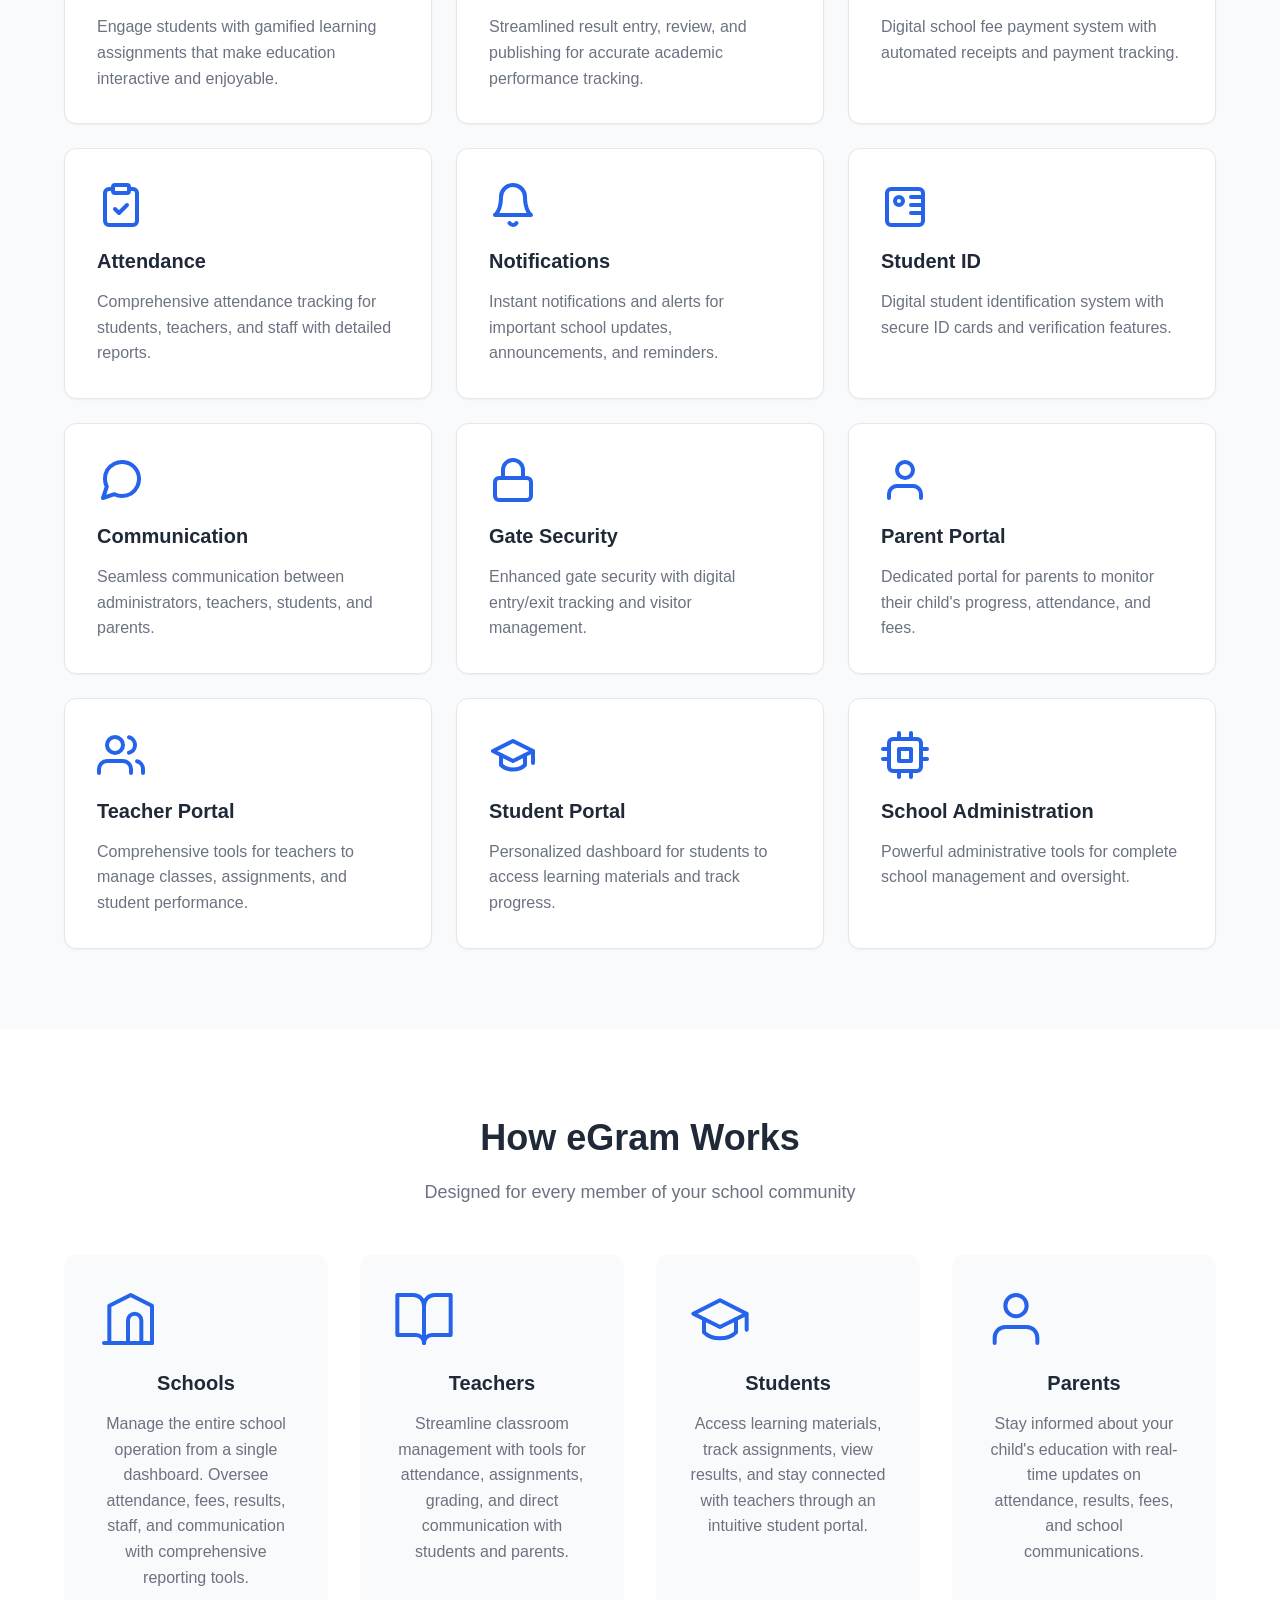
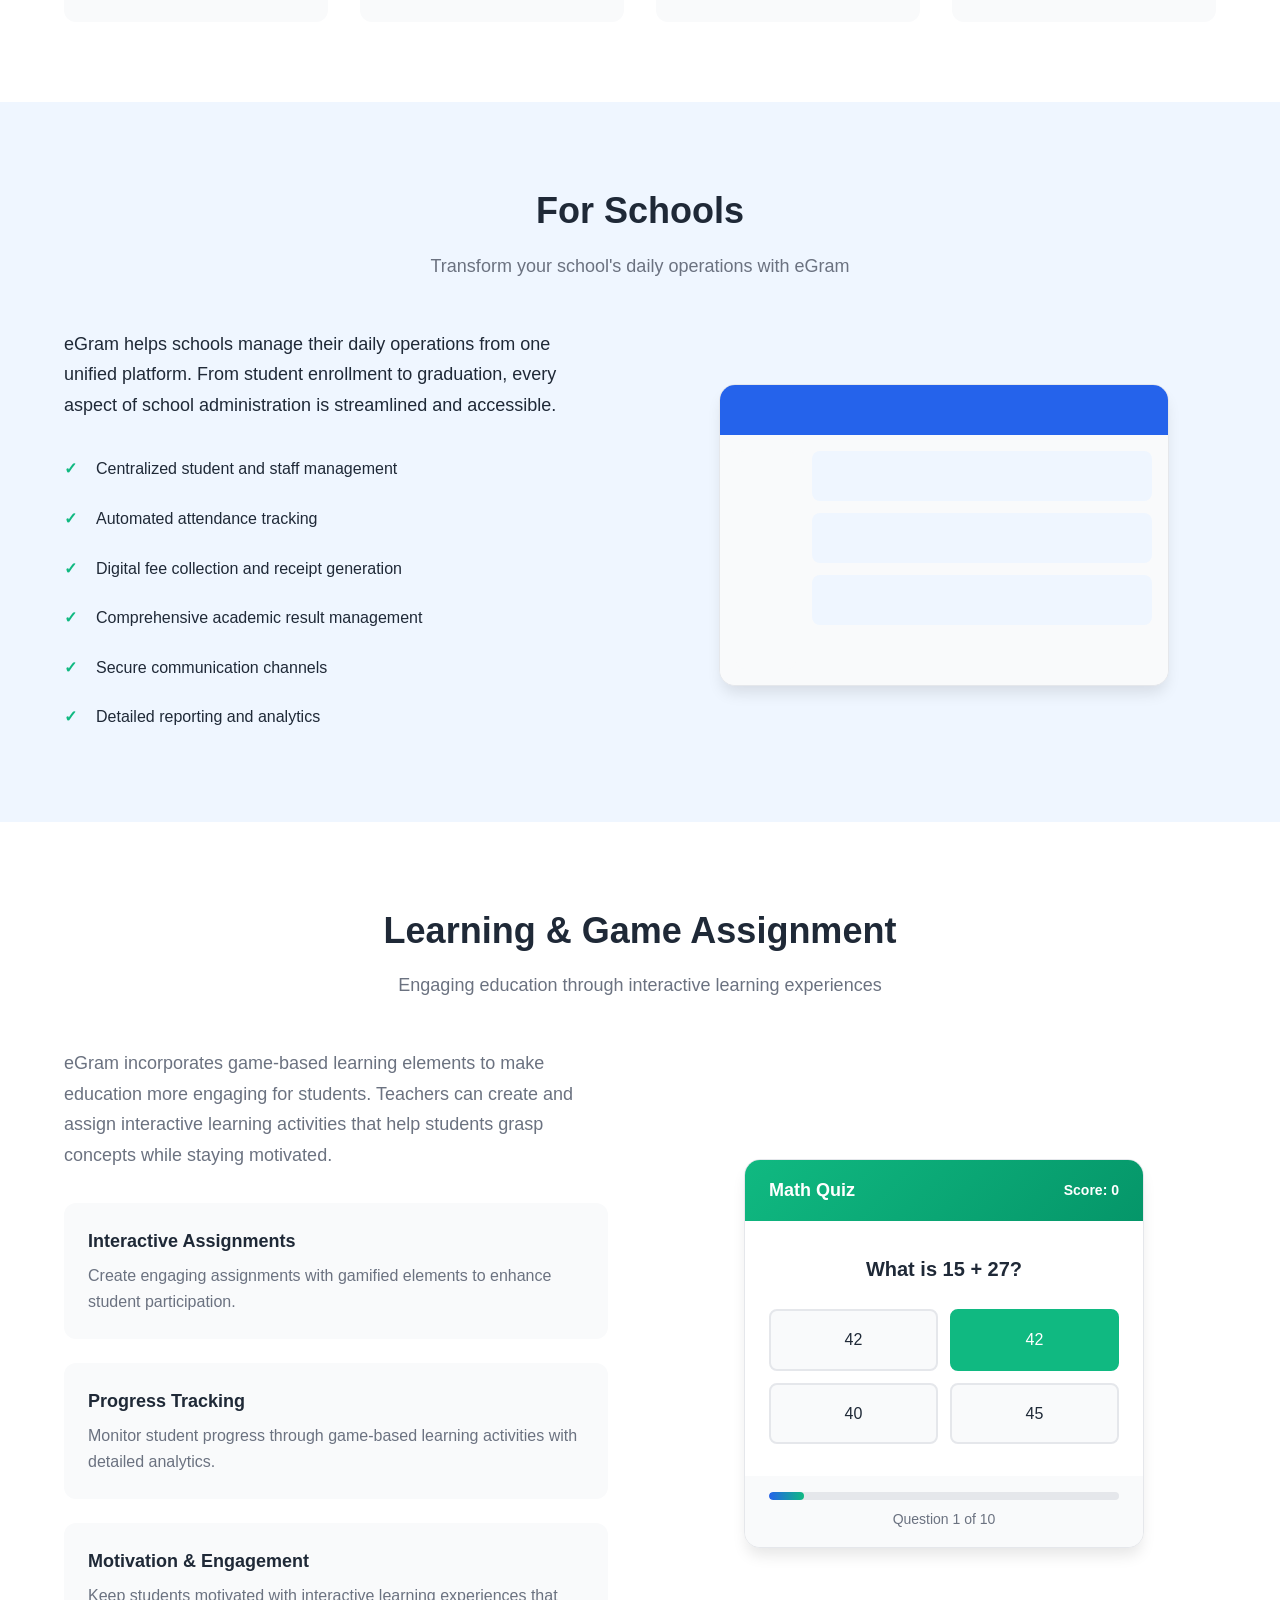
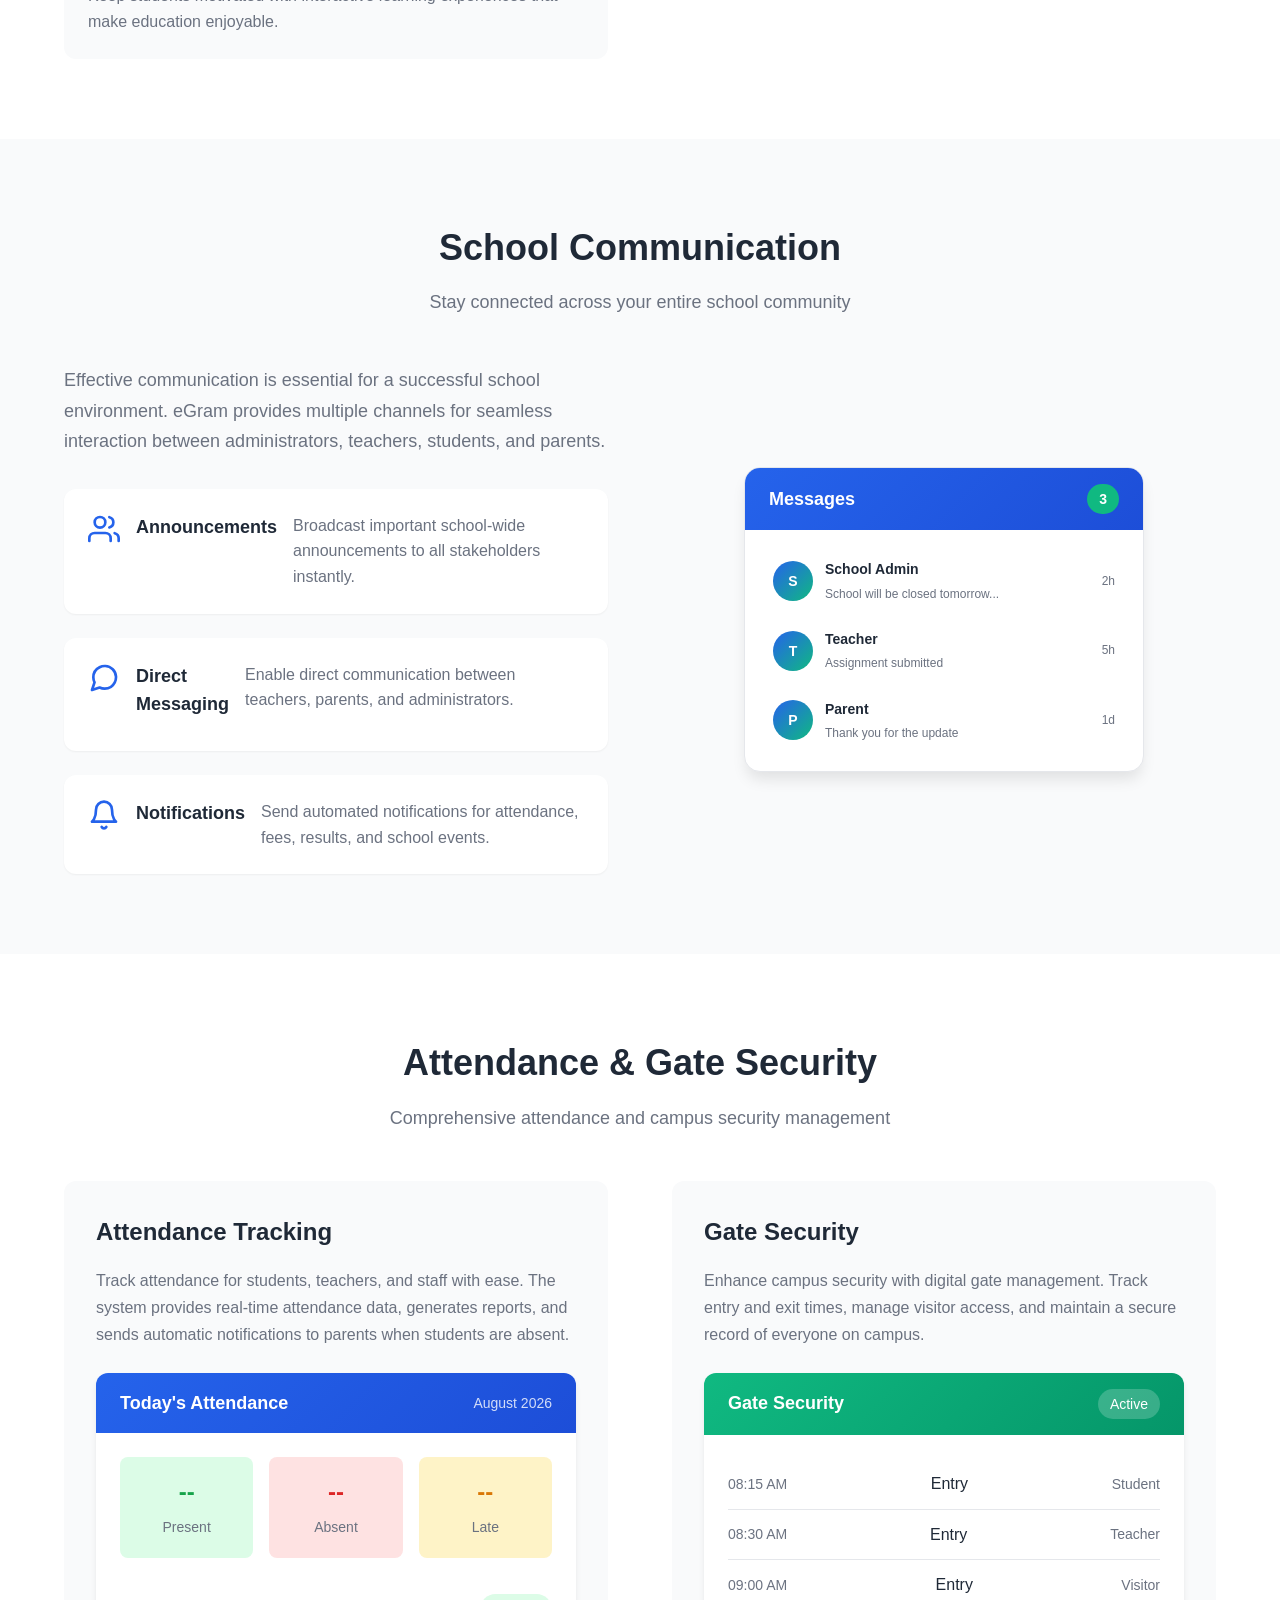
==== commit 5bedb5d5: "Fix hero portal icons layout and size" ====
--- a/index.html
+++ b/index.html
@@ -51,25 +51,17 @@
             <div class="hero-content">
                 <div class="hero-text">
 
-     <div class="portal-row">
-  <div class="portal-item">
-    <img src="images/icons/parent1.png" alt="Parent">
-    <span>Parent</span>
-  </div>
-
-  <div class="portal-item">
-    <img src="images/icons/student2.png" alt="Student">
-    <span>Student</span>
-  </div>
-
-  <div class="portal-item">
-    <img src="images/icons/teacher3.png" alt="Teacher">
-    <span>Teacher</span>
-  </div>
-
-  <div class="portal-item">
-    <img src="images/icons/admin4.png" alt="School Admin">
-    <span>School Admin</span>
+  <div class="portal-marquee">
+  <div class="portal-track">
+    <div class="portal-item"><img src="images/icons/parent1.png"><span>Parent</span></div>
+    <div class="portal-item"><img src="images/icons/student2.png"><span>Student</span></div>
+    <div class="portal-item"><img src="images/icons/teacher3.png"><span>Teacher</span></div>
+    <div class="portal-item"><img src="images/icons/admin4.png"><span>School Admin</span></div>
+
+    <div class="portal-item"><img src="images/icons/parent1.png"><span>Parent</span></div>
+    <div class="portal-item"><img src="images/icons/student2.png"><span>Student</span></div>
+    <div class="portal-item"><img src="images/icons/teacher3.png"><span>Teacher</span></div>
+    <div class="portal-item"><img src="images/icons/admin4.png"><span>School Admin</span></div>
   </div>
 </div>
 
--- a/styles.css
+++ b/styles.css
@@ -242,22 +242,15 @@
 }
 
 .hero-dashboard{
-    width: 100%;
-    max-width: 700px;
-   aspect-ratio: 16 / 9;
-    background: #fff;
-    border-radius: 20px;
-    overflow: hidden;
-    display: flex;
-    align-items: center;
-    justify-content: center;
-}
+    display:flex;
+    justify-content:center;
+    align-items:center;
+    background:transparent;
+    box-shadow:none;
+}
+
 .hero-slide{
-    width: 100%;
-    height: 100%;
-    object-fit: contain;
-    object-position: center;
-    display: block;
+    display:none;
 }
 
 .dashboard-topbar {
@@ -2330,24 +2323,65 @@
   flex-wrap:wrap;
 }
 
+
+.portal-item:nth-child(even){
+  color:#0EA5E9;
+}
+
+/* Container to force items into a single horizontal row */
+.portal-container, 
+.portals-wrapper, 
+.portal-list {
+    display: flex !important;
+    flex-direction: row !important;
+    justify-content: center !important;
+    align-items: center !important;
+    gap: 15px !important; /* Space between icons */
+    flex-wrap: nowrap !important; /* Prevents stacking onto a new line */
+}
+
+
+
+.portal-marquee{
+  width:100%;
+  overflow:hidden;
+  margin-bottom:24px;
+}
+
+.portal-track{
+  display:flex;
+  gap:32px;
+  width:max-content;
+  animation:scrollLeft 18s linear infinite;
+}
+
 .portal-item{
   display:flex;
   align-items:center;
-  gap:10px;
-  font-size:18px;
-  font-weight:800;
-  color:#1E40AF;
-}
-
-.portal-item:nth-child(even){
-  color:#0EA5E9;
+  gap:8px;
+  white-space:nowrap;
+  font-weight:600;
 }
 
 .portal-item img{
-  width:34px;
-  height:34px;
+  width:42px;
+  height:42px;
   border-radius:50%;
   object-fit:cover;
 }
 
+@keyframes scrollLeft{
+  from{transform:translateX(0);}
+  to{transform:translateX(-50%);}
+}
+
+@media (max-width:768px){
+  .portal-item img{
+    width:30px;
+    height:30px;
+  }
+}
+
+
+
 }
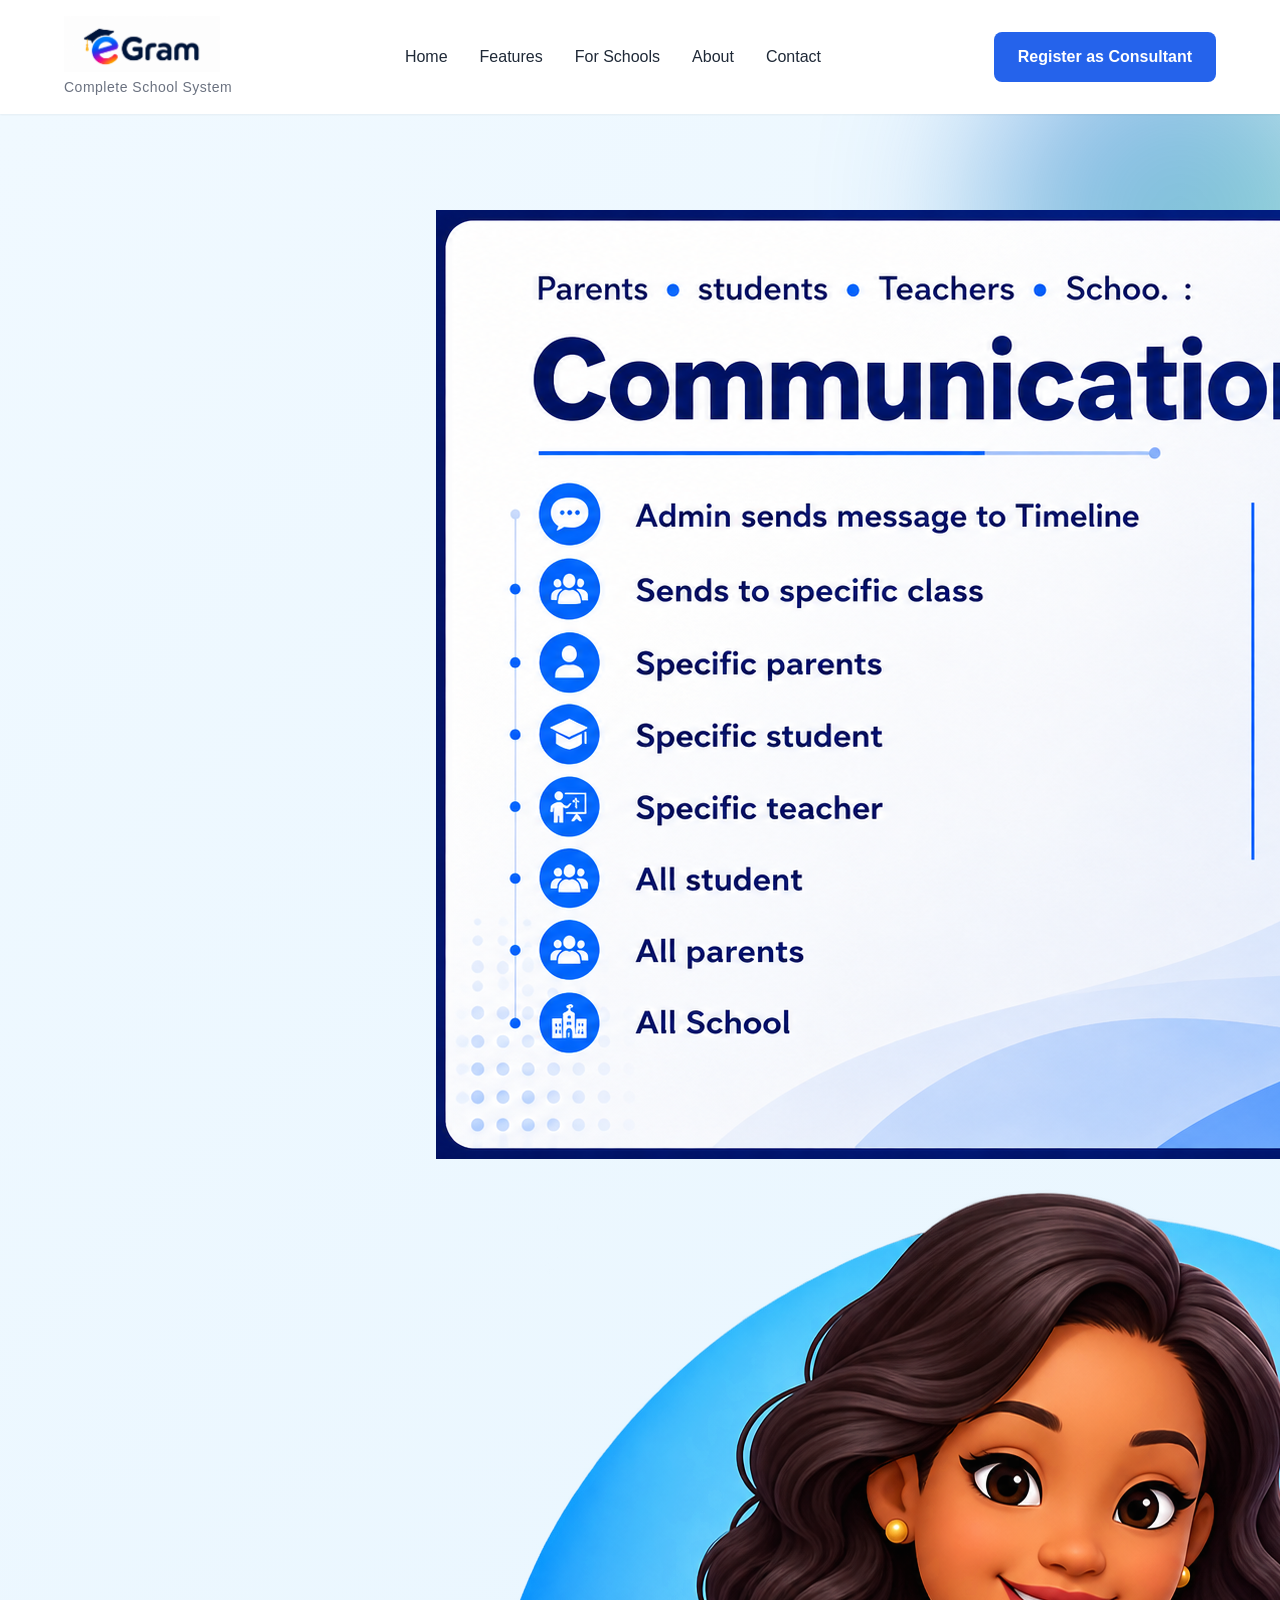
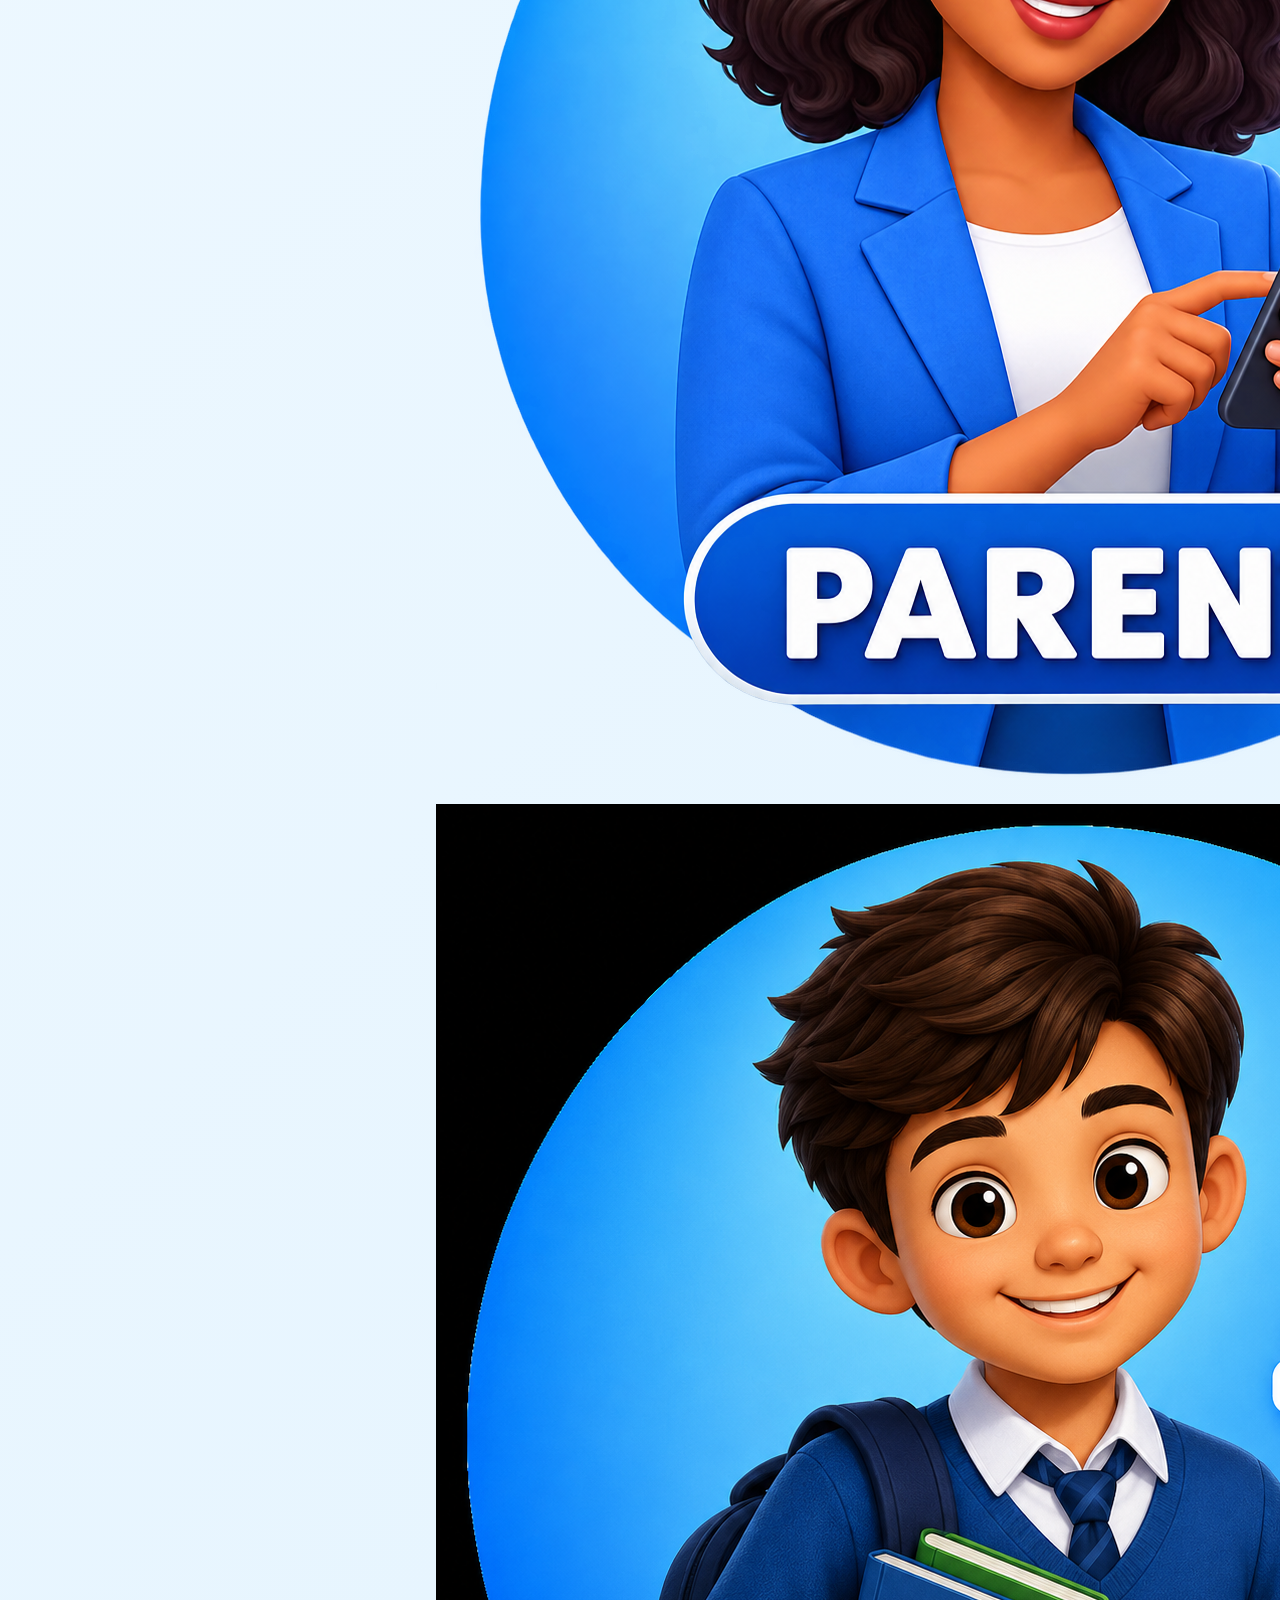
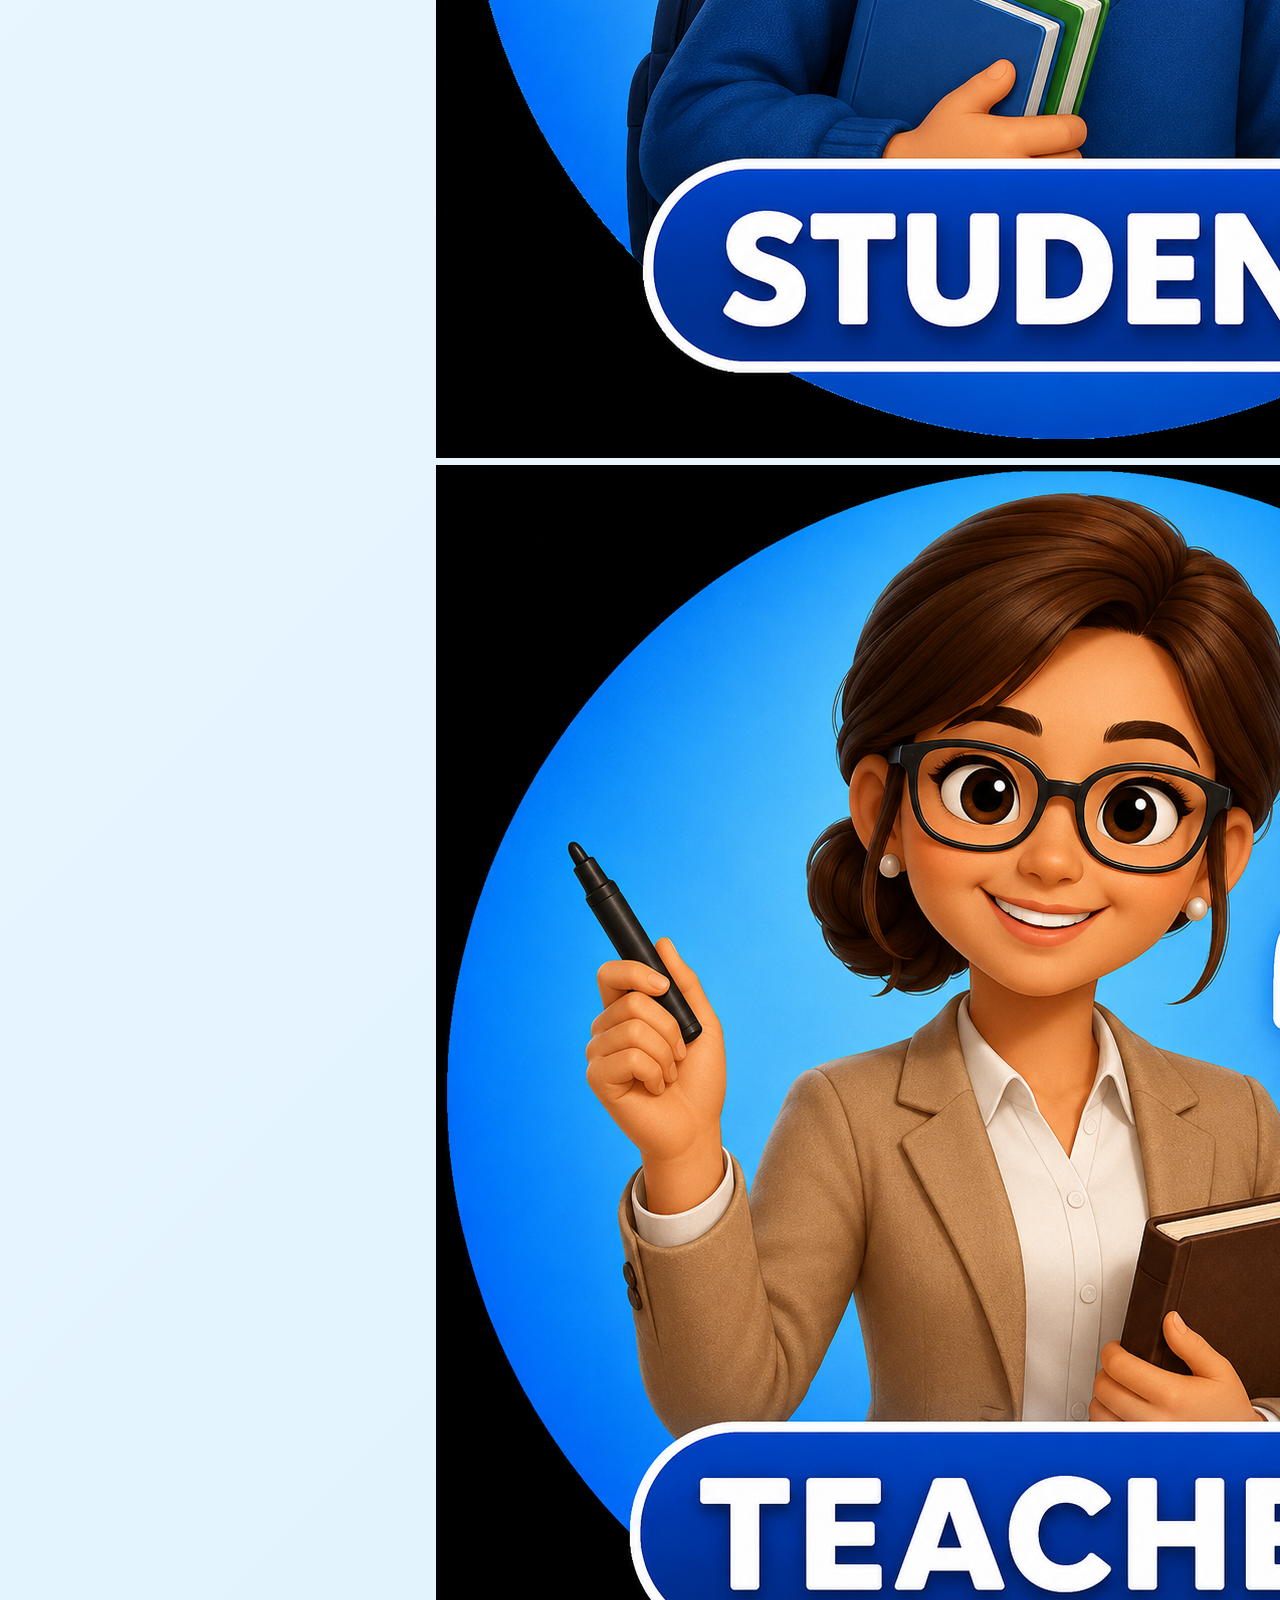
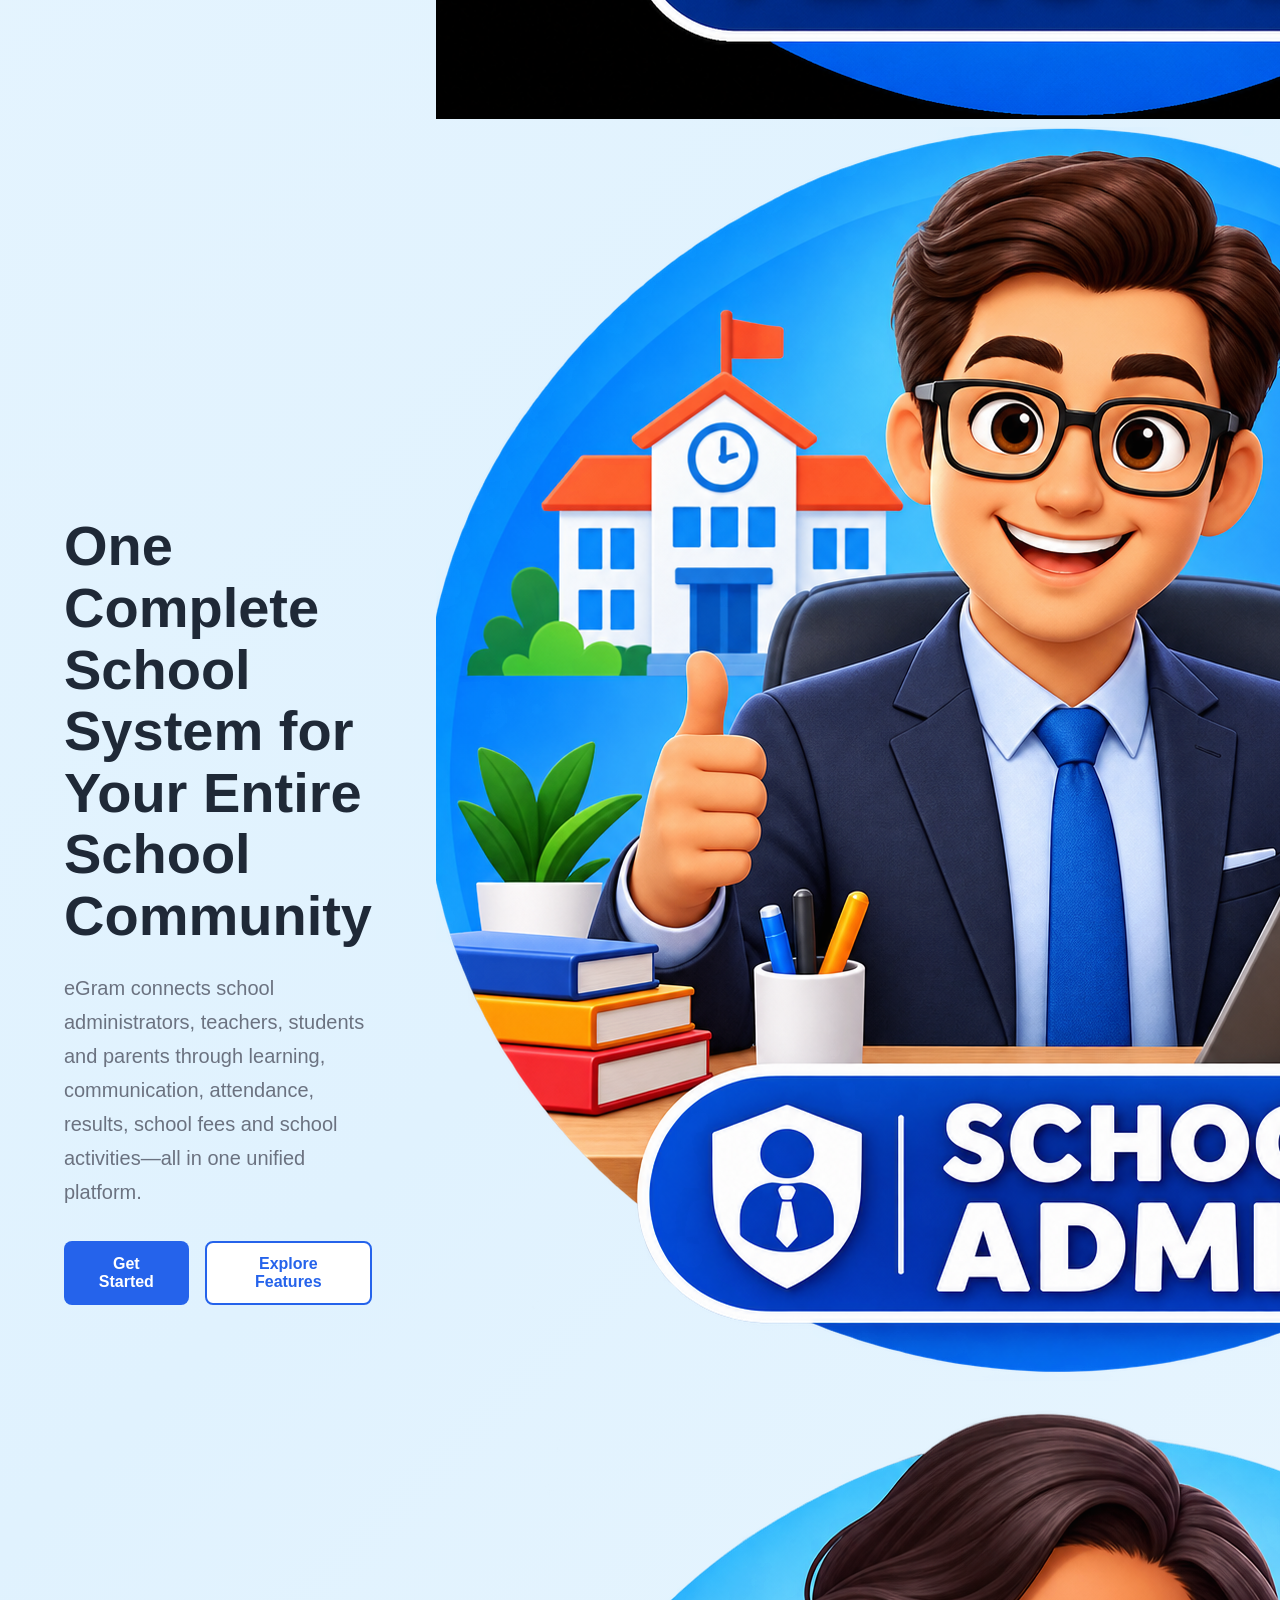
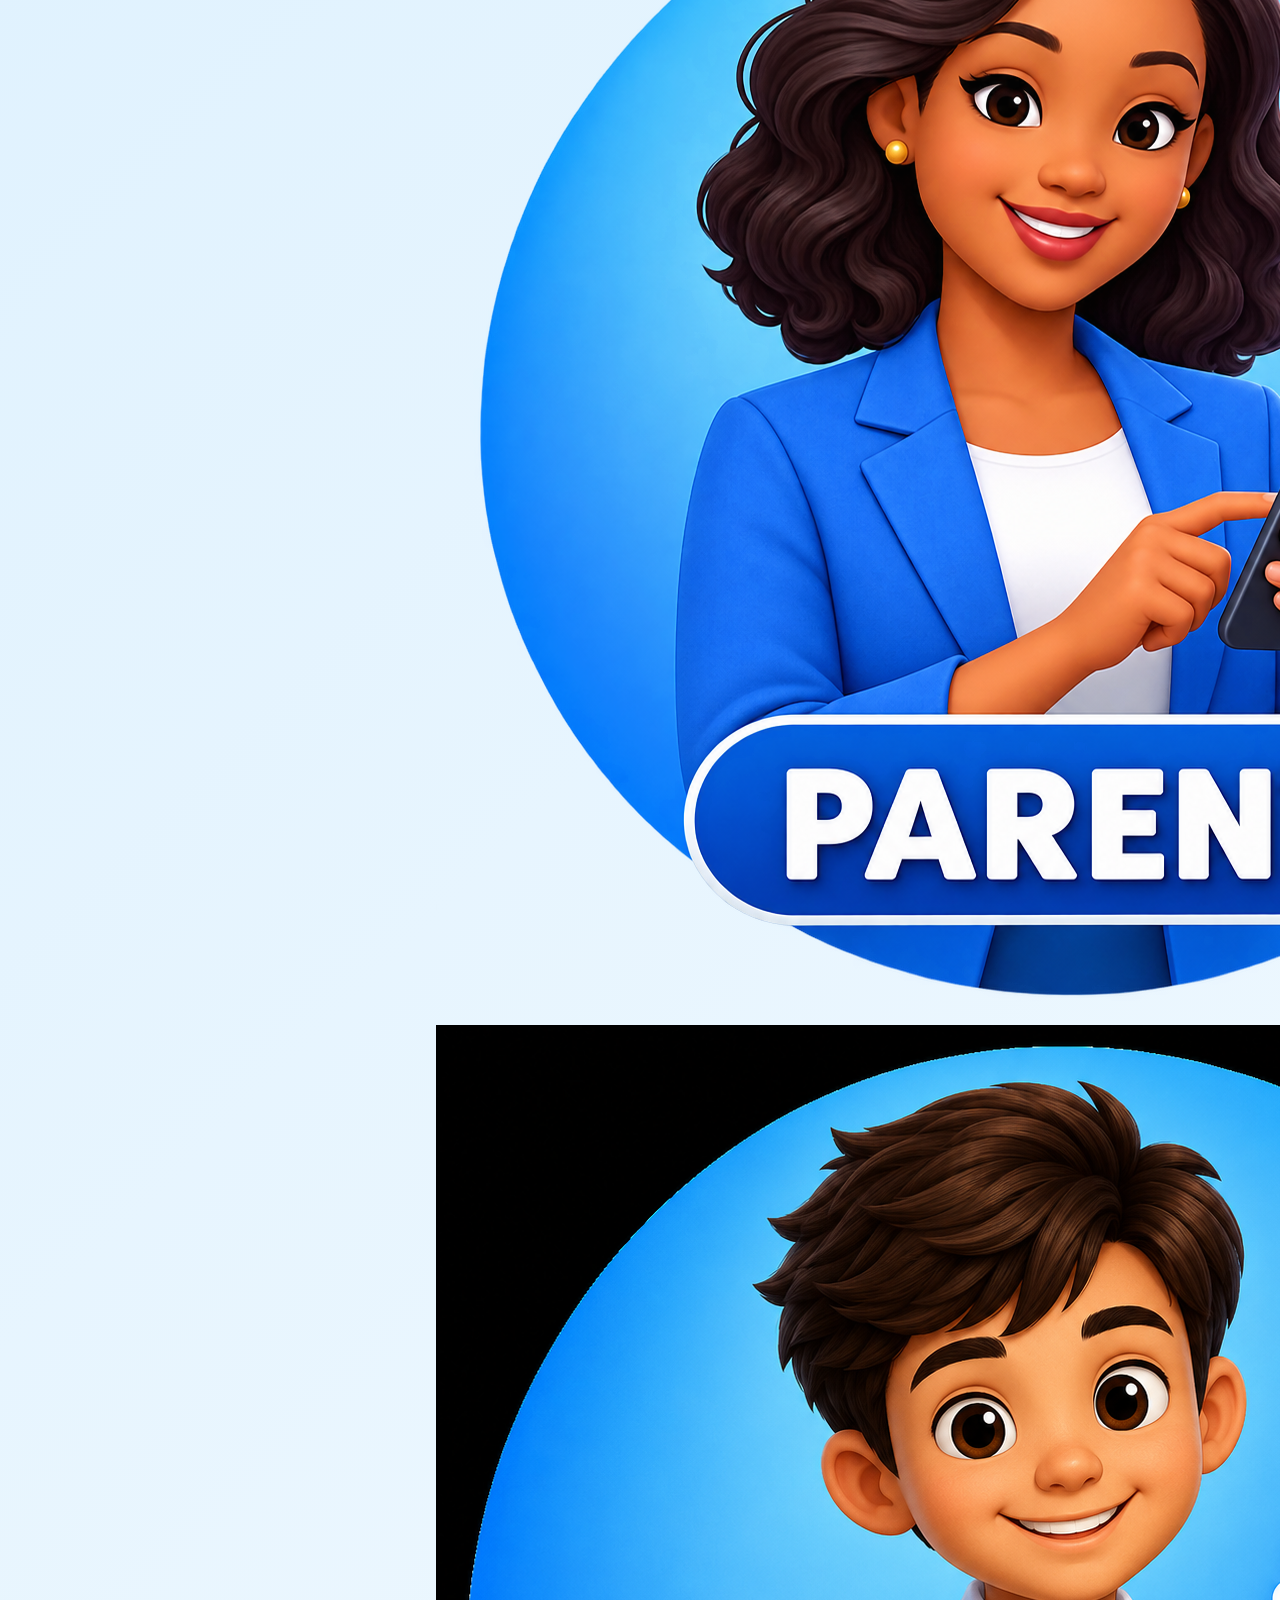
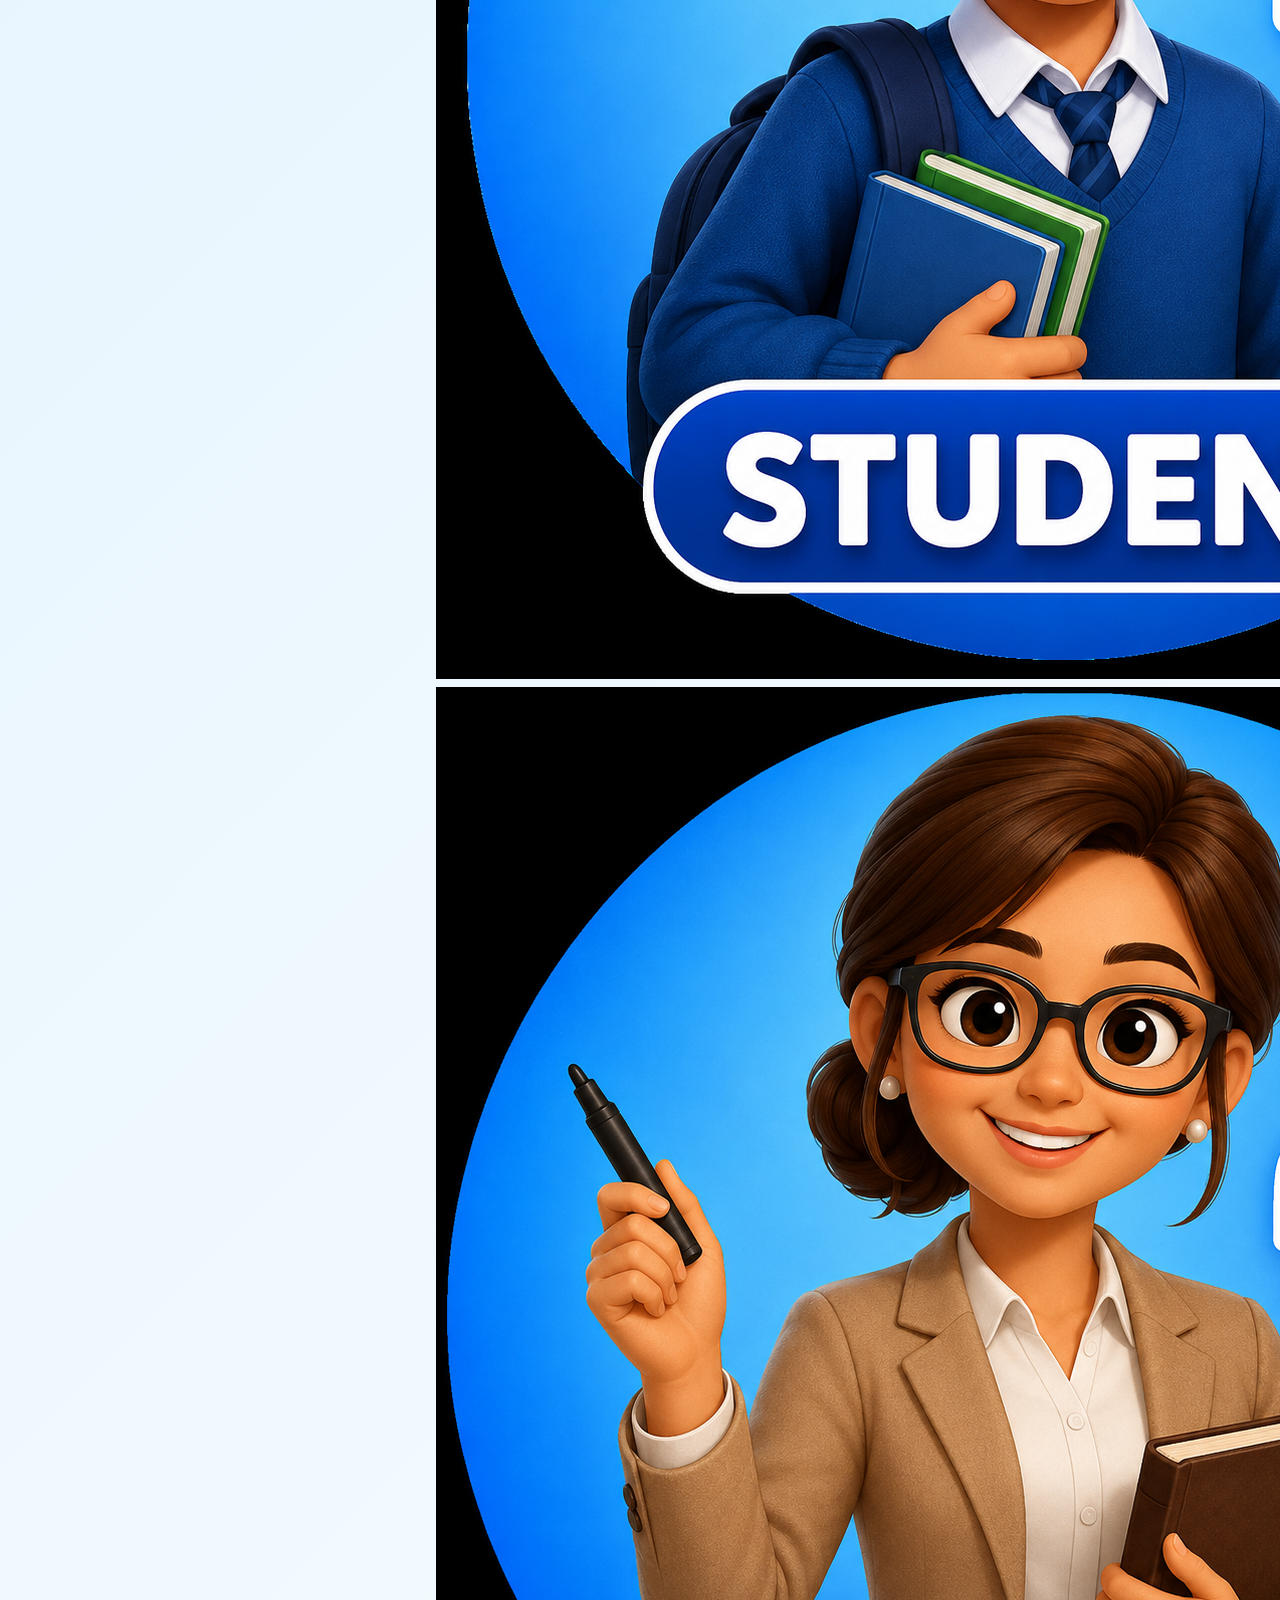
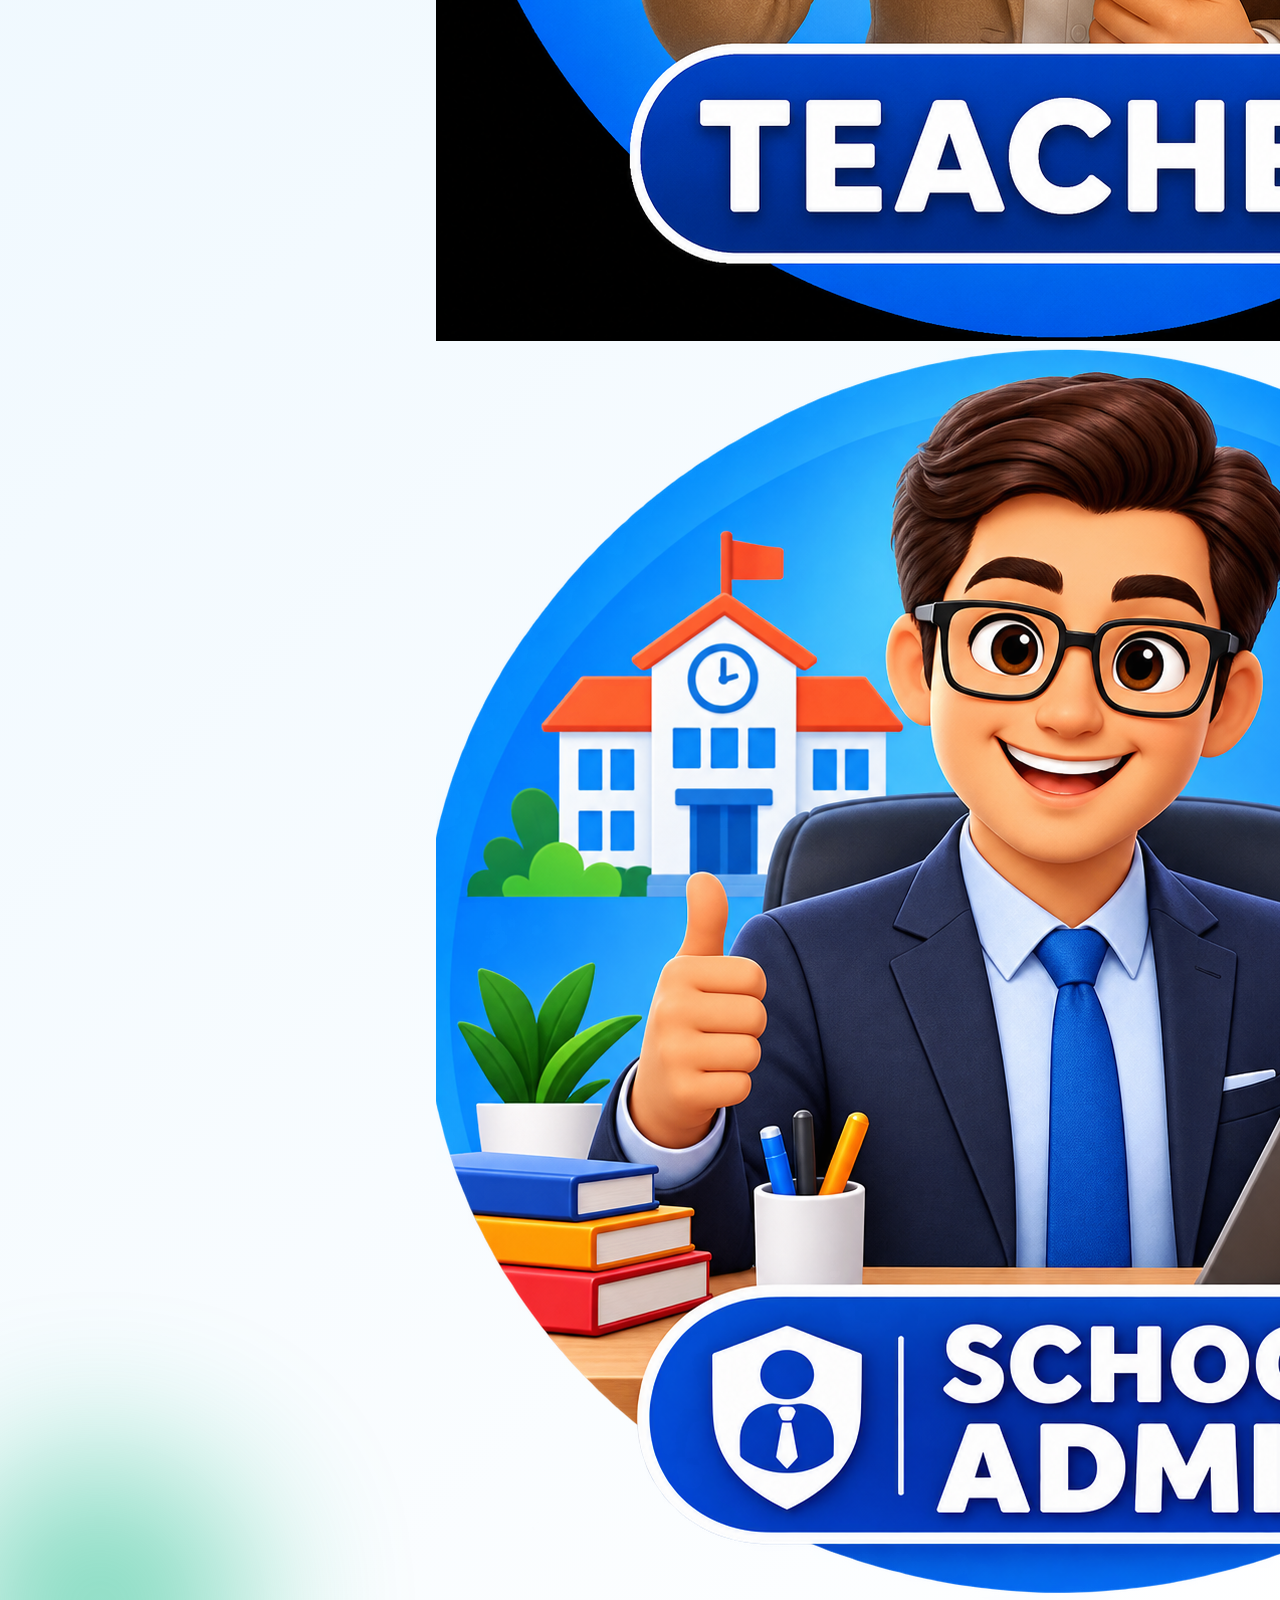
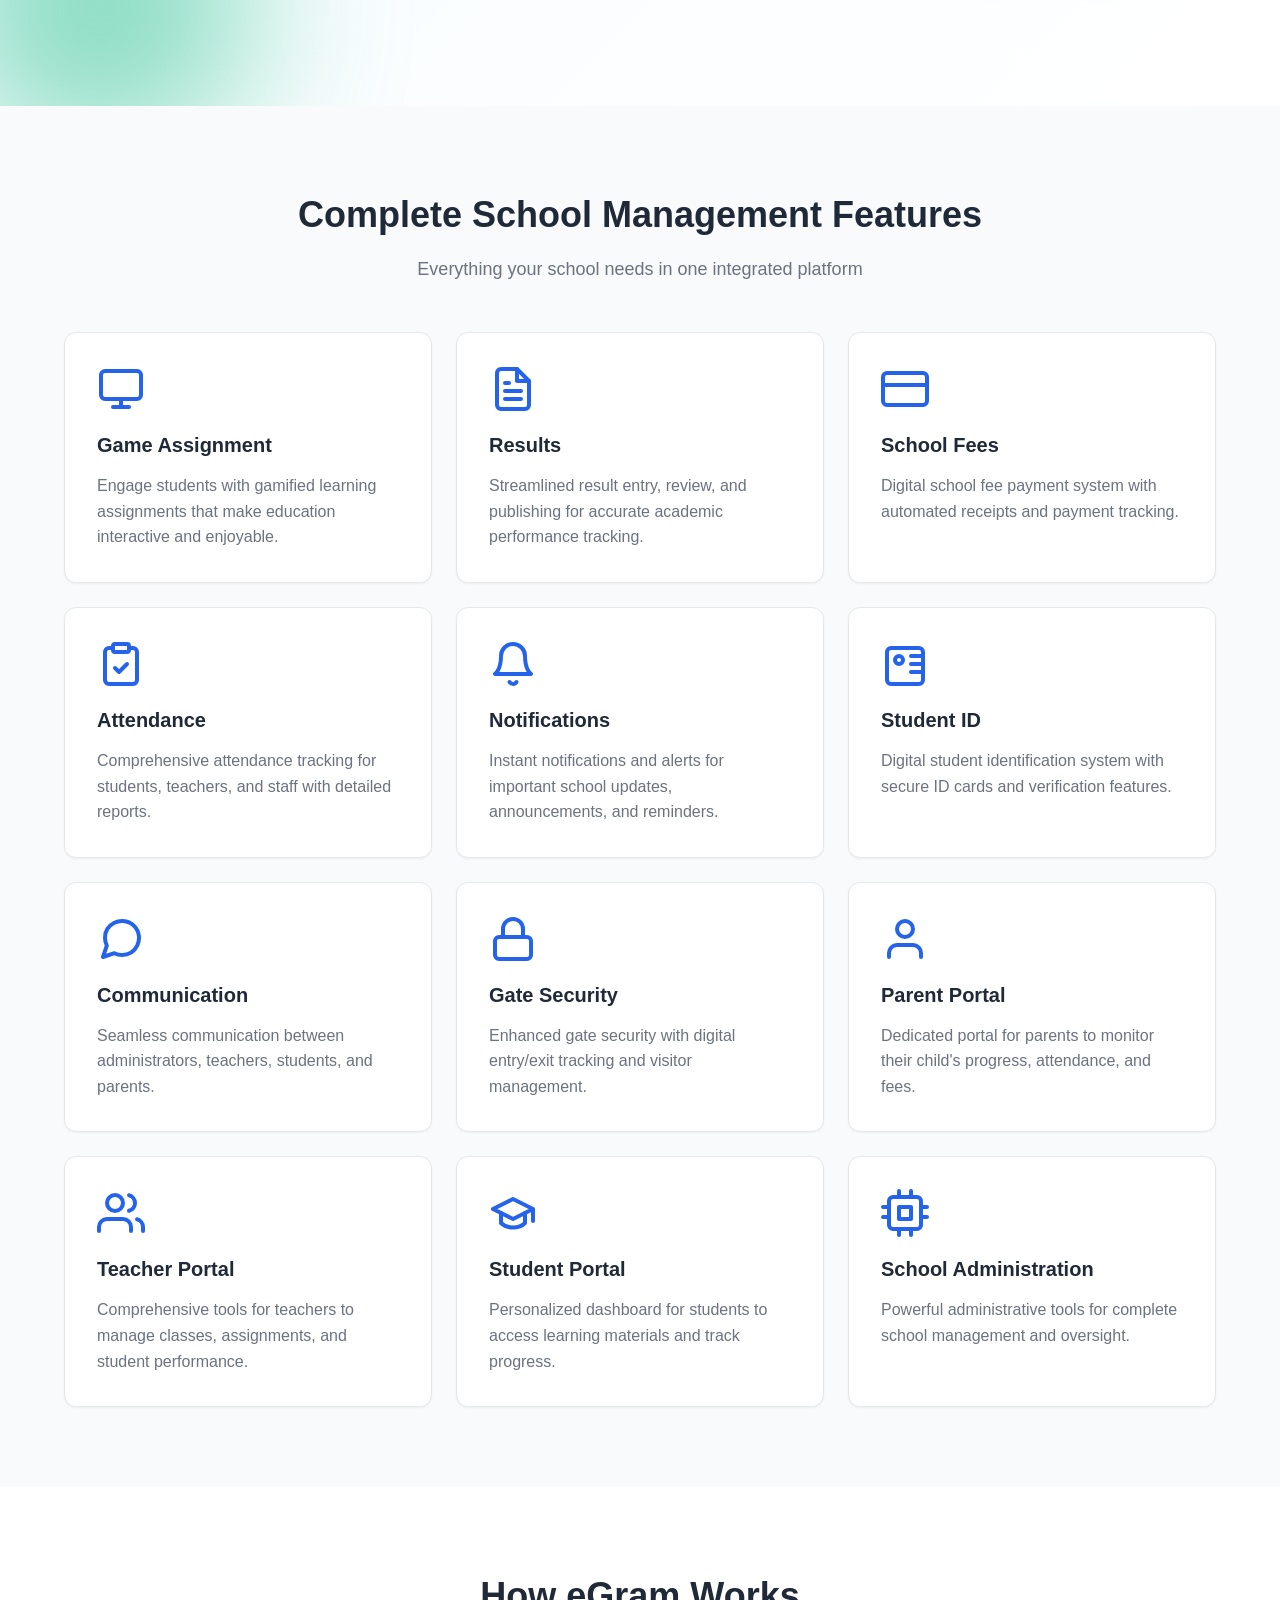
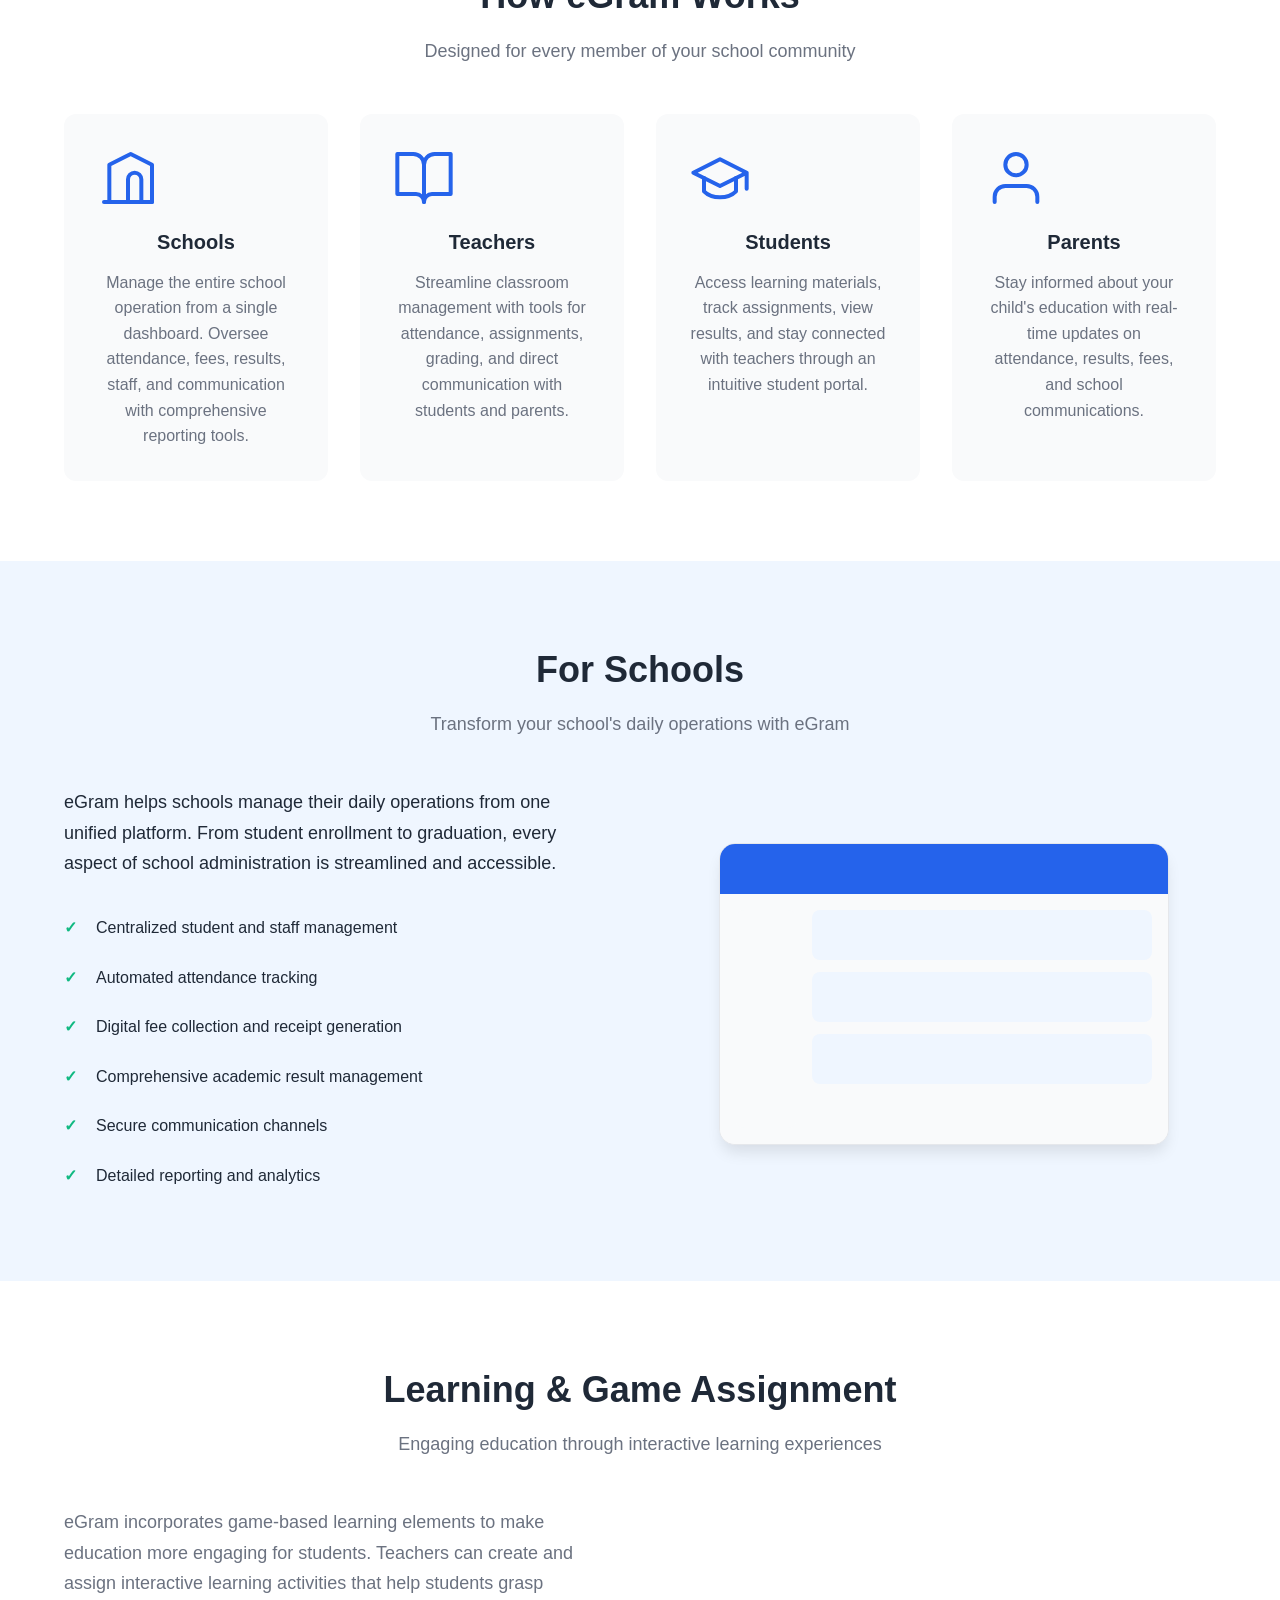
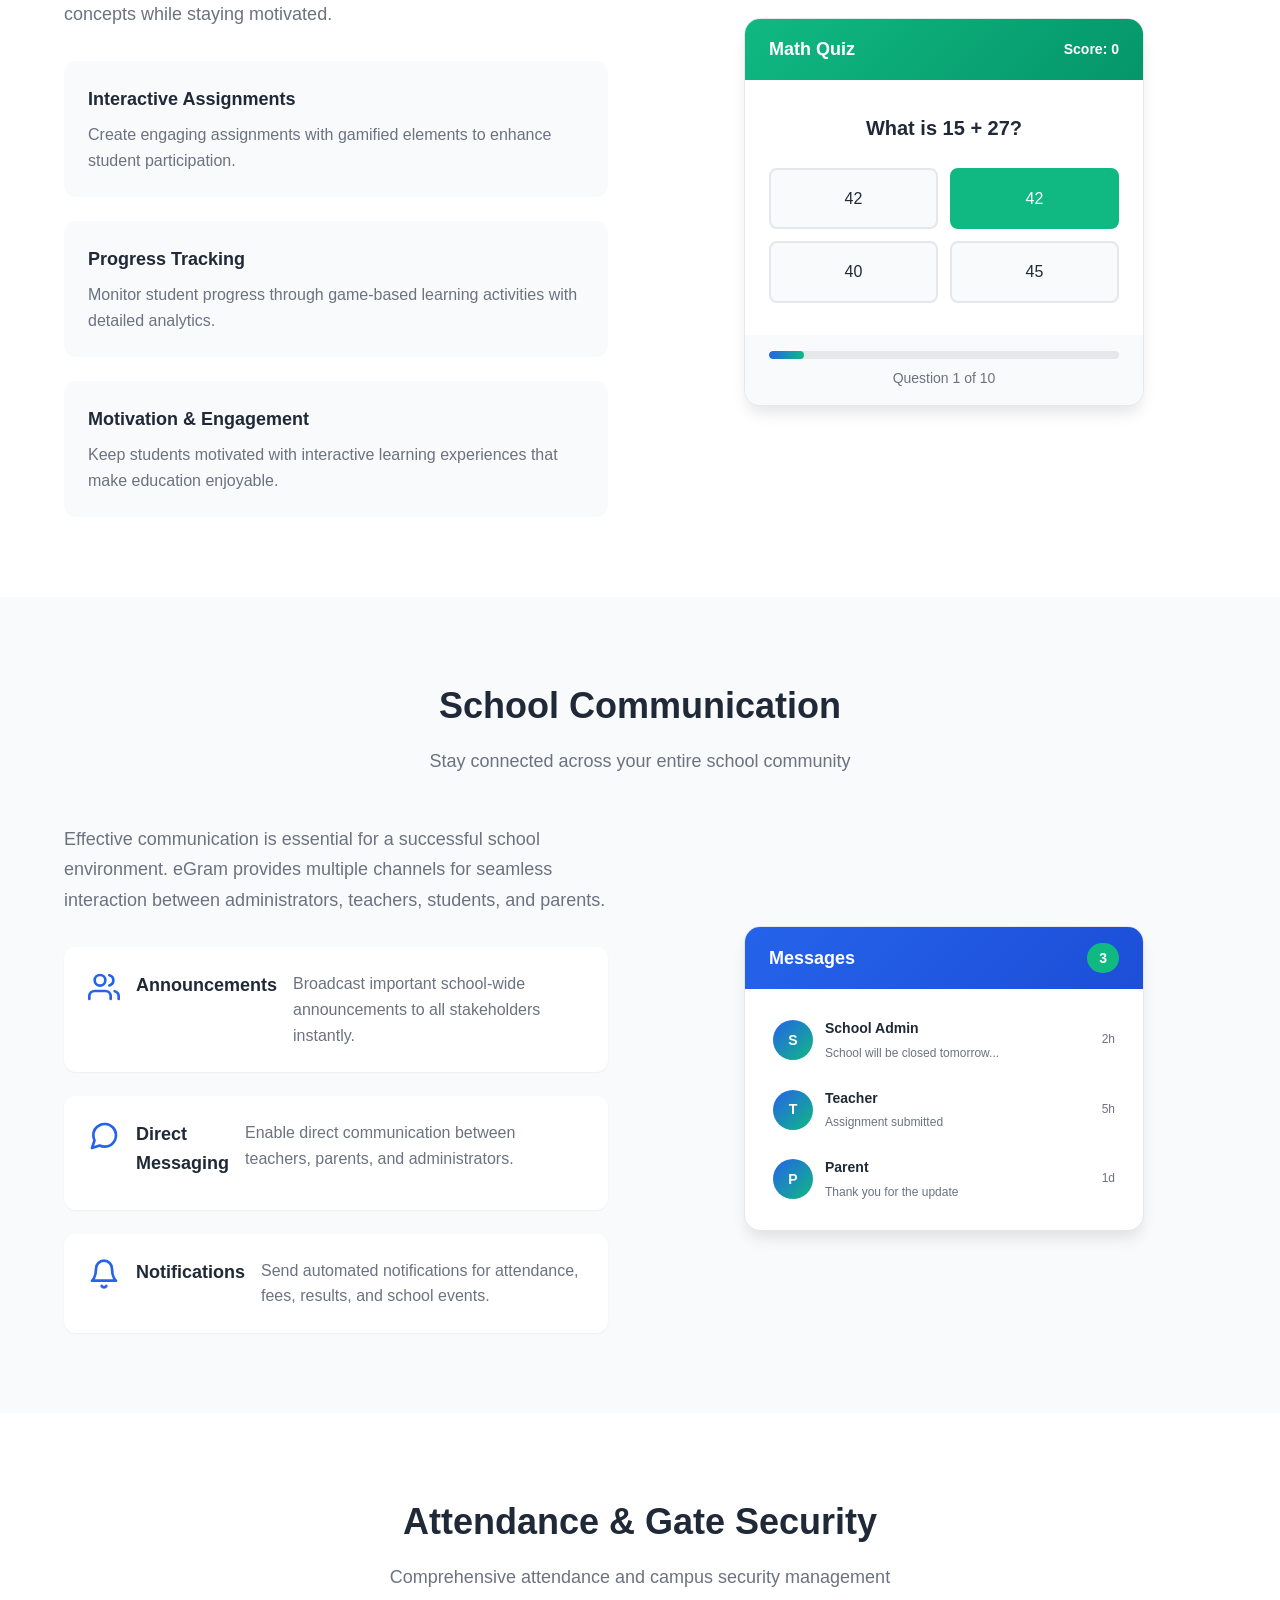
==== commit bd0f6931: "Reduce hero image size" ====
--- a/index.html
+++ b/index.html
@@ -51,21 +51,6 @@
             <div class="hero-content">
                 <div class="hero-text">
 
-  <div class="portal-marquee">
-  <div class="portal-track">
-    <div class="portal-item"><img src="images/icons/parent1.png"><span>Parent</span></div>
-    <div class="portal-item"><img src="images/icons/student2.png"><span>Student</span></div>
-    <div class="portal-item"><img src="images/icons/teacher3.png"><span>Teacher</span></div>
-    <div class="portal-item"><img src="images/icons/admin4.png"><span>School Admin</span></div>
-
-    <div class="portal-item"><img src="images/icons/parent1.png"><span>Parent</span></div>
-    <div class="portal-item"><img src="images/icons/student2.png"><span>Student</span></div>
-    <div class="portal-item"><img src="images/icons/teacher3.png"><span>Teacher</span></div>
-    <div class="portal-item"><img src="images/icons/admin4.png"><span>School Admin</span></div>
-  </div>
-</div>
-
-
   
 
   <h1>One Complete School System for Your Entire School Community</h1>
@@ -77,8 +62,22 @@
                 </div>
          <div class="hero-visual">
     <div class="hero-dashboard">
-        <img id="heroSlide" src="images/hero/slide1.png" alt="eGram Feature" class="hero-slide">
+  <img id="heroSlide" src="images/hero/slide1.png" class="hero-slide">
+
+ <div class="portal-marquee">
+  <div class="portal-track">
+      <div class="portal-item"><img src="images/icons/parent1.png"><span>Parent</span></div>
+      <div class="portal-item"><img src="images/icons/student2.png"><span>Student</span></div>
+      <div class="portal-item"><img src="images/icons/teacher3.png"><span>Teacher</span></div>
+      <div class="portal-item"><img src="images/icons/admin4.png"><span>School Admin</span></div>
+
+      <div class="portal-item"><img src="images/icons/parent1.png"><span>Parent</span></div>
+      <div class="portal-item"><img src="images/icons/student2.png"><span>Student</span></div>
+      <div class="portal-item"><img src="images/icons/teacher3.png"><span>Teacher</span></div>
+      <div class="portal-item"><img src="images/icons/admin4.png"><span>School Admin</span></div>
     </div>
+  </div>
+</div>
 </div>
 </div>
 </div>
--- a/styles.css
+++ b/styles.css
@@ -241,17 +241,6 @@
     align-items: center;
 }
 
-.hero-dashboard{
-    display:flex;
-    justify-content:center;
-    align-items:center;
-    background:transparent;
-    box-shadow:none;
-}
-
-.hero-slide{
-    display:none;
-}
 
 .dashboard-topbar {
     background: linear-gradient(135deg, var(--primary-color) 0%, var(--primary-dark) 100%);
@@ -2342,44 +2331,71 @@
 
 
 
+/* HERO SLIDESHOW */
+.hero-dashboard{
+    position: relative;
+    overflow: hidden;
+    border-radius: 24px;
+}
+
+.hero-slide{
+    width: 100%;
+    display: block;
+    border-radius: 24px;
+}
+
+/* SCROLLING FLYER */
 .portal-marquee{
-  width:100%;
-  overflow:hidden;
-  margin-bottom:24px;
+    position: absolute;
+    top: 20px;
+    left: 0;
+    width: 100%;
+    overflow: hidden;
+    z-index: 10;
 }
 
 .portal-track{
-  display:flex;
-  gap:32px;
-  width:max-content;
-  animation:scrollLeft 18s linear infinite;
+    display: flex;
+    align-items: center;
+    gap: 28px;
+    width: max-content;
+    animation: flyerScroll 18s linear infinite;
 }
 
 .portal-item{
-  display:flex;
-  align-items:center;
-  gap:8px;
-  white-space:nowrap;
-  font-weight:600;
+    display: flex;
+    align-items: center;
+    gap: 8px;
+    white-space: nowrap;
+    color: #fff;
+    font-weight: 700;
+    font-size: 16px;
 }
 
 .portal-item img{
-  width:42px;
-  height:42px;
-  border-radius:50%;
-  object-fit:cover;
-}
-
-@keyframes scrollLeft{
-  from{transform:translateX(0);}
-  to{transform:translateX(-50%);}
-}
-
+    width: 42px;
+    height: 42px;
+    border-radius: 50%;
+    object-fit: cover;
+}
+
+@keyframes flyerScroll{
+    from{ transform: translateX(100%); }
+    to{ transform: translateX(-100%); }
+}
+
+/* MOBILE */
 @media (max-width:768px){
-  .portal-item img{
-    width:30px;
-    height:30px;
-  }
+    .portal-marquee{ top: 12px; }
+
+    .portal-item{
+        font-size: 13px;
+    }
+
+    .portal-item img{
+        width: 28px;
+        height: 28px;
+    }
 }
 
 
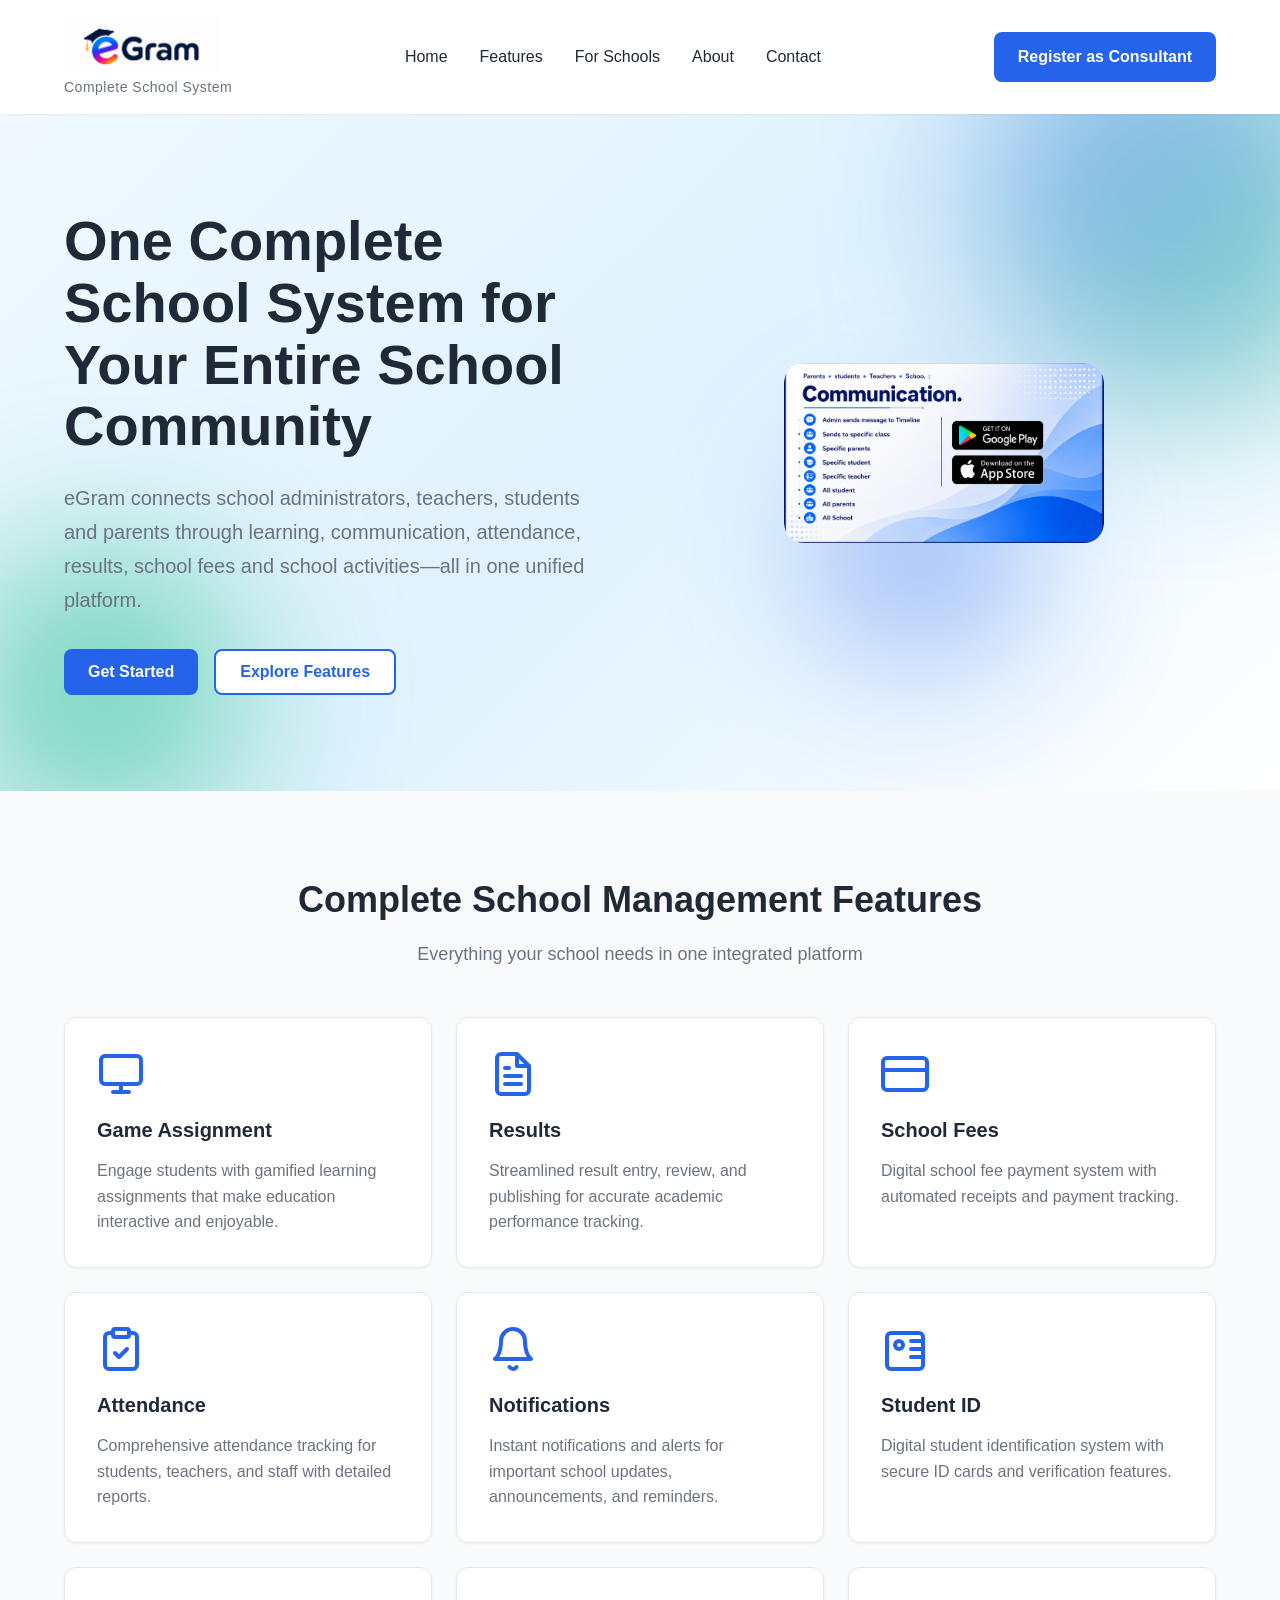
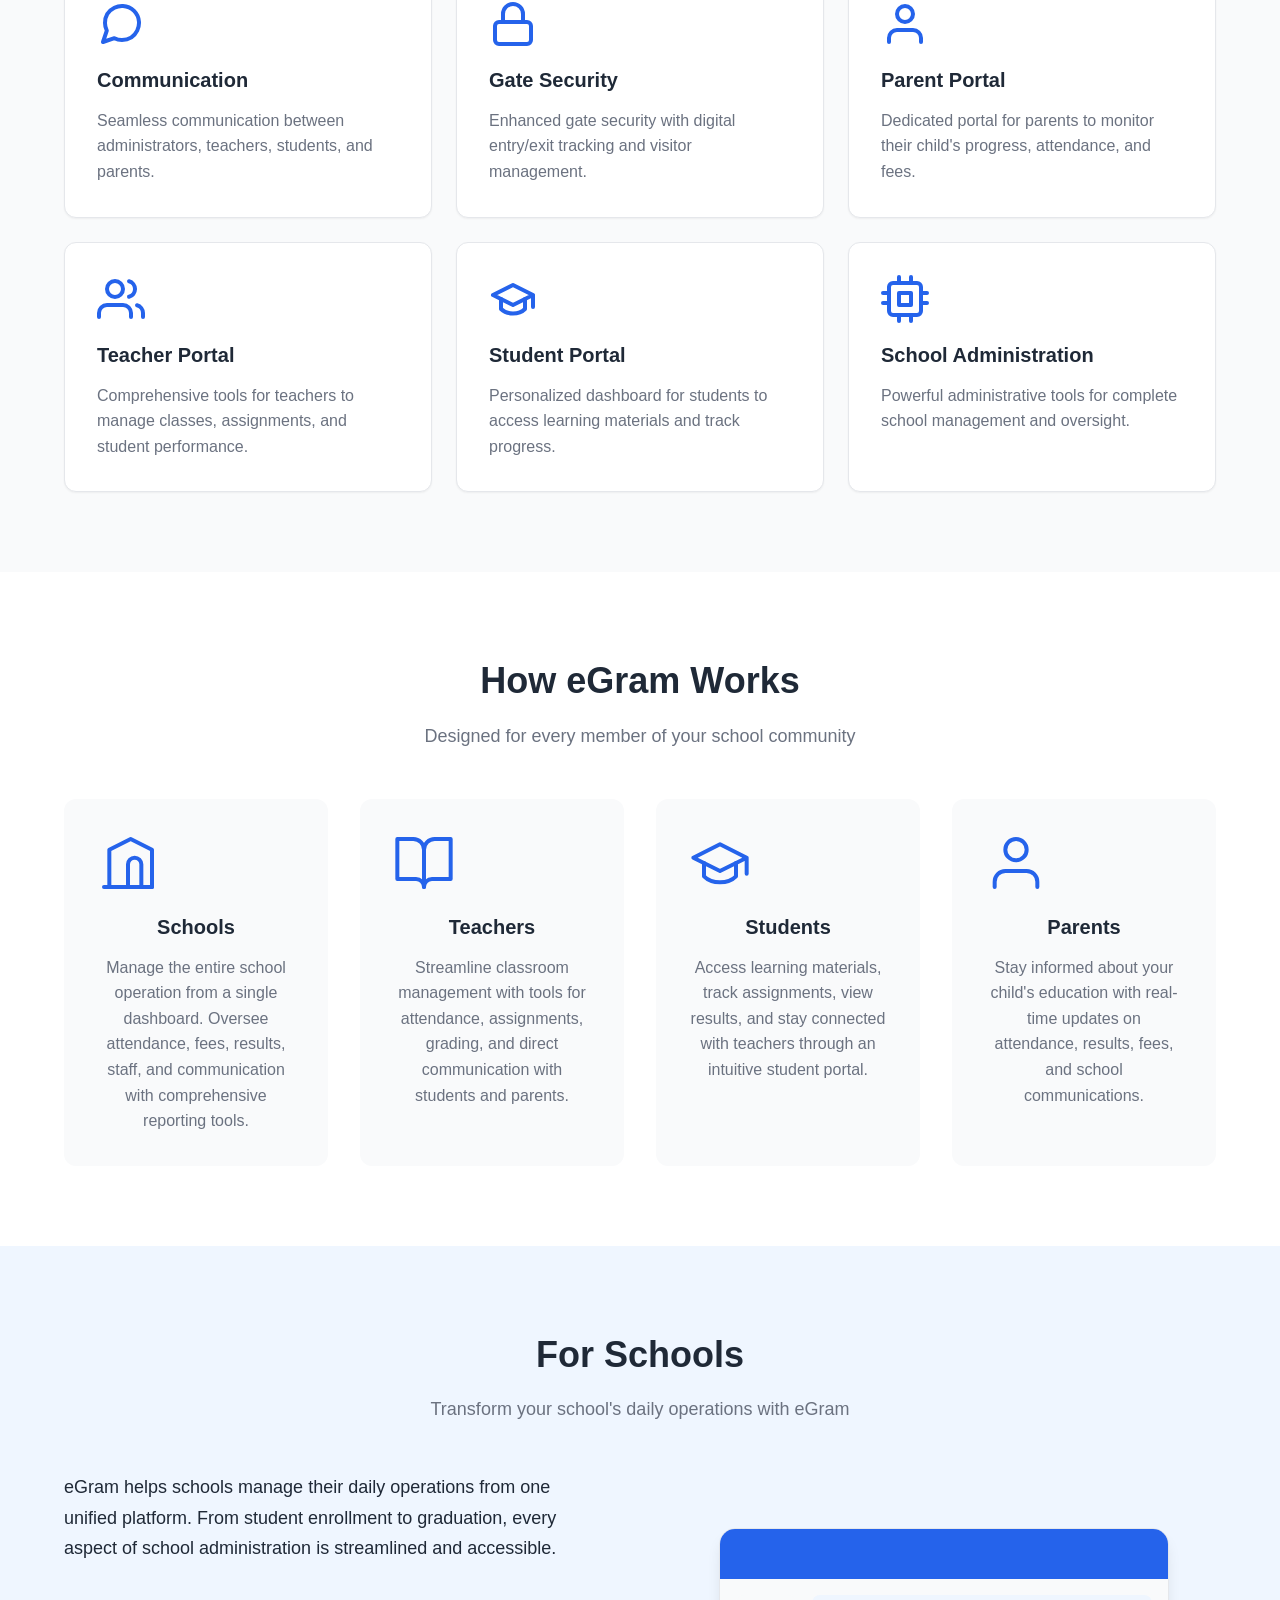
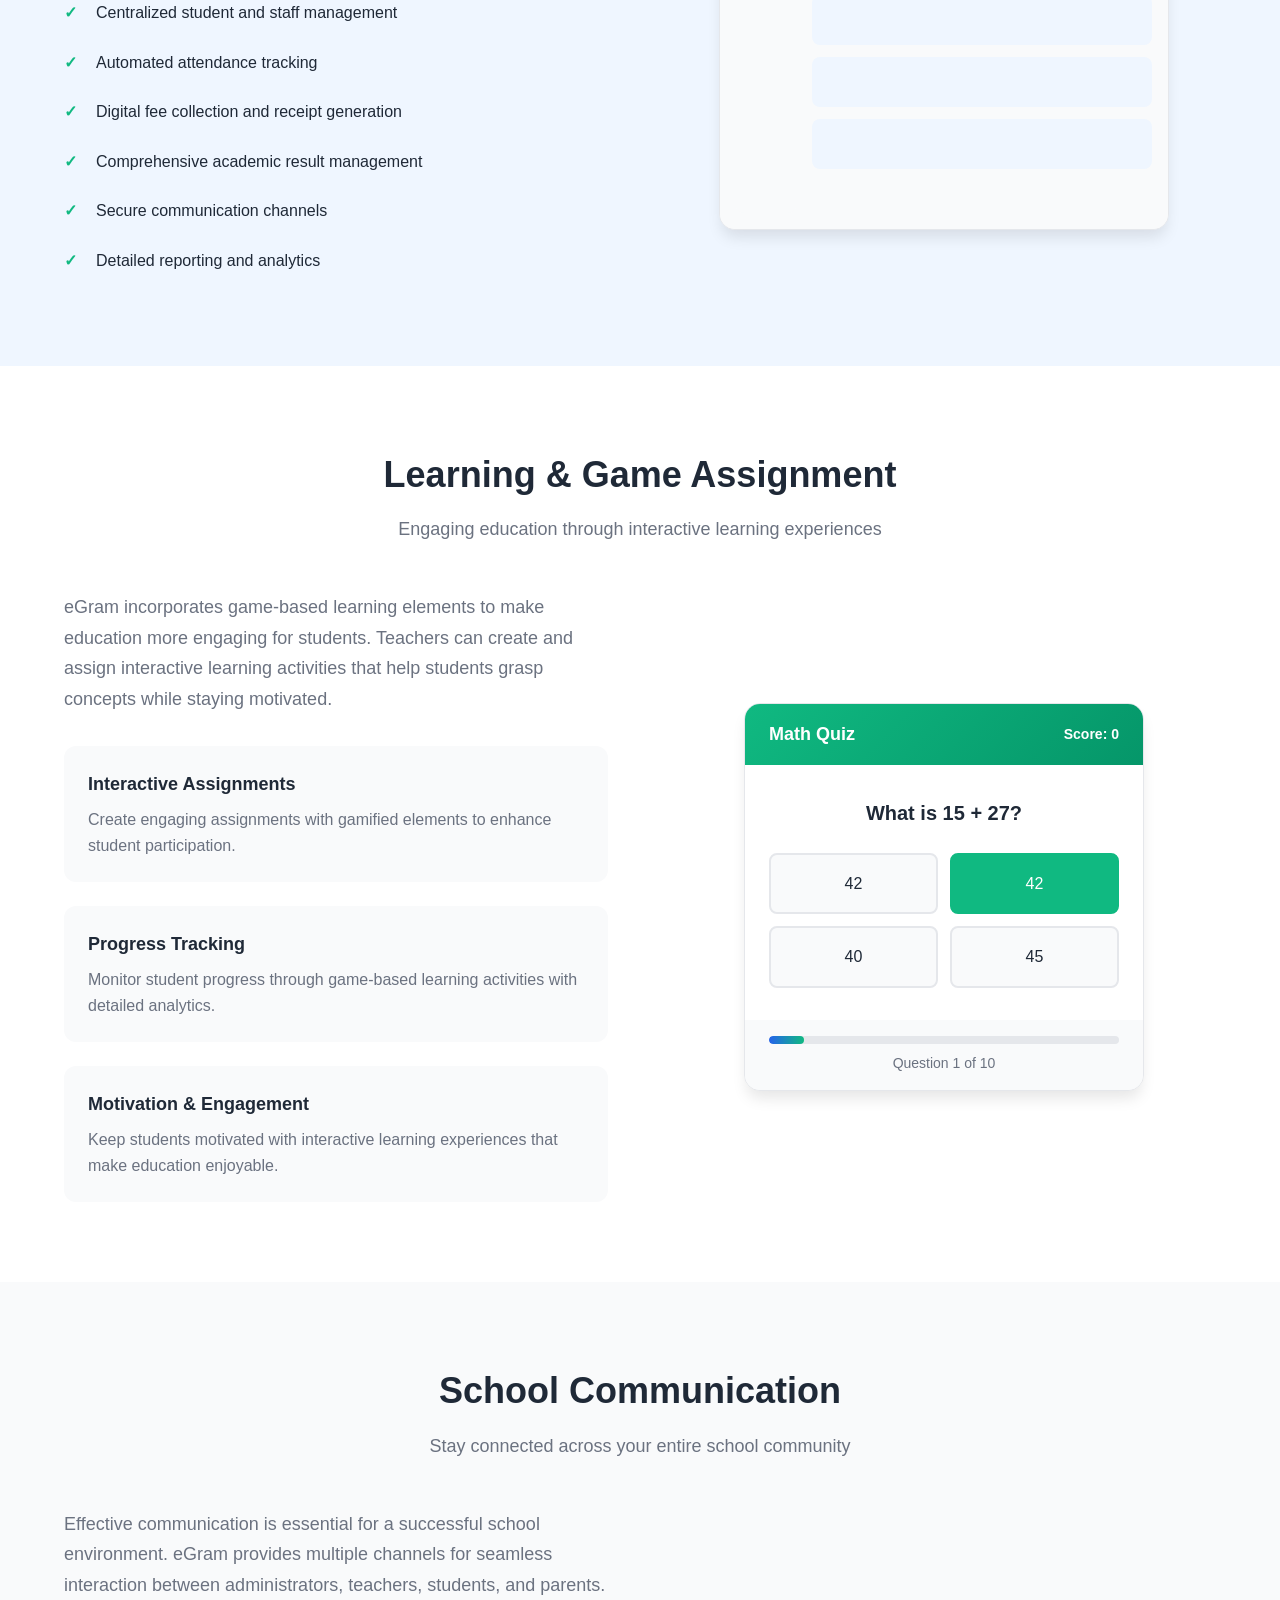
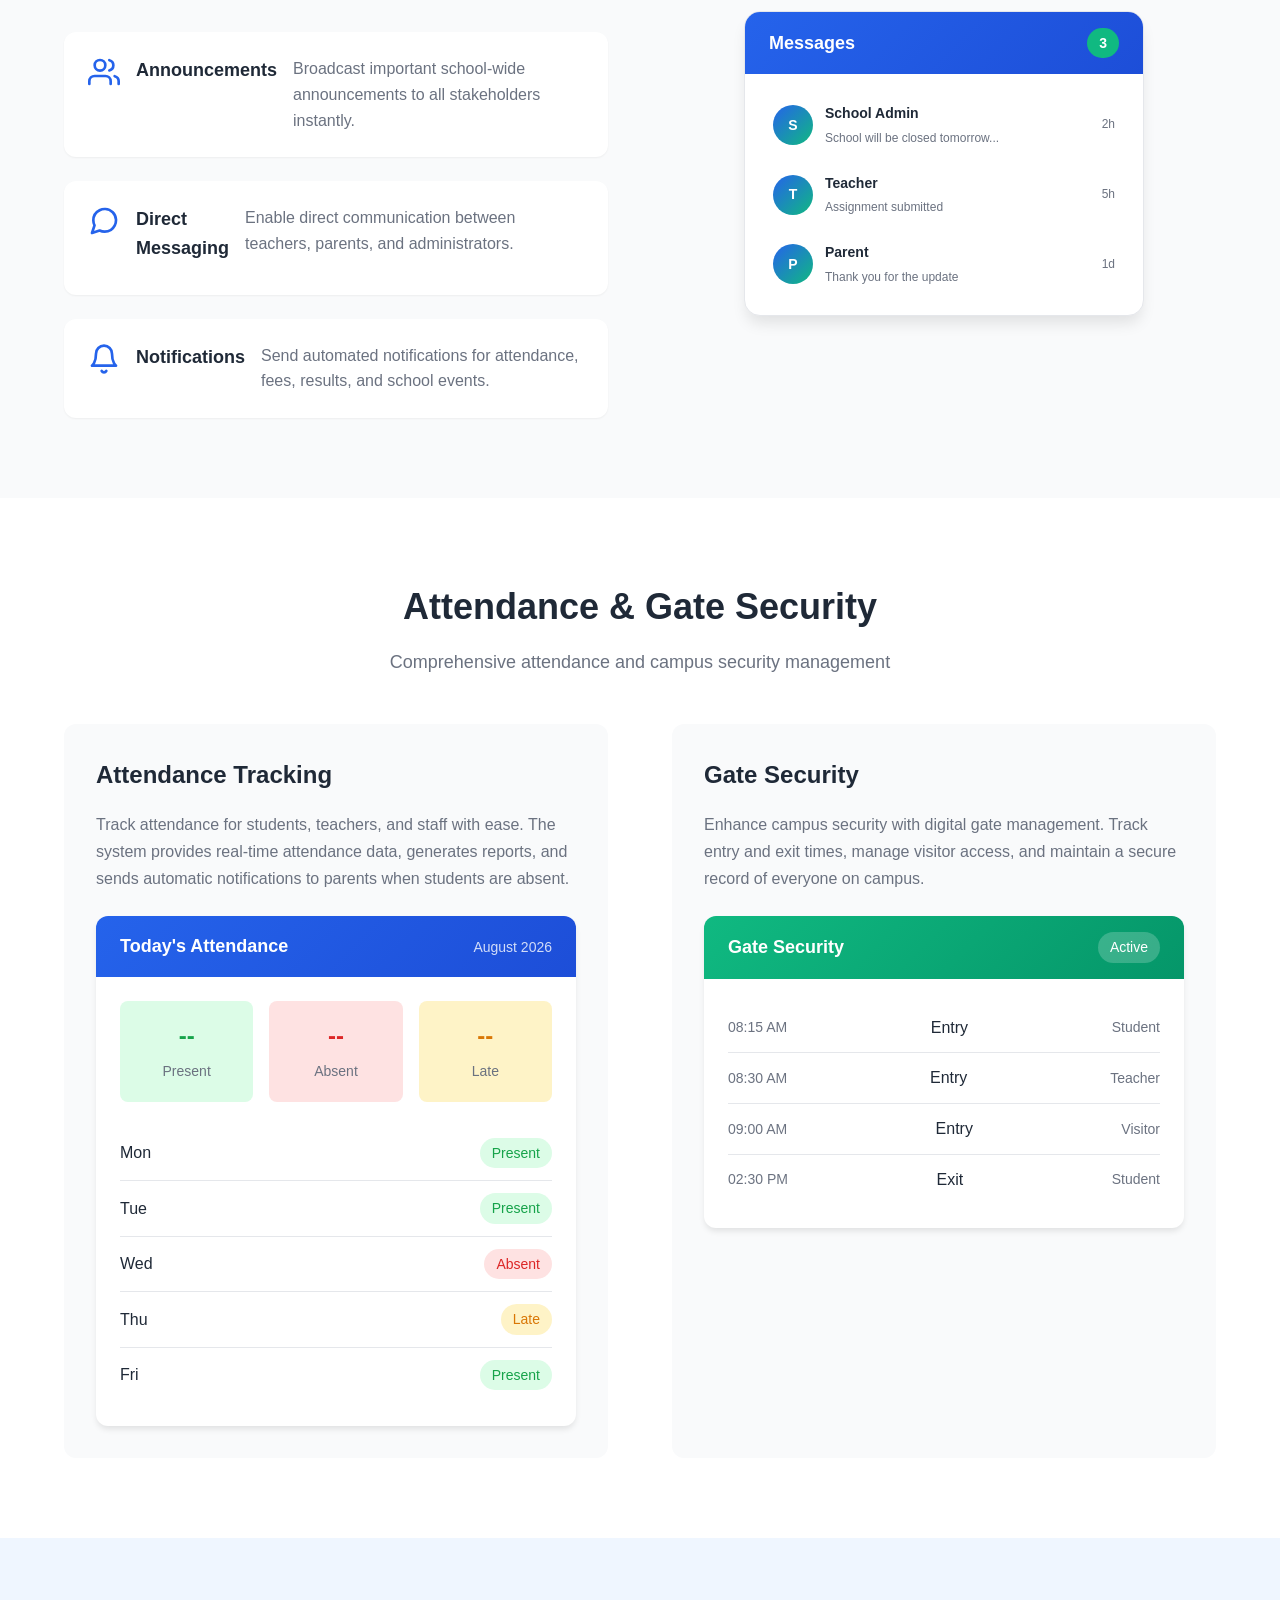
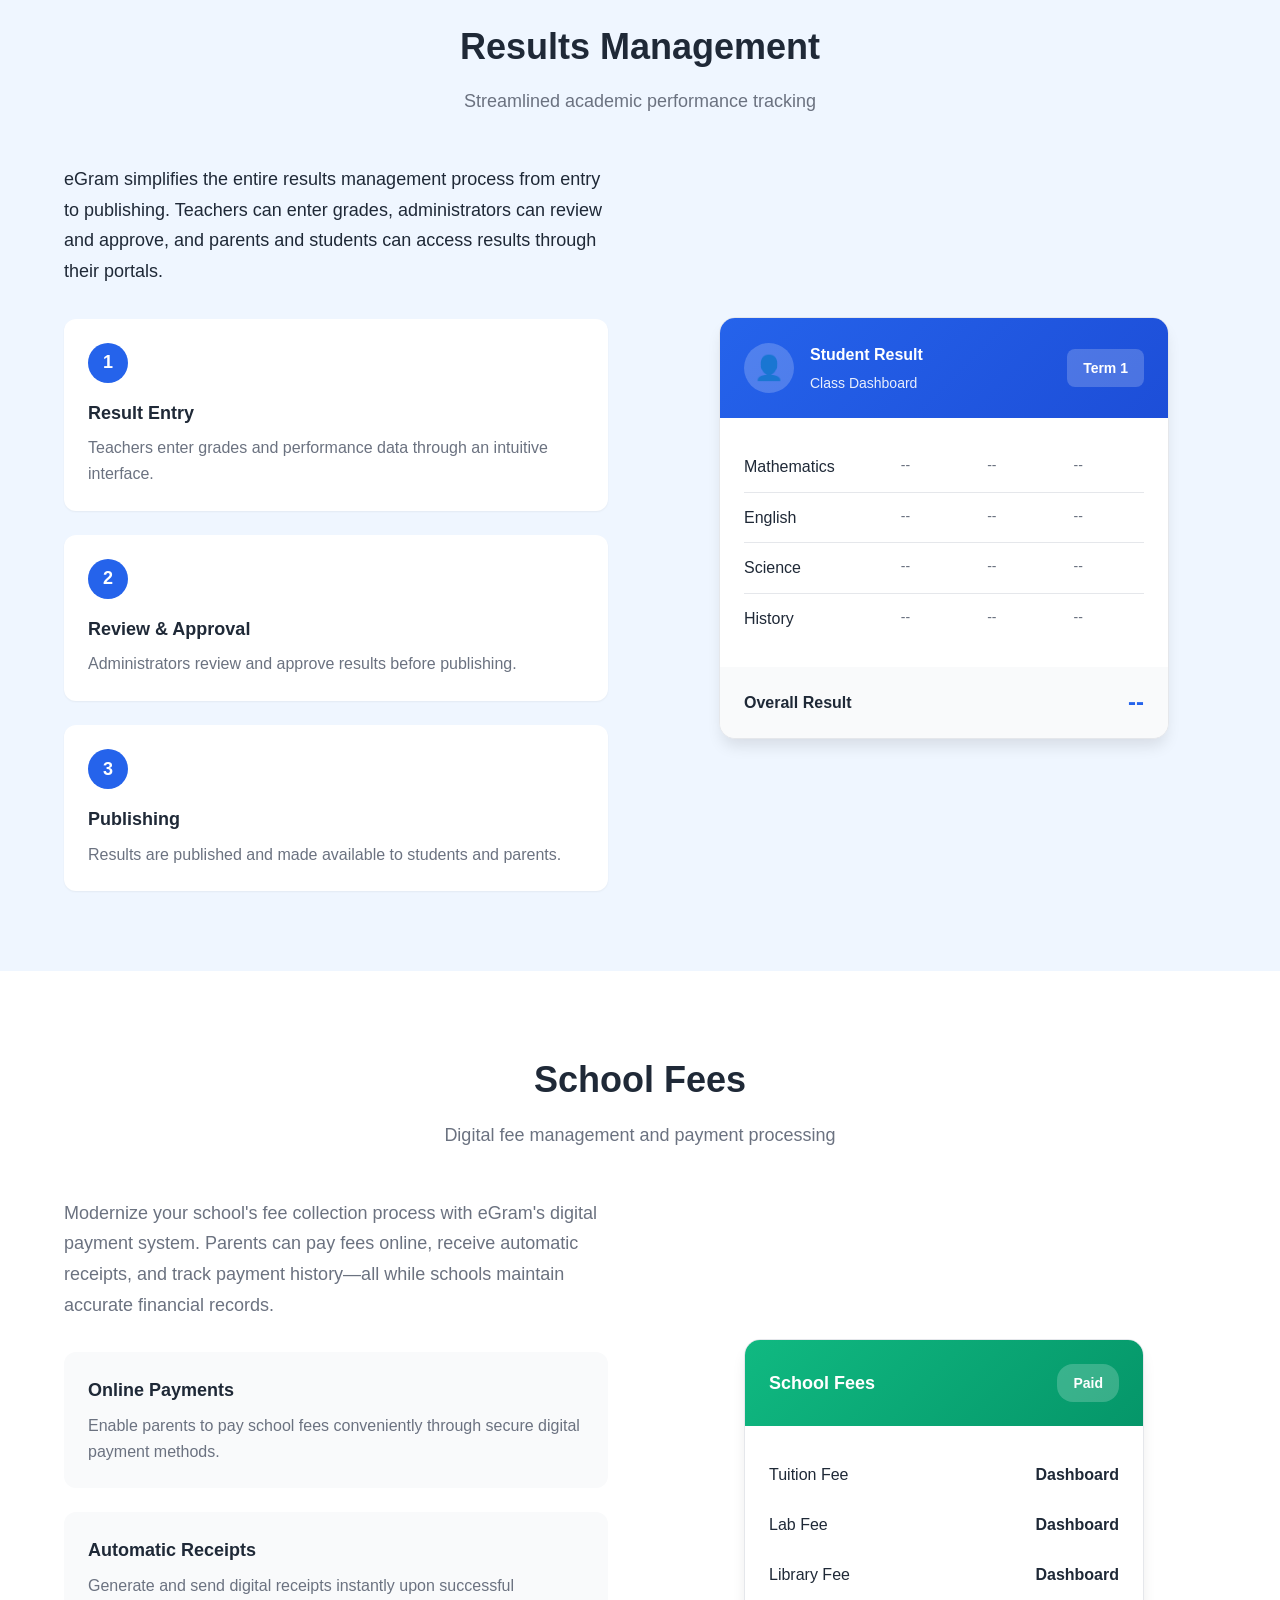
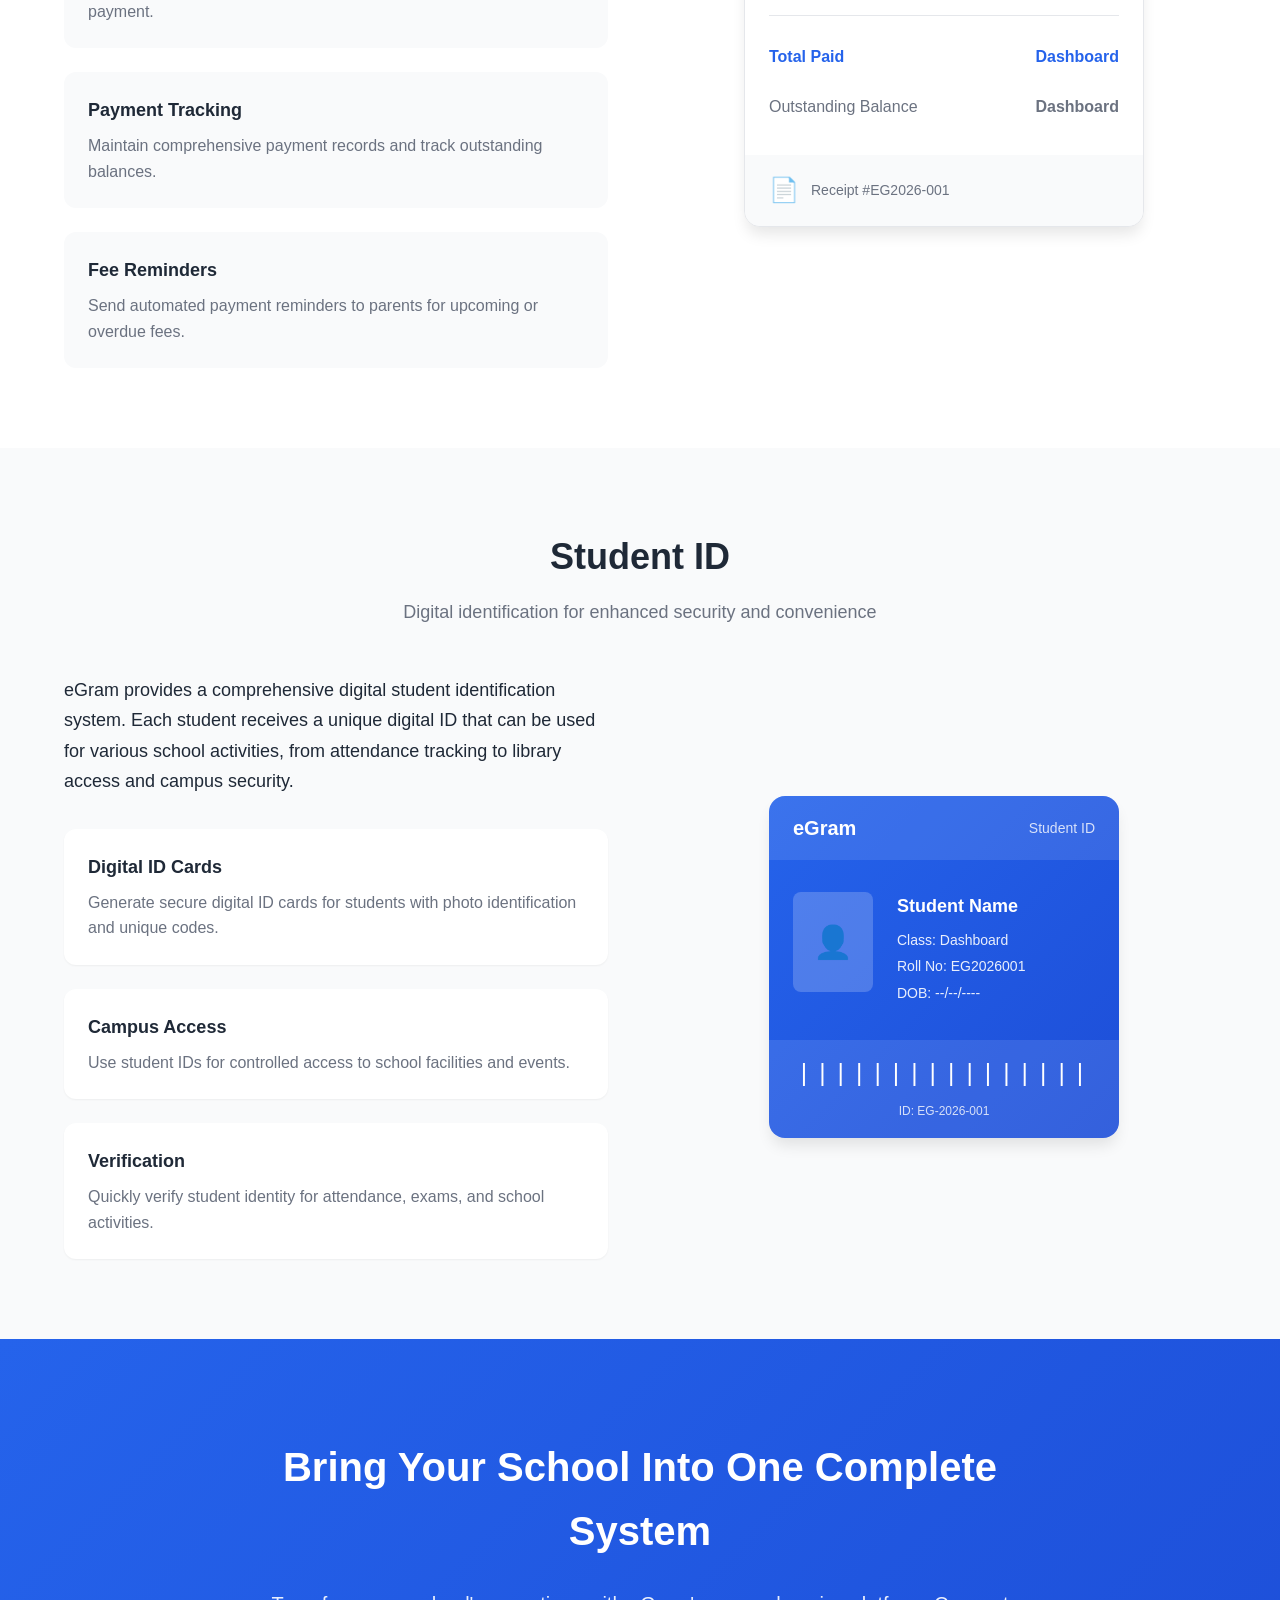
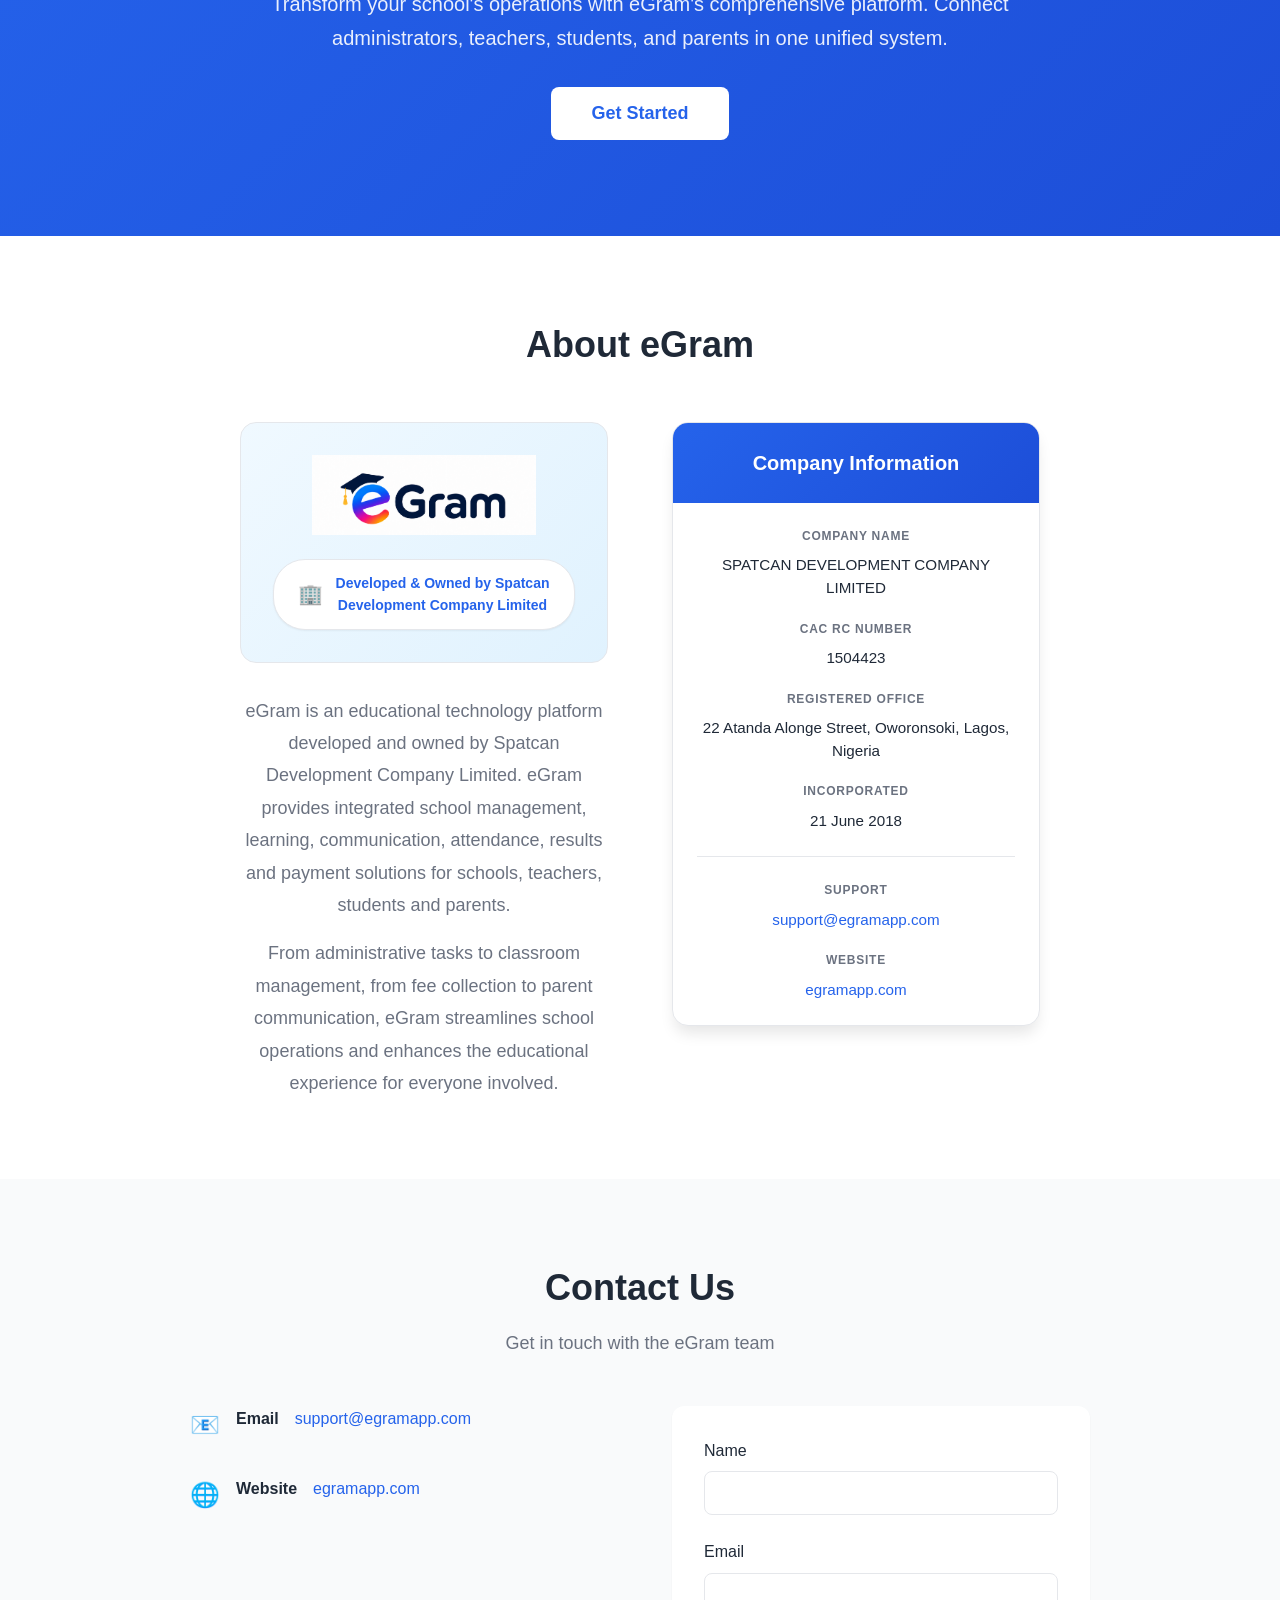
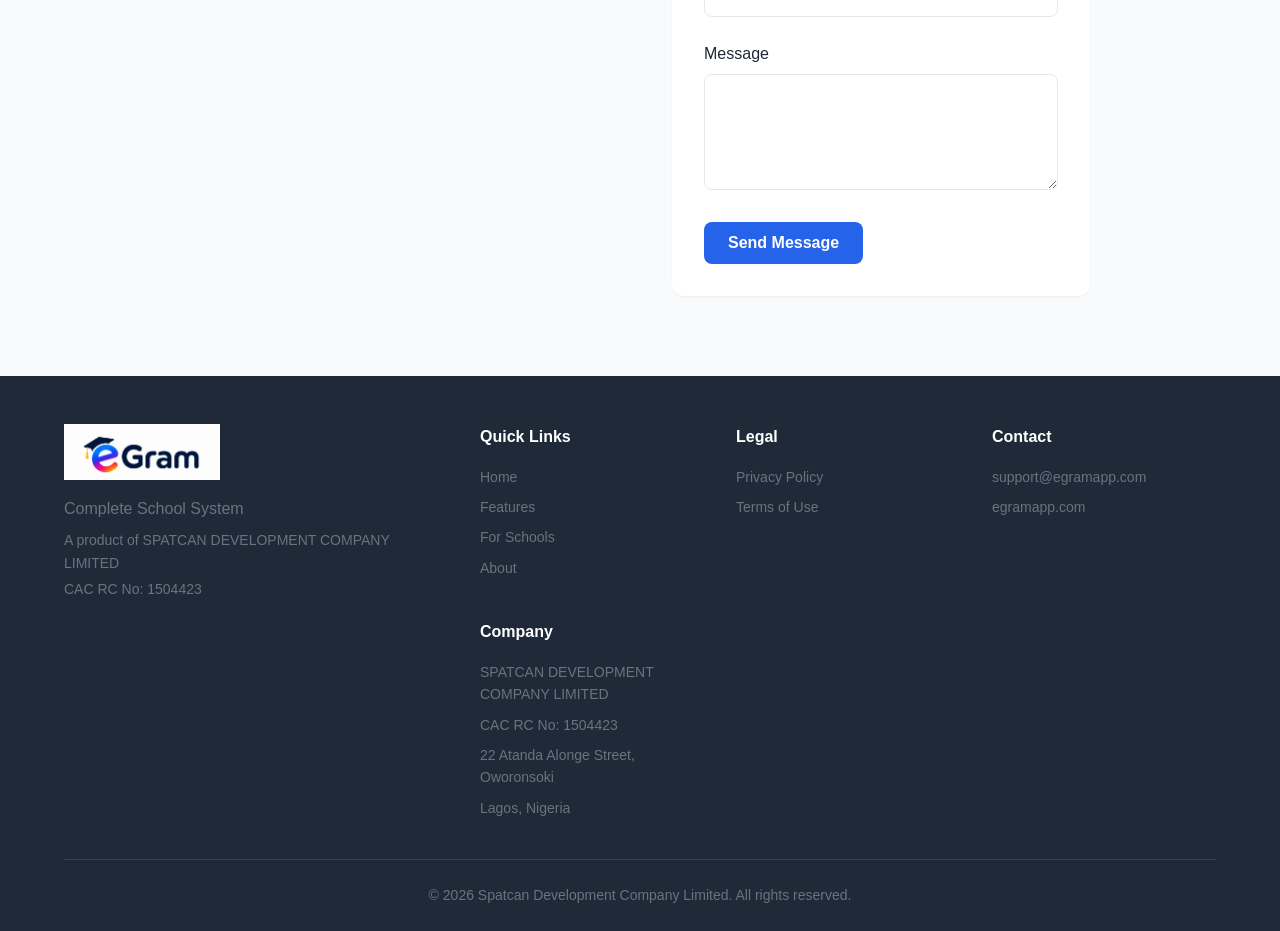
==== commit 9b6c11f2: "Fix hero portal icons layout and size" ====
--- a/index.html
+++ b/index.html
@@ -50,10 +50,7 @@
         <div class="container">
             <div class="hero-content">
                 <div class="hero-text">
-
-  
-
-  <h1>One Complete School System for Your Entire School Community</h1>
+                    <h1>One Complete School System for Your Entire School Community</h1>
                     <p>eGram connects school administrators, teachers, students and parents through learning, communication, attendance, results, school fees and school activities—all in one unified platform.</p>
                     <div class="hero-buttons">
                         <button class="btn btn-primary">Get Started</button>
@@ -62,22 +59,8 @@
                 </div>
          <div class="hero-visual">
     <div class="hero-dashboard">
-  <img id="heroSlide" src="images/hero/slide1.png" class="hero-slide">
-
- <div class="portal-marquee">
-  <div class="portal-track">
-      <div class="portal-item"><img src="images/icons/parent1.png"><span>Parent</span></div>
-      <div class="portal-item"><img src="images/icons/student2.png"><span>Student</span></div>
-      <div class="portal-item"><img src="images/icons/teacher3.png"><span>Teacher</span></div>
-      <div class="portal-item"><img src="images/icons/admin4.png"><span>School Admin</span></div>
-
-      <div class="portal-item"><img src="images/icons/parent1.png"><span>Parent</span></div>
-      <div class="portal-item"><img src="images/icons/student2.png"><span>Student</span></div>
-      <div class="portal-item"><img src="images/icons/teacher3.png"><span>Teacher</span></div>
-      <div class="portal-item"><img src="images/icons/admin4.png"><span>School Admin</span></div>
+        <img id="heroSlide" src="images/hero/slide1.png" alt="eGram Feature" class="hero-slide">
     </div>
-  </div>
-</div>
 </div>
 </div>
 </div>
@@ -842,4 +825,4 @@
 
     <script src="script.js"></script>
 </body>
-</html>
+</html>
--- a/styles.css
+++ b/styles.css
@@ -241,6 +241,26 @@
     align-items: center;
 }
 
+.hero-dashboard{
+    width: 100%;
+    max-width: 320px;
+   aspect-ratio: 16 / 9;
+    background: #fff;
+    border-radius: 20px;
+    overflow: hidden;
+    display: flex;
+    align-items: center;
+    justify-content: center;
+}
+.hero-slide{
+    width: 100%;
+    max-width: 420px;
+    height: auto;
+    display: block;
+    margin: 0 auto;
+    border-radius: 20px;
+    object-fit: contain;
+}
 
 .dashboard-topbar {
     background: linear-gradient(135deg, var(--primary-color) 0%, var(--primary-dark) 100%);
@@ -2312,92 +2332,25 @@
   flex-wrap:wrap;
 }
 
+.portal-item{
+  display:flex;
+  align-items:center;
+  gap:10px;
+  font-size:18px;
+  font-weight:800;
+  color:#1E40AF;
+}
 
 .portal-item:nth-child(even){
   color:#0EA5E9;
 }
 
-/* Container to force items into a single horizontal row */
-.portal-container, 
-.portals-wrapper, 
-.portal-list {
-    display: flex !important;
-    flex-direction: row !important;
-    justify-content: center !important;
-    align-items: center !important;
-    gap: 15px !important; /* Space between icons */
-    flex-wrap: nowrap !important; /* Prevents stacking onto a new line */
-}
-
-
-
-/* HERO SLIDESHOW */
-.hero-dashboard{
-    position: relative;
-    overflow: hidden;
-    border-radius: 24px;
-}
-
-.hero-slide{
-    width: 100%;
-    display: block;
-    border-radius: 24px;
-}
-
-/* SCROLLING FLYER */
-.portal-marquee{
-    position: absolute;
-    top: 20px;
-    left: 0;
-    width: 100%;
-    overflow: hidden;
-    z-index: 10;
-}
-
-.portal-track{
-    display: flex;
-    align-items: center;
-    gap: 28px;
-    width: max-content;
-    animation: flyerScroll 18s linear infinite;
-}
-
-.portal-item{
-    display: flex;
-    align-items: center;
-    gap: 8px;
-    white-space: nowrap;
-    color: #fff;
-    font-weight: 700;
-    font-size: 16px;
-}
-
 .portal-item img{
-    width: 42px;
-    height: 42px;
-    border-radius: 50%;
-    object-fit: cover;
-}
-
-@keyframes flyerScroll{
-    from{ transform: translateX(100%); }
-    to{ transform: translateX(-100%); }
-}
-
-/* MOBILE */
-@media (max-width:768px){
-    .portal-marquee{ top: 12px; }
-
-    .portal-item{
-        font-size: 13px;
-    }
-
-    .portal-item img{
-        width: 28px;
-        height: 28px;
-    }
-}
-
-
+    width:12px;
+    height:12px;
+    object-fit:cover;
+    border-radius:50%;
+    display:block;
+}
 
 }
